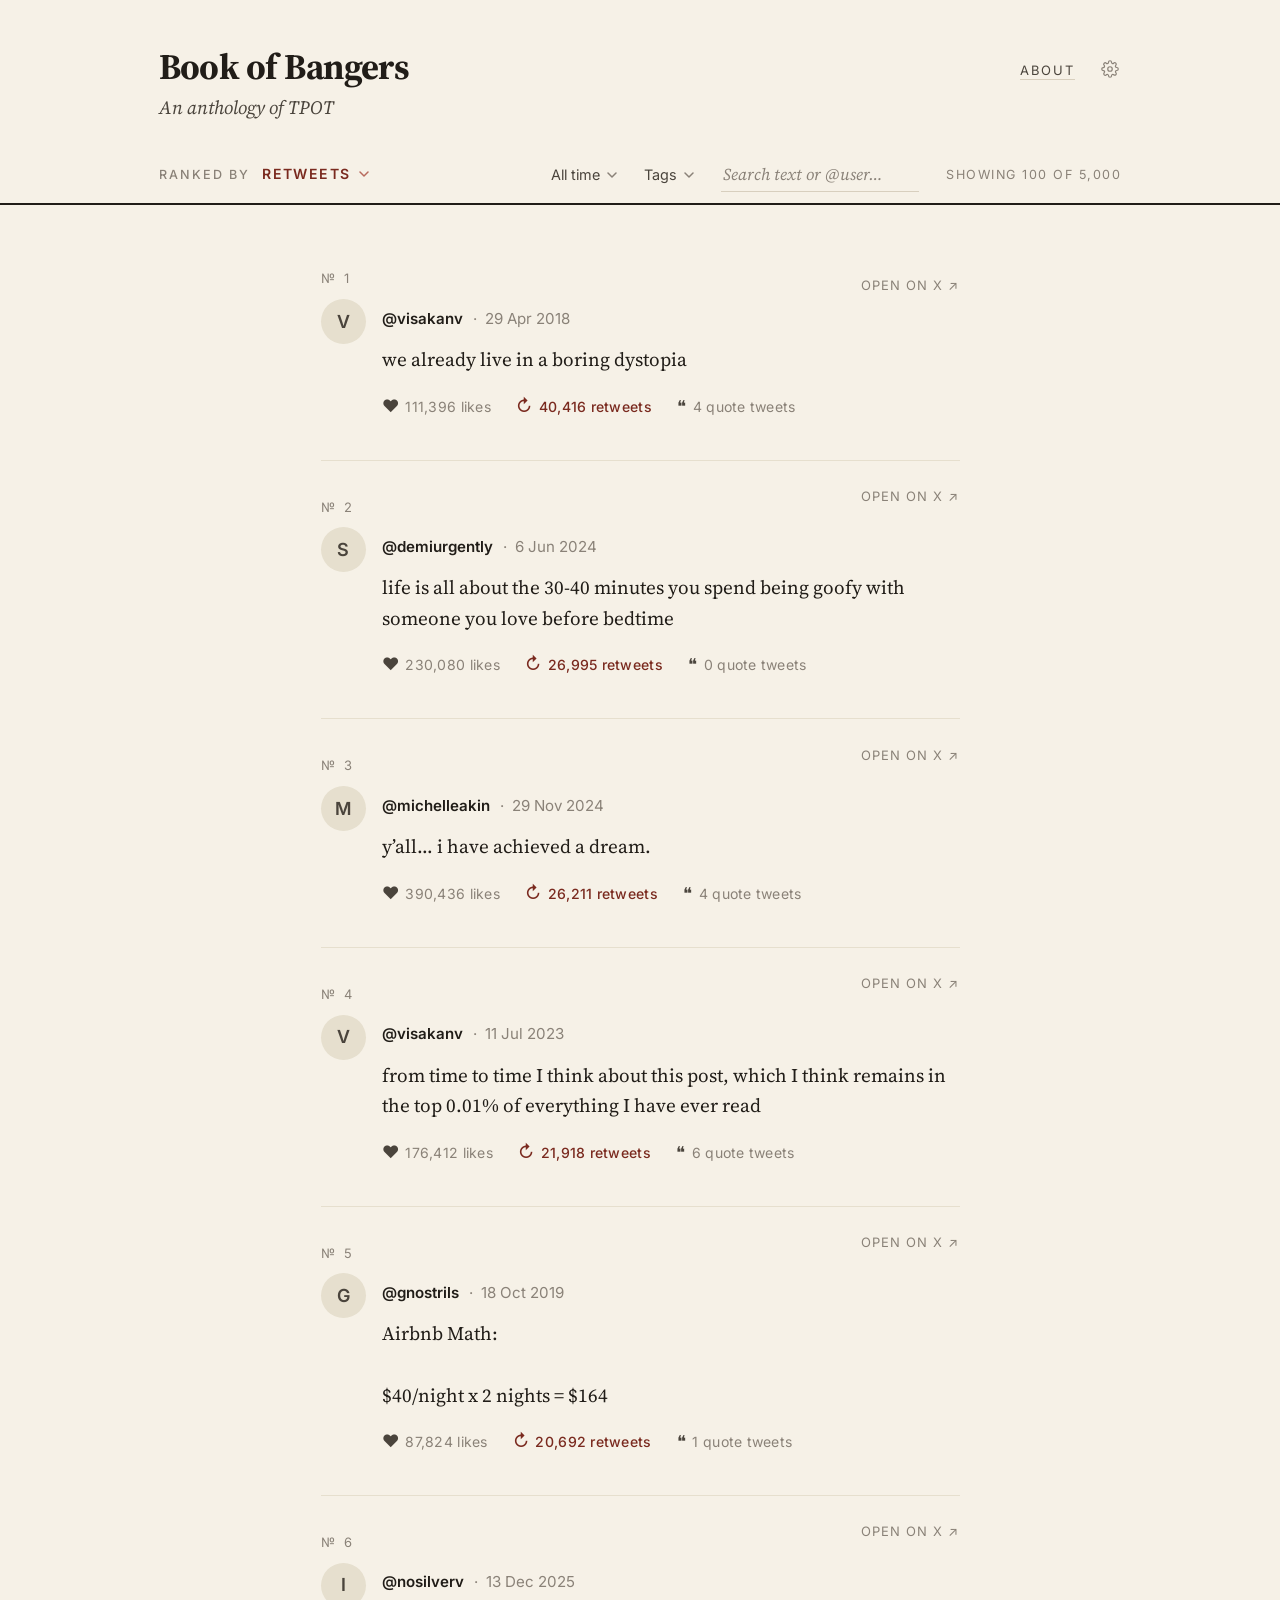
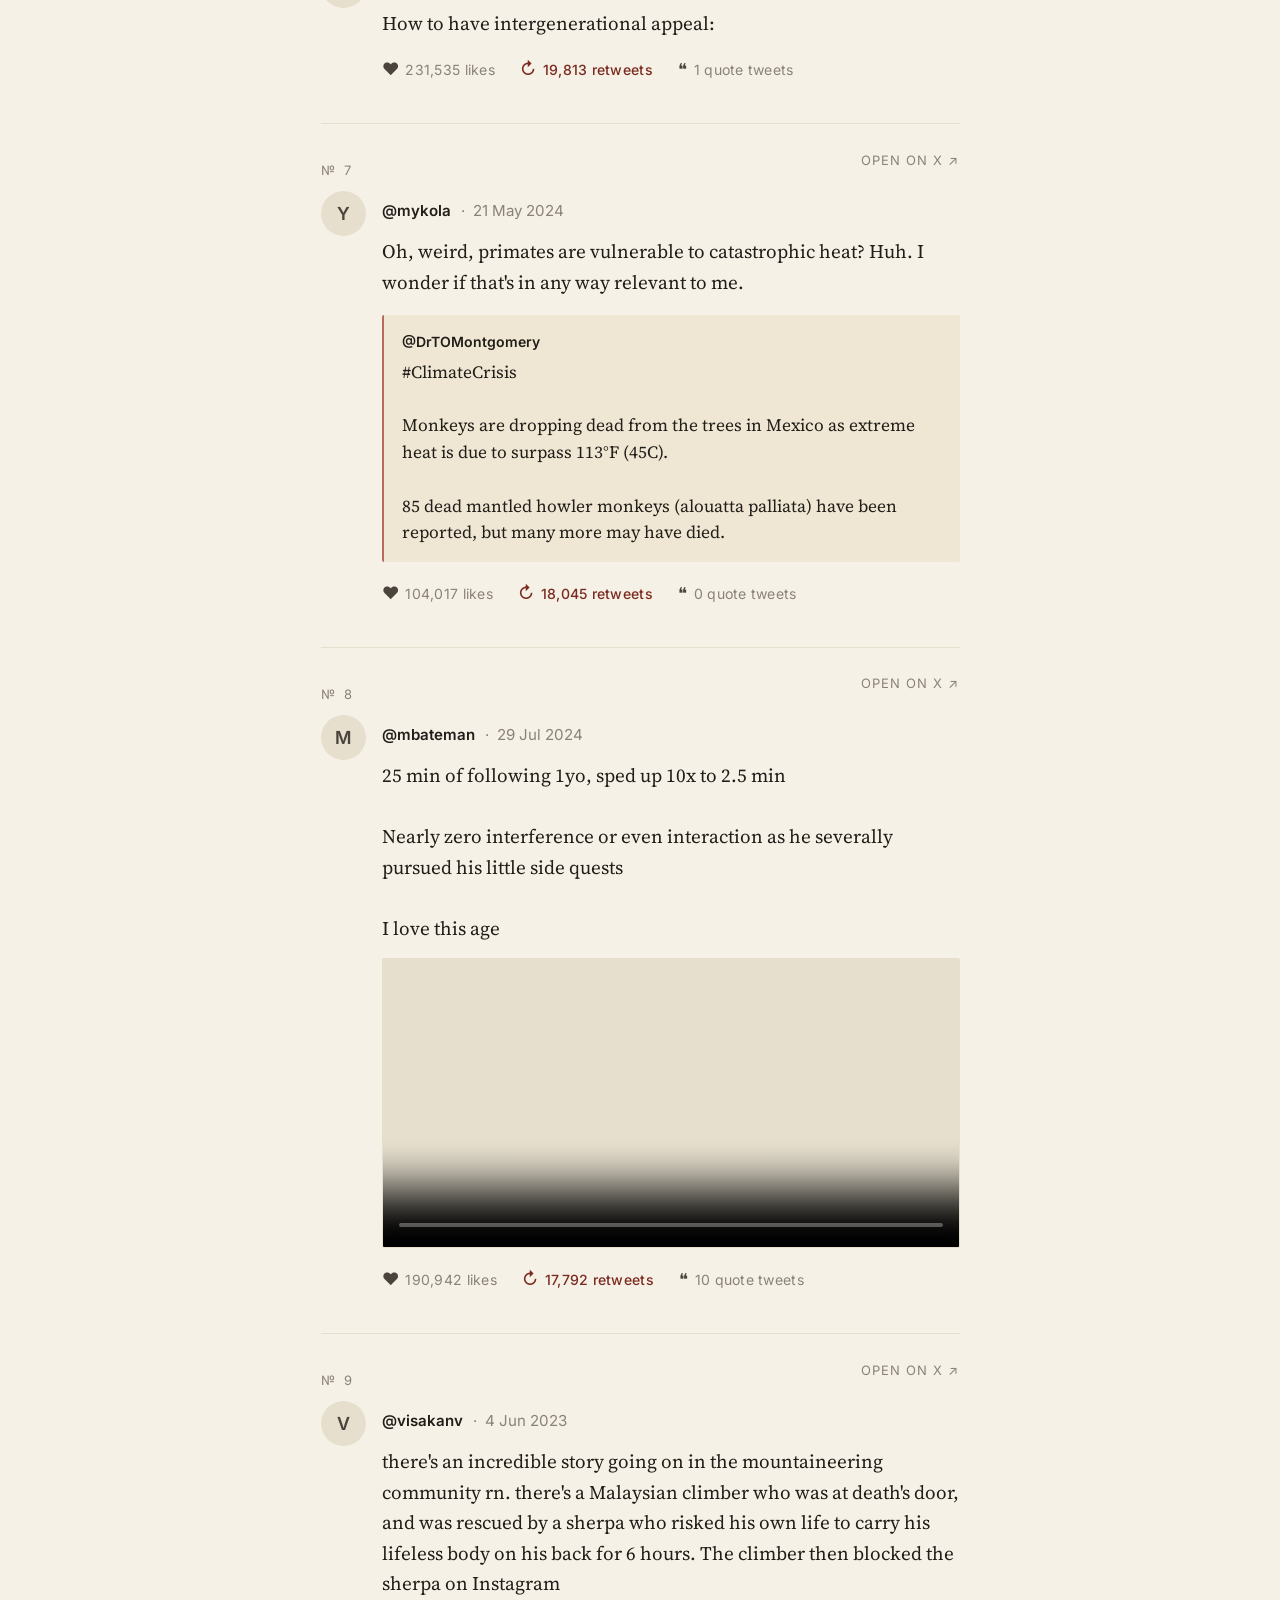
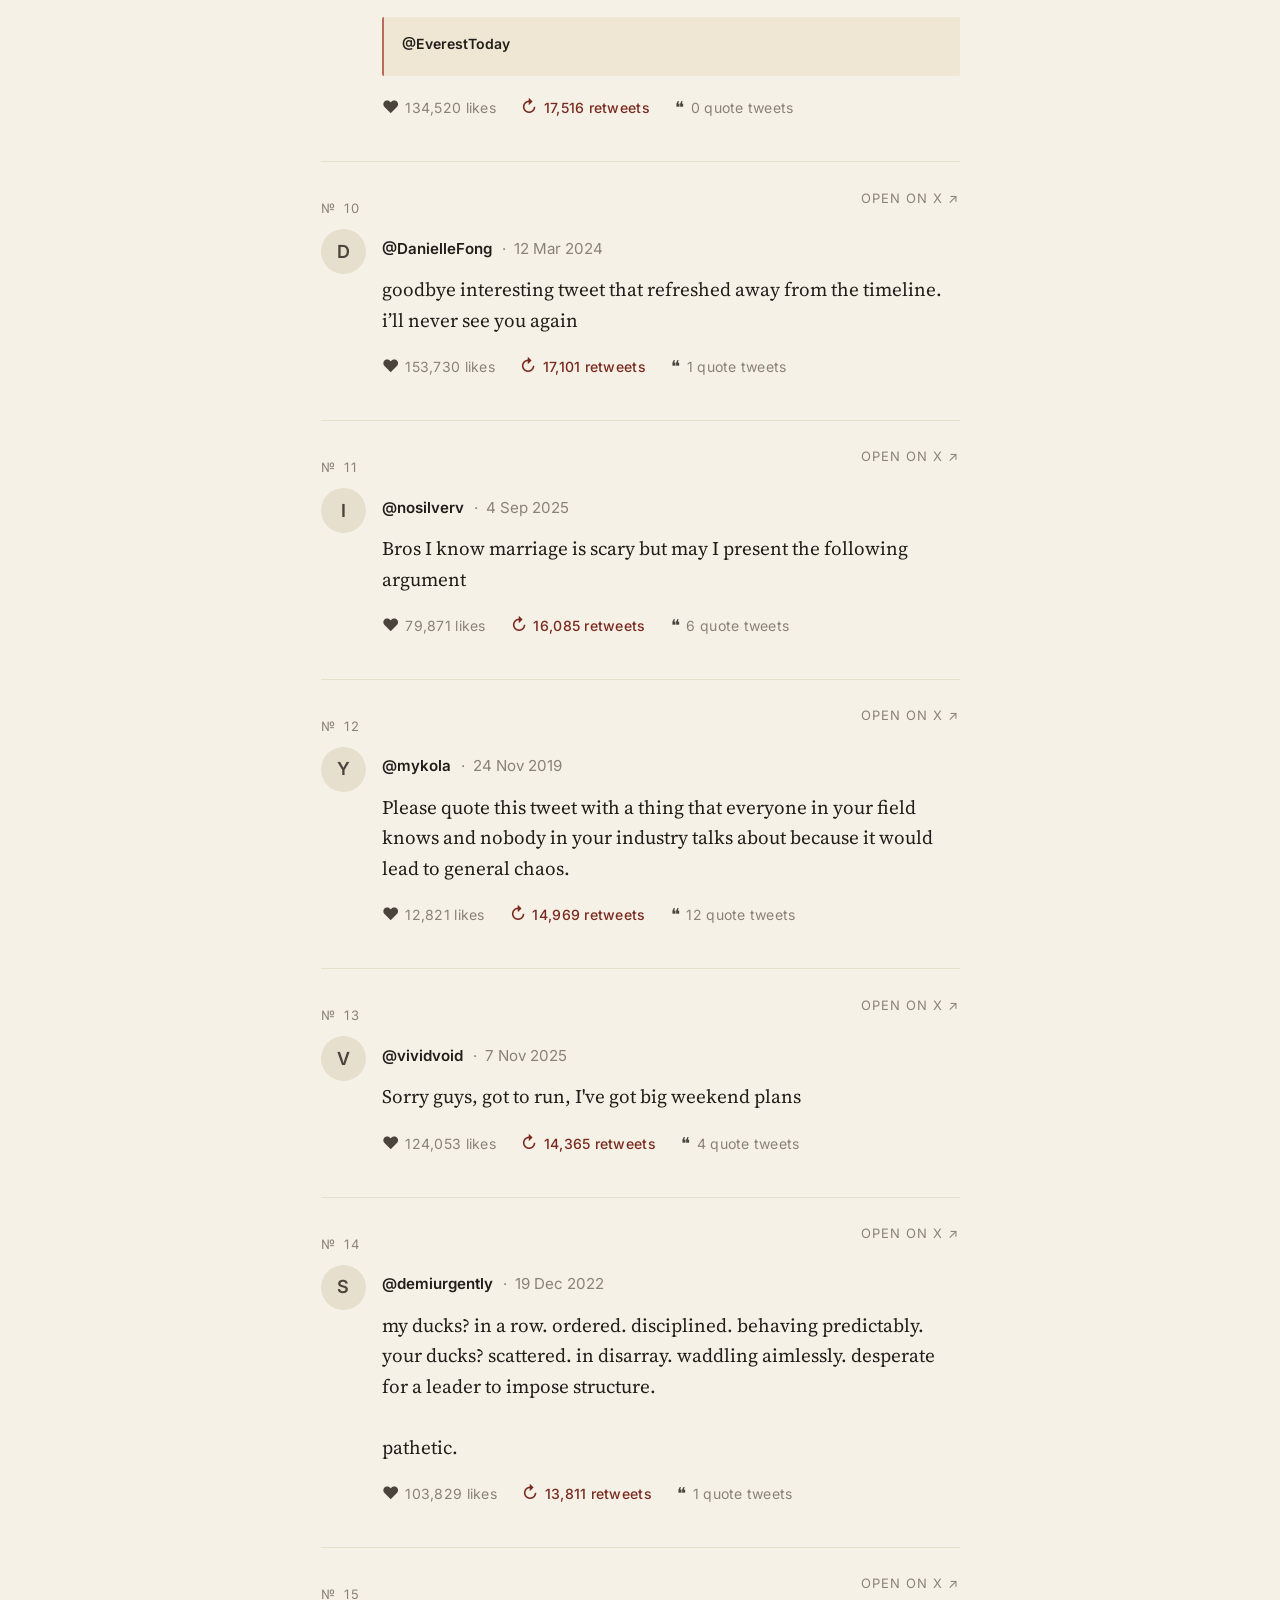
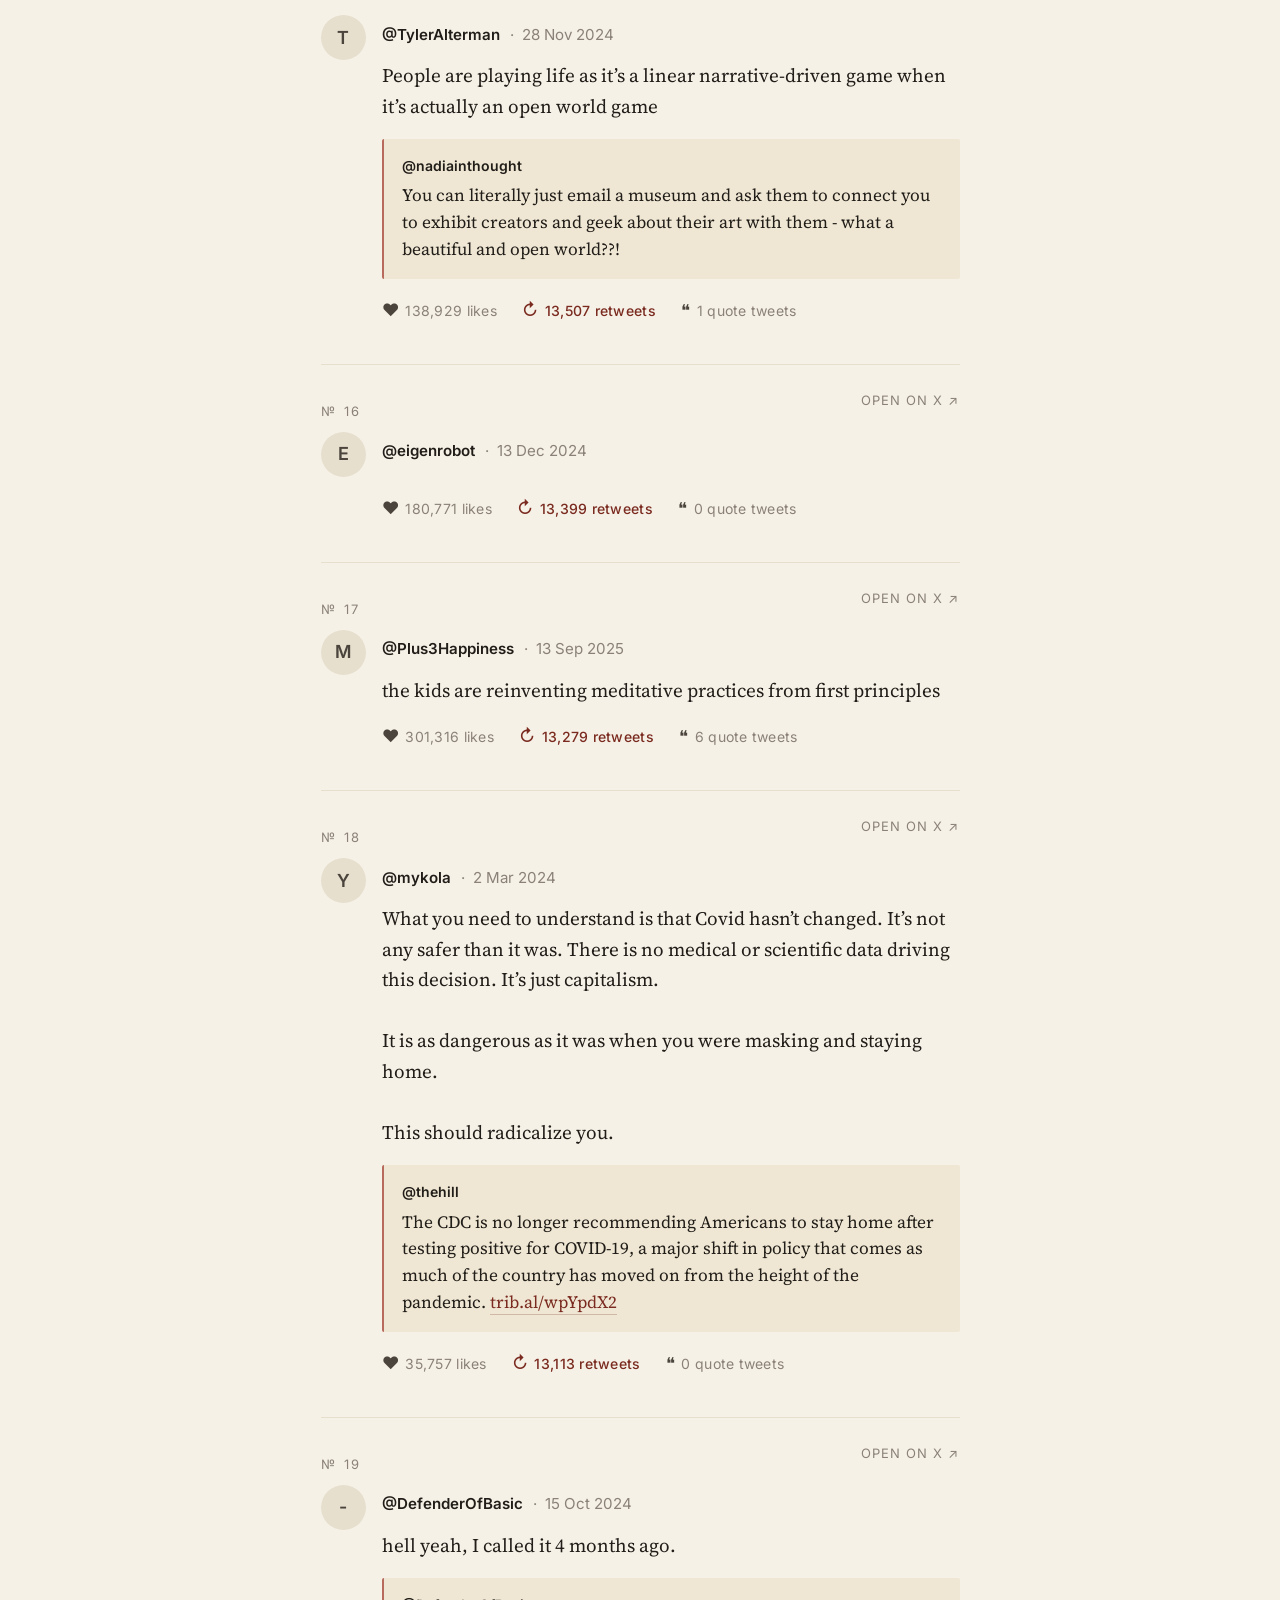
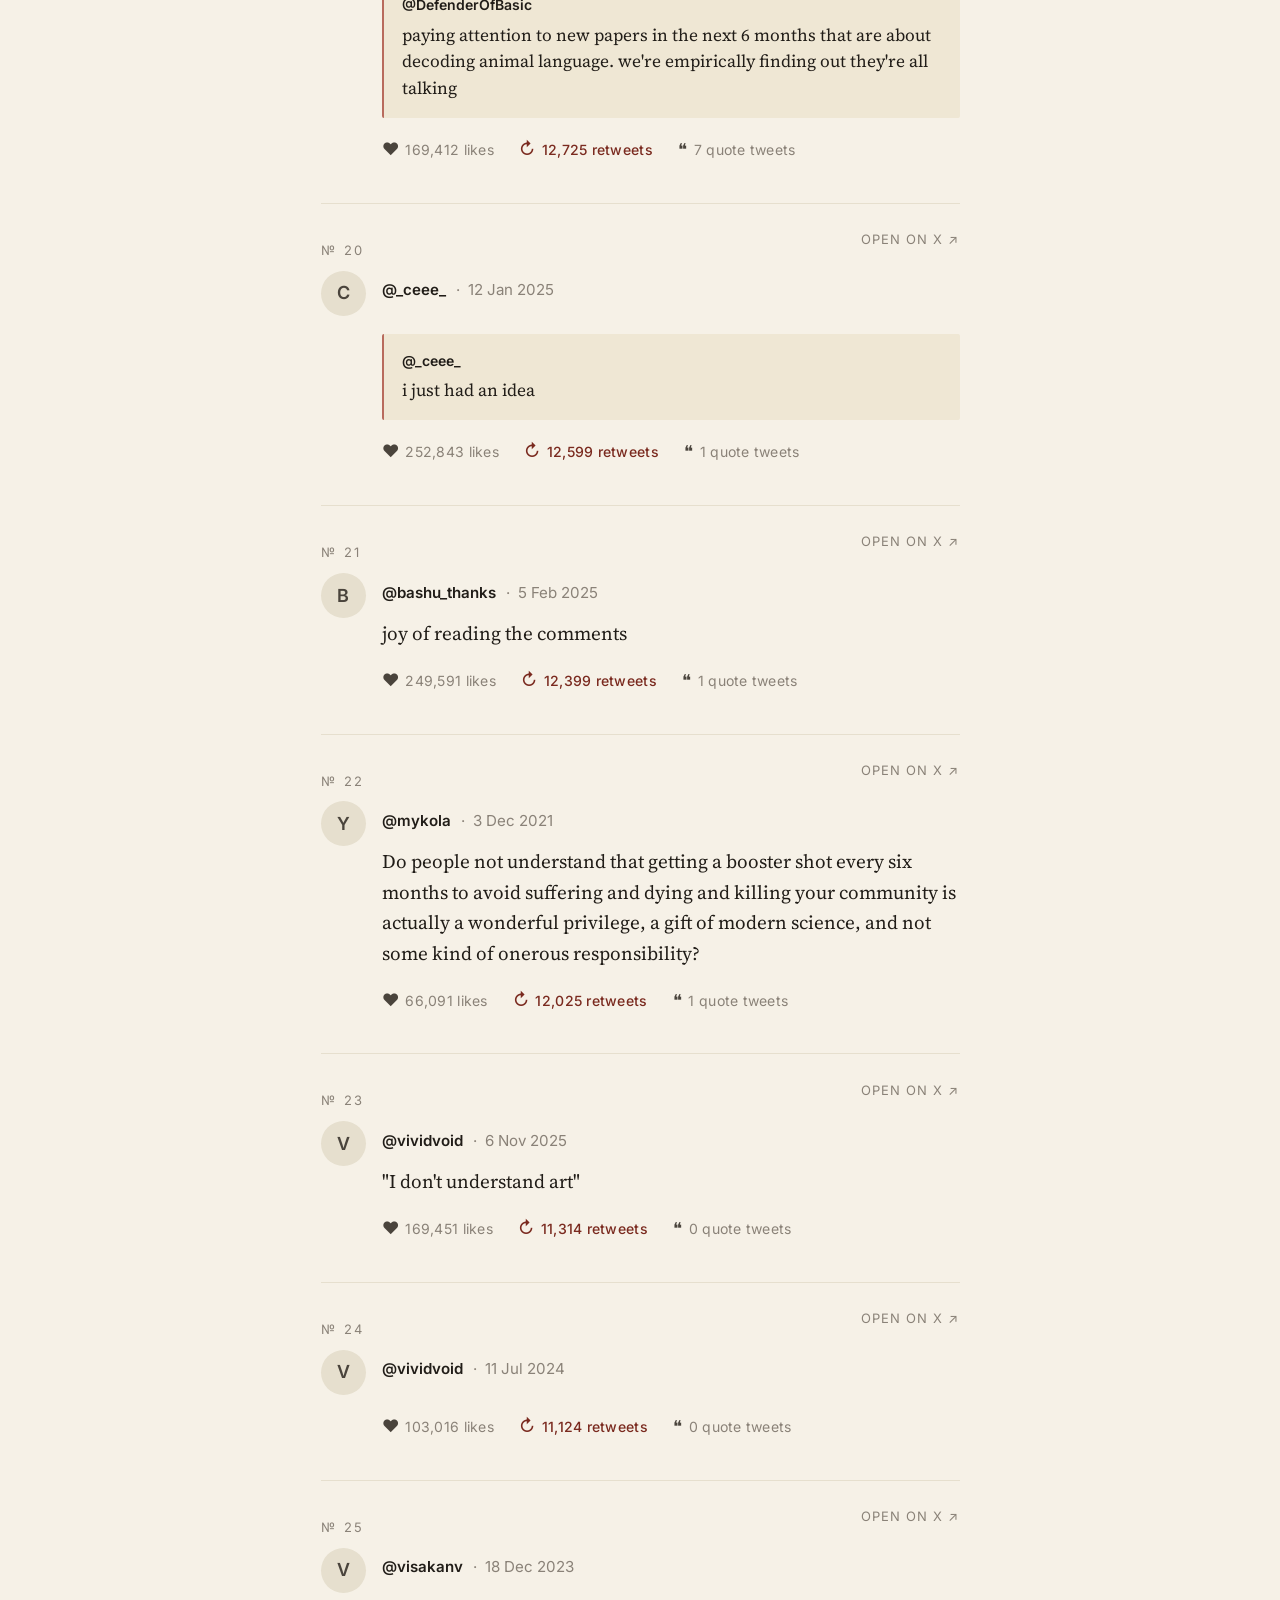
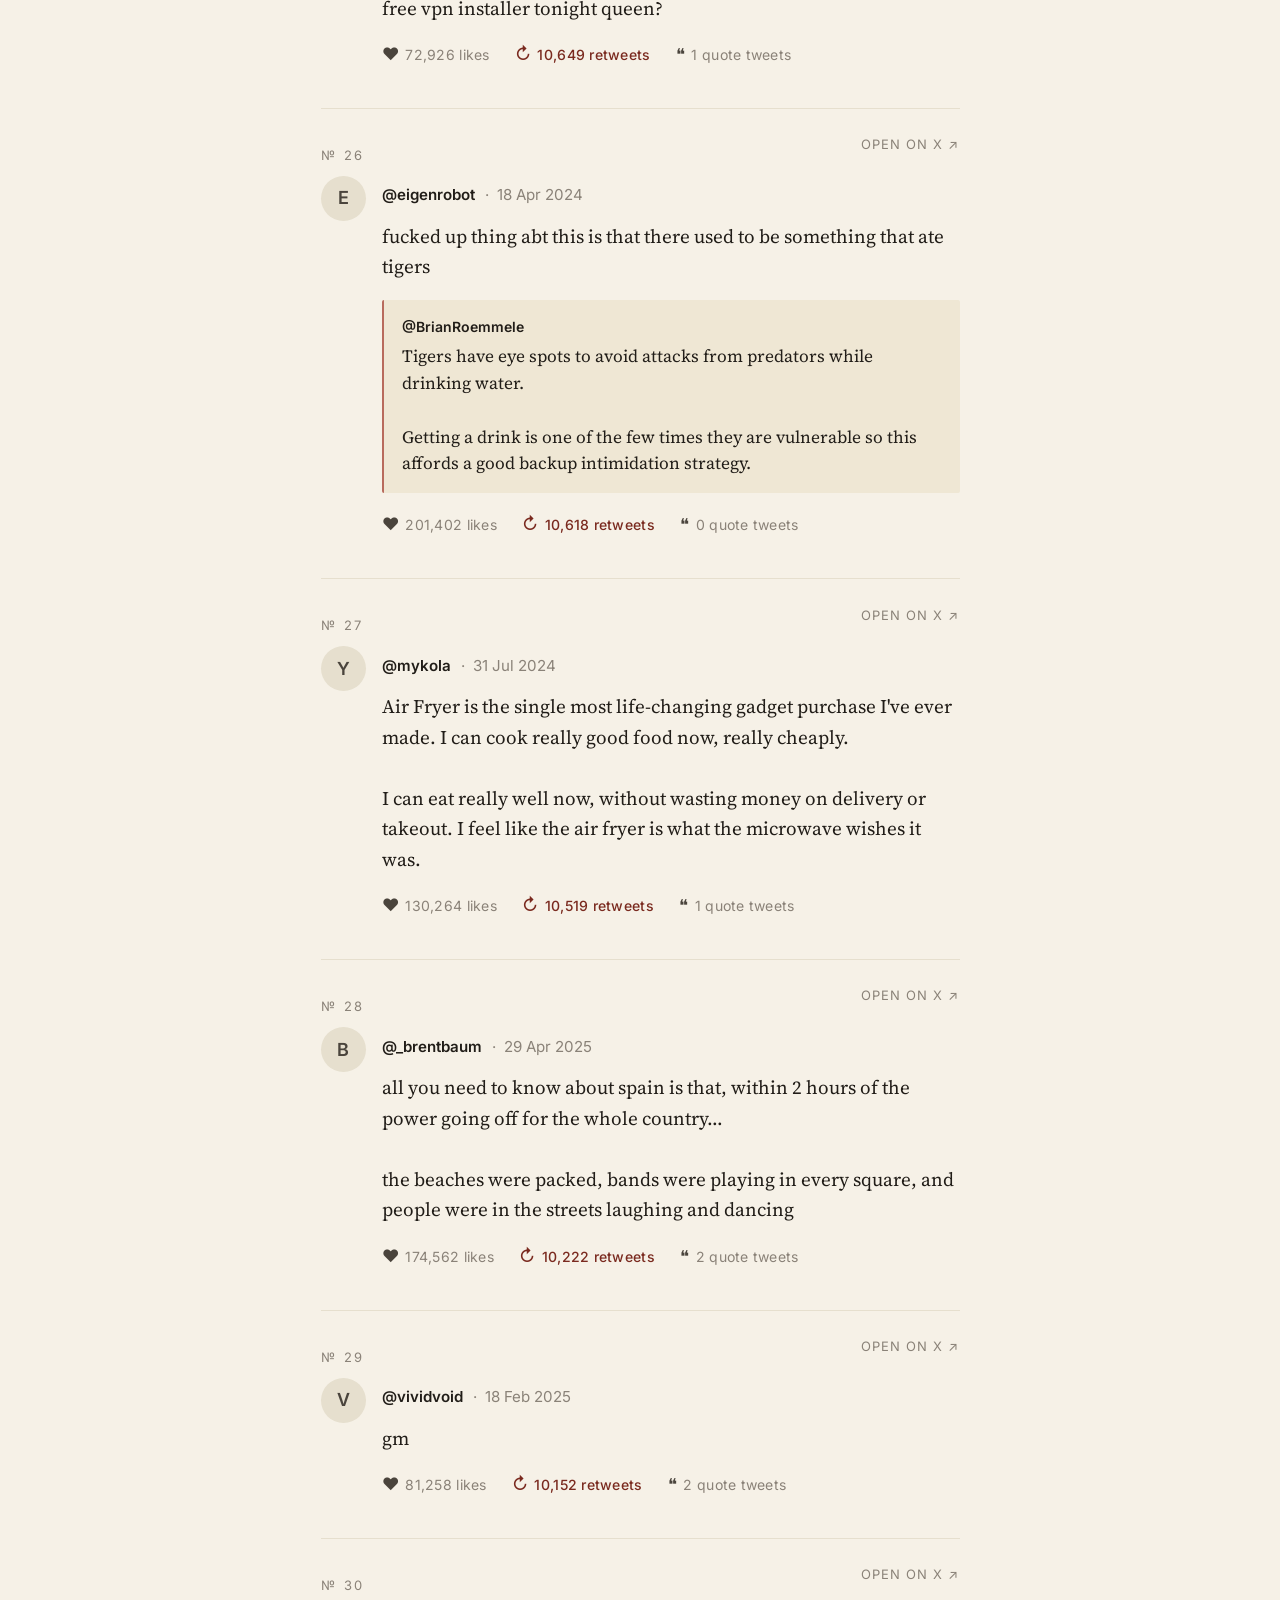
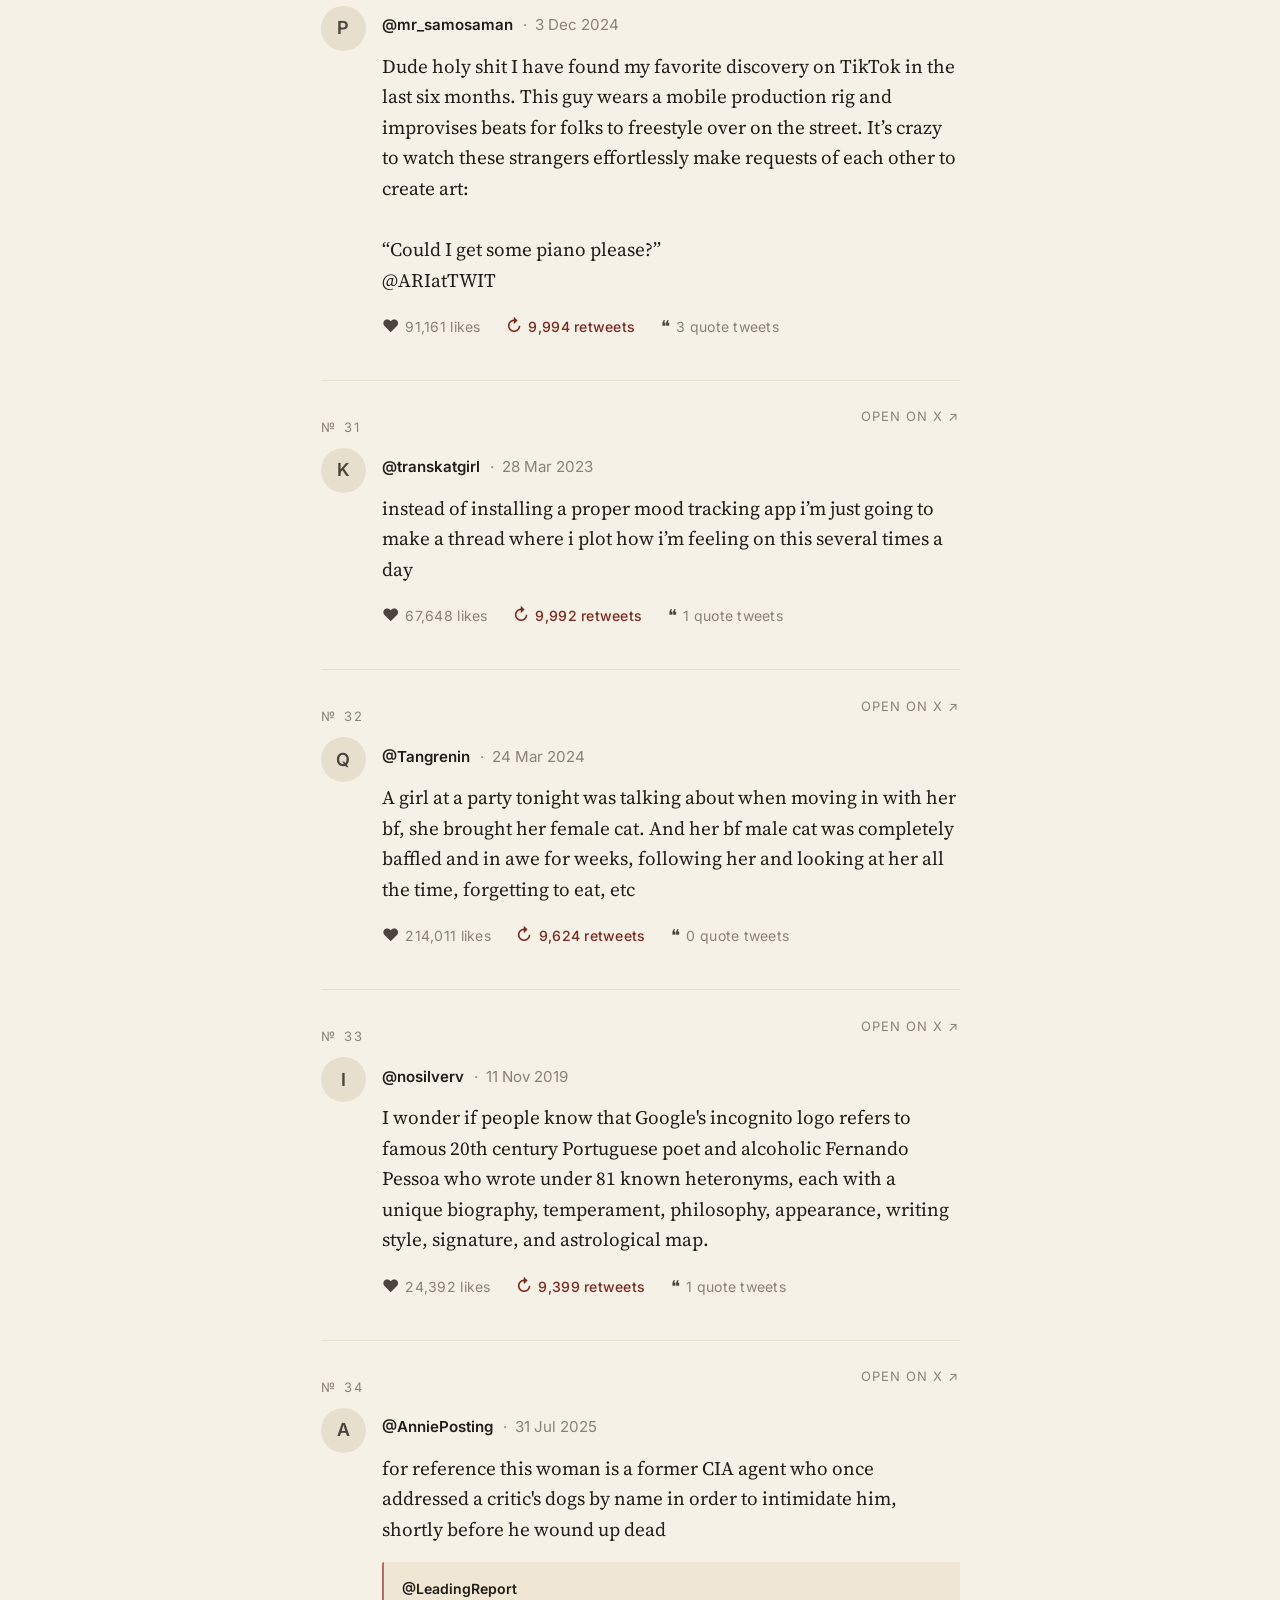
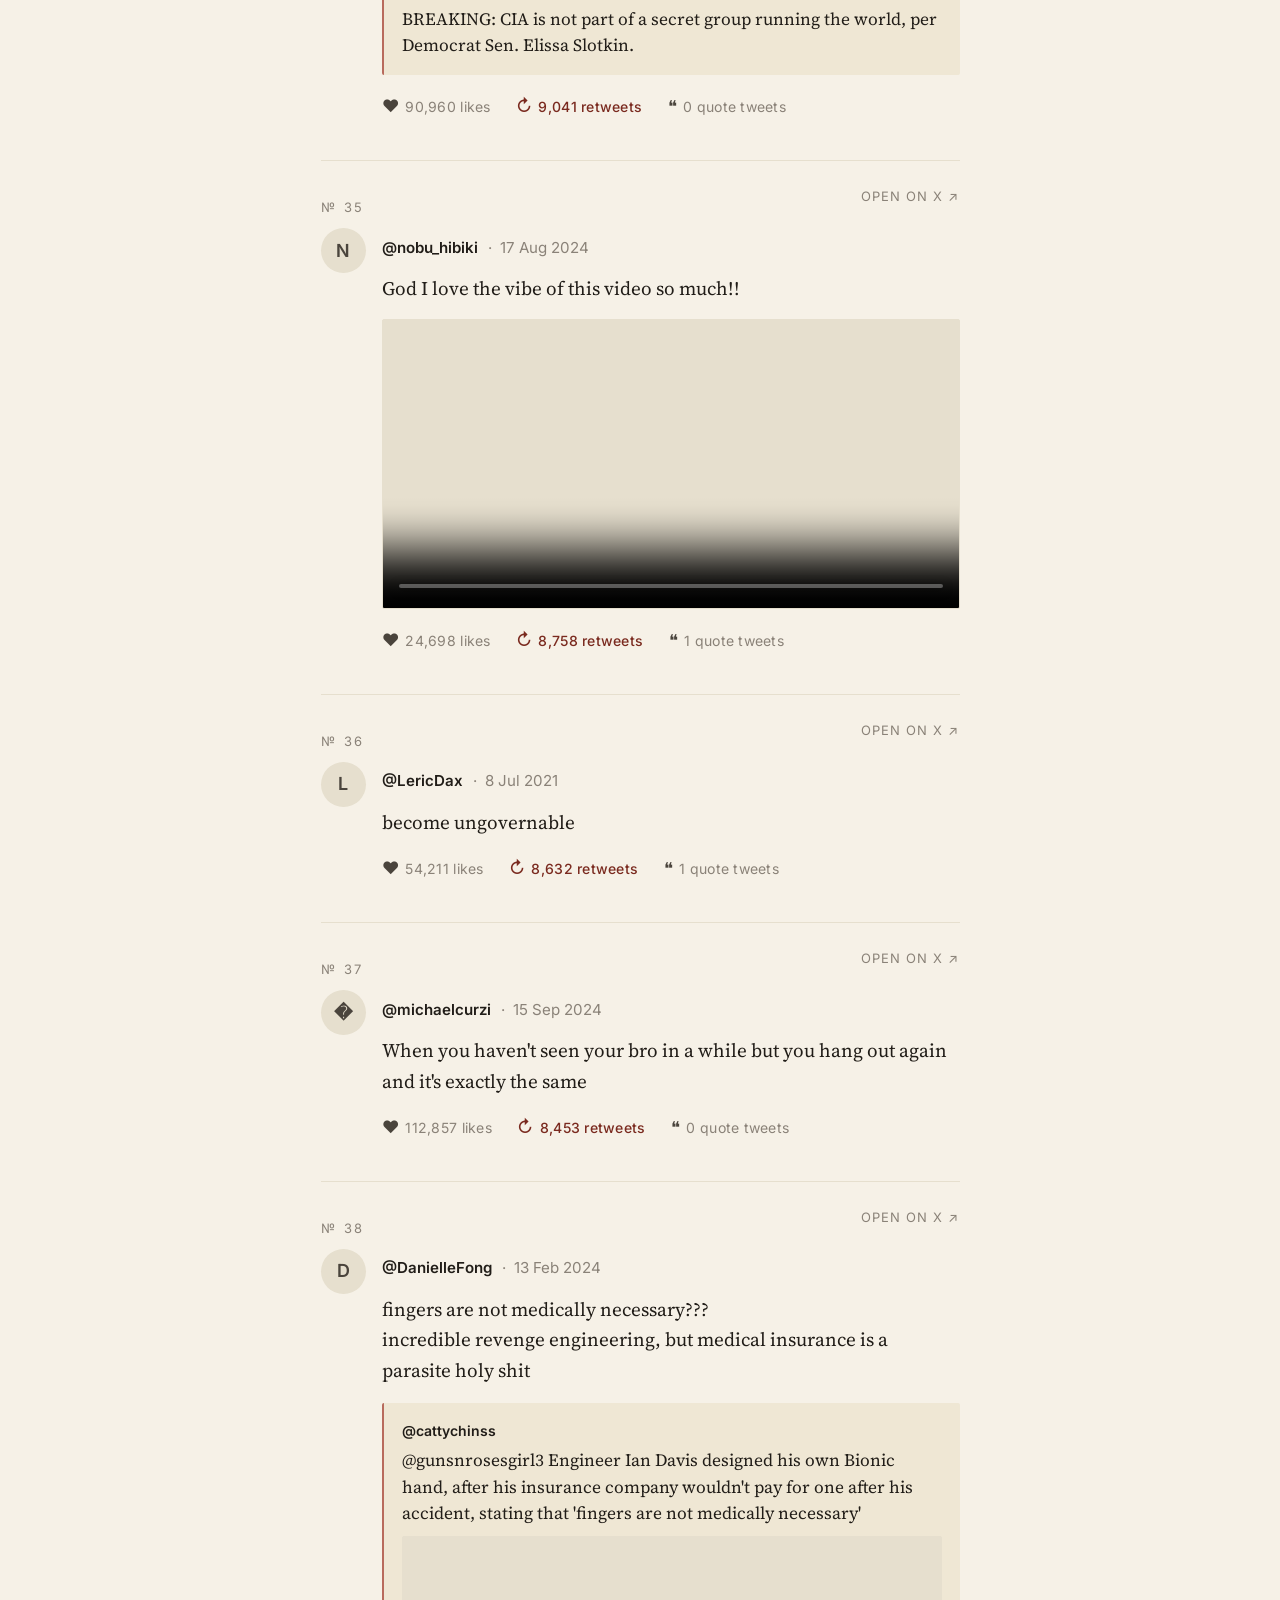
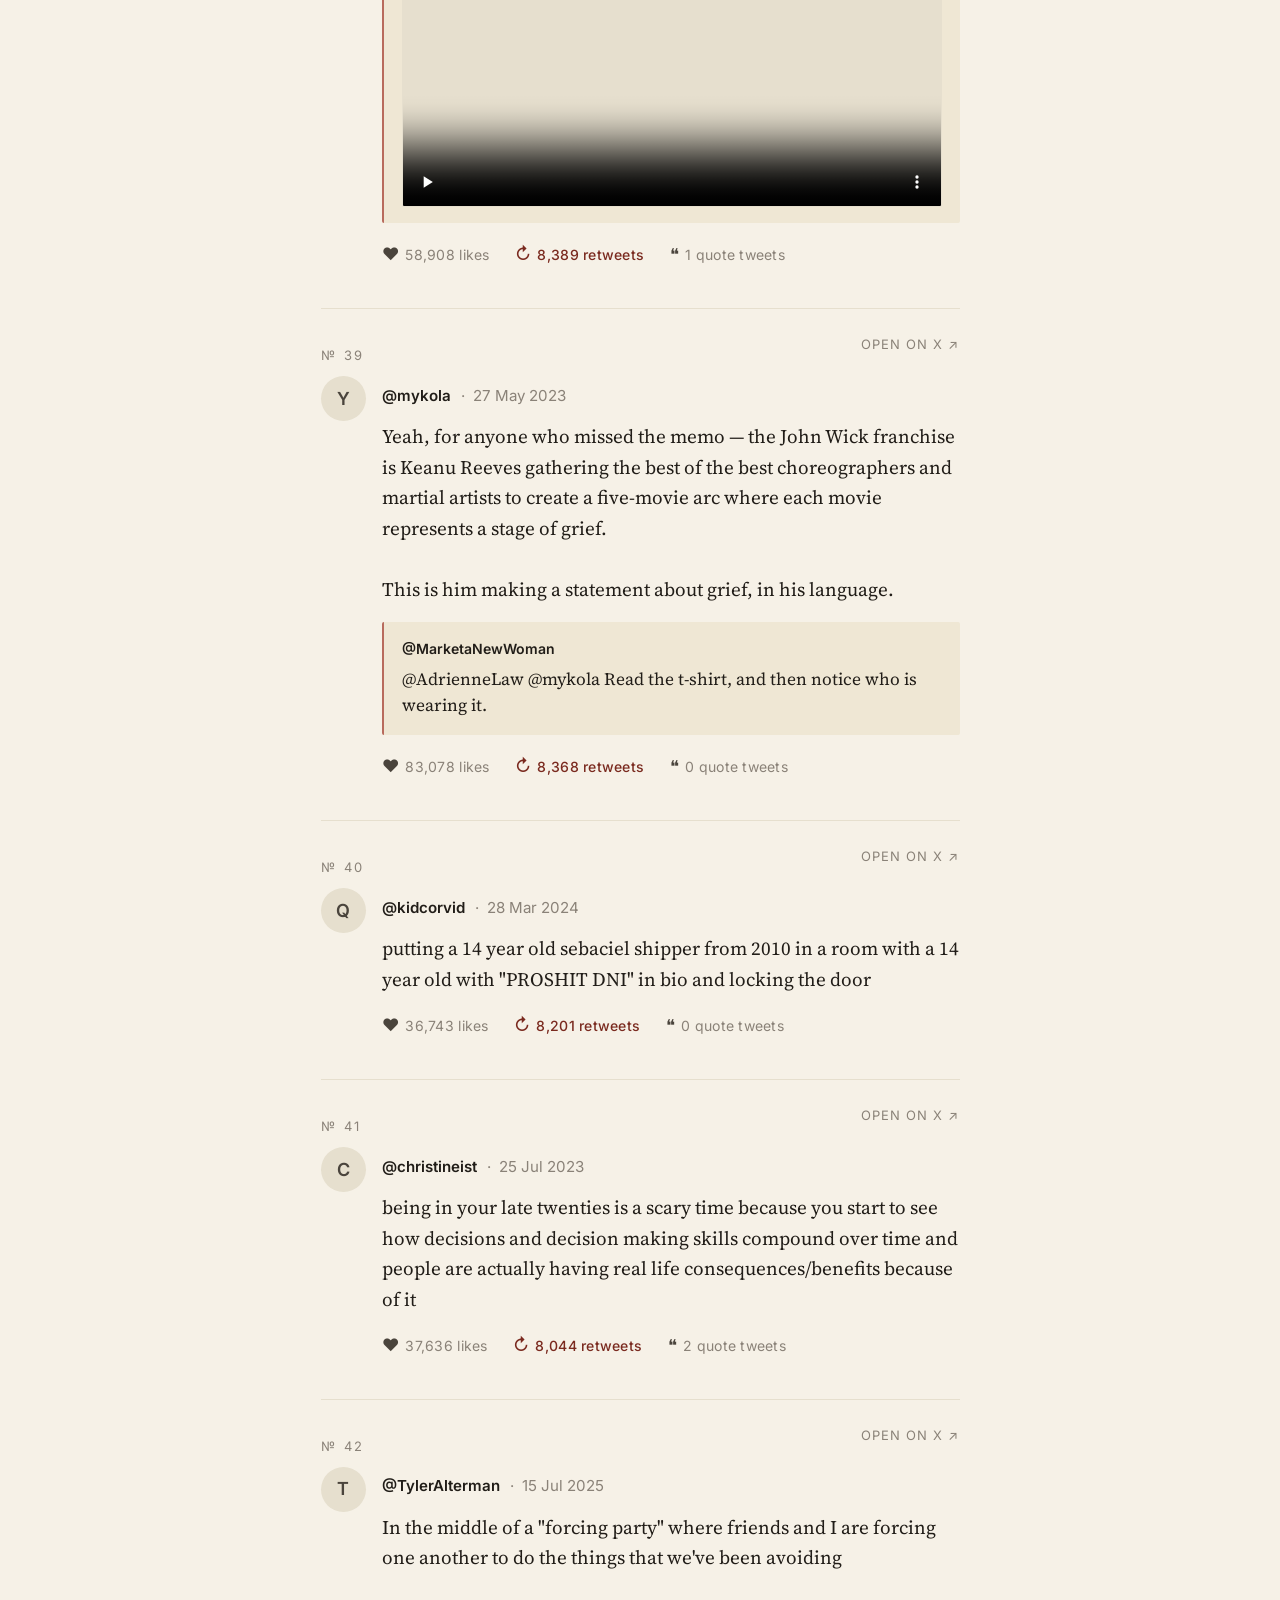
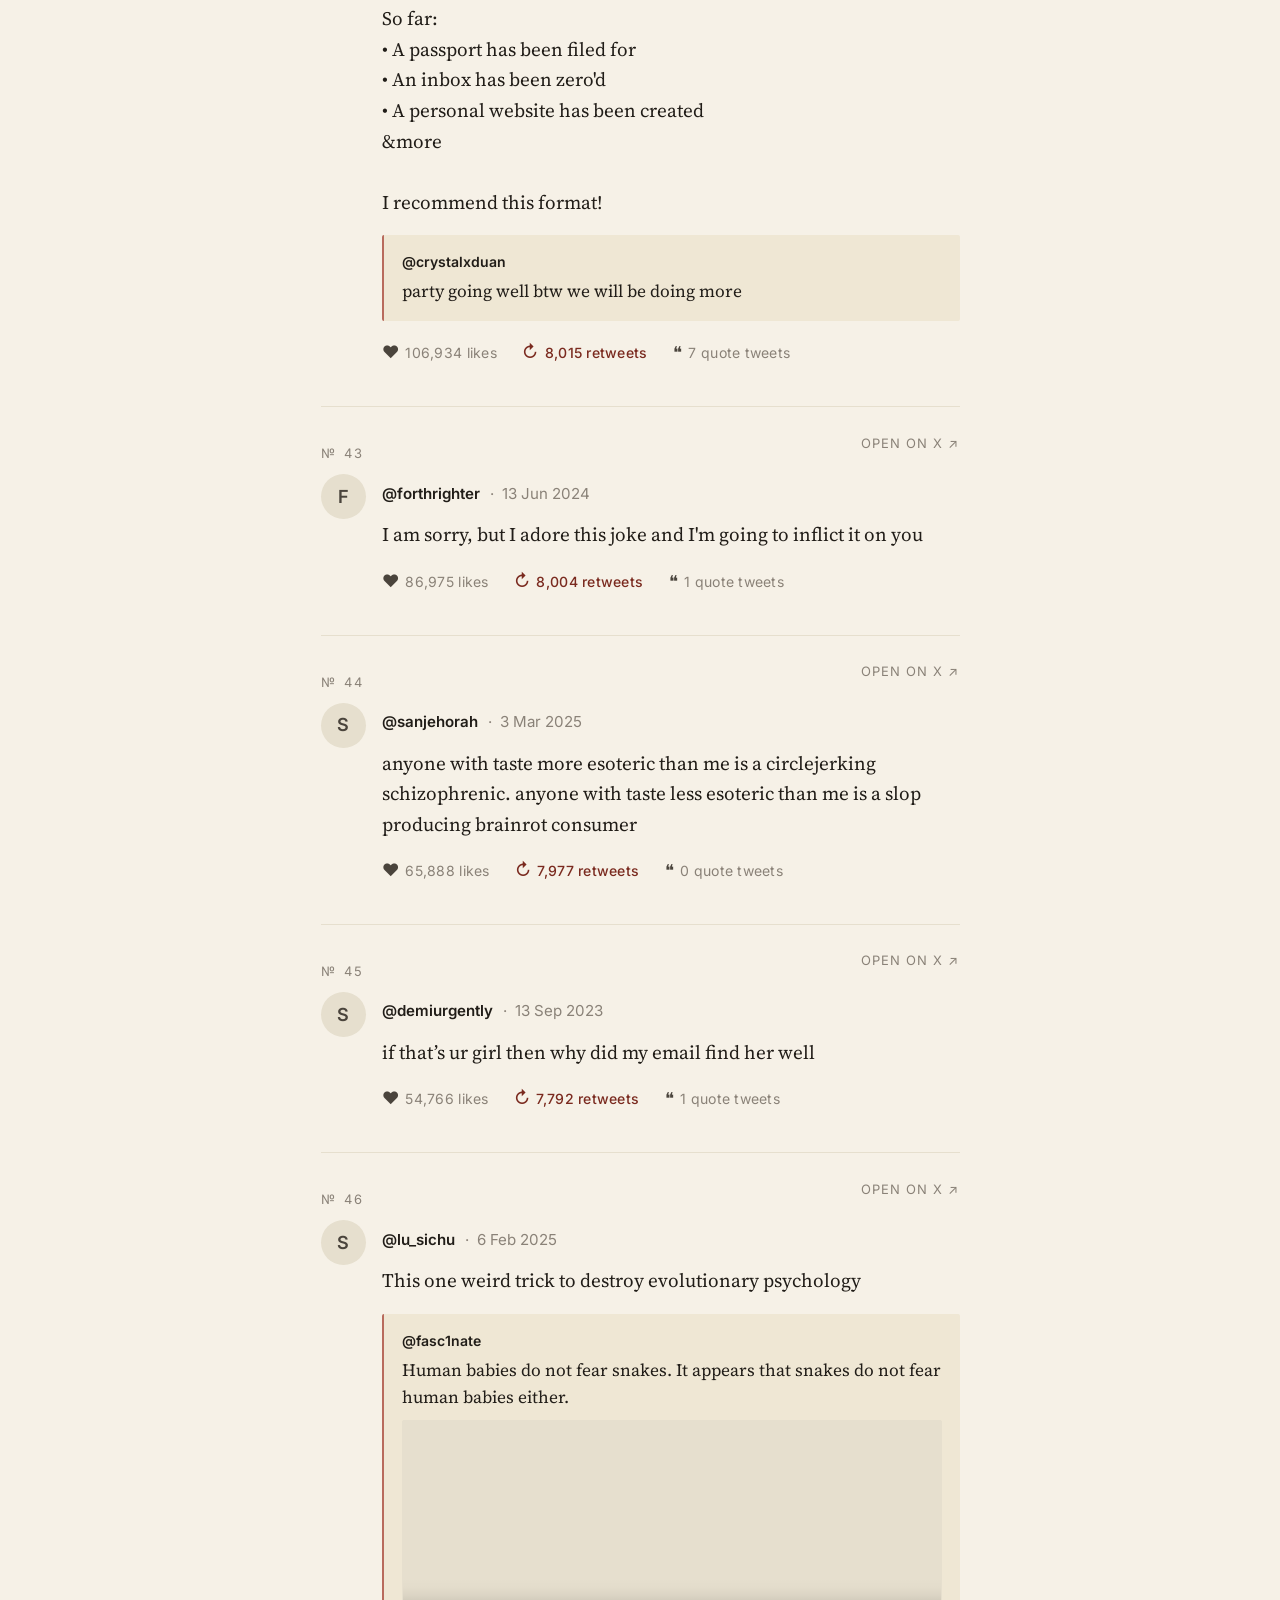
==== site/index.html @ b3e9be4b "style: enlarge masthead title and subtitle Co-Authored-By: Claude Fable 5 <noreply@anthropic.com>" ====
<!doctype html>
<html lang="en">
<head>
<meta charset="utf-8">
<meta name="viewport" content="width=device-width,initial-scale=1">
<!-- video.twimg.com (and some other twimg endpoints) return 403 if a Referer
     header points anywhere other than twitter.com / x.com. We don't need
     Referer to be sent for any request from this site, so strip it
     globally — this is what makes embedded videos play. -->
<meta name="referrer" content="no-referrer">
<title>Book of Bangers — an anthology of TPOT</title>
<meta name="description" content="A browsable anthology of top tweets from the TPOT community, ranked by likes, retweets, and quote tweets.">
<link rel="preconnect" href="https://fonts.googleapis.com">
<link rel="preconnect" href="https://fonts.gstatic.com" crossorigin>
<link href="https://fonts.googleapis.com/css2?family=Source+Serif+4:ital,opsz,wght@0,8..60,300;0,8..60,400;0,8..60,600;0,8..60,700;1,8..60,400;1,8..60,600&family=Inter:wght@400;500;600&display=swap" rel="stylesheet">
<link rel="stylesheet" href="css/style.css?v=23">
</head>
<body>

<header class="masthead">
  <div class="masthead-inner">
    <div class="mh-id">
      <h1 class="title"><a href="#">Book of Bangers</a></h1>
      <p class="tagline">An anthology of TPOT</p>
    </div>
    <div class="mh-links">
    <nav><a href="#" id="about-link">About</a></nav>

    <div class="settings-wrap">
      <button class="settings-btn" id="settings-btn"
              aria-haspopup="true" aria-expanded="false"
              aria-controls="settings-panel"
              data-tip="Display options">
        <svg viewBox="0 0 24 24" width="18" height="18" fill="none"
             stroke="currentColor" stroke-width="1.6"
             stroke-linecap="round" stroke-linejoin="round" aria-hidden="true">
          <circle cx="12" cy="12" r="3"/>
          <path d="M19.4 15a1.65 1.65 0 0 0 .33 1.82l.06.06a2 2 0 1 1-2.83 2.83l-.06-.06a1.65 1.65 0 0 0-1.82-.33 1.65 1.65 0 0 0-1 1.51V21a2 2 0 0 1-4 0v-.09A1.65 1.65 0 0 0 9 19.4a1.65 1.65 0 0 0-1.82.33l-.06.06a2 2 0 1 1-2.83-2.83l.06-.06a1.65 1.65 0 0 0 .33-1.82 1.65 1.65 0 0 0-1.51-1H3a2 2 0 0 1 0-4h.09A1.65 1.65 0 0 0 4.6 9a1.65 1.65 0 0 0-.33-1.82l-.06-.06a2 2 0 1 1 2.83-2.83l.06.06a1.65 1.65 0 0 0 1.82.33H9a1.65 1.65 0 0 0 1-1.51V3a2 2 0 0 1 4 0v.09a1.65 1.65 0 0 0 1 1.51 1.65 1.65 0 0 0 1.82-.33l.06-.06a2 2 0 1 1 2.83 2.83l-.06.06a1.65 1.65 0 0 0-.33 1.82V9a1.65 1.65 0 0 0 1.51 1H21a2 2 0 0 1 0 4h-.09a1.65 1.65 0 0 0-1.51 1z"/>
        </svg>
        <span class="visually-hidden">Display options</span>
      </button>

      <div class="settings-panel" id="settings-panel" role="menu" hidden>
        <label class="settings-row" for="set-content-only">
          <span class="settings-text">
            <span class="settings-label">Content only</span>
            <span class="settings-hint">Hide avatars, handles, dates and metrics</span>
          </span>
          <span class="switch">
            <input type="checkbox" id="set-content-only">
            <span class="switch-track"><span class="switch-knob"></span></span>
          </span>
        </label>

        <label class="settings-row" for="set-hide-links">
          <span class="settings-text">
            <span class="settings-label">Hide links</span>
            <span class="settings-hint">In-text URLs become plain text; "Open on X" is hidden</span>
          </span>
          <span class="switch">
            <input type="checkbox" id="set-hide-links">
            <span class="switch-track"><span class="switch-knob"></span></span>
          </span>
        </label>

        <label class="settings-row" for="set-dark-mode">
          <span class="settings-text">
            <span class="settings-label">Dark mode</span>
          </span>
          <span class="switch">
            <input type="checkbox" id="set-dark-mode">
            <span class="switch-track"><span class="switch-knob"></span></span>
          </span>
        </label>

        <label class="settings-row" for="set-tiebreak">
          <span class="settings-text">
            <span class="settings-label">Tiebreak by</span>
            <span class="settings-hint">Secondary sort when scores are equal</span>
          </span>
          <select id="set-tiebreak" class="settings-select">
            <option value="rt">Retweets</option>
            <option value="likes">Likes</option>
            <option value="qt">Quote tweets</option>
          </select>
        </label>
      </div>
    </div>
    </div>
  </div>
</header>

<div class="controls" id="controls">
  <div class="controls-inner">

    <div class="rank-by">
      <span class="rank-label" id="rank-label">Ranked by</span>
      <button id="rank-btn" class="rank-btn" aria-haspopup="listbox" aria-expanded="false" aria-controls="rank-panel">
        <span id="rank-current">Retweets</span>
        <svg class="tags-caret" viewBox="0 0 10 6" width="10" height="6" aria-hidden="true"><path d="M1 1l4 4 4-4" fill="none" stroke="currentColor" stroke-width="1.5" stroke-linecap="round" stroke-linejoin="round"/></svg>
      </button>
      <div class="rank-panel" id="rank-panel" role="listbox" aria-labelledby="rank-label" hidden>
        <button class="rank-opt" role="option" data-metric="rt" aria-selected="true">
          <span class="nm">Retweets</span>
          <span class="ds">Tweets worth signal-boosting</span>
        </button>
        <button class="rank-opt" role="option" data-metric="likes" aria-selected="false">
          <span class="nm">Likes</span>
          <span class="ds">Tweets users wanted to see more of</span>
        </button>
        <button class="rank-opt" role="option" data-metric="qt" aria-selected="false">
          <span class="nm">Quote tweets</span>
          <span class="ds">Tweets users wanted to respond to or build on</span>
        </button>
      </div>
    </div>

    <div class="ctl-tools">
      <div class="year-wrap">
        <button id="year-btn" class="year-btn" aria-haspopup="true" aria-expanded="false" aria-controls="year-panel">
          <span id="year-label">All time</span>
          <svg class="tags-caret" viewBox="0 0 10 6" width="10" height="6" aria-hidden="true"><path d="M1 1l4 4 4-4" fill="none" stroke="currentColor" stroke-width="1.5" stroke-linecap="round" stroke-linejoin="round"/></svg>
        </button>
        <div class="year-panel" id="year-panel" role="group" aria-label="Filter by years" hidden></div>
      </div>

      <button id="tags-btn" class="tags-btn" aria-expanded="false" aria-controls="tag-row">
        Tags<span class="tags-active" id="tags-active" hidden></span>
        <svg class="tags-caret" viewBox="0 0 10 6" width="10" height="6" aria-hidden="true"><path d="M1 1l4 4 4-4" fill="none" stroke="currentColor" stroke-width="1.5" stroke-linecap="round" stroke-linejoin="round"/></svg>
      </button>

      <label class="visually-hidden" for="search">Search</label>
      <input type="search" id="search" placeholder="Search text or @user…" autocomplete="off">

      <div class="count" id="count" aria-live="polite">Loading…</div>
    </div>

  </div>

  <div class="tag-row" id="tag-row" hidden></div>
</div>

<main class="feed" id="feed" aria-busy="true">
  <p class="placeholder" id="placeholder">Loading the anthology…</p>
</main>

<div class="load-more-wrap">
  <button id="load-more" class="load-more" hidden></button>
</div>

<footer class="colophon">
  <p>An anthology drawn from the <a href="https://www.community-archive.org/" target="_blank" rel="noopener">Community Archive</a>. <a href="#" id="about-link-2">About this site</a>.</p>
</footer>

<dialog id="about-dialog" class="about">
  <article>
    <button class="close" data-close-about aria-label="Close">×</button>
    <h2>About <em>Book of Bangers</em></h2>

    <p><em>Book of Bangers</em> is a quiet reading room for some of the best writing from <strong>TPOT</strong> — <em>This Part of Twitter</em> — a loose network of accounts that have been thinking out loud together for over a decade. It is an anthology, not a feed. Browse it the way you would a printed collection: leaf through until something catches you, sit with it.</p>

    <h3>Where the data comes from</h3>
    <p>Every tweet here is drawn from the <a href="https://www.community-archive.org/" target="_blank" rel="noopener">Community Archive</a> — an open, public-domain archive of TPOT and adjacent accounts initiated by <a href="https://x.com/exgenesis" target="_blank" rel="noopener">@exgenesis</a>. The snapshot used for this site was taken in May 2026 and covers tweets from the 340 accounts who had uploaded to the archive. From those, the site carries the top 5,000 tweets by each of the three metrics below.</p>

    <h3>The three metrics</h3>
    <p>Likes, retweets and quote tweets each surface a different kind of tweet — roughly: enjoyment, endorsement, and conversation. They are not interchangeable: the likes and retweets lists overlap substantially, but the quote tweet list shares very little with either. <a href="metrics.html">More on the three metrics →</a></p>

    <h3>Tags</h3>
    <p>Every tweet carries up to four tags, drawn from a fixed set of 53 themes. The taxonomy was distilled from a hand-labelled seed set of 150 tweets; Claude then tagged the full anthology — reading each tweet with its reply and quote context, and the attached images where text alone wasn't enough — and the most visible tweets under each tag were audited afterwards. Treat tags as a browsing aid, not a verdict.</p>

    <h3>Caveats</h3>
    <ul>
      <li>Counts are a snapshot, not live.</li>
      <li>Quote tweet counts are <em>corpus-internal</em> lower bounds: they only count quote tweets by other archive users.</li>
      <li>Self-quotes are excluded from quote tweet counts.</li>
      <li>Only tweets the 340 accounts wrote themselves are ranked; their retweets and likes of other people's tweets are excluded.</li>
    </ul>

    <h3>Acknowledgements</h3>
    <p>Built by Sam. Data from the Community Archive — thanks to xiq for the export and conversation.</p>
  </article>
</dialog>

<script src="js/app.js?v=19" defer></script>
</body>
</html>
---- site/css/style.css ----
/* =========================================================================
   Book of Bangers — stylesheet
   Warm, monochromatic, typographic. The Public Domain Review by way of Are.na.
   ========================================================================= */

:root {
  --bg:        #f6f1e7;          /* warm off-white, like aged paper */
  --bg-card:   #fbf7ef;          /* slightly lifted card */
  --bg-sticky: rgba(246, 241, 231, 0.94);
  --ink:       #211d18;          /* deep charcoal-brown */
  --ink-soft:  #4a443c;
  --ink-mute:  #8a8278;
  --rule:      #d8cfbe;
  --rule-soft: #e6dfce;
  --accent:    #7a2a1f;          /* deep cinnabar — single accent */
  --accent-soft: #b86b5d;
  --quote-bg:  #efe7d4;

  --serif: "Source Serif 4", "Source Serif Pro", Cambria, "Iowan Old Style", Georgia, serif;
  --sans:  "Inter", -apple-system, BlinkMacSystemFont, "Helvetica Neue", Arial, sans-serif;

  --measure: 38rem;        /* ~62-68 chars at our type size */
  --gap:     1.25rem;
  --radius:  2px;
}

* { box-sizing: border-box; }

html, body {
  margin: 0;
  padding: 0;
  background: var(--bg);
  color: var(--ink);
  font-family: var(--serif);
  font-size: 18px;
  line-height: 1.55;
  -webkit-font-smoothing: antialiased;
  text-rendering: optimizeLegibility;
}

a {
  color: var(--accent);
  text-decoration: none;
  border-bottom: 1px solid rgba(122, 42, 31, 0.25);
  transition: border-color 0.15s ease, color 0.15s ease;
}
a:hover { border-bottom-color: var(--accent); }

h1, h2, h3 { font-family: var(--serif); font-weight: 600; letter-spacing: -0.005em; }

.visually-hidden {
  position: absolute !important;
  width: 1px; height: 1px;
  padding: 0; margin: -1px;
  overflow: hidden; clip: rect(0,0,0,0);
  white-space: nowrap; border: 0;
}

/* ----------------------------- masthead ------------------------------- */

.masthead-inner {
  max-width: 56rem;
  margin: 0 auto;
  padding: 2.6rem 1.25rem 1.35rem;
  display: flex;
  align-items: flex-start;
  gap: 1rem;
}
.title {
  font-size: 2rem;
  font-weight: 700;
  letter-spacing: -0.015em;
  line-height: 1.1;
  margin: 0;
}
.title a { color: var(--ink); border: none; }
.tagline {
  font-style: italic;
  color: var(--ink-soft);
  margin: 0.35rem 0 0;
  font-size: 1.05rem;
}
.mh-links {
  margin-left: auto;
  display: flex;
  align-items: center;
  gap: 1.3rem;
  padding-top: 0.45rem;
}
.masthead nav a {
  font-family: var(--sans);
  font-size: 0.72rem;
  text-transform: uppercase;
  letter-spacing: 0.15em;
  color: var(--ink-soft);
  border-bottom: 1px solid var(--rule);
  padding-bottom: 1px;
}
.masthead nav a:hover { color: var(--accent); border-color: var(--accent); }
/* The masthead sits flush with the top of the page, so its tooltips
   (the cog's "Display options") must open downward, not upward. */
.masthead [data-tip]:hover::after,
.masthead [data-tip]:focus-visible::after {
  bottom: auto;
  top: calc(100% + 6px);
}

/* ----------------------------- controls (sticky) ----------------------- */

.controls {
  position: sticky;
  top: 0;
  z-index: 20;
  background: var(--bg-sticky);
  backdrop-filter: blur(8px);
  -webkit-backdrop-filter: blur(8px);
  border-bottom: 2px solid var(--ink);
}
.controls-inner {
  max-width: 56rem;
  margin: 0 auto;
  padding: 0 1.25rem;
  display: flex;
  flex-wrap: wrap;
  align-items: center;
  gap: 0 2.2rem;
  font-family: var(--sans);
  font-size: 0.85rem;
}

/* The ranked-by control: a quiet label plus the active metric in accent,
   opening a listbox that gives each ranking its one-line meaning. */
.rank-by { position: relative; display: flex; align-items: center; gap: 0.7rem; }
.rank-label {
  font-size: 0.7rem;
  font-weight: 500;
  letter-spacing: 0.16em;
  text-transform: uppercase;
  color: var(--ink-mute);
  white-space: nowrap;
}
.rank-btn {
  appearance: none;
  border: 0;
  background: none;
  cursor: pointer;
  display: inline-flex;
  align-items: center;
  gap: 0.45rem;
  font: inherit;
  font-size: 0.78rem;
  font-weight: 600;
  letter-spacing: 0.1em;
  text-transform: uppercase;
  color: var(--accent);
  padding: 0.95rem 0 1rem;
}
.rank-btn:hover { color: var(--ink); }
.rank-btn .tags-caret { color: var(--accent-soft); }
.rank-btn:hover .tags-caret { color: var(--ink-mute); }
.rank-btn[aria-expanded="true"] .tags-caret { transform: rotate(180deg); }

.rank-panel {
  position: absolute;
  top: calc(100% + 0.15rem);
  left: 0;
  min-width: 17.5rem;
  background: var(--bg-card);
  border: 1px solid var(--rule);
  border-radius: var(--radius);
  padding: 0.4rem;
  z-index: 30;
  box-shadow: 0 8px 28px rgba(33, 29, 24, 0.12);
}
.rank-panel[hidden] { display: none; }
.rank-opt {
  appearance: none;
  border: 0;
  background: none;
  display: block;
  width: 100%;
  text-align: left;
  padding: 0.55rem 0.65rem;
  border-radius: 1px;
  cursor: pointer;
  font: inherit;
}
.rank-opt:hover { background: var(--rule-soft); }
.rank-opt .nm {
  font-size: 0.84rem;
  font-weight: 500;
  color: var(--ink);
  display: flex;
  align-items: center;
  gap: 0.5rem;
}
/* Marker slot on every row keeps names aligned; only the active one fills. */
.rank-opt .nm::before {
  content: "";
  width: 5px;
  height: 5px;
  flex-shrink: 0;
  transform: rotate(45deg);
  background: transparent;
}
.rank-opt .ds {
  display: block;
  font-size: 0.72rem;
  color: var(--ink-mute);
  margin-top: 0.15rem;
  line-height: 1.45;
  padding-left: 1.05rem;
}
.rank-opt[aria-selected="true"] .nm { color: var(--accent); font-weight: 600; }
.rank-opt[aria-selected="true"] .nm::before { background: var(--accent); }

.ctl-tools {
  margin-left: auto;
  display: flex;
  align-items: center;
  gap: 0.1rem 1.5rem;
  flex-wrap: wrap;
}

/* ----------------------- year filter (multi-select) ------------------- */

.year-wrap { position: relative; }
.year-panel {
  position: absolute;
  top: calc(100% + 0.5rem);
  left: 0;
  min-width: 8.5rem;
  max-height: 17rem;
  overflow-y: auto;
  overscroll-behavior: contain;
  background: var(--bg-card);
  border: 1px solid var(--rule);
  border-radius: var(--radius);
  padding: 0.35rem;
  z-index: 30;
  box-shadow: 0 8px 28px rgba(33, 29, 24, 0.12);
  font-family: var(--sans);
}
.year-panel[hidden] { display: none; }
.year-row {
  display: flex;
  align-items: center;
  gap: 0.5rem;
  width: 100%;
  padding: 0.32rem 0.5rem;
  border-radius: calc(var(--radius) - 2px);
  cursor: pointer;
  color: var(--ink);
  font-size: 0.84rem;
}
.year-row:hover { background: var(--rule-soft); }
.year-row input {
  margin: 0;
  accent-color: var(--accent);
  cursor: pointer;
}
.year-row-all {
  appearance: none;
  border: 0;
  background: transparent;
  font: inherit;
  text-align: left;
  color: var(--ink-soft);
  border-bottom: 1px solid var(--rule-soft);
  border-radius: 0;
  margin-bottom: 0.25rem;
  padding-bottom: 0.45rem;
}
.year-row-all[aria-pressed="true"] { color: var(--ink); font-weight: 600; }

/* ----------------------------- tag filter ----------------------------- */

.year-btn,
.tags-btn {
  appearance: none;
  display: inline-flex;
  align-items: center;
  gap: 0.4rem;
  border: 0;
  background: none;
  color: var(--ink-soft);
  font: inherit;
  font-size: 0.8rem;
  padding: 0.5rem 0;
  cursor: pointer;
}
.year-btn:hover,
.tags-btn:hover { color: var(--ink); }
.year-btn[aria-expanded="true"] .tags-caret,
.tags-btn[aria-expanded="true"] .tags-caret { transform: rotate(180deg); }
.tags-caret { transition: transform 0.12s ease; color: var(--ink-mute); }
.tags-active {
  min-width: 1.1rem;
  height: 1.1rem;
  padding: 0 0.25rem;
  display: inline-flex;
  align-items: center;
  justify-content: center;
  border-radius: 999px;
  background: var(--accent);
  color: var(--bg);
  font-size: 0.68rem;
  font-weight: 600;
}

.tag-row {
  max-width: 56rem;
  margin: 0 auto;
  padding: 0 1.25rem 0.75rem;
  display: flex;
  flex-wrap: wrap;
  gap: 0.35rem;
  font-family: var(--sans);
  font-size: 0.78rem;
}
/* display:flex/inline-flex above beats the UA's [hidden] rule — restore it. */
.tag-row[hidden],
.tags-active[hidden] { display: none; }
.tag-chip {
  appearance: none;
  display: inline-flex;
  align-items: center;
  gap: 0.35rem;
  border: 1px solid var(--rule);
  background: var(--bg-card);
  color: var(--ink-soft);
  font: inherit;
  padding: 0.22rem 0.55rem;
  border-radius: 999px;
  cursor: pointer;
  transition: border-color 0.12s ease, background 0.12s ease, color 0.12s ease;
}
.tag-chip:hover { color: var(--ink); border-color: var(--ink-mute); }
.tag-chip[aria-pressed="true"] {
  background: var(--accent);
  border-color: var(--accent);
  color: var(--bg);
}
.tag-chip-count { font-size: 0.68rem; color: var(--ink-mute); }
.tag-chip[aria-pressed="true"] .tag-chip-count { color: inherit; opacity: 0.75; }

#search {
  width: 11rem;
  border: 0;
  border-bottom: 1px solid var(--rule);
  background: transparent;
  color: var(--ink);
  font-family: var(--serif);
  font-style: italic;
  font-size: 0.92rem;
  padding: 0.3rem 0.1rem;
  border-radius: 0;
  transition: width 0.18s ease, border-color 0.15s ease;
}
#search:focus {
  outline: none;
  border-bottom-color: var(--accent-soft);
  width: 14.5rem;
}
#search::placeholder { color: var(--ink-mute); }

/* ----------------------------- settings (cog) ------------------------- */

.settings-wrap { position: relative; display: flex; align-items: center; }

.settings-btn {
  appearance: none;
  border: 0;
  background: none;
  color: var(--ink-mute);
  padding: 0.15rem;
  display: inline-flex;
  align-items: center;
  justify-content: center;
  cursor: pointer;
  transition: color 0.12s ease;
}
.settings-btn:hover { color: var(--ink); }
.settings-btn:hover svg { transform: rotate(45deg); }
.settings-btn svg { transition: transform 0.4s ease; }
.settings-btn[aria-expanded="true"] { color: var(--ink); }
.settings-btn[aria-expanded="true"] svg { transform: rotate(45deg); }

.settings-panel {
  position: absolute;
  top: calc(100% + 0.5rem);
  right: 0;
  min-width: 19rem;
  max-width: calc(100vw - 1.5rem);
  background: var(--bg-card);
  border: 1px solid var(--rule);
  border-radius: var(--radius);
  padding: 0.4rem 0.75rem;
  z-index: 30;
  box-shadow: 0 8px 28px rgba(33, 29, 24, 0.12);
  font-family: var(--sans);
}
.settings-panel[hidden] { display: none; }

.settings-row {
  display: flex;
  align-items: center;
  justify-content: space-between;
  gap: 1.25rem;
  padding: 0.7rem 0;
  cursor: pointer;
}
.settings-row + .settings-row { border-top: 1px solid var(--rule-soft); }
.settings-row--disabled { cursor: not-allowed; }
.settings-row--disabled .settings-label { color: var(--ink-mute); }
.settings-row--disabled .settings-hint  { font-style: italic; }

.settings-text { display: flex; flex-direction: column; gap: 0.15rem; line-height: 1.3; }
.settings-label { font-size: 0.88rem; color: var(--ink); font-weight: 500; }
.settings-hint  { font-size: 0.74rem; color: var(--ink-mute); }

/* The switch — quiet, monochromatic, accent only when on. */
.switch {
  position: relative;
  display: inline-block;
  flex-shrink: 0;
  width: 2.4rem;
  height: 1.3rem;
}
.switch input {
  position: absolute;
  inset: 0;
  width: 100%;
  height: 100%;
  margin: 0;
  opacity: 0;
  cursor: pointer;
}
.switch input:disabled { cursor: not-allowed; }
.switch-track {
  position: absolute;
  inset: 0;
  background: var(--rule);
  border-radius: 999px;
  transition: background 0.18s ease;
}
.switch-knob {
  position: absolute;
  top: 2px;
  left: 2px;
  width: calc(1.3rem - 4px);
  height: calc(1.3rem - 4px);
  background: var(--bg-card);
  border-radius: 50%;
  box-shadow: 0 1px 2px rgba(33, 29, 24, 0.2);
  transition: transform 0.18s ease, background 0.18s ease;
}
.switch input:checked + .switch-track { background: var(--accent); }
.switch input:checked + .switch-track .switch-knob {
  transform: translateX(calc(2.4rem - 1.3rem));
  background: #fff;
}
.switch input:disabled + .switch-track { opacity: 0.45; }

.count {
  color: var(--ink-mute);
  font-size: 0.7rem;
  text-transform: uppercase;
  letter-spacing: 0.12em;
  white-space: nowrap;
}

/* tooltip */
[data-tip] {
  position: relative;
}
[data-tip]:hover::after,
[data-tip]:focus-visible::after {
  content: attr(data-tip);
  position: absolute;
  bottom: calc(100% + 6px);
  left: 50%;
  transform: translateX(-50%);
  background: var(--ink);
  color: var(--bg);
  padding: 0.3rem 0.55rem;
  font-family: var(--sans);
  font-size: 0.72rem;
  letter-spacing: 0.02em;
  white-space: nowrap;
  border-radius: var(--radius);
  pointer-events: none;
  z-index: 30;
  opacity: 0.95;
}

/* ----------------------------- feed ----------------------------------- */

.feed {
  max-width: var(--measure);
  margin: 0 auto;
  padding: 2.5rem 1.25rem 0;
}
.placeholder {
  color: var(--ink-mute);
  font-style: italic;
  text-align: center;
  padding: 4rem 0;
}

/* ----------------------------- tweet card ----------------------------- */

.card {
  border-bottom: 1px solid var(--rule-soft);
  padding: 2rem 0 2.25rem;
  position: relative;
  display: grid;
  grid-template-columns: 2.5rem 1fr;
  gap: 0 0.9rem;
}
.card:first-child { padding-top: 1rem; }
.card .rank {
  grid-column: 1 / -1;
  font-family: var(--sans);
  font-size: 0.72rem;
  letter-spacing: 0.2em;
  text-transform: uppercase;
  color: var(--ink-mute);
  margin-bottom: 0.6rem;
}

.card .avatar {
  width: 2.5rem;
  height: 2.5rem;
  border-radius: 50%;
  overflow: hidden;
  background: var(--rule-soft);
  display: flex;
  align-items: center;
  justify-content: center;
  font-family: var(--sans);
  font-weight: 600;
  color: var(--ink-soft);
  font-size: 1rem;
  flex-shrink: 0;
}
.card .avatar img { width: 100%; height: 100%; object-fit: cover; display: block; }

.card .meta {
  display: flex;
  flex-wrap: wrap;
  align-items: baseline;
  gap: 0.3rem 0.55rem;
  font-family: var(--sans);
  font-size: 0.84rem;
  /* The meta cell shares row 2 with the 2.5rem-tall avatar. Without this,
     a single-line @handle+date pins to the top and a chunk of empty space
     opens up between it and the body. Center it against the avatar so the
     body starts immediately under the avatar. */
  align-self: center;
  margin-bottom: 0.35rem;
  line-height: 1.3;
}
.card .handle { font-weight: 600; color: var(--ink); }
.card .date   { color: var(--ink-mute); }
.card .date::before { content: "·"; margin-right: 0.45rem; color: var(--ink-mute); }

.card .body {
  grid-column: 2;
  font-family: var(--serif);
  font-size: 1.06rem;
  line-height: 1.6;
  color: var(--ink);
  white-space: pre-wrap;
  overflow-wrap: break-word;
  word-break: break-word;
}
.card .body a { color: var(--accent); }

.card .body--collapsed {
  max-height: 9.6rem;
  overflow: hidden;
  position: relative;
}
.card .body--collapsed::after {
  content: "";
  position: absolute;
  bottom: 0;
  left: 0;
  right: 0;
  height: 3rem;
  background: linear-gradient(to bottom, transparent, var(--bg));
  pointer-events: none;
}

.card .expand-btn {
  grid-column: 2;
  align-self: start;
  background: none;
  border: none;
  padding: 0;
  margin-top: 0.4rem;
  font-family: var(--serif);
  font-size: 0.9rem;
  font-style: italic;
  color: var(--ink-mute);
  cursor: pointer;
  text-align: left;
}
.card .expand-btn:hover { color: var(--accent); }

.card .media {
  grid-column: 2;
  margin-top: 0.85rem;
  display: grid;
  gap: 0.4rem;
  grid-template-columns: 1fr;
}
.card .media img,
.card .media video {
  width: 100%;
  height: auto;
  display: block;
  border-radius: var(--radius);
  background: var(--rule-soft);
  border: 1px solid var(--rule-soft);
}
.card .media.media-2 { grid-template-columns: 1fr 1fr; }
.card .media.media-3 { grid-template-columns: 1fr 1fr 1fr; }
.card .media.media-4 { grid-template-columns: 1fr 1fr; }
/* A video tweet whose only retrievable asset was a poster image. Fade slightly
   so it reads as "preview only", not as if the video plays. */
.card .media .video-poster-only { opacity: 0.85; }
.card .media .video-poster-only:hover { opacity: 1; }

.card .metrics {
  grid-column: 2;
  display: flex;
  flex-wrap: wrap;
  gap: 1.4rem;
  margin-top: 1rem;
  font-family: var(--sans);
  font-size: 0.78rem;
  color: var(--ink-mute);
  letter-spacing: 0.02em;
}
.card .metrics .metric {
  display: inline-flex;
  align-items: baseline;
  gap: 0.35rem;
}
.card .metrics .metric .glyph {
  font-size: 0.95rem;
  color: var(--ink-soft);
}
.card .metrics .metric.is-rank-metric { color: var(--accent); font-weight: 500; }
.card .metrics .metric.is-rank-metric .glyph { color: var(--accent); }

.card .open-x {
  position: absolute;
  top: 1.4rem;
  right: 0;
  font-family: var(--sans);
  font-size: 0.72rem;
  letter-spacing: 0.08em;
  color: var(--ink-mute);
  border: none;
  text-transform: uppercase;
}
.card .open-x:hover { color: var(--accent); }

/* reply ancestors / quoted blocks --- visually subordinate */

.context-stack {
  grid-column: 2;
  margin-bottom: 0;
  border-left: 3px solid var(--rule);
  padding-left: 0.9rem;
  display: flex;
  flex-direction: column;
  gap: 0;
}
.context-tweet {
  font-size: 0.92rem;
  color: var(--ink-soft);
  line-height: 1.55;
  opacity: 0.85;
}
.context-tweet:not(:last-child) {
  border-bottom: 1px solid var(--rule);
  padding-bottom: 0.65rem;
  margin-bottom: 0.65rem;
}
.context-tweet .ctx-meta {
  font-family: var(--sans);
  font-size: 0.78rem;
  color: var(--ink-mute);
  margin-bottom: 0.2rem;
}
.context-tweet .ctx-meta .handle { color: var(--ink-soft); font-weight: 500; }
.context-tweet .ctx-body {
  white-space: pre-wrap;
  overflow-wrap: break-word;
  word-break: break-word;
}

.context-stack + .body {
  padding-top: 0.8rem;
  border-top: 2px solid var(--rule);
  margin-top: 0;
}

.thread-label {
  font-family: var(--sans);
  font-size: 0.72rem;
  font-weight: 600;
  letter-spacing: 0.04em;
  text-transform: uppercase;
  color: var(--ink-mute);
  margin-bottom: 0.6rem;
  display: block;
}
.thread-link, .reply-label {
  font-family: var(--sans);
  font-size: 0.72rem;
  font-weight: 600;
  letter-spacing: 0.04em;
  text-transform: uppercase;
  color: var(--ink-mute);
  margin-bottom: 0.6rem;
  font-style: normal;
}
.reply-label { display: block; grid-column: 2; }
body.content-only .reply-label { grid-column: 1; }

.quoted-block {
  grid-column: 2;
  margin-top: 1rem;
  padding: 0.9rem 1rem;
  background: var(--quote-bg);
  border-radius: var(--radius);
  border-left: 2px solid var(--accent-soft);
}
.quoted-block .ctx-meta {
  font-family: var(--sans);
  font-size: 0.78rem;
  color: var(--ink-soft);
  margin-bottom: 0.3rem;
}
.quoted-block .ctx-body {
  white-space: pre-wrap;
  overflow-wrap: break-word;
  font-size: 0.96rem;
  color: var(--ink);
}
.quoted-block .ctx-media {
  margin-top: 0.5rem;
  display: grid;
  gap: 0.3rem;
}
.quoted-block .ctx-media img, .quoted-block .ctx-media video {
  width: 100%; height: auto; display: block; border-radius: var(--radius);
}
.quoted-fallback {
  font-style: italic;
  color: var(--ink-mute);
  font-size: 0.85rem;
  font-family: var(--sans);
  margin-top: 0.4rem;
}

/* ----------------------------- reading mode --------------------------- */
/* Reading mode hides the social layer ONLY: avatars, names, dates.
   It must NOT hide the "open on x" link — that lives on the links toggle. */

body.content-only .card .avatar,
body.content-only .card .meta,
body.content-only .card .metrics,
body.content-only .context-tweet .ctx-meta,
body.content-only .quoted-block .ctx-meta {
  display: none;
}
body.content-only .card { grid-template-columns: 1fr; }
body.content-only .card .body,
body.content-only .card .media,
body.content-only .card .metrics,
body.content-only .card .expand-btn,
body.content-only .context-stack,
body.content-only .quoted-block { grid-column: 1; }

/* ----------------------------- links off mode ------------------------- */
/* When links are off: hide every outbound x.com link, including the
   "open on x" affordance, the "earlier in thread →" link, and any in-text
   anchors. The plain-text fallback span (.x-link-text) takes their place
   via the dynamic style block in app.js. */

body.no-links .card .open-x,
body.no-links .thread-link-x,
body.no-links a.x-link { display: none; }
body.no-links .body a,
body.no-links .ctx-body a {
  color: inherit;
  border: none;
  cursor: text;
  pointer-events: none;
}

/* ----------------------------- load more ------------------------------ */

.load-more-wrap {
  max-width: var(--measure);
  margin: 0 auto;
  padding: 2rem 1.25rem 4rem;
  text-align: center;
}
.load-more {
  appearance: none;
  background: transparent;
  border: 1px solid var(--ink);
  color: var(--ink);
  font-family: var(--sans);
  font-size: 0.82rem;
  letter-spacing: 0.08em;
  text-transform: uppercase;
  padding: 0.85rem 1.6rem;
  cursor: pointer;
  border-radius: var(--radius);
  transition: background 0.15s ease, color 0.15s ease;
}
.load-more:hover { background: var(--ink); color: var(--bg); }
.load-more:disabled { opacity: 0.45; cursor: default; }
.load-more-empty {
  font-family: var(--serif);
  font-style: italic;
  color: var(--ink-mute);
  margin: 1rem 0 0;
}

/* ----------------------------- colophon ------------------------------- */

.colophon {
  max-width: var(--measure);
  margin: 0 auto;
  padding: 2rem 1.25rem 5rem;
  font-family: var(--sans);
  font-size: 0.82rem;
  color: var(--ink-mute);
  text-align: center;
  border-top: 1px solid var(--rule-soft);
}
.colophon a { color: var(--ink-soft); border-bottom-color: var(--rule); }

/* ----------------------------- about dialog --------------------------- */

dialog.about {
  border: none;
  background: var(--bg);
  color: var(--ink);
  max-width: 40rem;
  width: calc(100% - 2rem);
  padding: 0;
  border-radius: var(--radius);
  box-shadow: 0 12px 40px rgba(33, 29, 24, 0.18);
  overscroll-behavior: contain;
}
/* Set while the dialog is open: the page behind a modal must not scroll. */
body.modal-open { overflow: hidden; }
dialog.about::backdrop { background: rgba(33, 29, 24, 0.4); backdrop-filter: blur(2px); }
dialog.about article { padding: 2.5rem 2.5rem 3rem; }
dialog.about h2 {
  font-size: 1.7rem;
  font-style: italic;
  margin: 0 0 1rem;
}
dialog.about h3,
.page-main h3 {
  font-family: var(--sans);
  font-size: 0.78rem;
  letter-spacing: 0.16em;
  text-transform: uppercase;
  color: var(--ink-soft);
  margin: 1.8rem 0 0.4rem;
  font-weight: 600;
}
dialog.about p,
.page-main p { line-height: 1.6; margin: 0.5rem 0 0.8rem; }

/* Static subpages (metrics.html): dialog typography on a plain column. */
.page-main {
  max-width: 40rem;
  margin: 0 auto;
  padding: 0.5rem 1.25rem 3rem;
}
.page-main a { color: var(--accent); }
dialog.about ul { padding-left: 1.2rem; margin: 0.5rem 0 0.8rem; }
dialog.about li { margin: 0.3rem 0; }
dialog.about .close {
  position: absolute;
  top: 0.85rem; right: 1rem;
  background: transparent; border: none;
  font-size: 1.6rem; line-height: 1;
  color: var(--ink-mute); cursor: pointer;
  padding: 0.25rem 0.5rem;
}
dialog.about .close:hover { color: var(--ink); }

/* ----------------------------- dark mode --------------------------------- */

body.dark-mode {
  --bg:        #1c1814;
  --bg-card:   #242018;
  --bg-sticky: rgba(28, 24, 20, 0.94);
  --ink:       #e6ddd0;
  --ink-soft:  #b0a898;
  --ink-mute:  #706860;
  --rule:      #38332e;
  --rule-soft: #2c2822;
  --accent:    #c05a47;
  --accent-soft: #9a4035;
  --quote-bg:  #201d14;
}

.settings-select {
  appearance: none;
  -webkit-appearance: none;
  border: 1px solid var(--rule);
  background: var(--bg-card);
  color: var(--ink);
  font: inherit;
  font-size: 0.82rem;
  padding: 0.3rem 1.6rem 0.3rem 0.6rem;
  border-radius: var(--radius);
  cursor: pointer;
  flex-shrink: 0;
  background-image: url("data:image/svg+xml;utf8,<svg xmlns='http://www.w3.org/2000/svg' width='10' height='6' viewBox='0 0 10 6'><path fill='none' stroke='%234a443c' stroke-width='1.4' d='M1 1l4 4 4-4'/></svg>");
  background-repeat: no-repeat;
  background-position: right 0.45rem center;
}

body.dark-mode .settings-select {
  background-image: url("data:image/svg+xml;utf8,<svg xmlns='http://www.w3.org/2000/svg' width='10' height='6' viewBox='0 0 10 6'><path fill='none' stroke='%23b0a898' stroke-width='1.4' d='M1 1l4 4 4-4'/></svg>");
}

body.dark-mode dialog.about {
  box-shadow: 0 12px 40px rgba(0, 0, 0, 0.5);
}

/* ----------------------------- mobile --------------------------------- */

@media (max-width: 640px) {
  body { font-size: 17px; }
  .masthead-inner { padding: 1.9rem 1rem 1rem; }
  .title { font-size: 1.7rem; }
  .controls-inner { padding: 0 0.85rem; gap: 0 1.2rem; font-size: 0.82rem; }
  .ctl-tools { margin-left: 0; flex-basis: 100%; gap: 0.1rem 1.1rem; padding-bottom: 0.55rem; }
  #search { flex: 1 1 7rem; width: auto; }
  #search:focus { width: auto; }
  .count { margin-left: auto; }
  .settings-panel { right: 0; left: auto; }
  .feed { padding: 1.5rem 1rem 0; }
  .card { grid-template-columns: 2.2rem 1fr; gap: 0 0.7rem; padding: 1.5rem 0 1.75rem; }
  .card .open-x { top: 0.5rem; }
  dialog.about article { padding: 2rem 1.25rem 2.5rem; }
  /* avoid tooltips that overflow viewport on mobile */
  [data-tip]:hover::after, [data-tip]:focus-visible::after { display: none; }
}
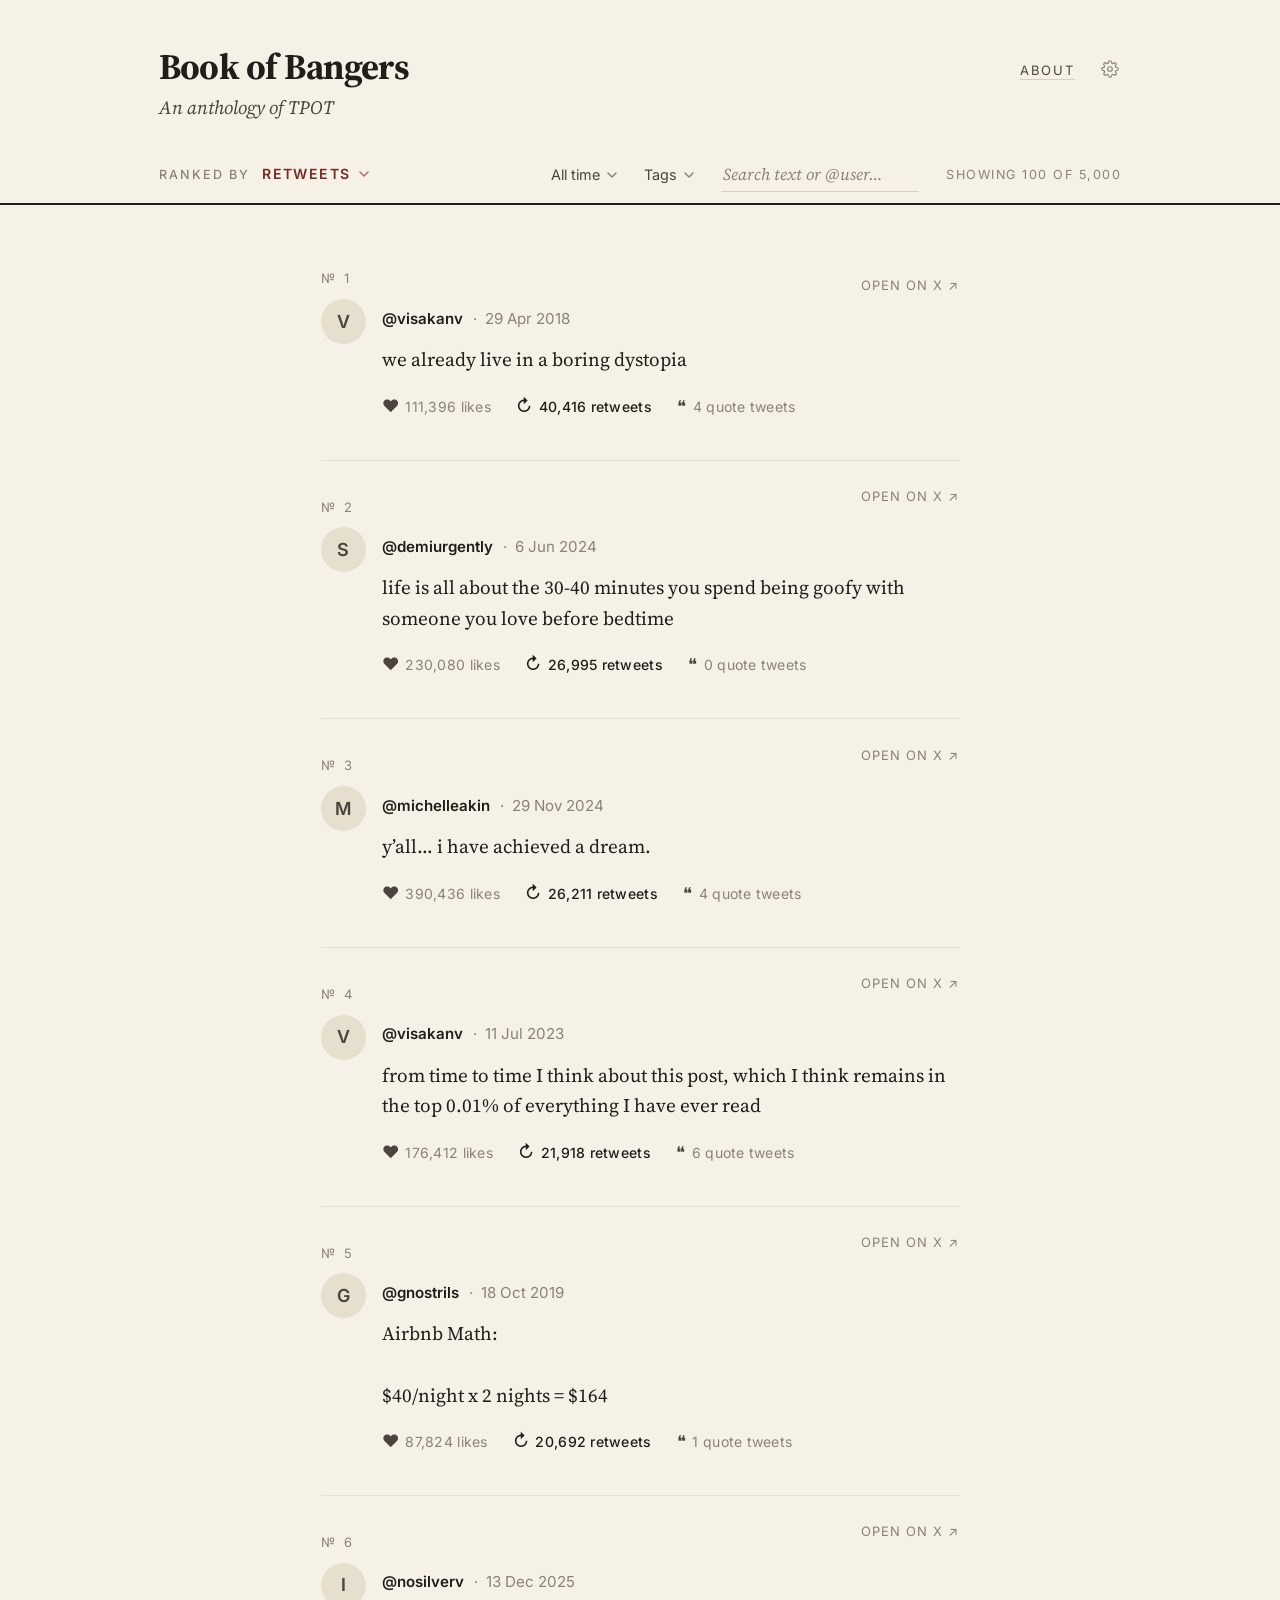
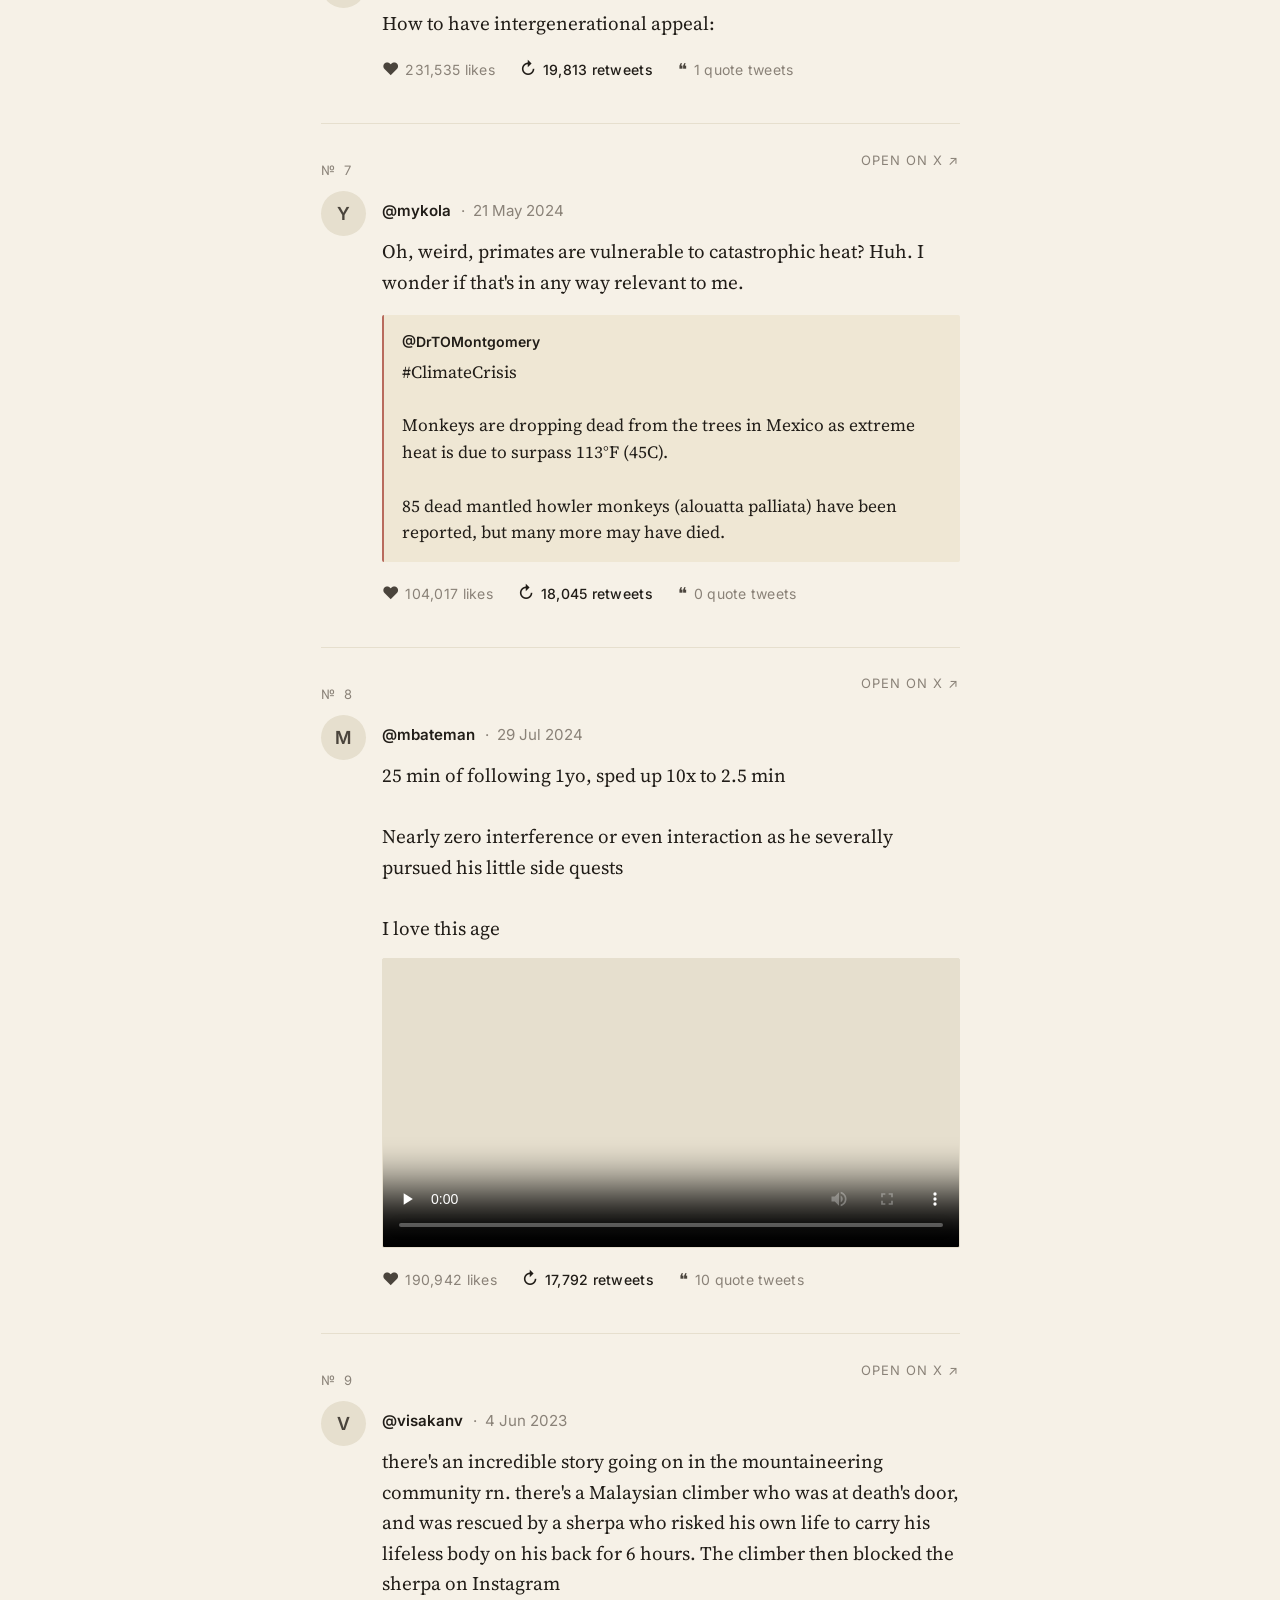
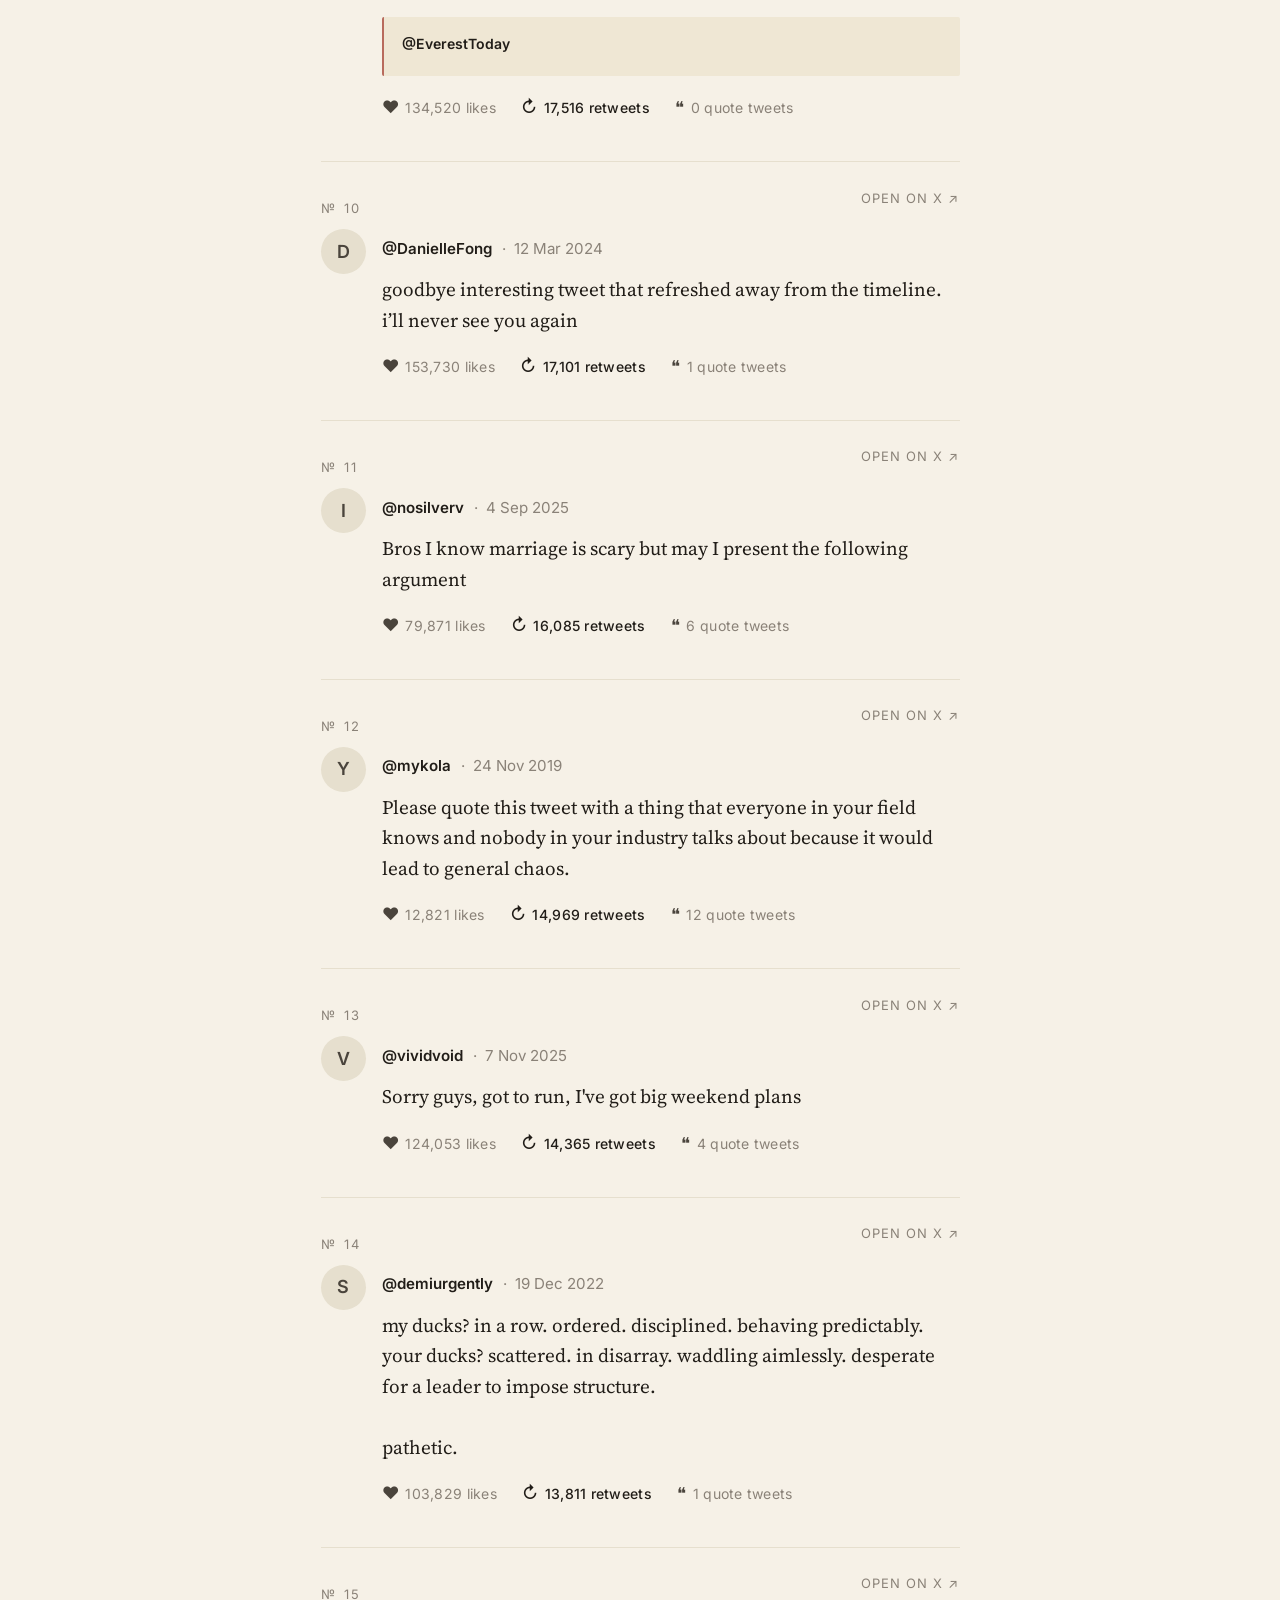
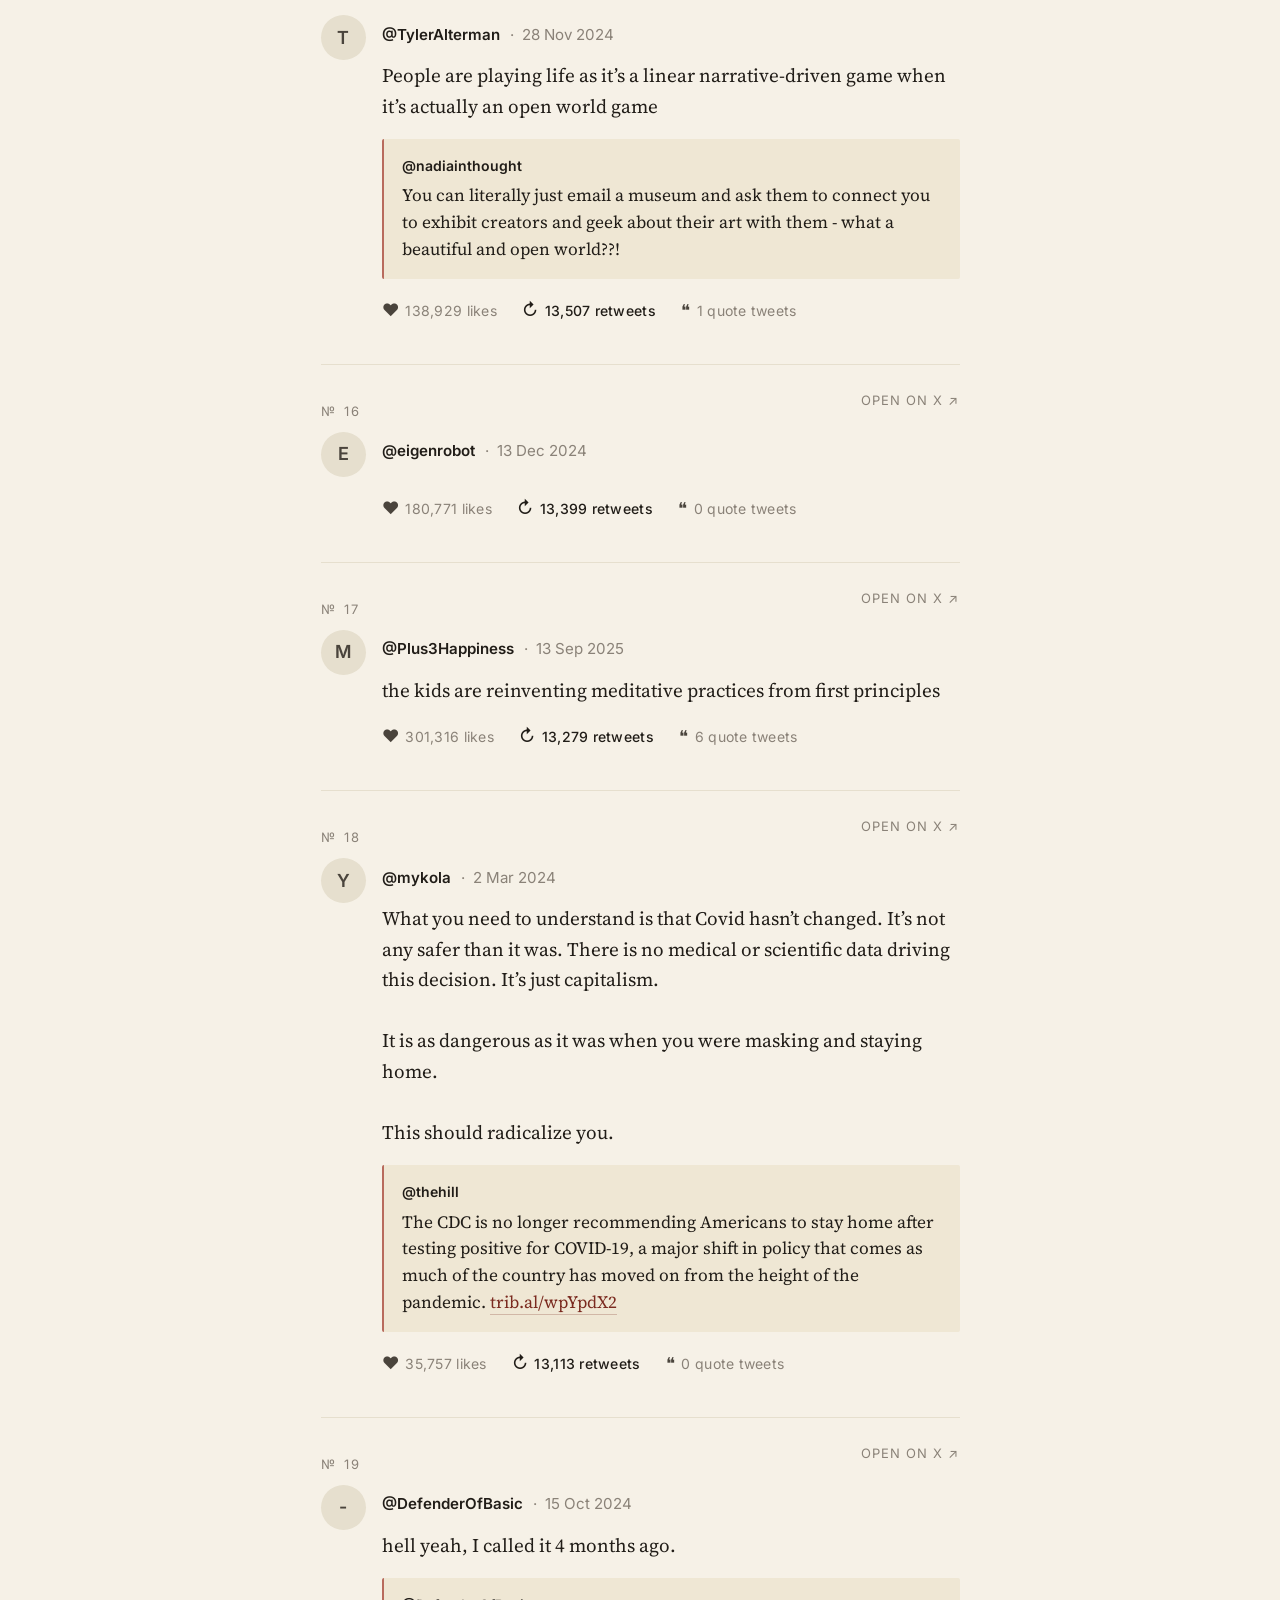
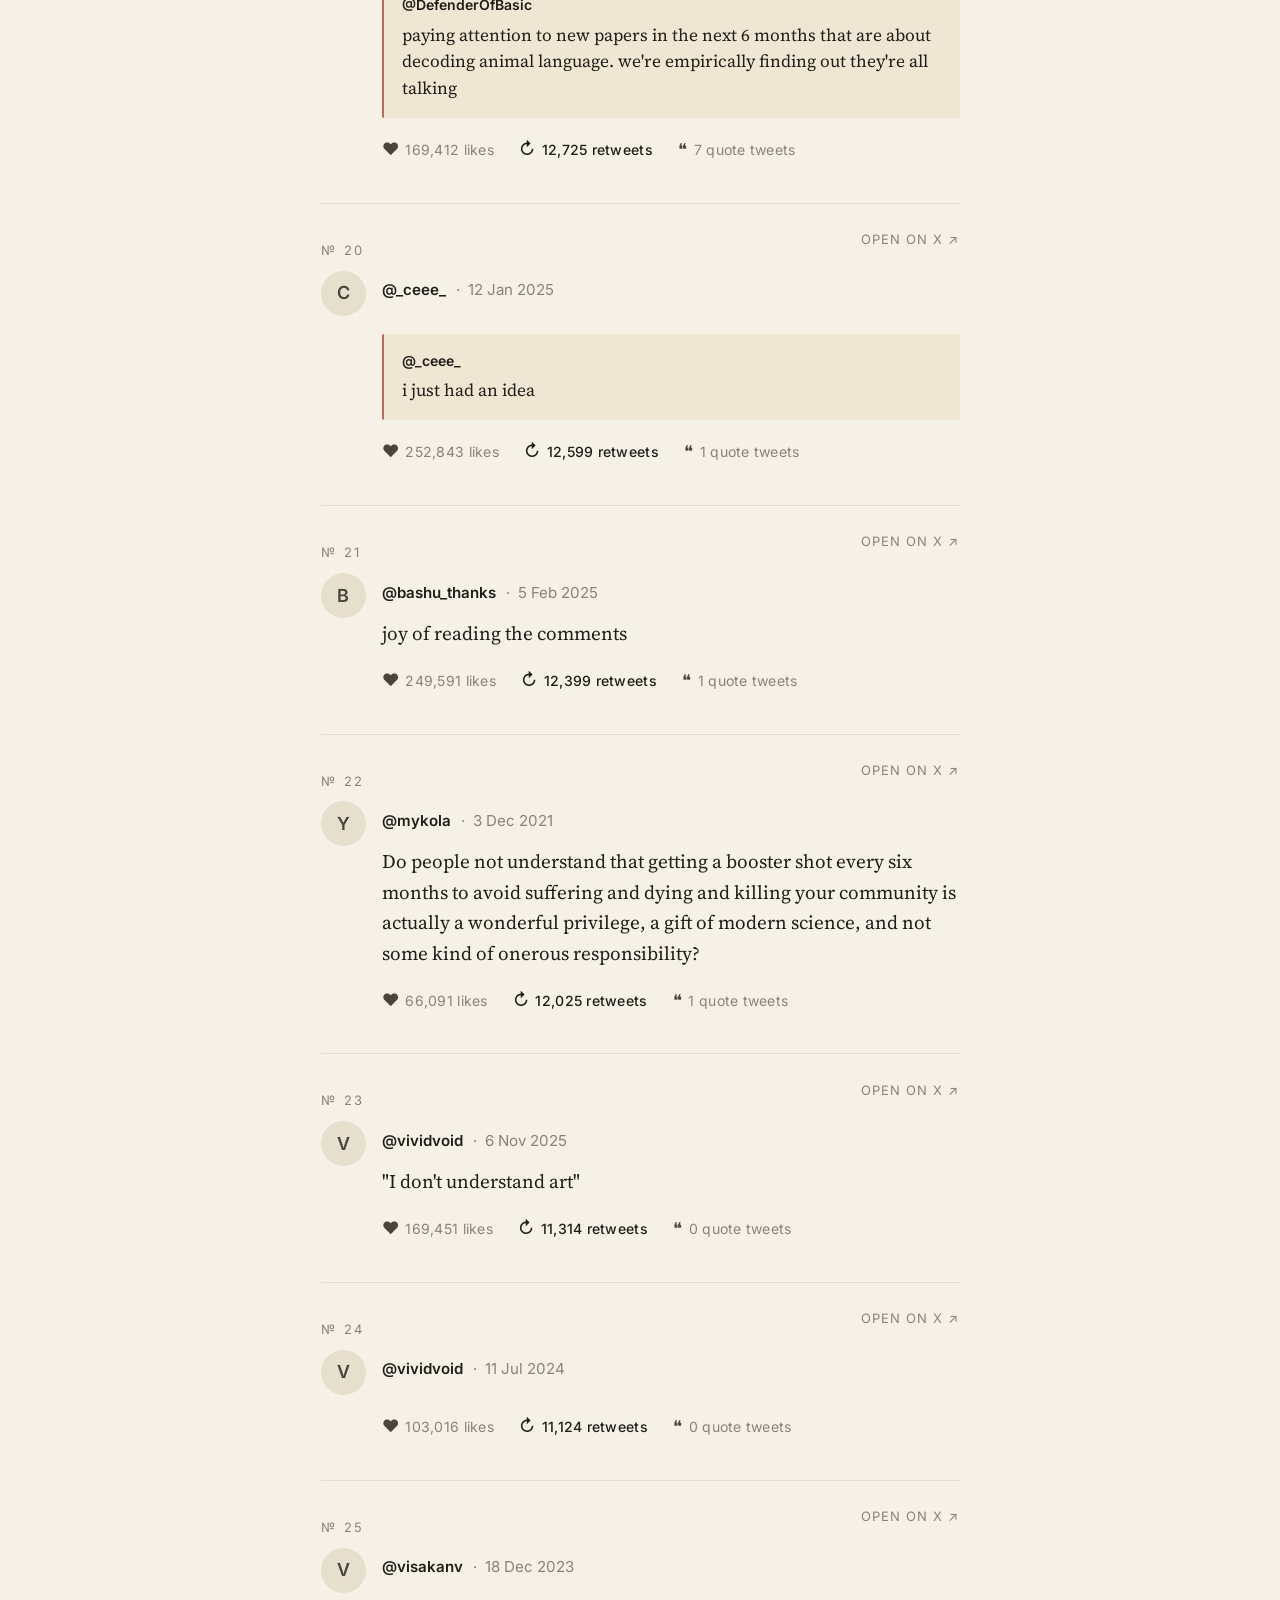
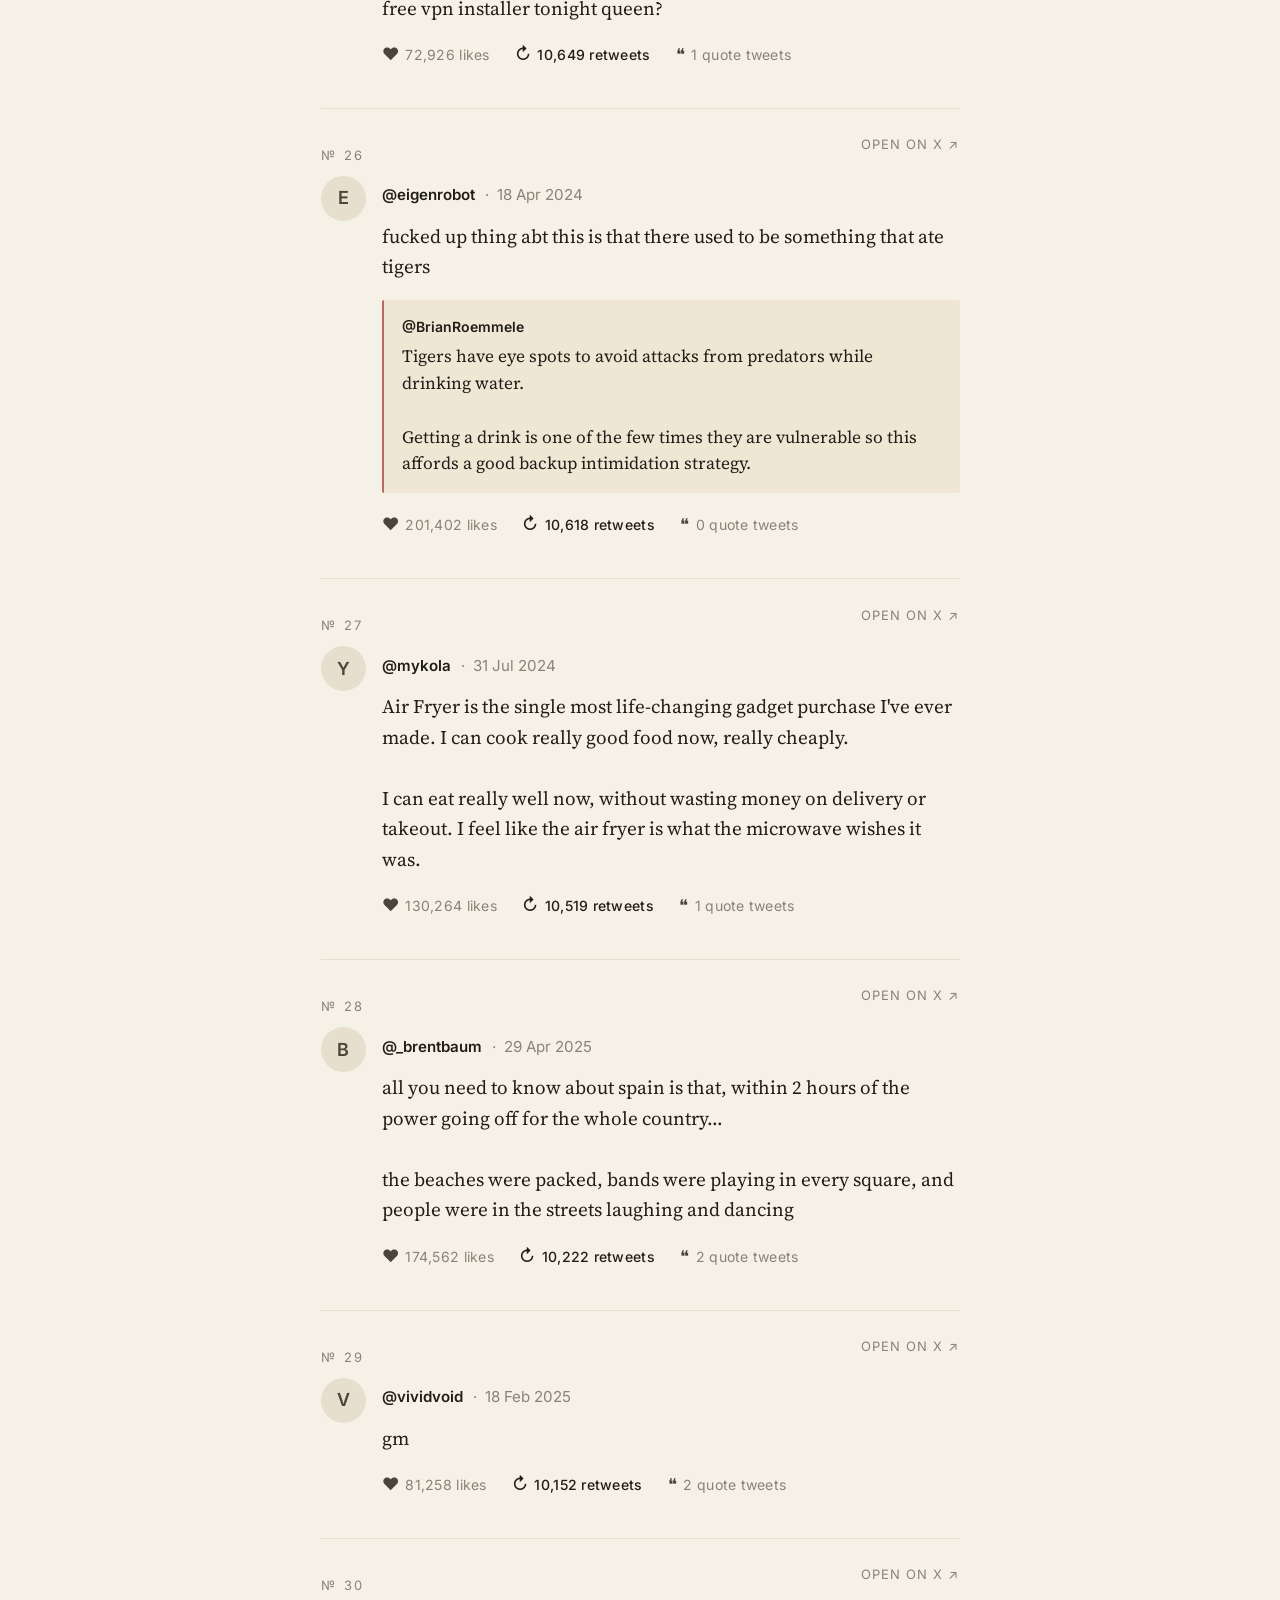
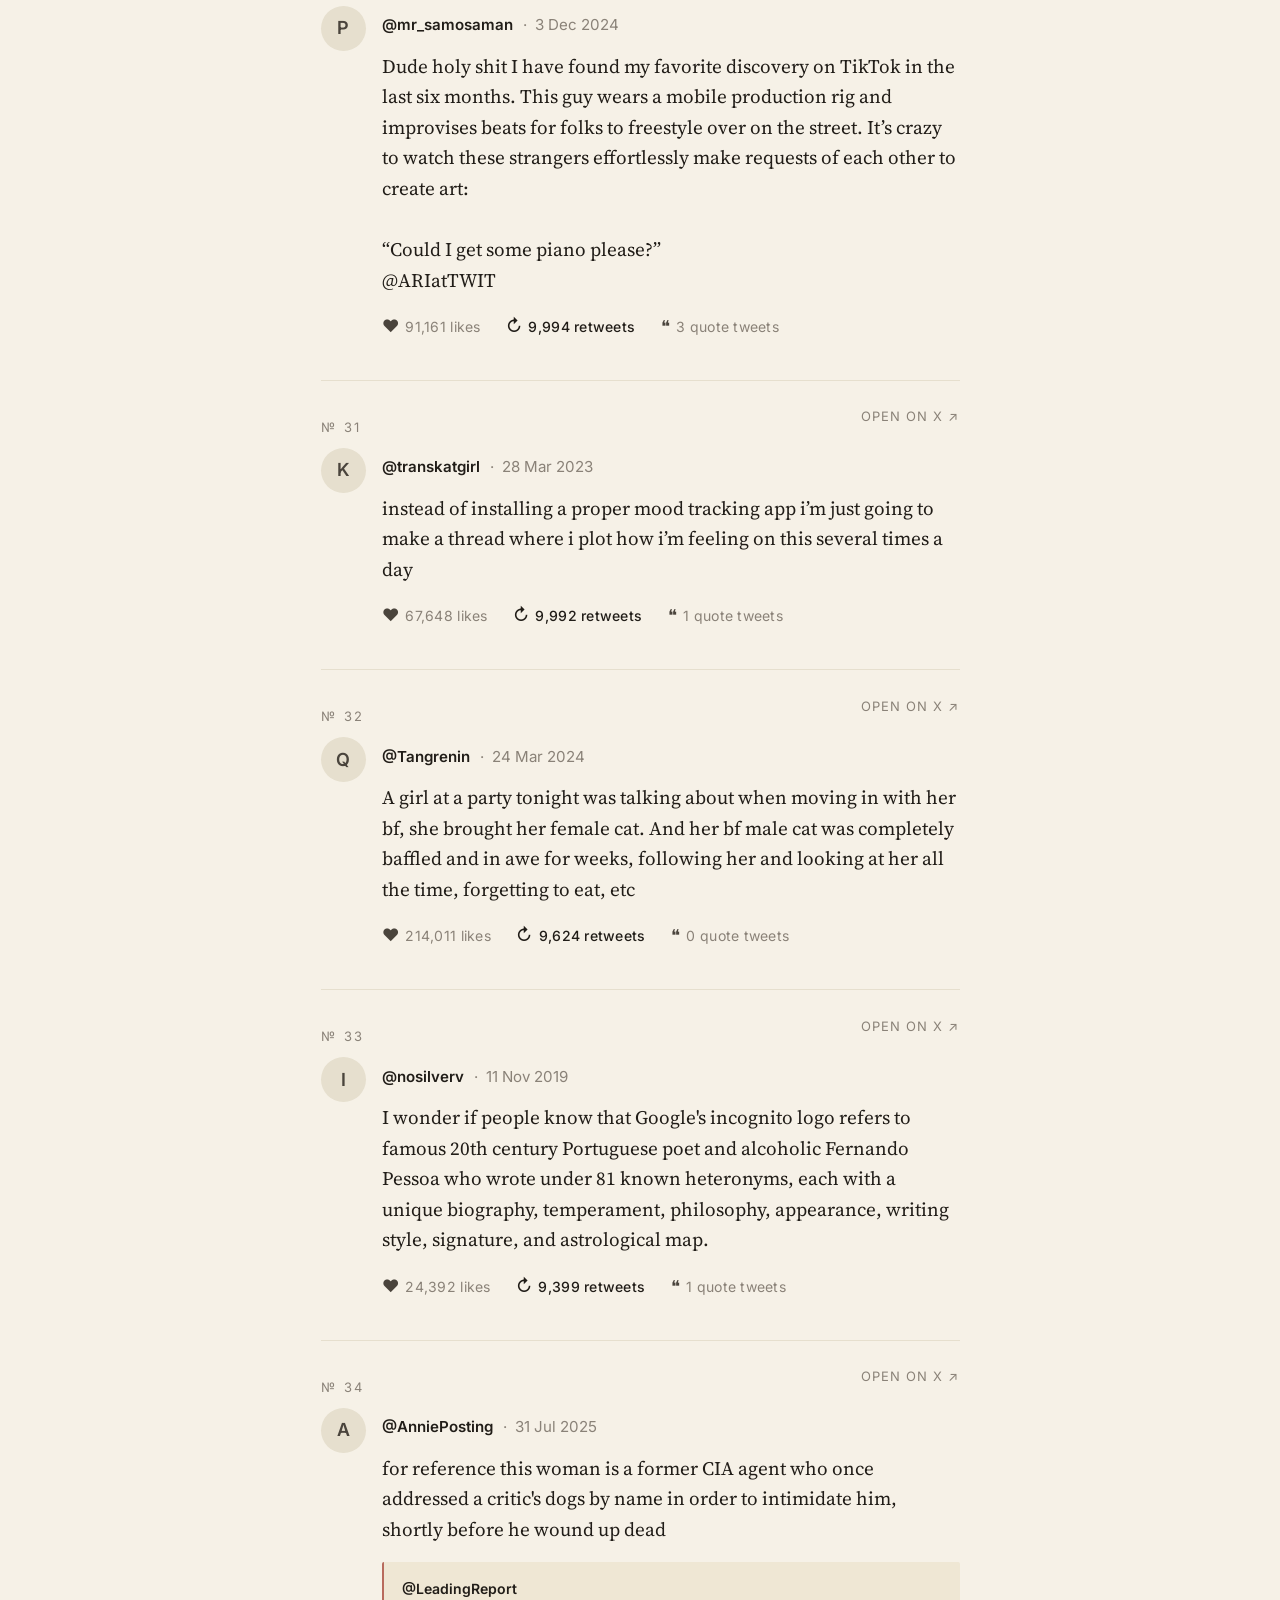
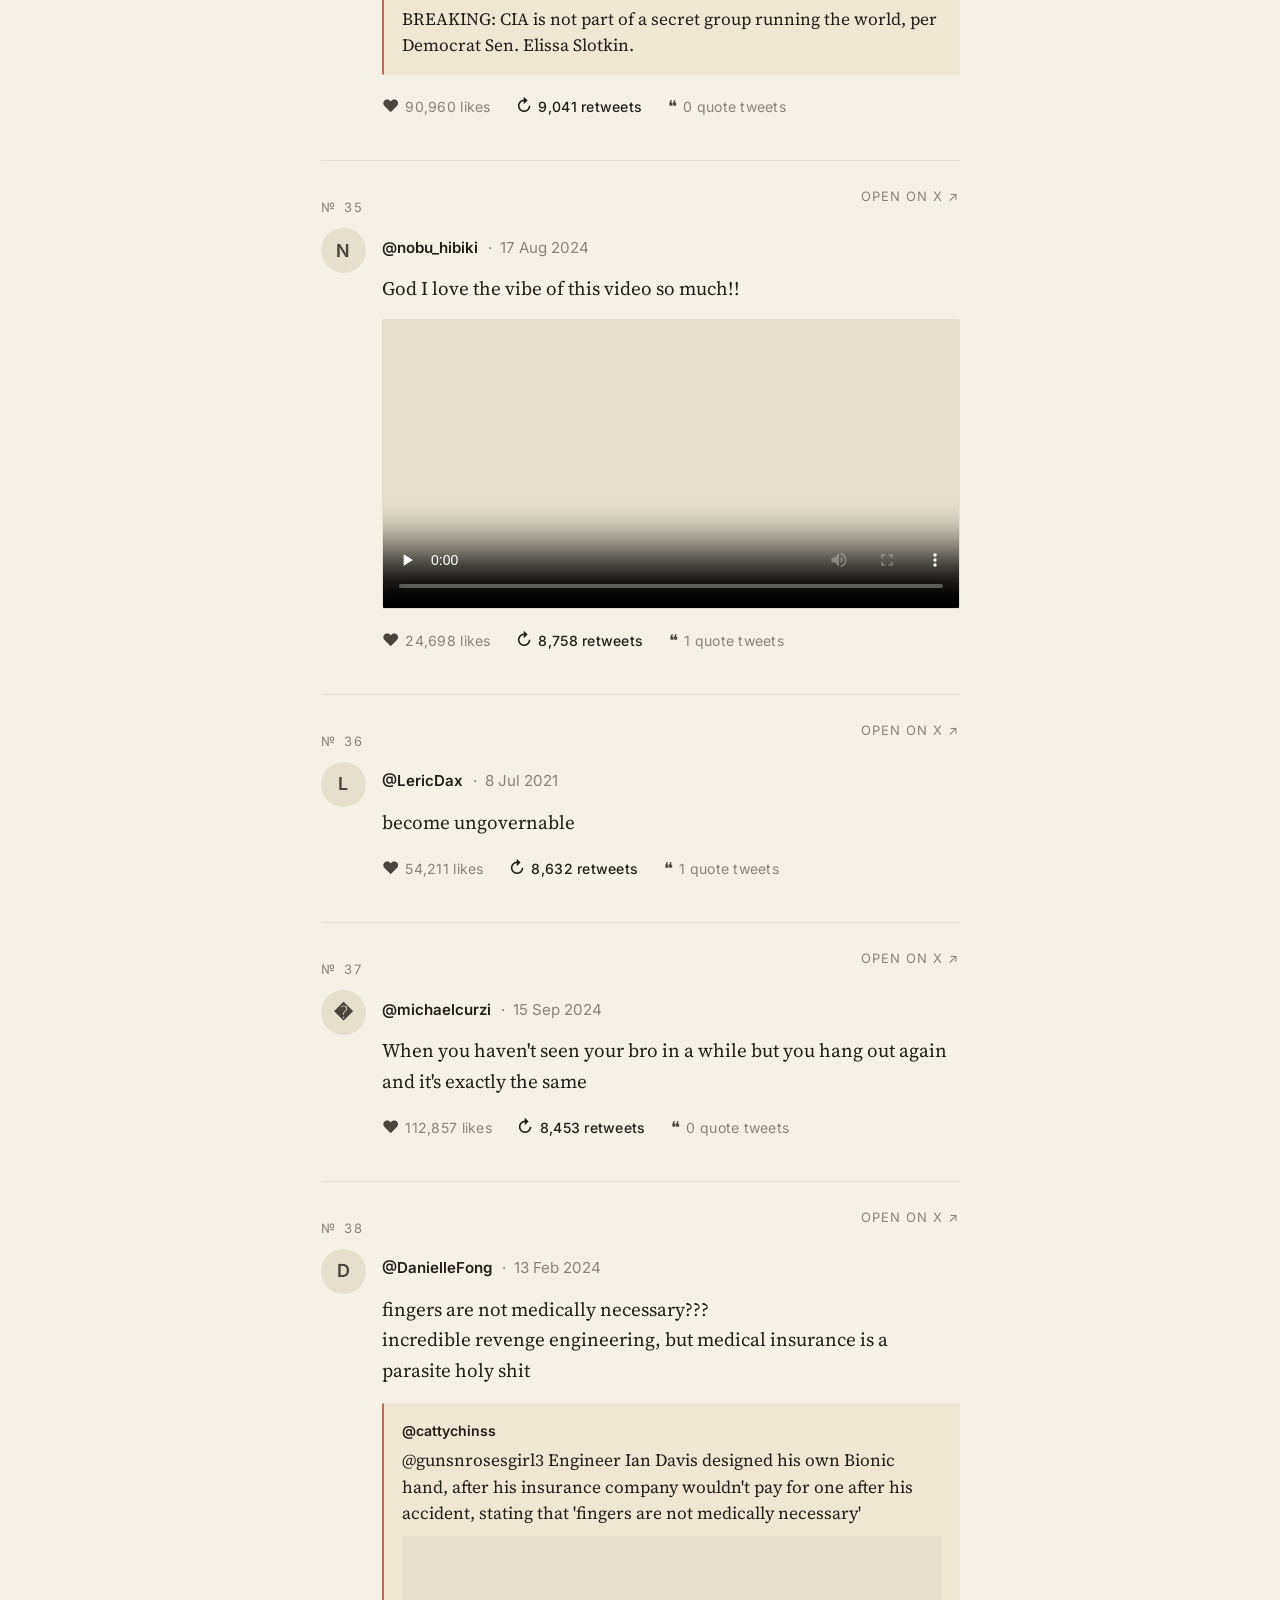
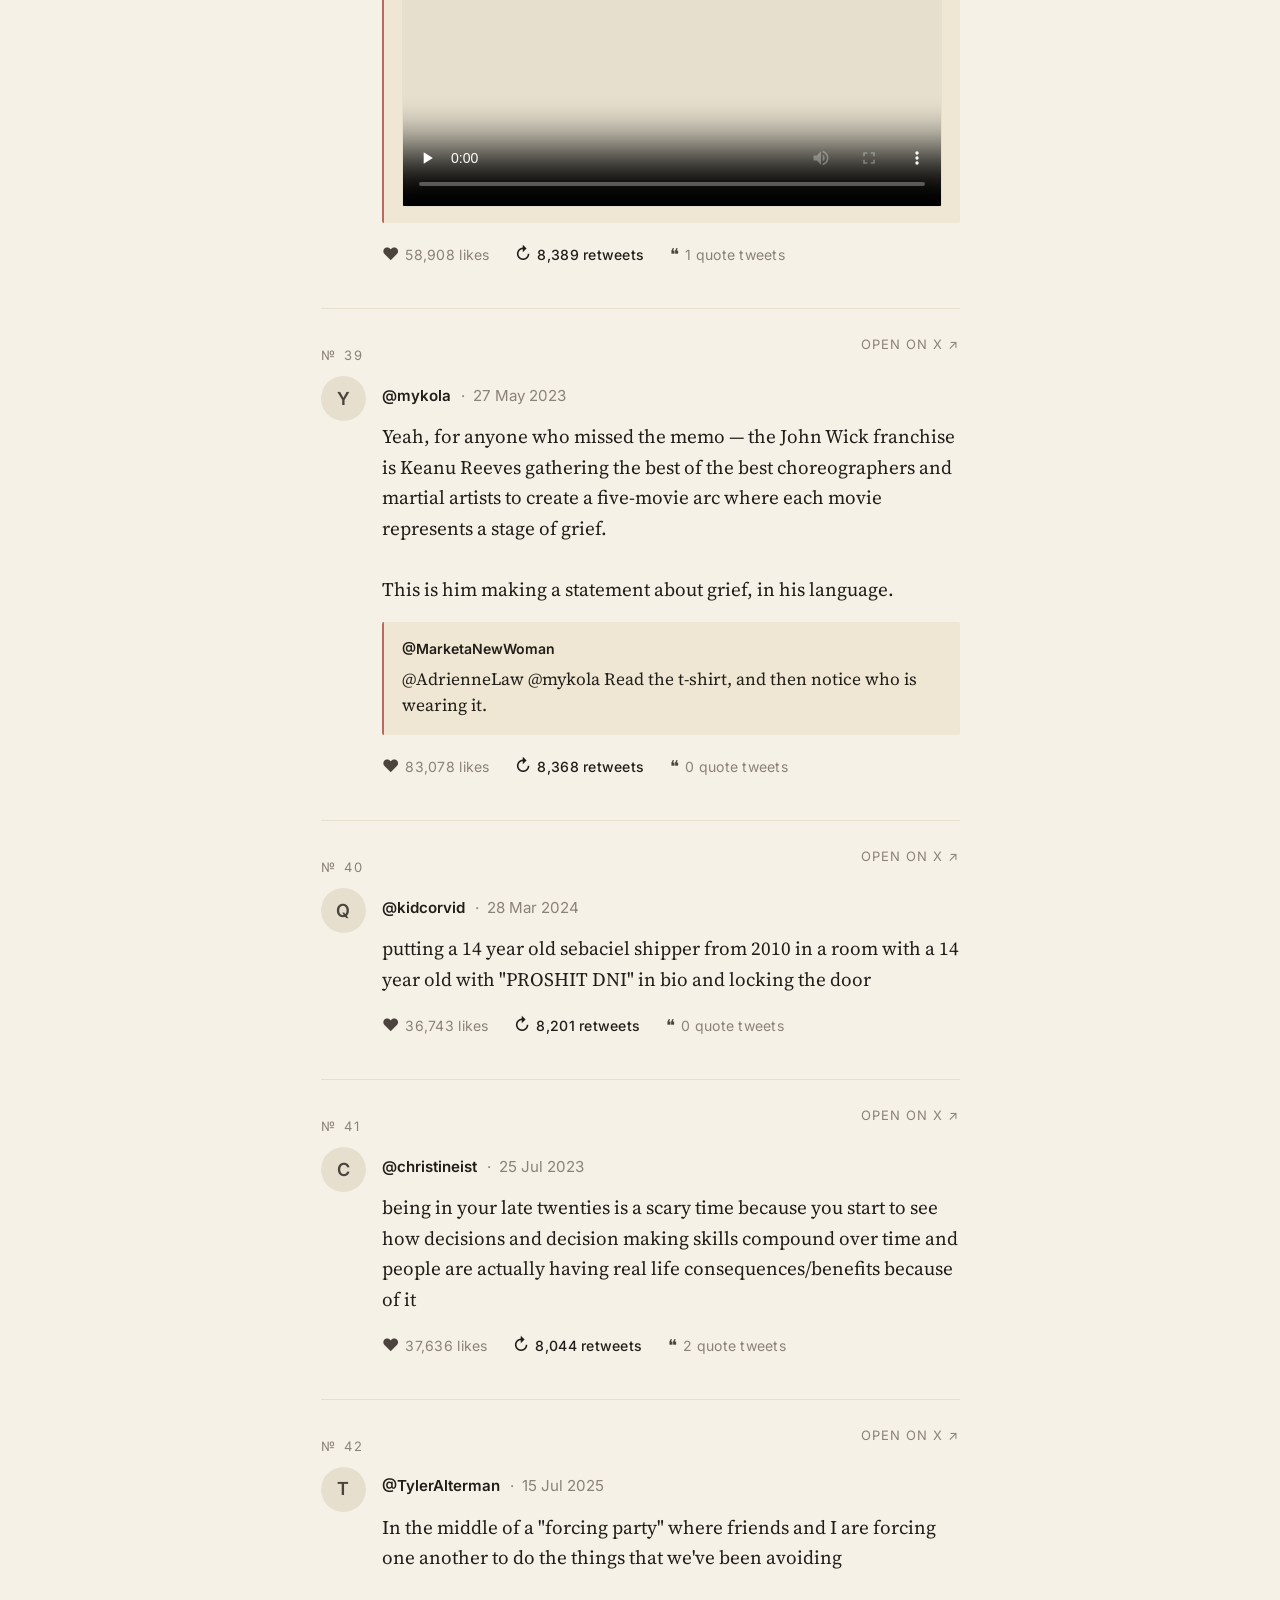
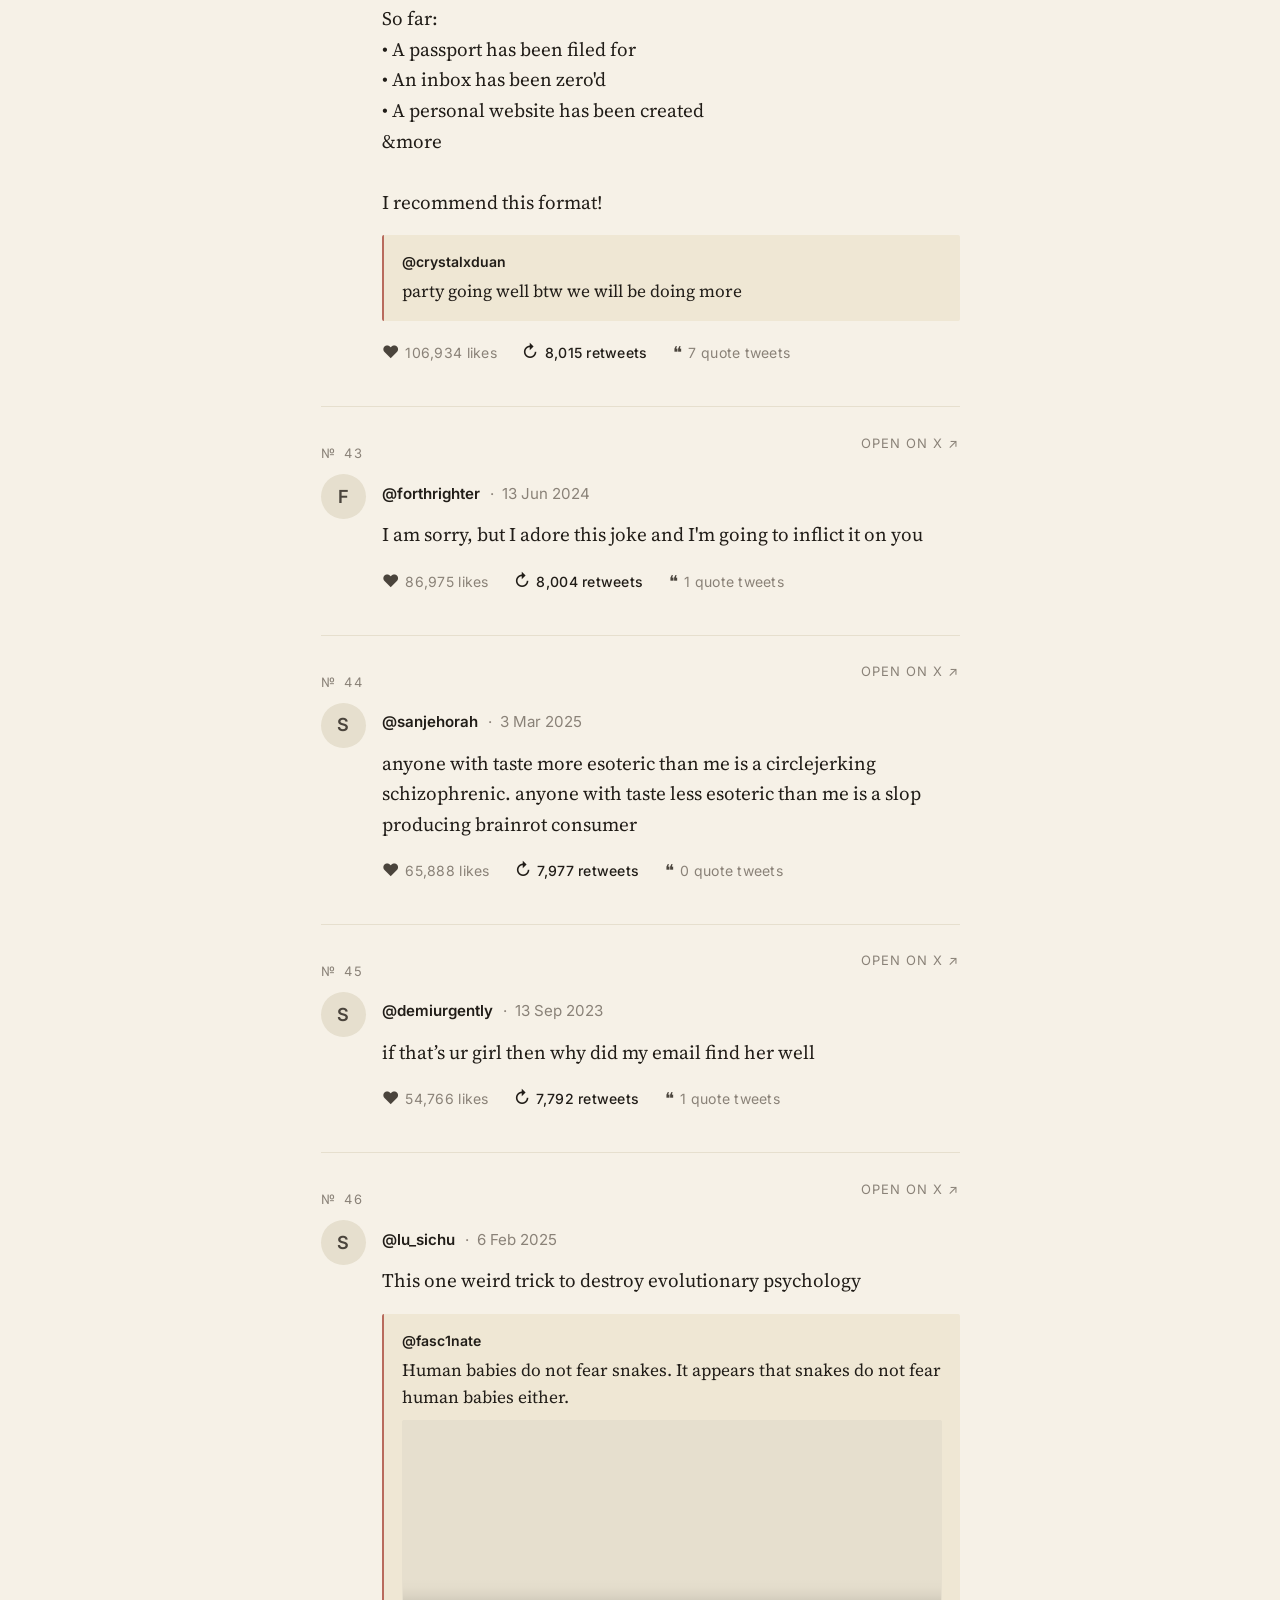
==== commit df69e2e4: "fix: emphasize ranked metric with ink, not the accent color A beta user read the cinnabar count as a" ====
--- a/site/index.html
+++ b/site/index.html
@@ -13,7 +13,7 @@
 <link rel="preconnect" href="https://fonts.googleapis.com">
 <link rel="preconnect" href="https://fonts.gstatic.com" crossorigin>
 <link href="https://fonts.googleapis.com/css2?family=Source+Serif+4:ital,opsz,wght@0,8..60,300;0,8..60,400;0,8..60,600;0,8..60,700;1,8..60,400;1,8..60,600&family=Inter:wght@400;500;600&display=swap" rel="stylesheet">
-<link rel="stylesheet" href="css/style.css?v=23">
+<link rel="stylesheet" href="css/style.css?v=25">
 </head>
 <body>
 
@@ -181,6 +181,6 @@
   </article>
 </dialog>
 
-<script src="js/app.js?v=19" defer></script>
+<script src="js/app.js?v=20" defer></script>
 </body>
 </html>
--- a/site/css/style.css
+++ b/site/css/style.css
@@ -653,8 +653,11 @@
   font-size: 0.95rem;
   color: var(--ink-soft);
 }
-.card .metrics .metric.is-rank-metric { color: var(--accent); font-weight: 500; }
-.card .metrics .metric.is-rank-metric .glyph { color: var(--accent); }
+/* Emphasis via ink contrast + weight, deliberately NOT the accent color —
+   cinnabar means "interactive" everywhere else on the page, and a cinnabar
+   count reads as a button (beta feedback). */
+.card .metrics .metric.is-rank-metric { color: var(--ink); font-weight: 500; }
+.card .metrics .metric.is-rank-metric .glyph { color: var(--ink); }
 
 .card .open-x {
   position: absolute;
@@ -960,6 +963,18 @@
   .feed { padding: 1.5rem 1rem 0; }
   .card { grid-template-columns: 2.2rem 1fr; gap: 0 0.7rem; padding: 1.5rem 0 1.75rem; }
   .card .open-x { top: 0.5rem; }
+  /* Glyph + count only: the worded labels can't fit on one line at phone
+     widths, and each wrapped line costs ~50px. Labels stay in the DOM,
+     visually hidden, so screen readers still hear "230,080 likes". */
+  .card .metrics { gap: 0.4rem 1.3rem; }
+  .card .metrics .metric-label {
+    position: absolute;
+    width: 1px;
+    height: 1px;
+    overflow: hidden;
+    clip: rect(0 0 0 0);
+    white-space: nowrap;
+  }
   dialog.about article { padding: 2rem 1.25rem 2.5rem; }
   /* avoid tooltips that overflow viewport on mobile */
   [data-tip]:hover::after, [data-tip]:focus-visible::after { display: none; }
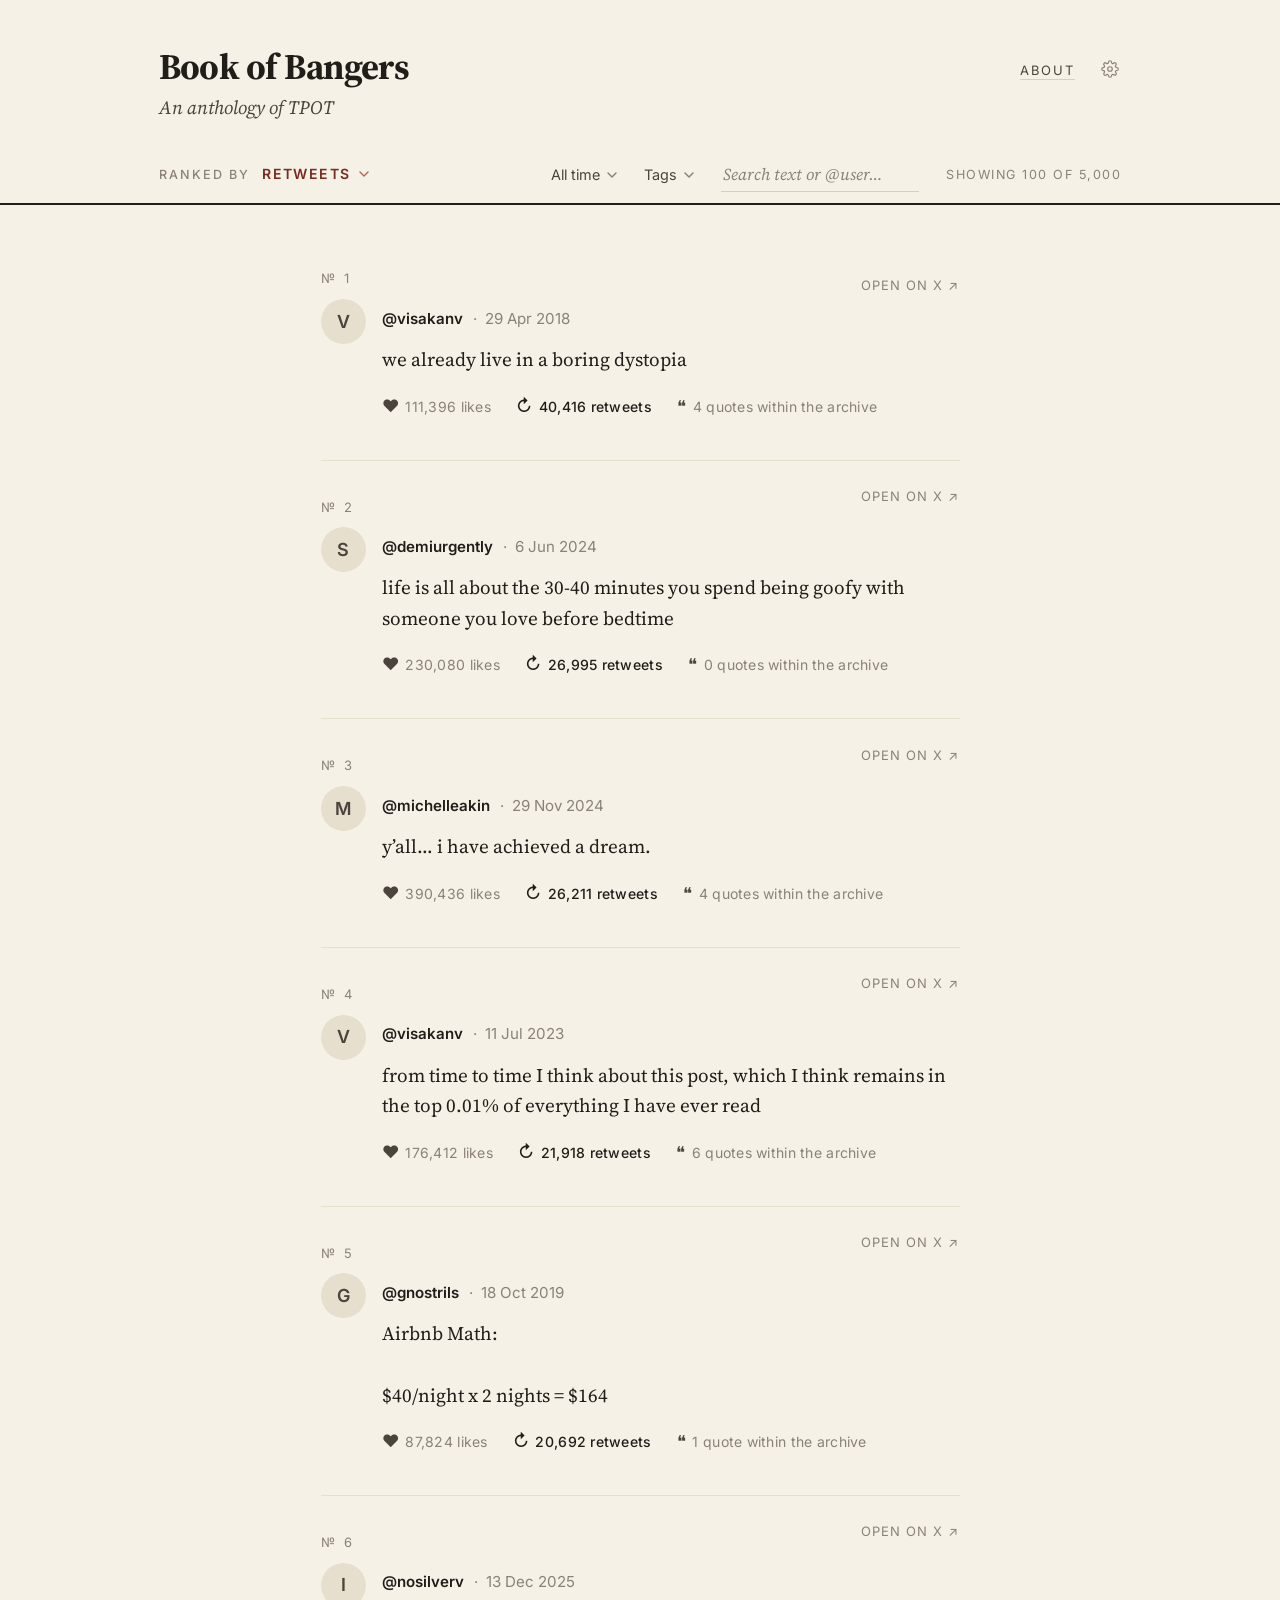
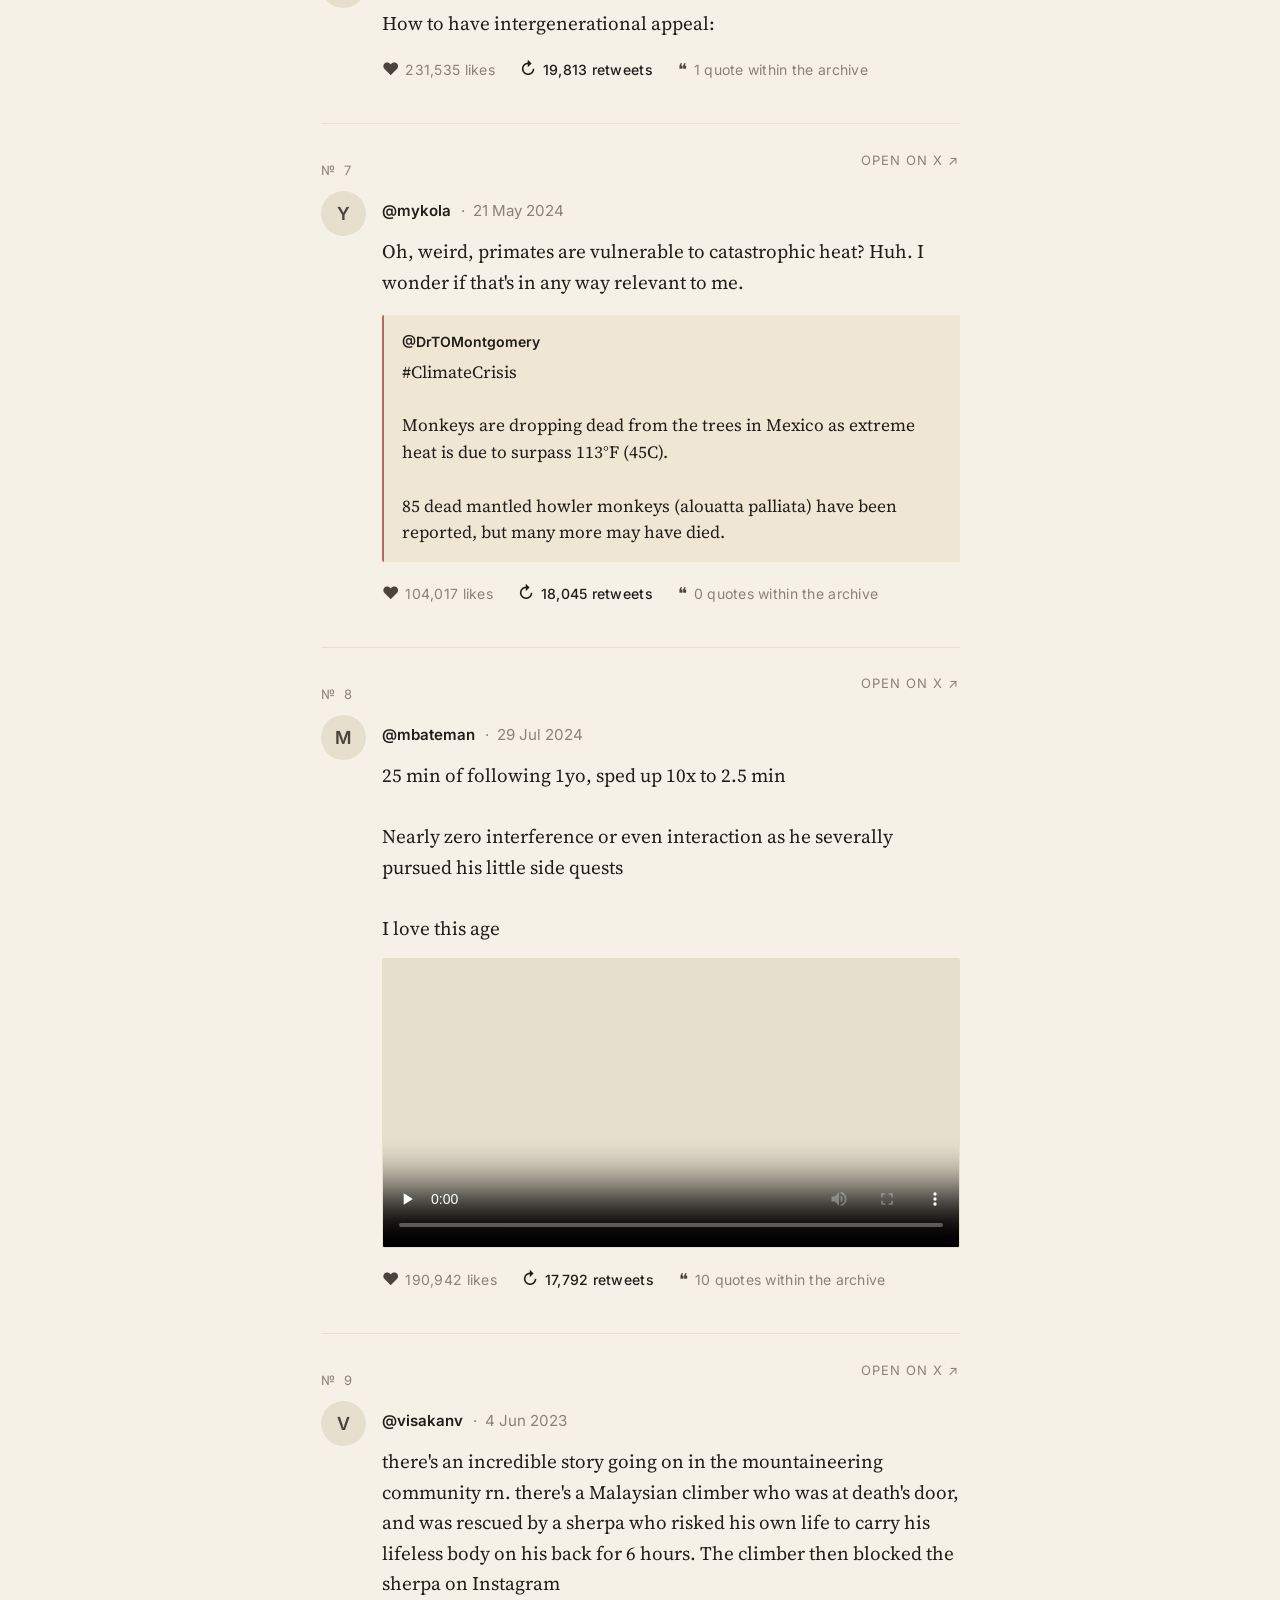
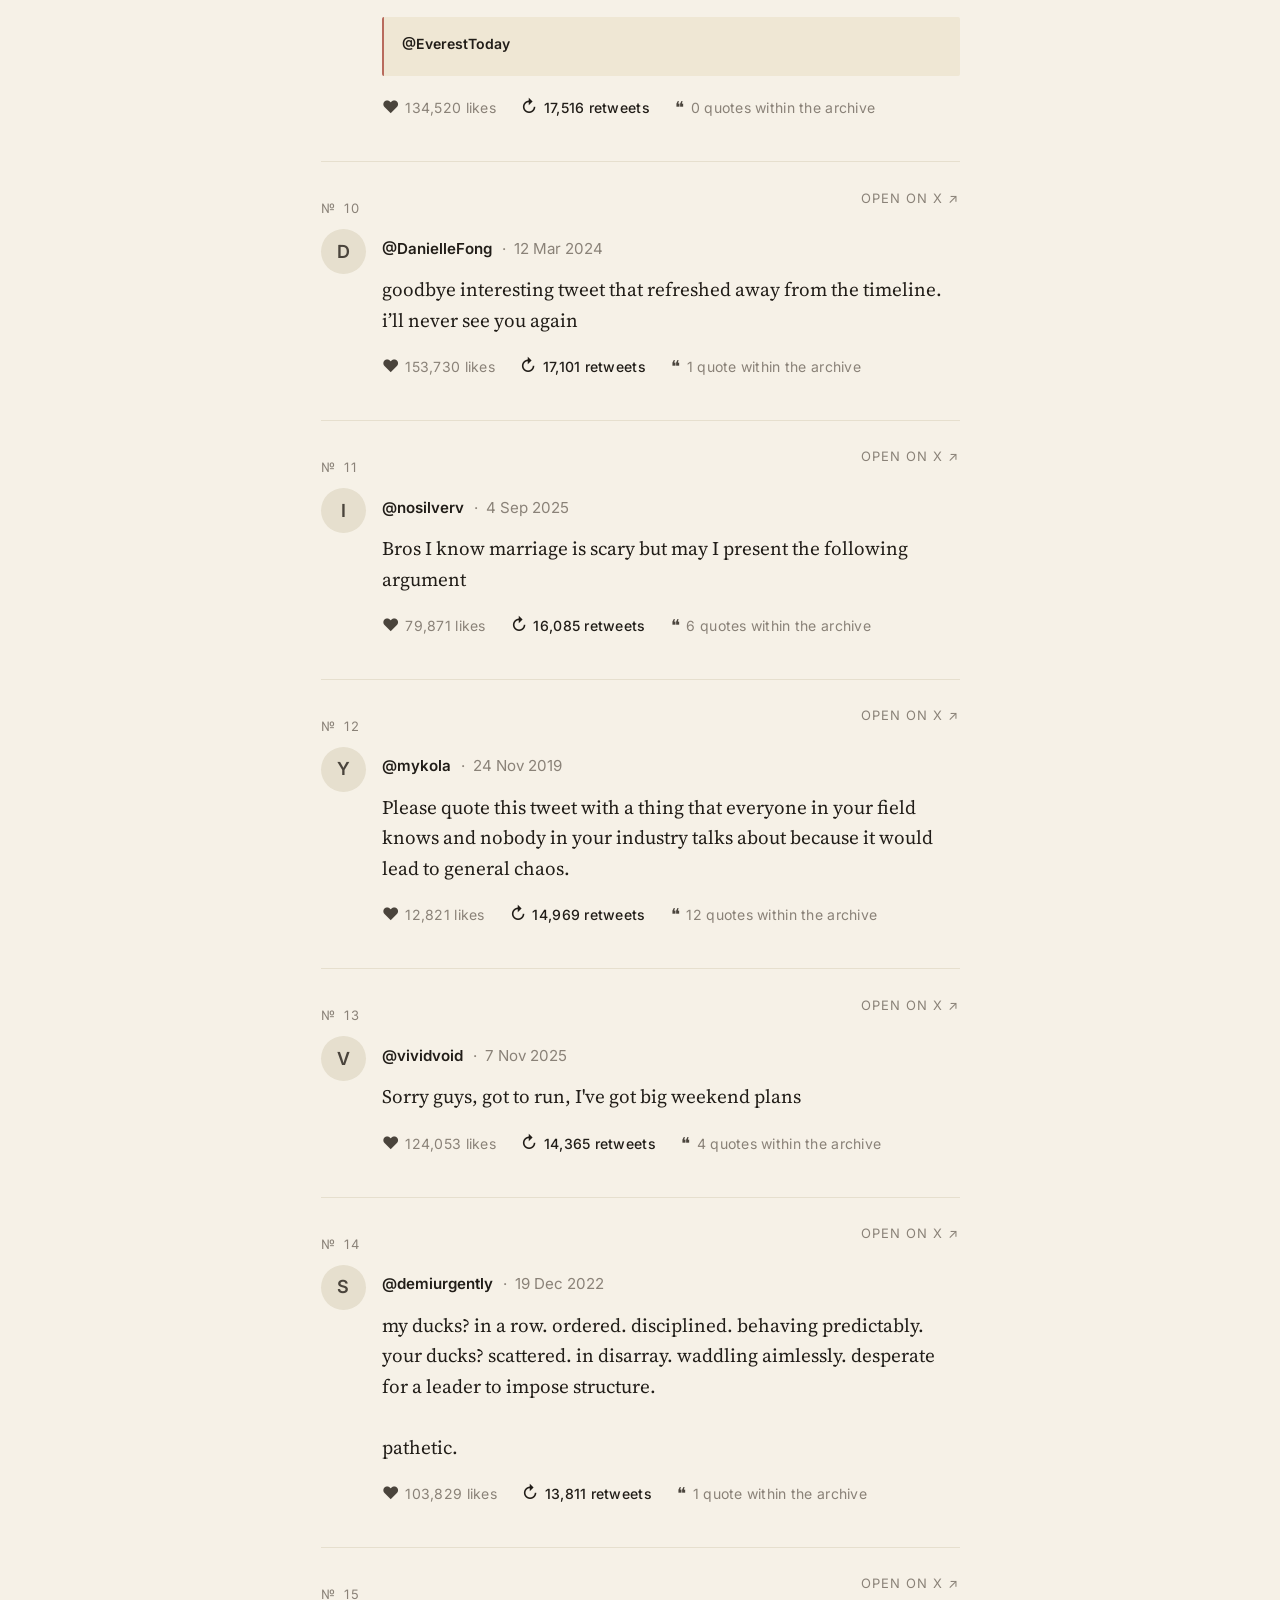
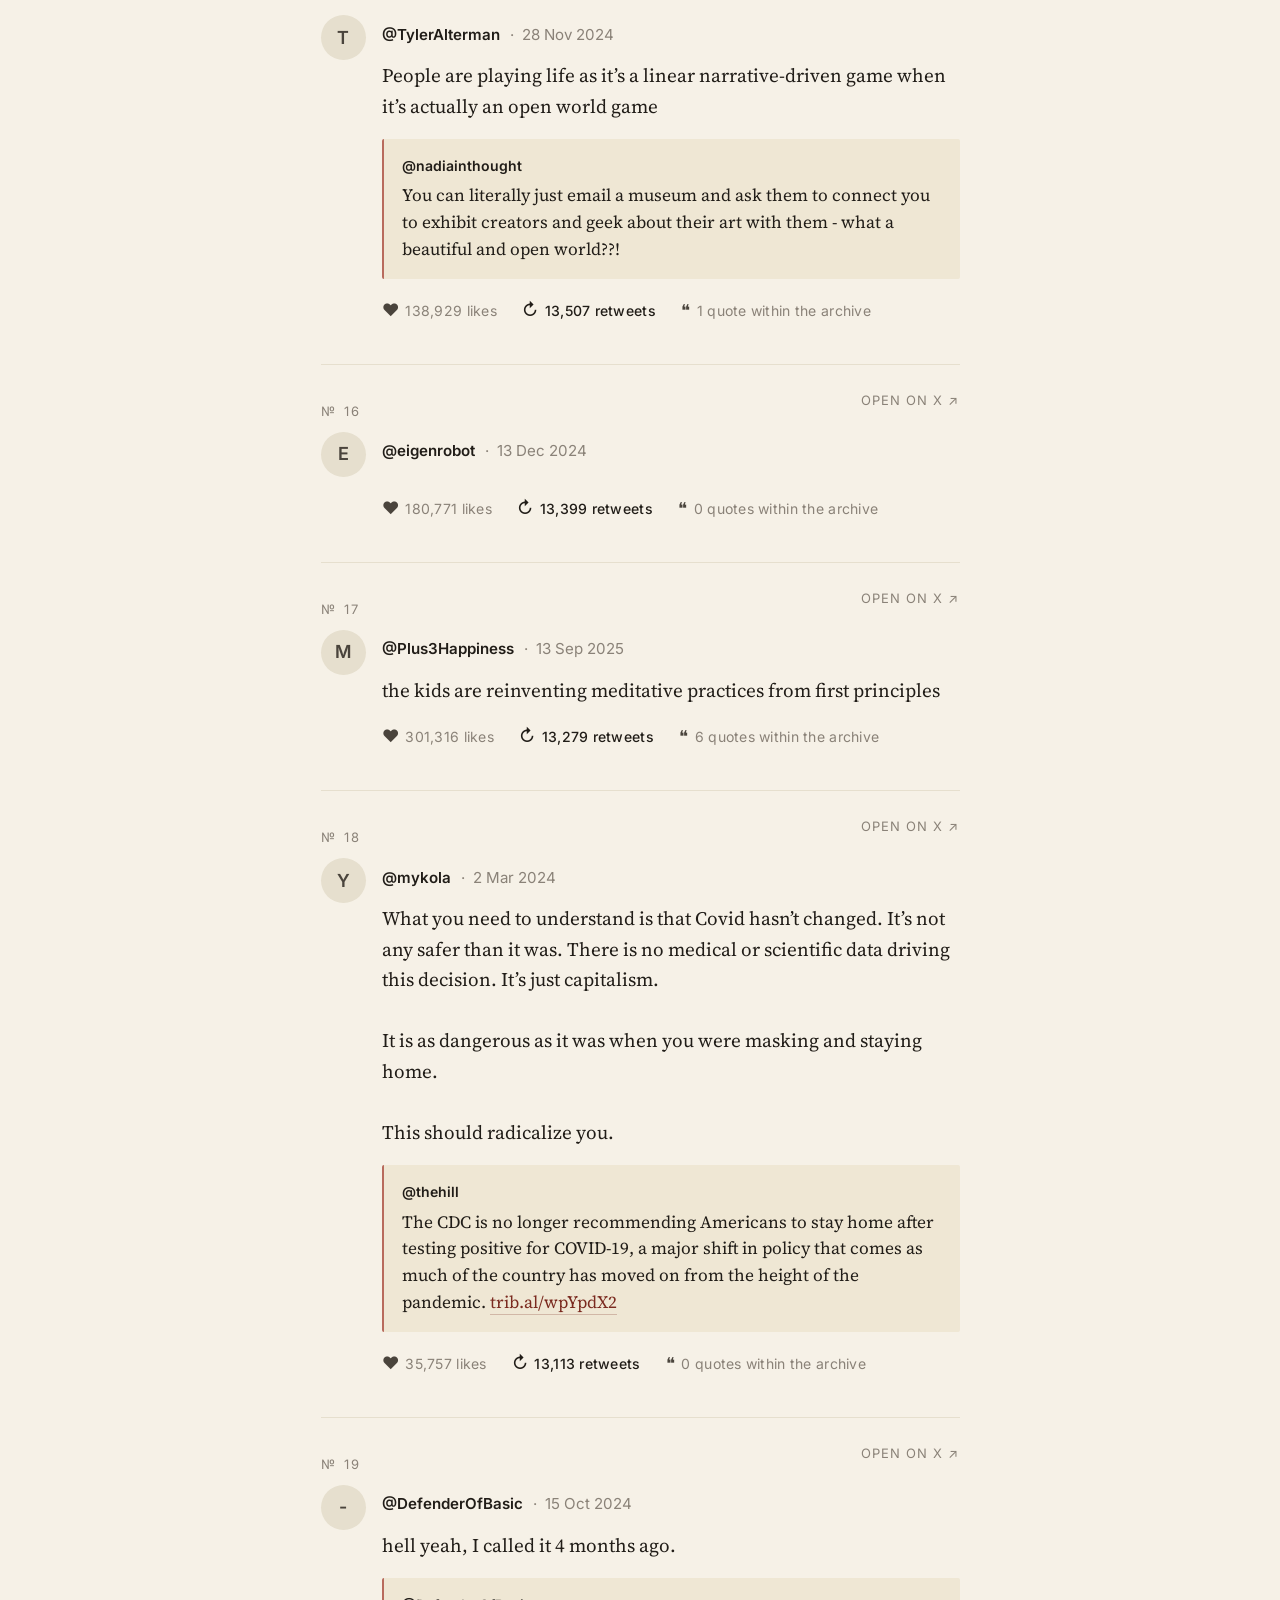
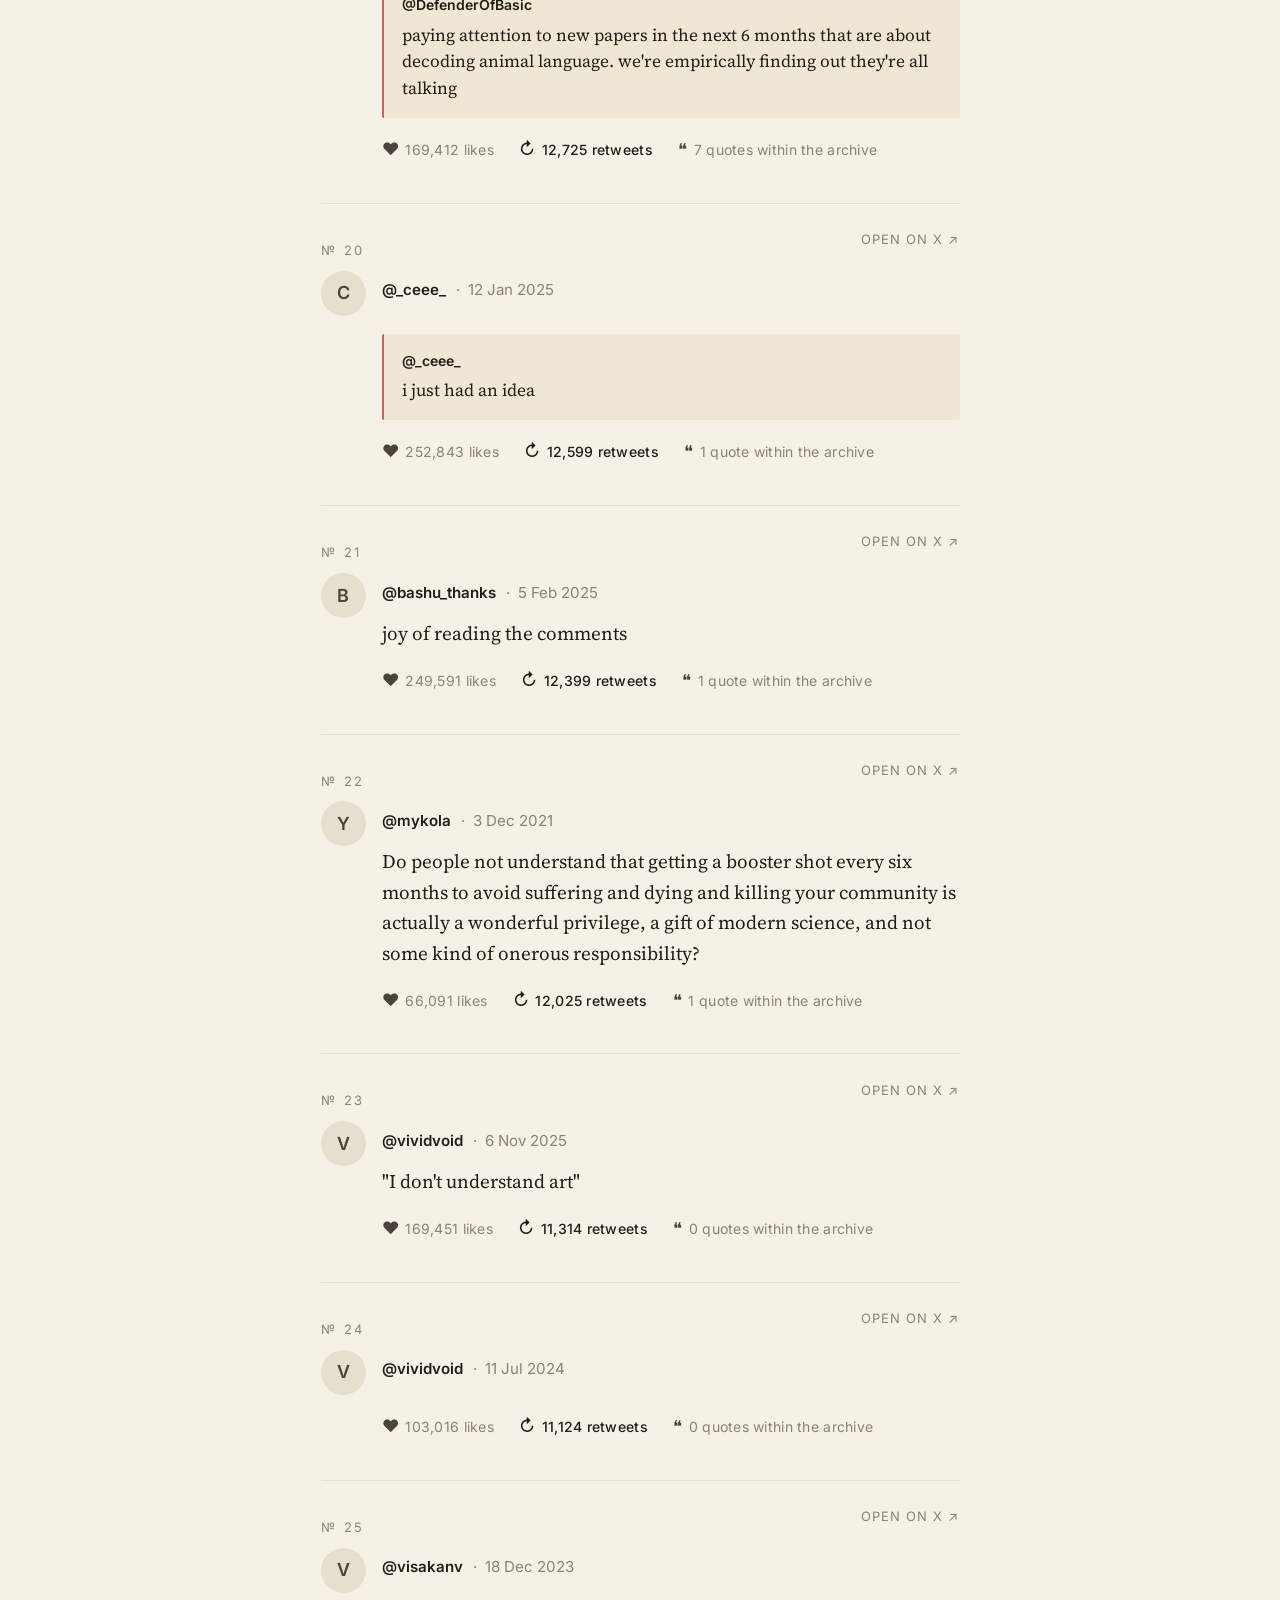
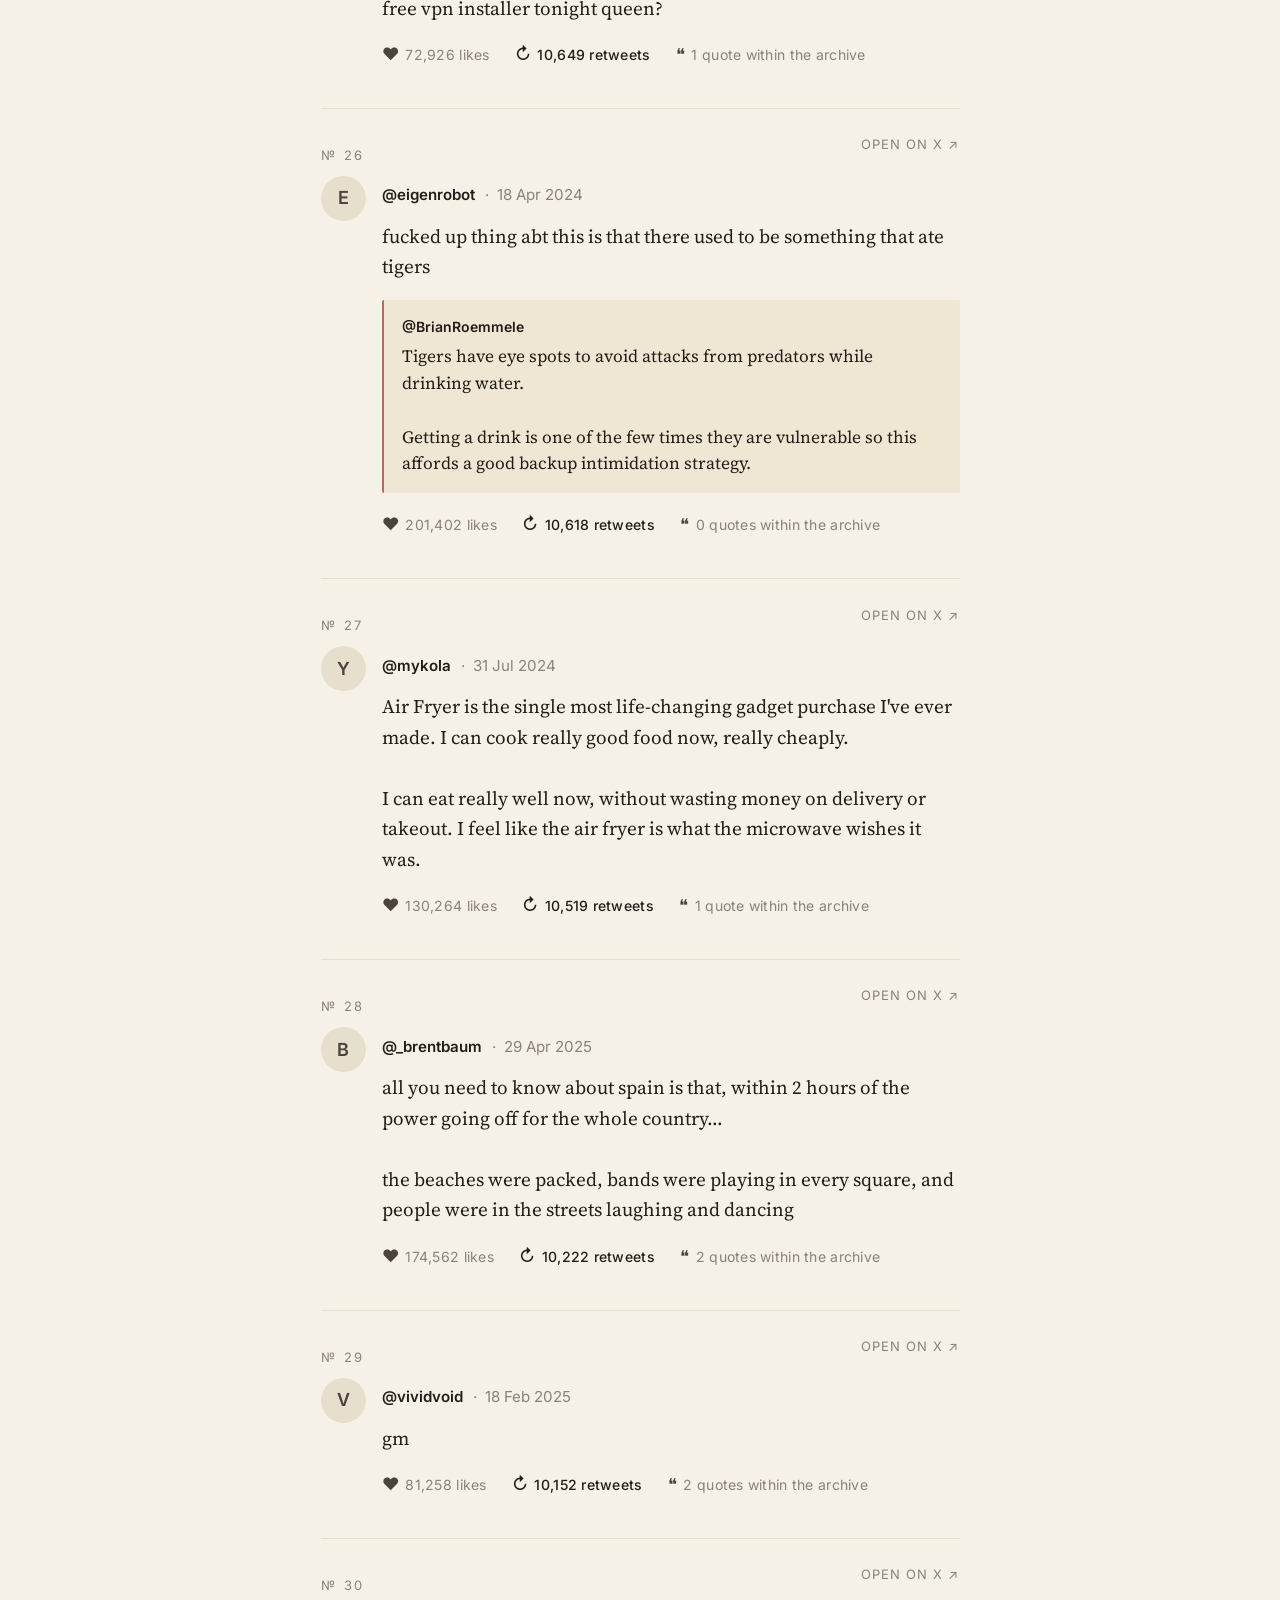
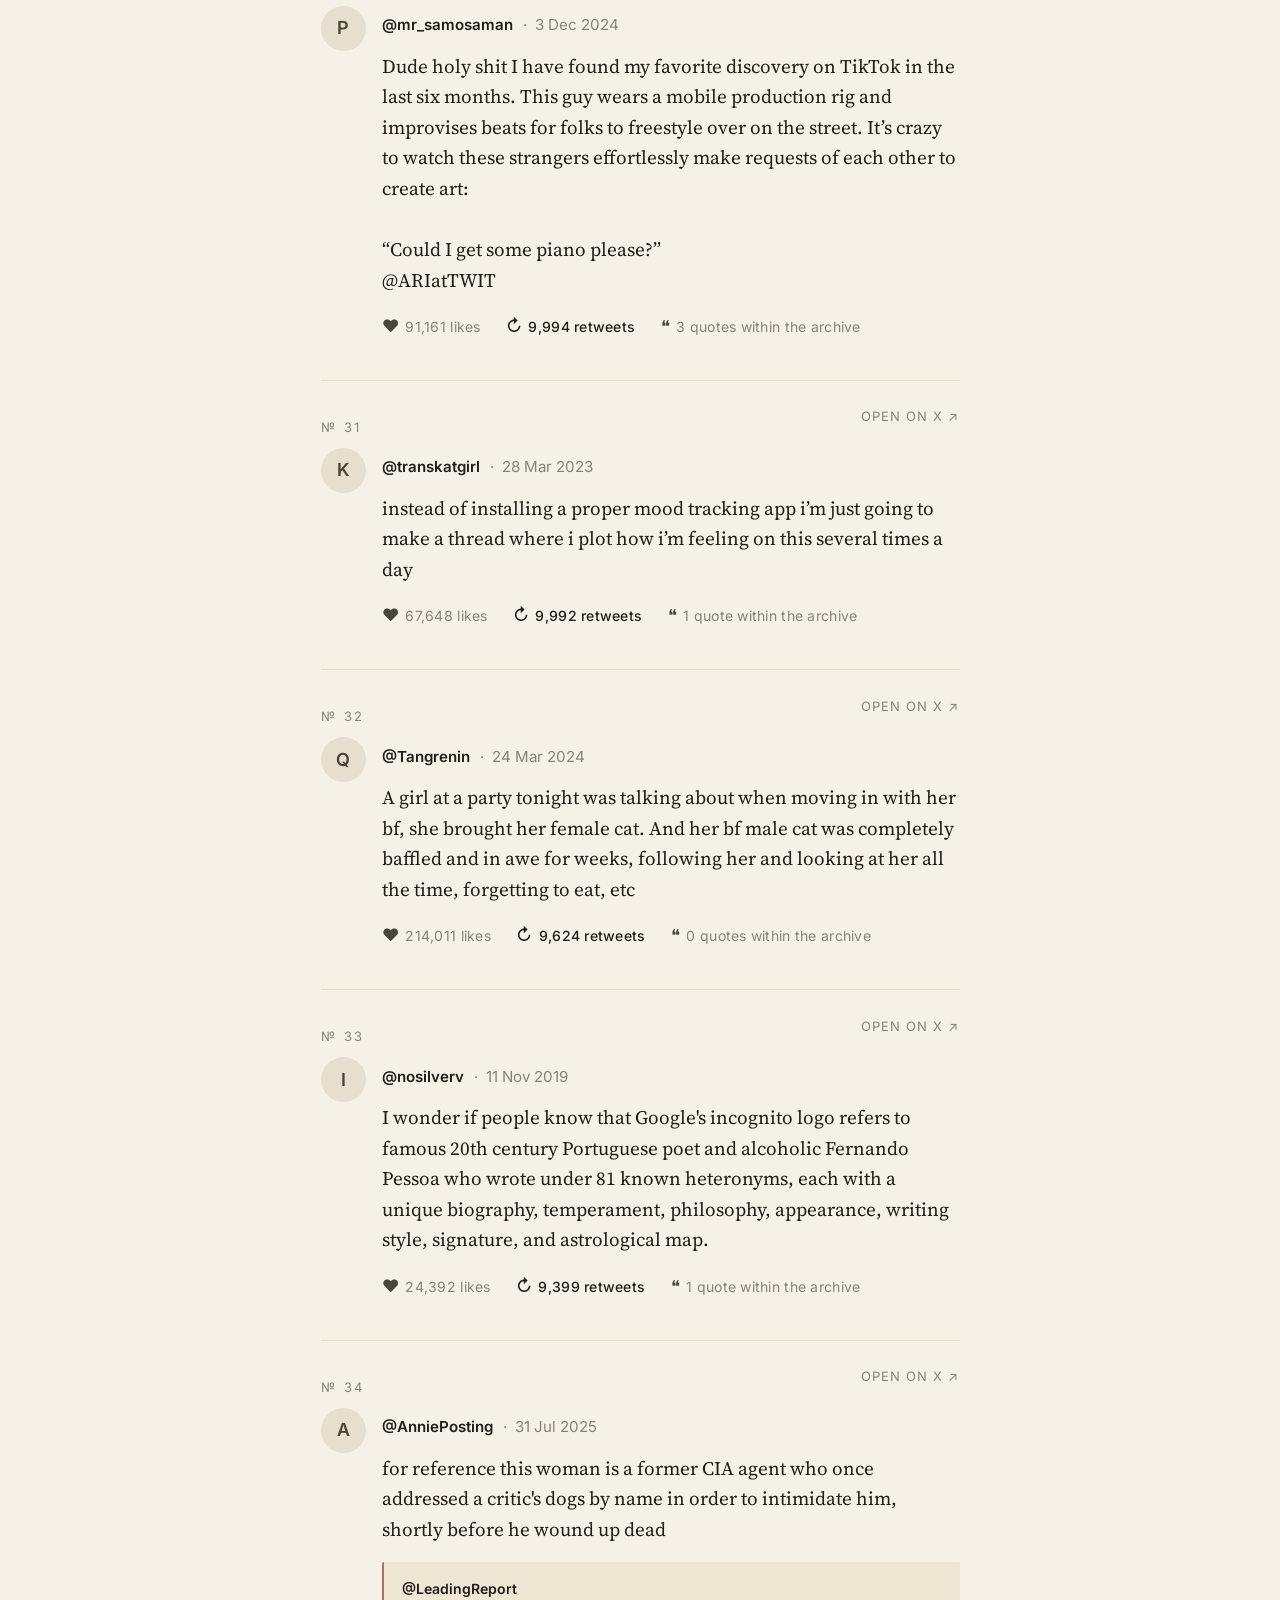
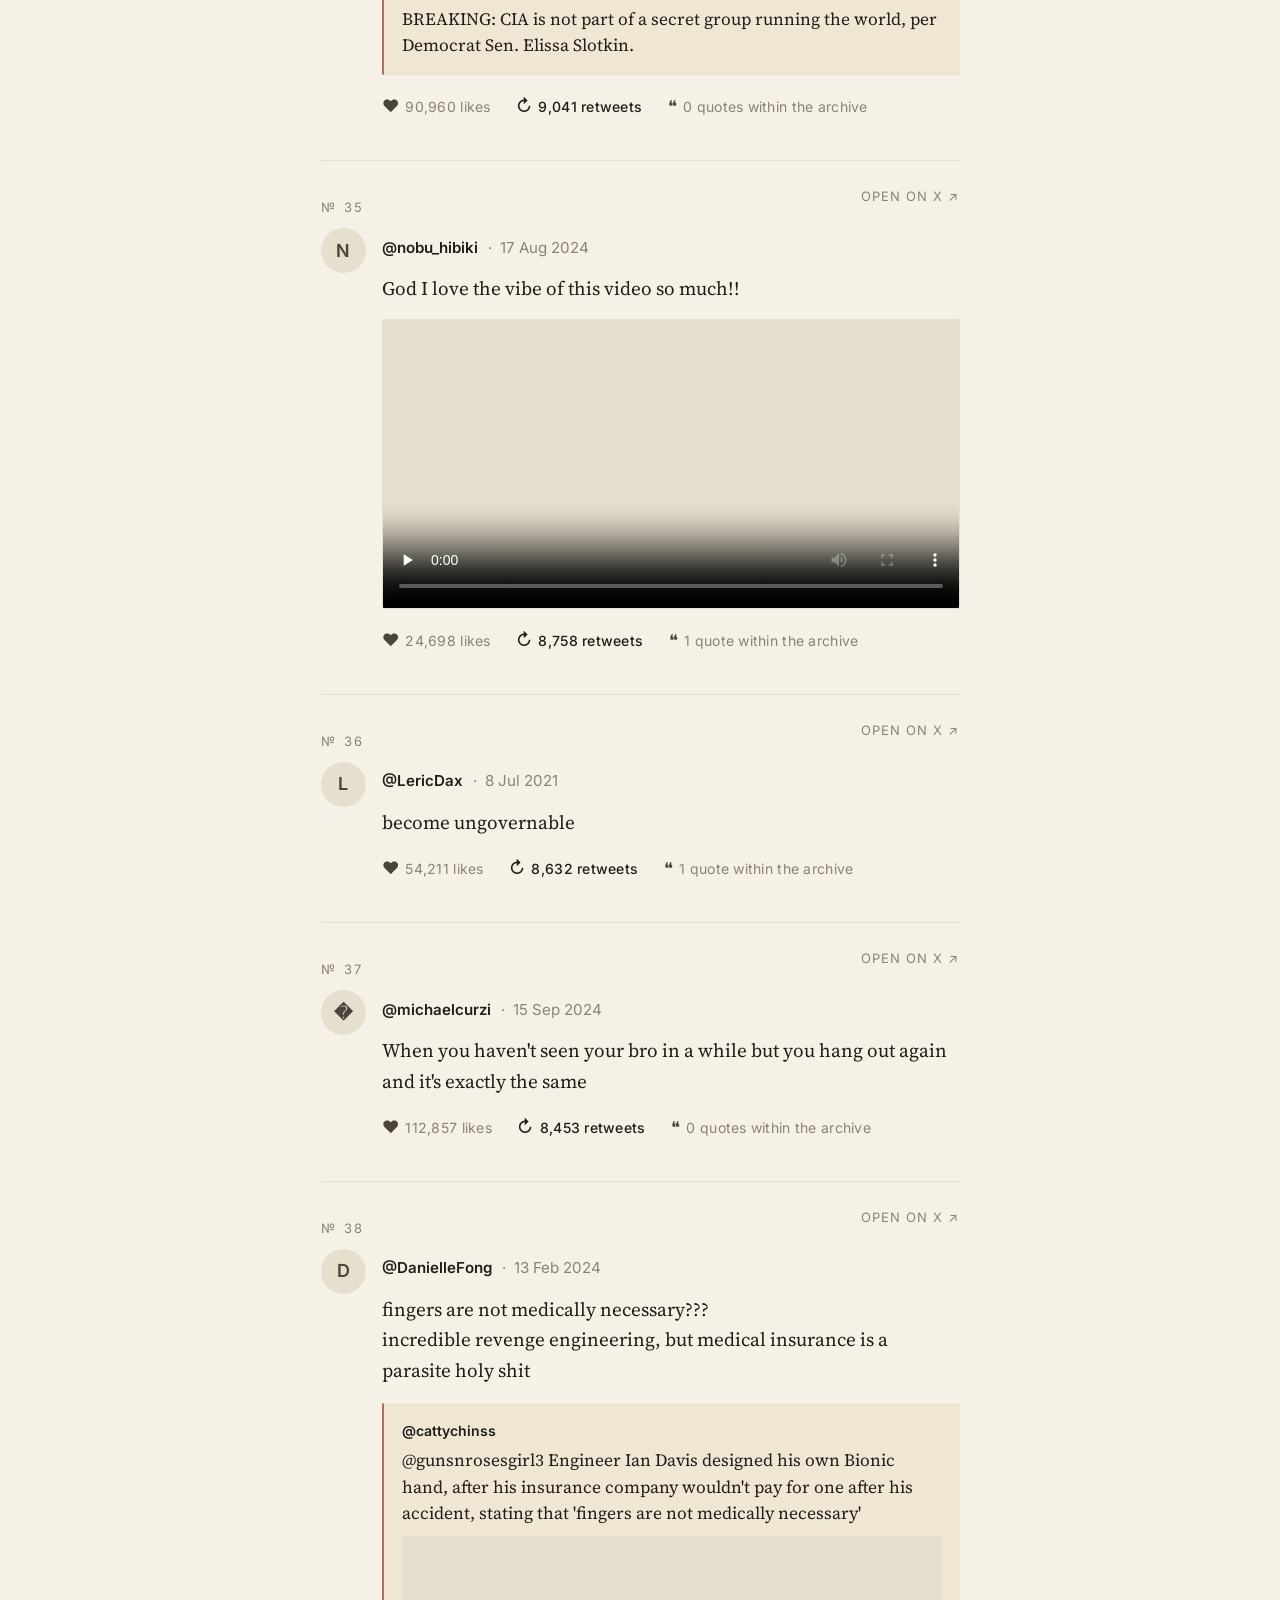
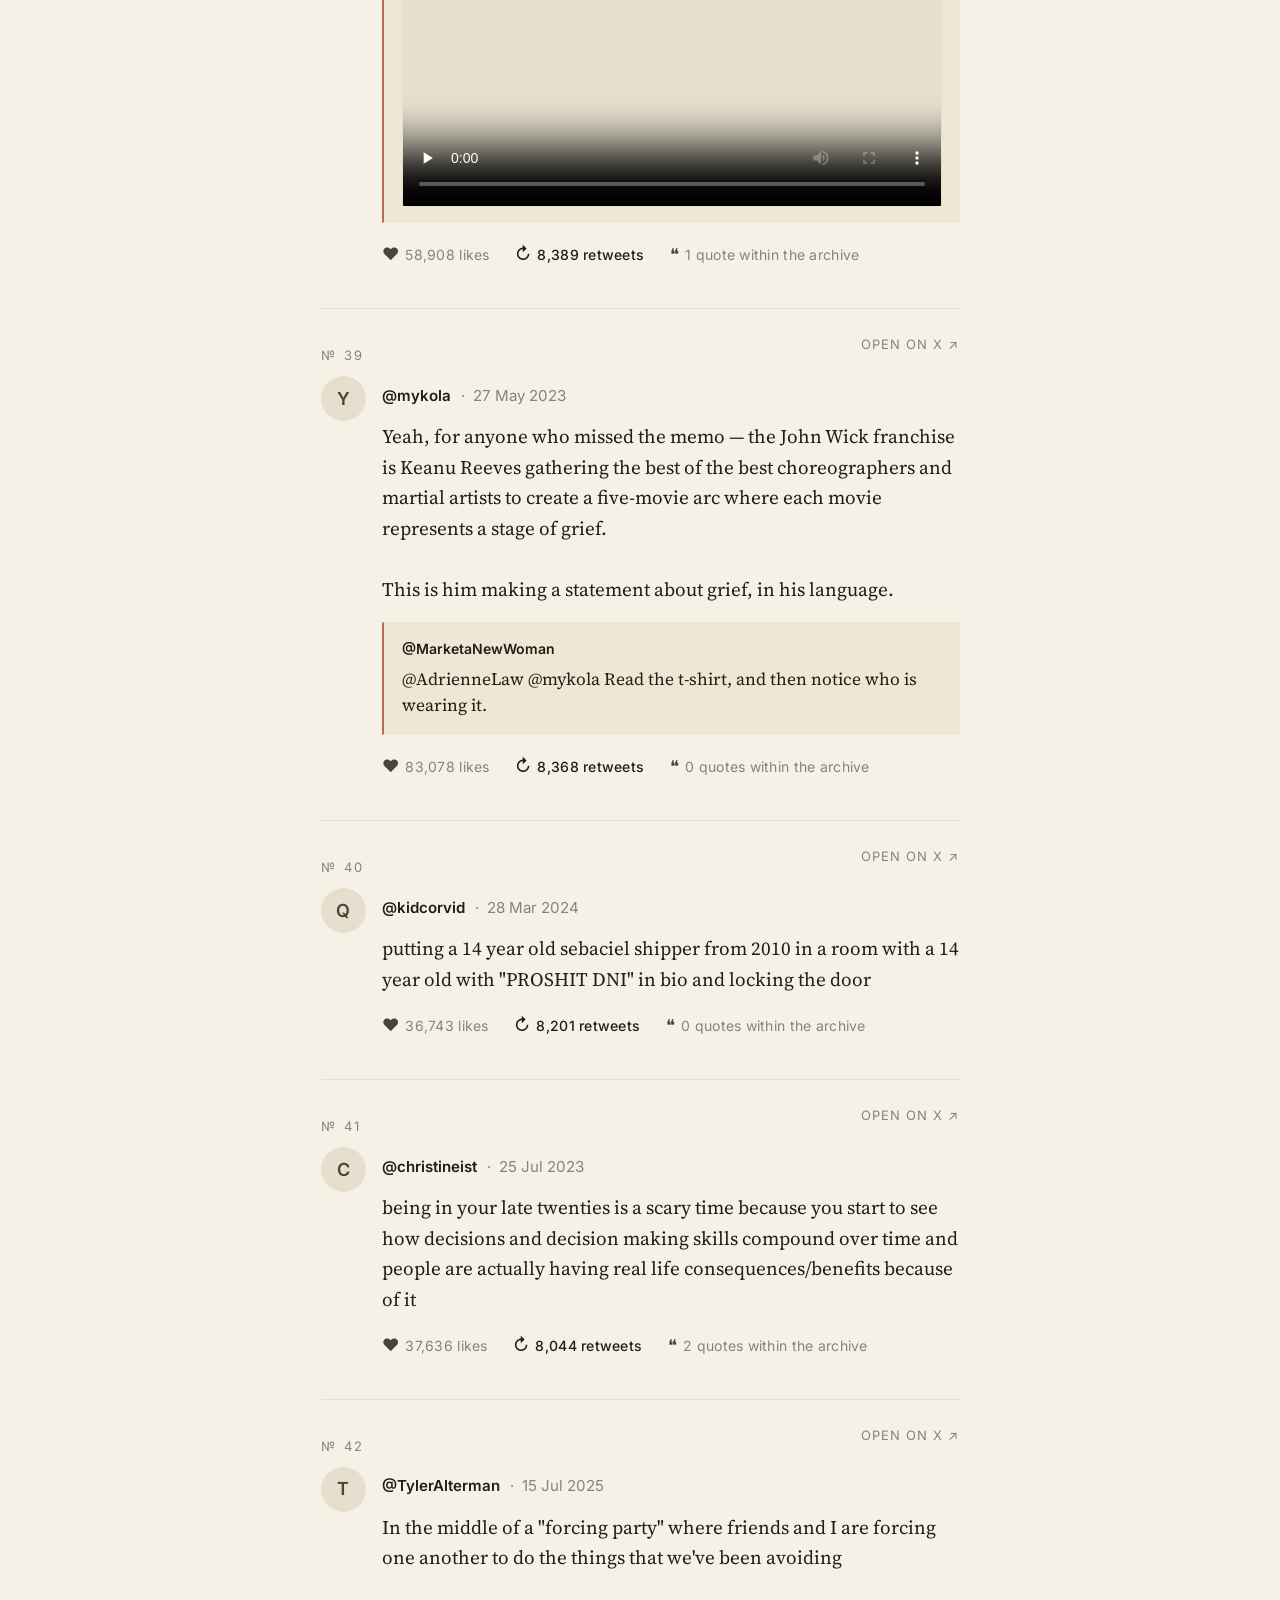
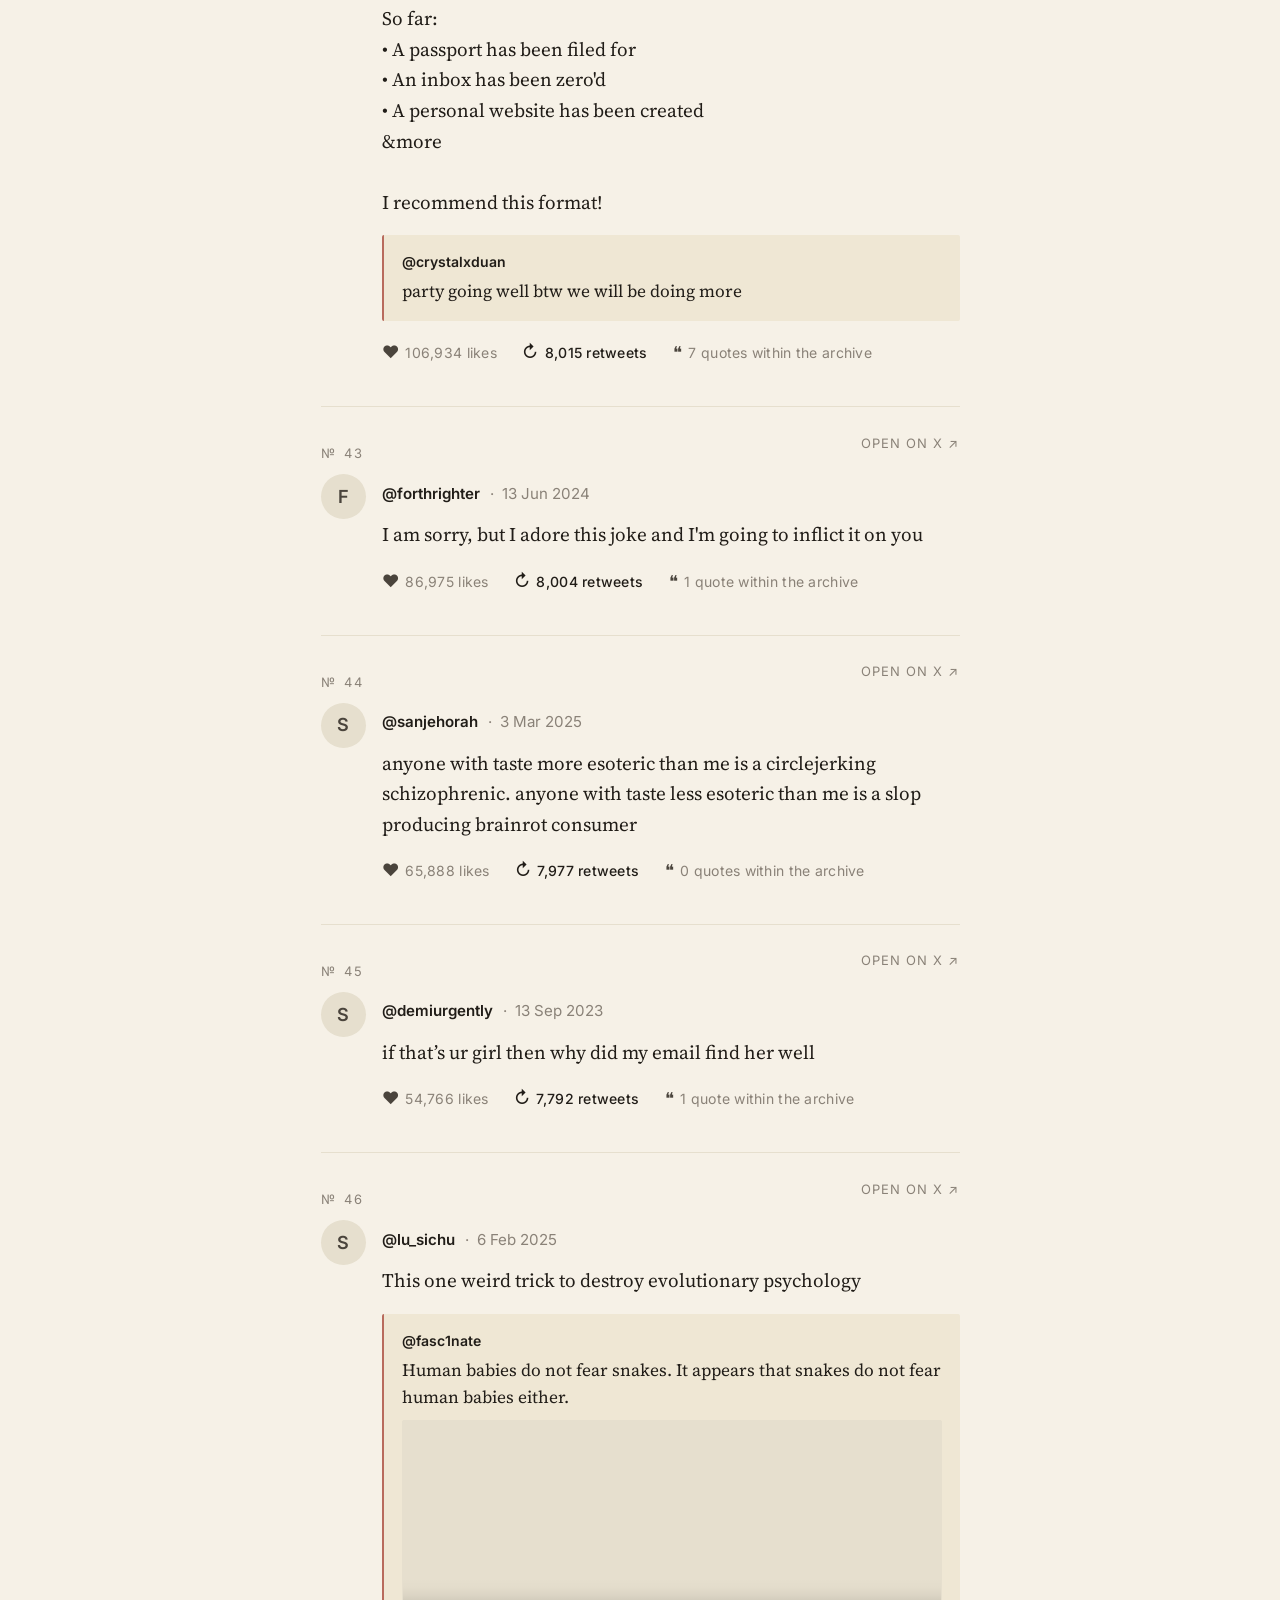
==== commit b1478cd5: "fix: present quote tweet counts as archive-internal Card metric now reads "quotes within the archive" ====
--- a/site/index.html
+++ b/site/index.html
@@ -181,6 +181,6 @@
   </article>
 </dialog>
 
-<script src="js/app.js?v=20" defer></script>
+<script src="js/app.js?v=22" defer></script>
 </body>
 </html>
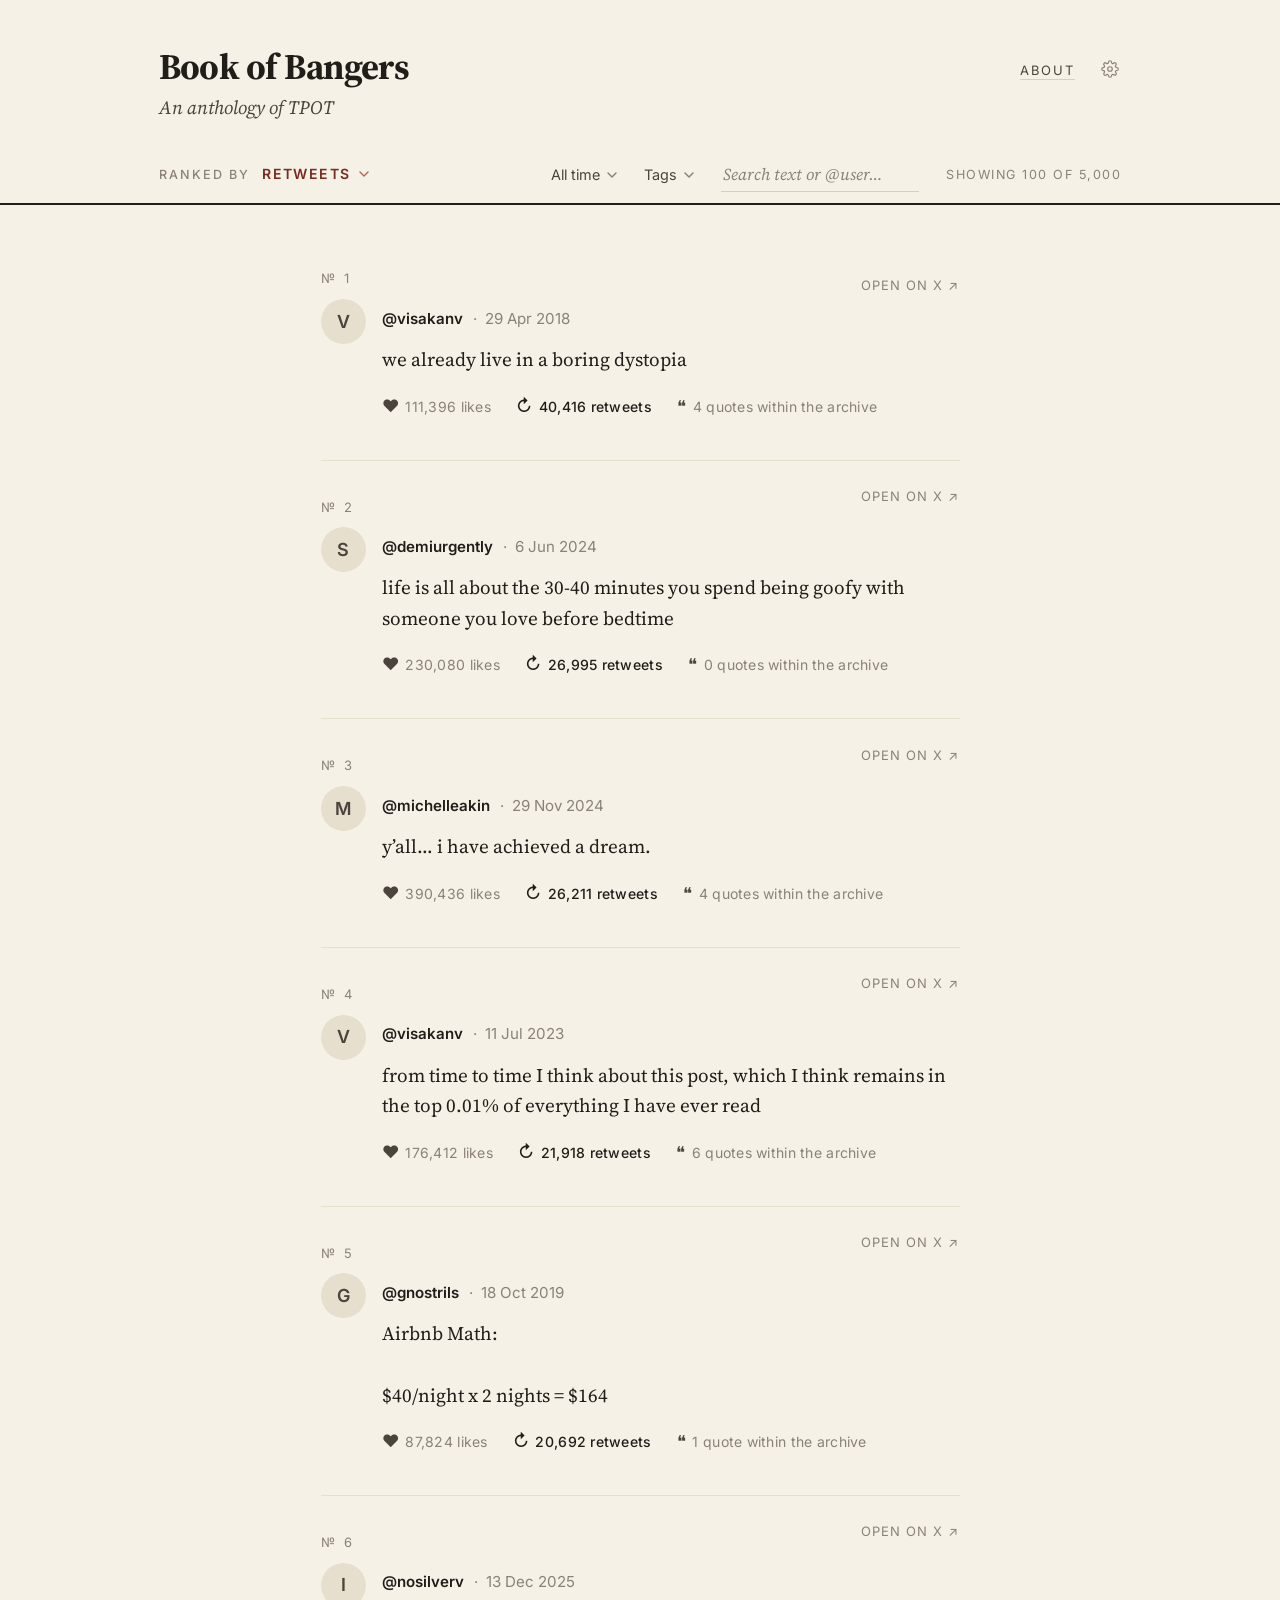
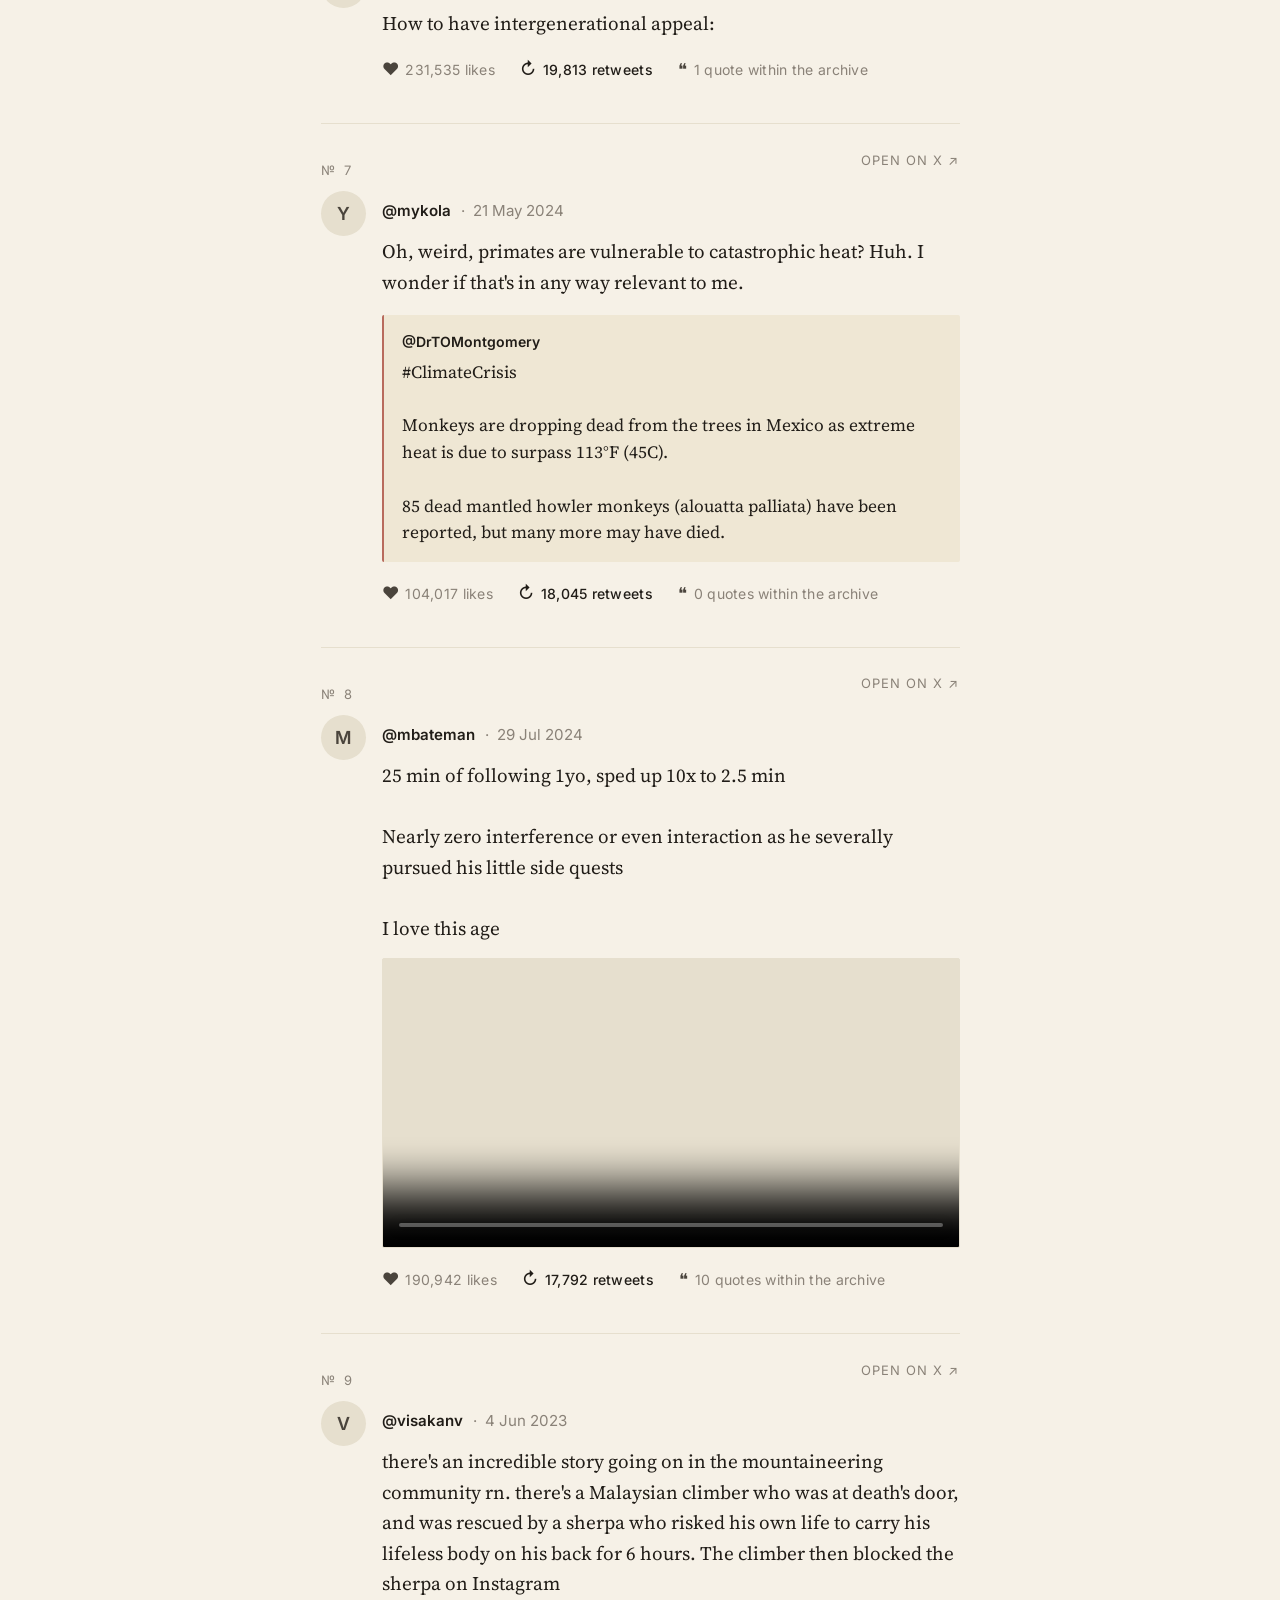
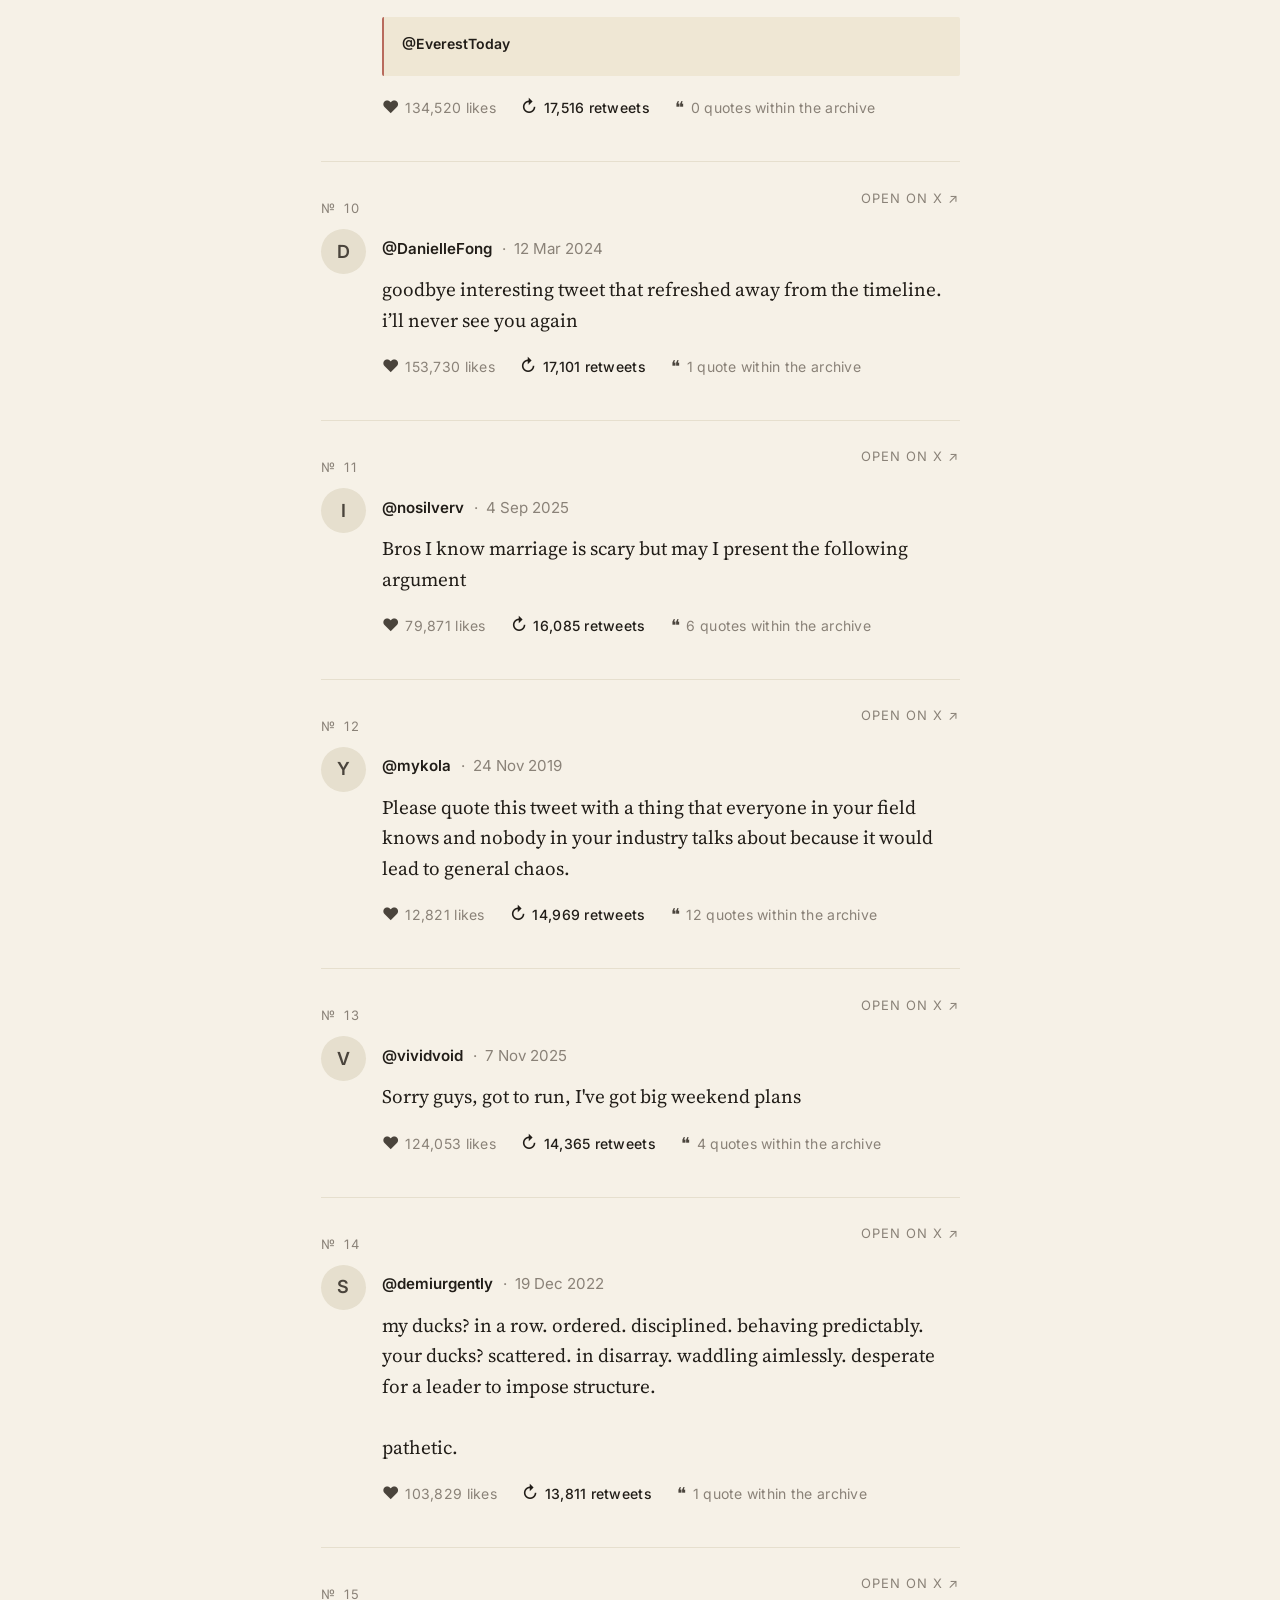
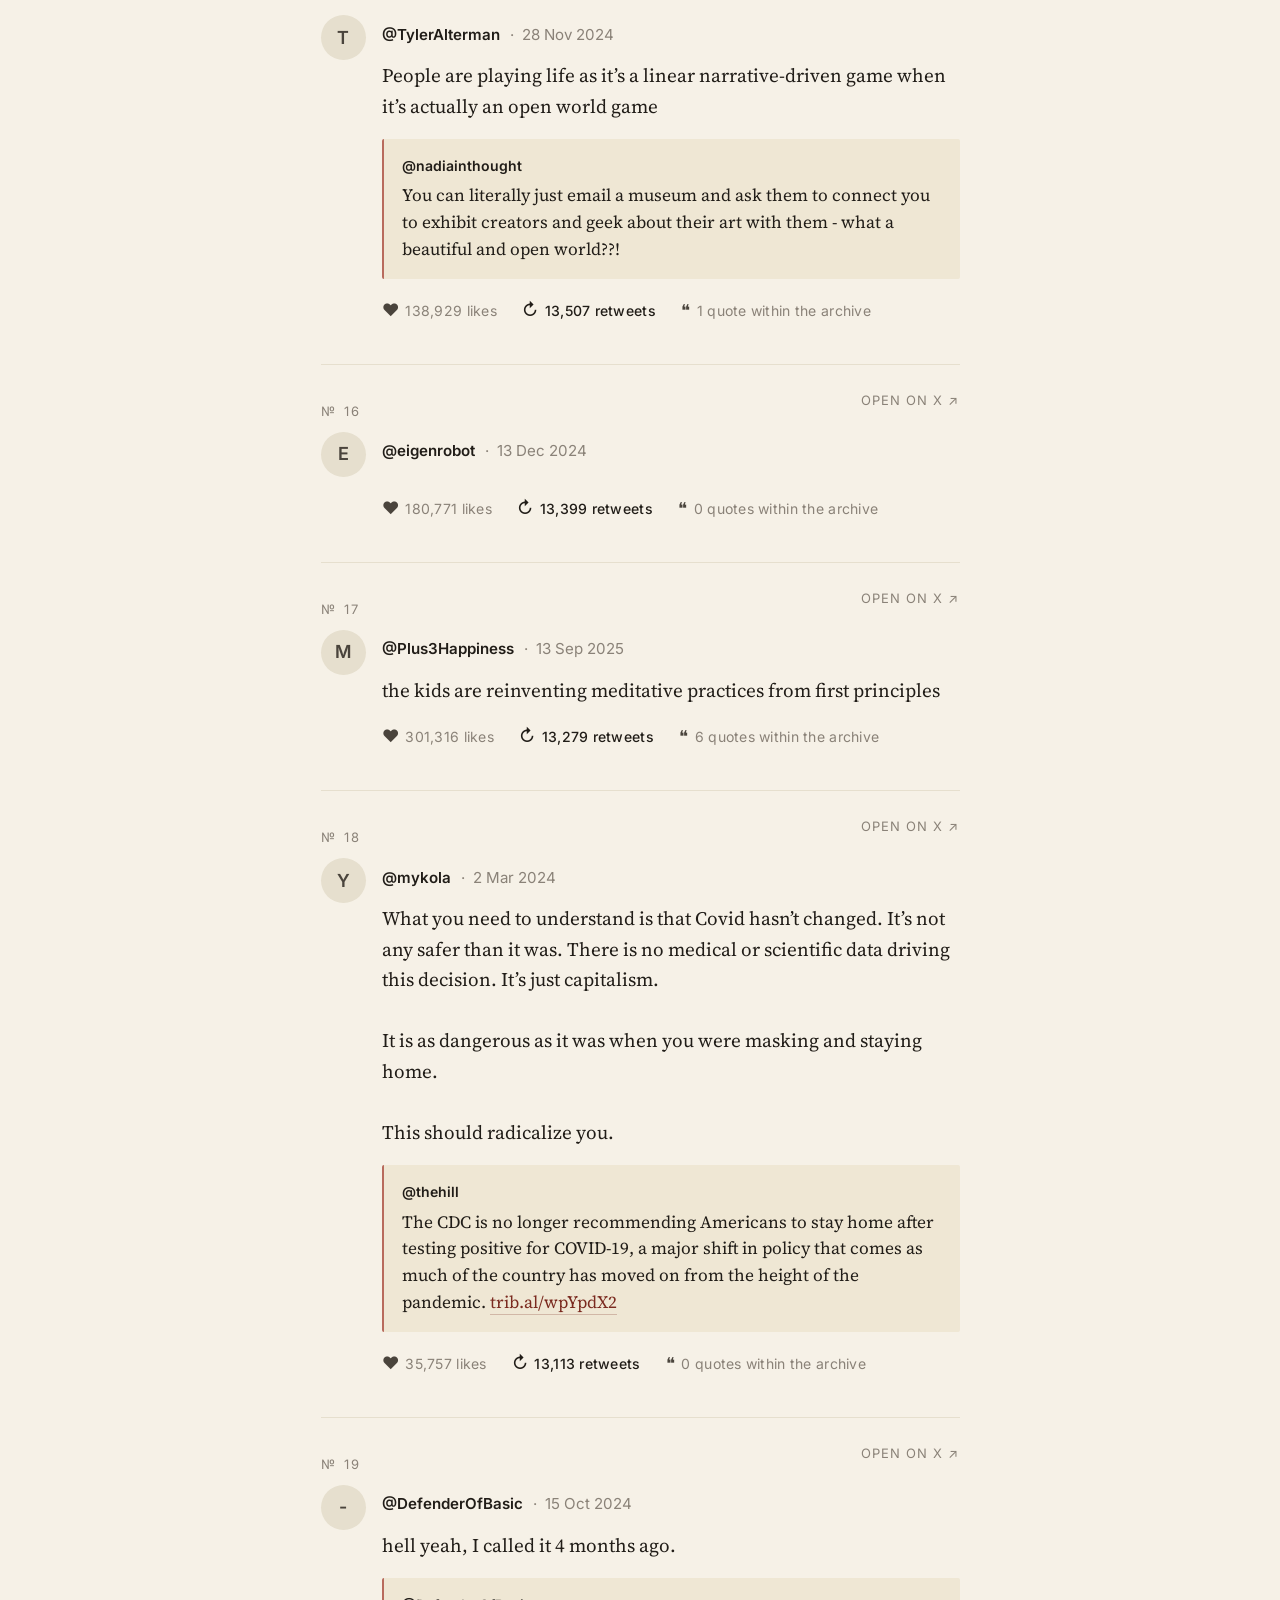
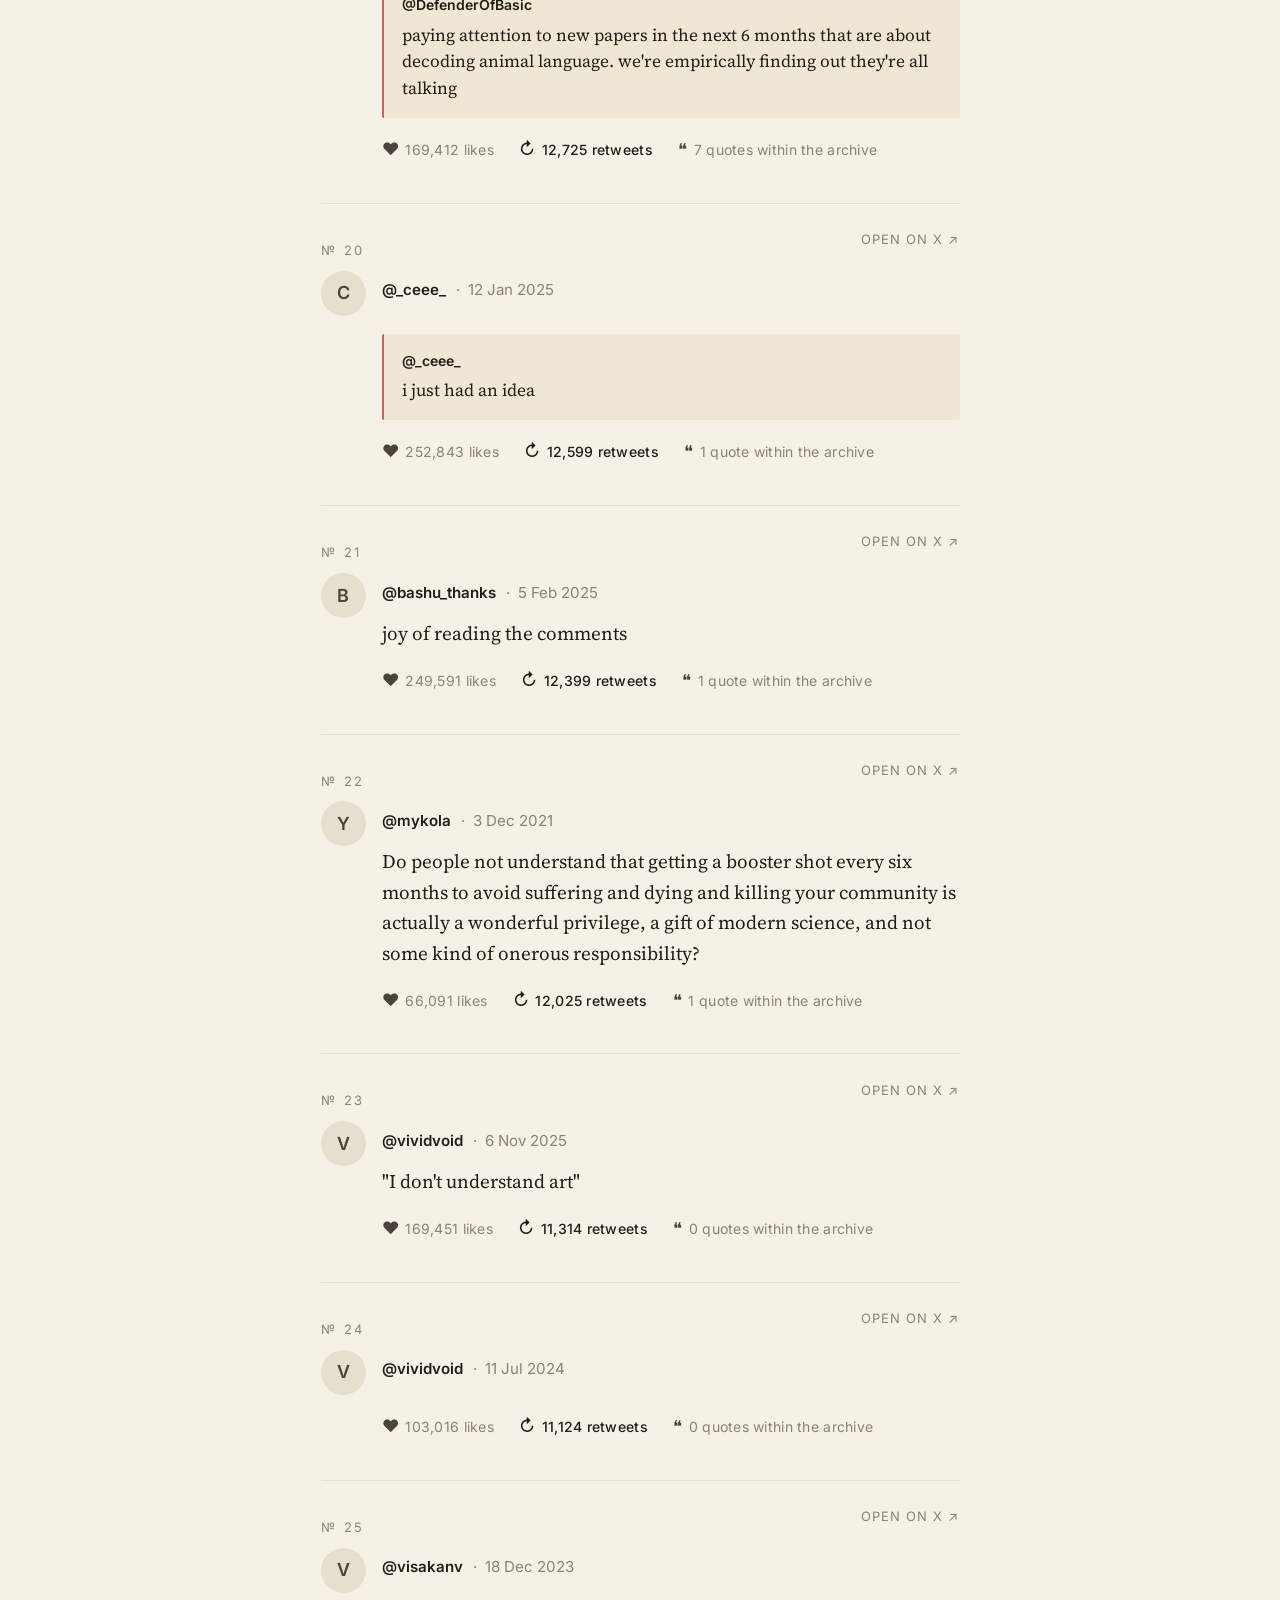
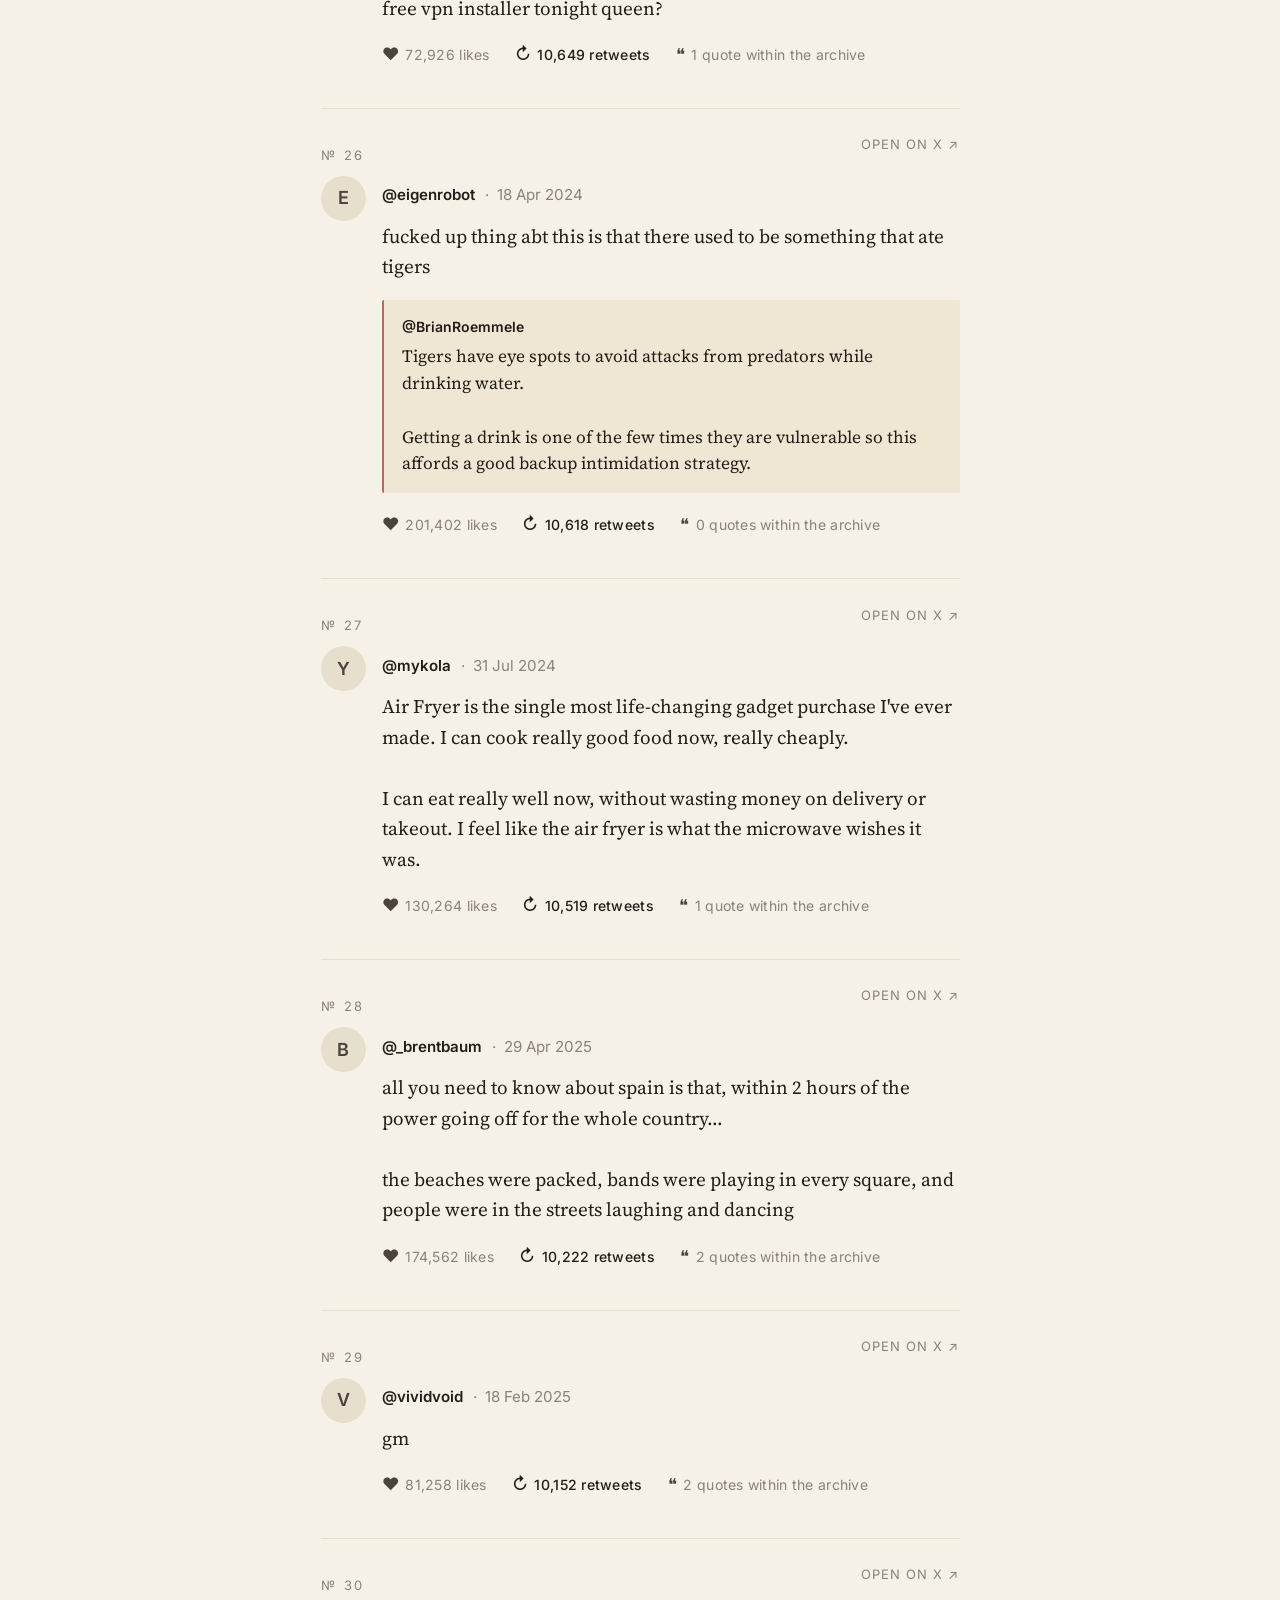
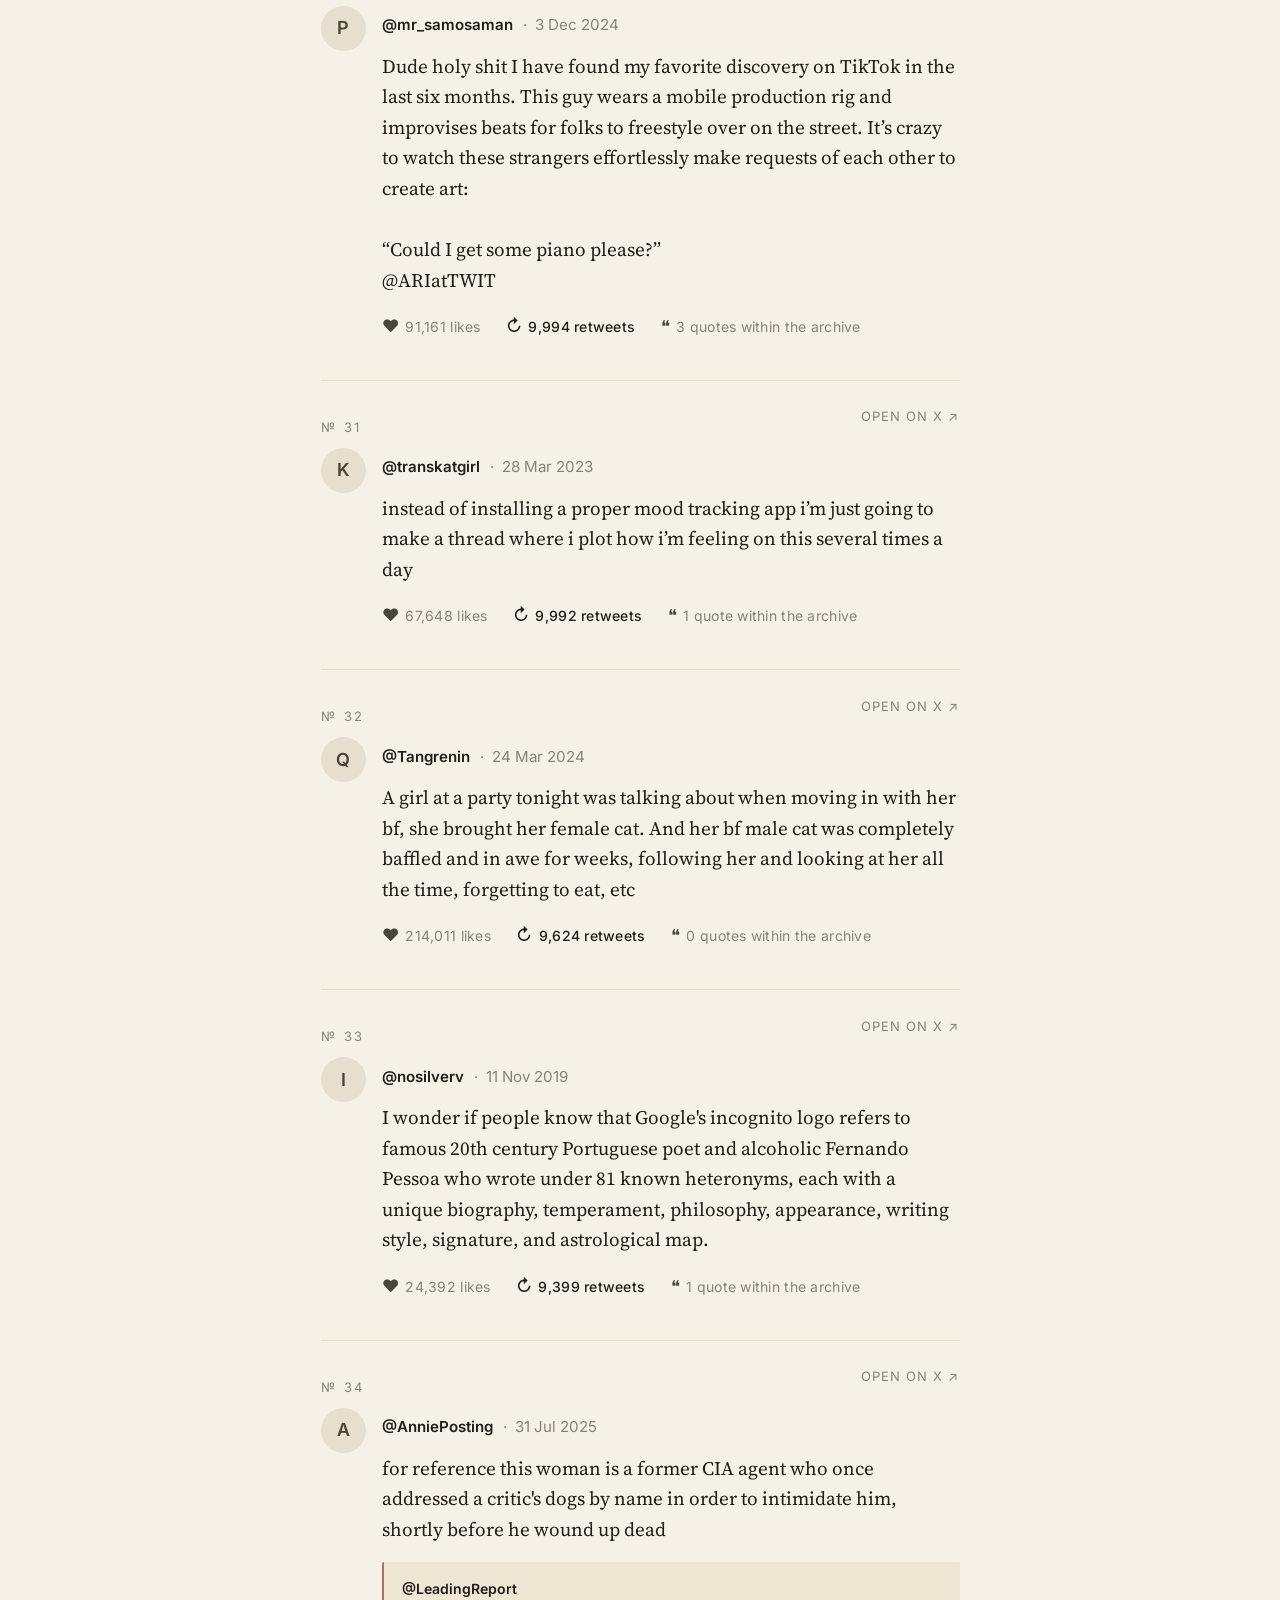
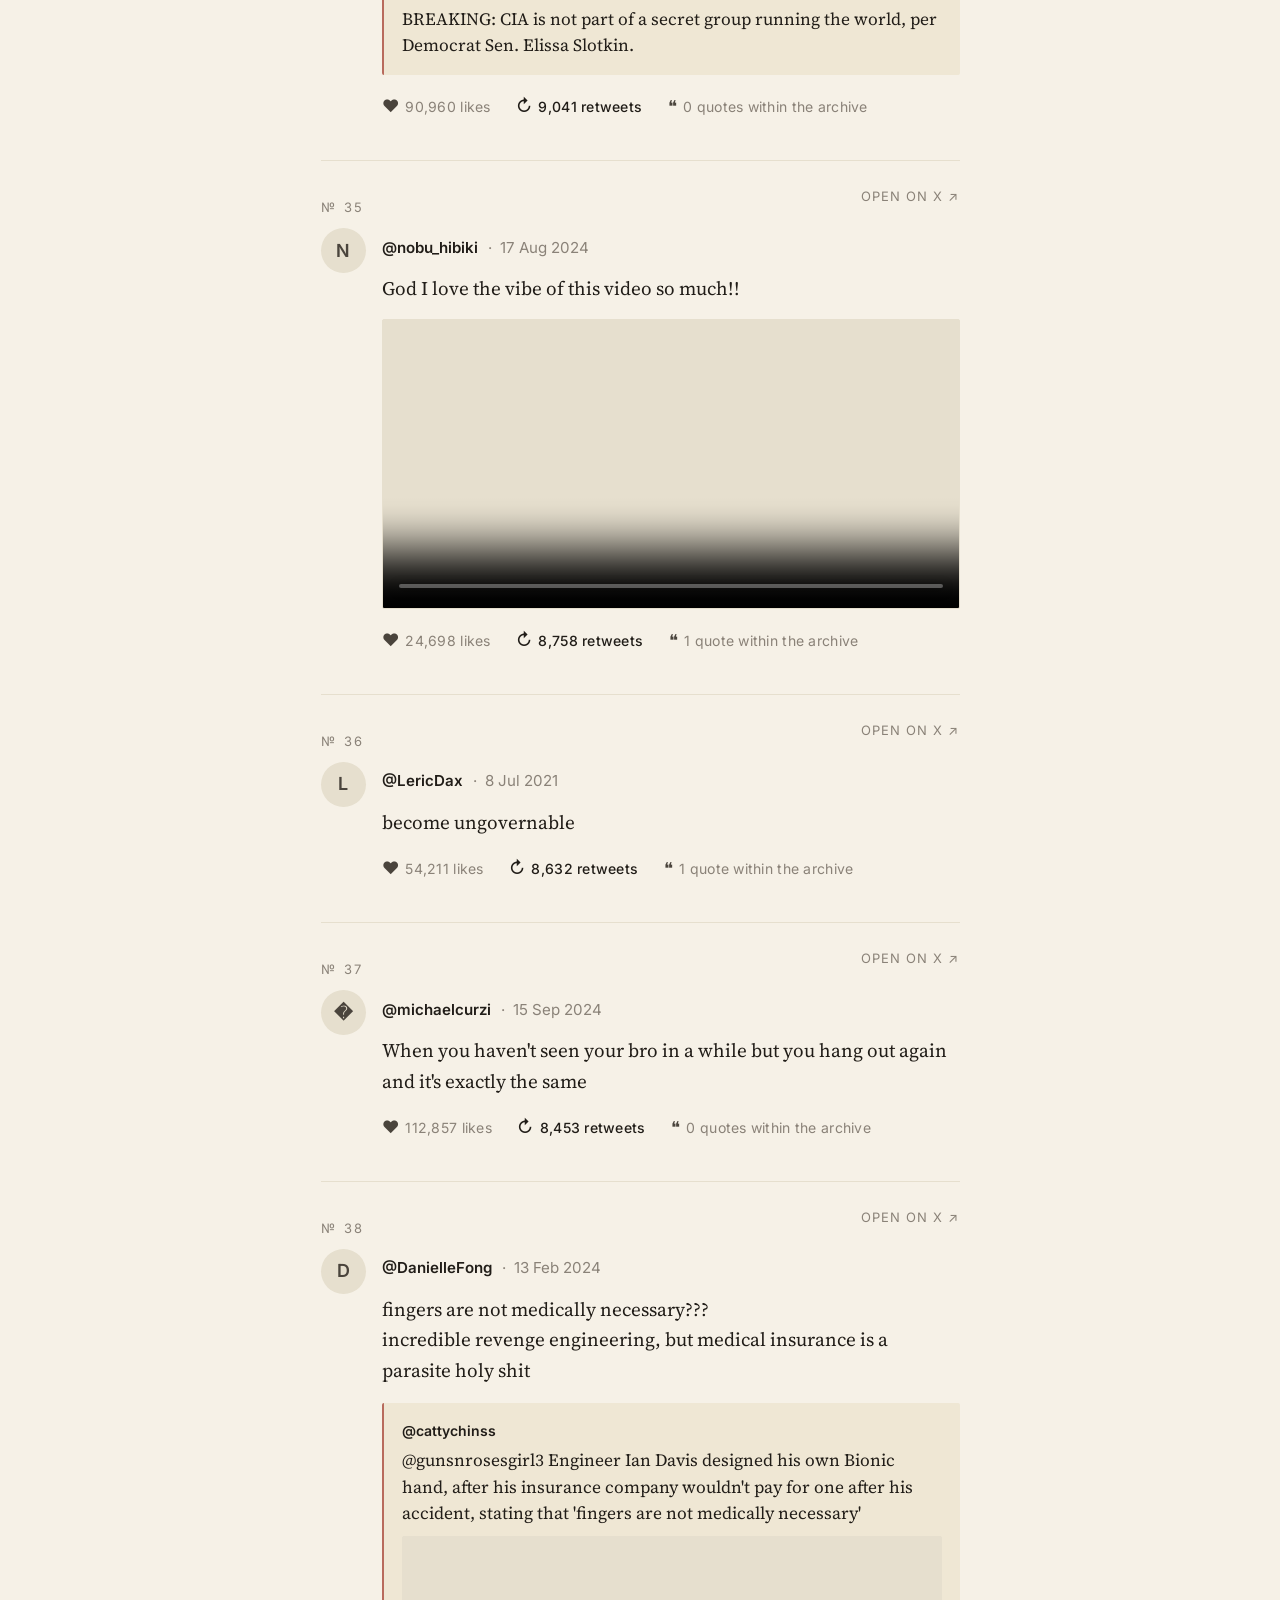
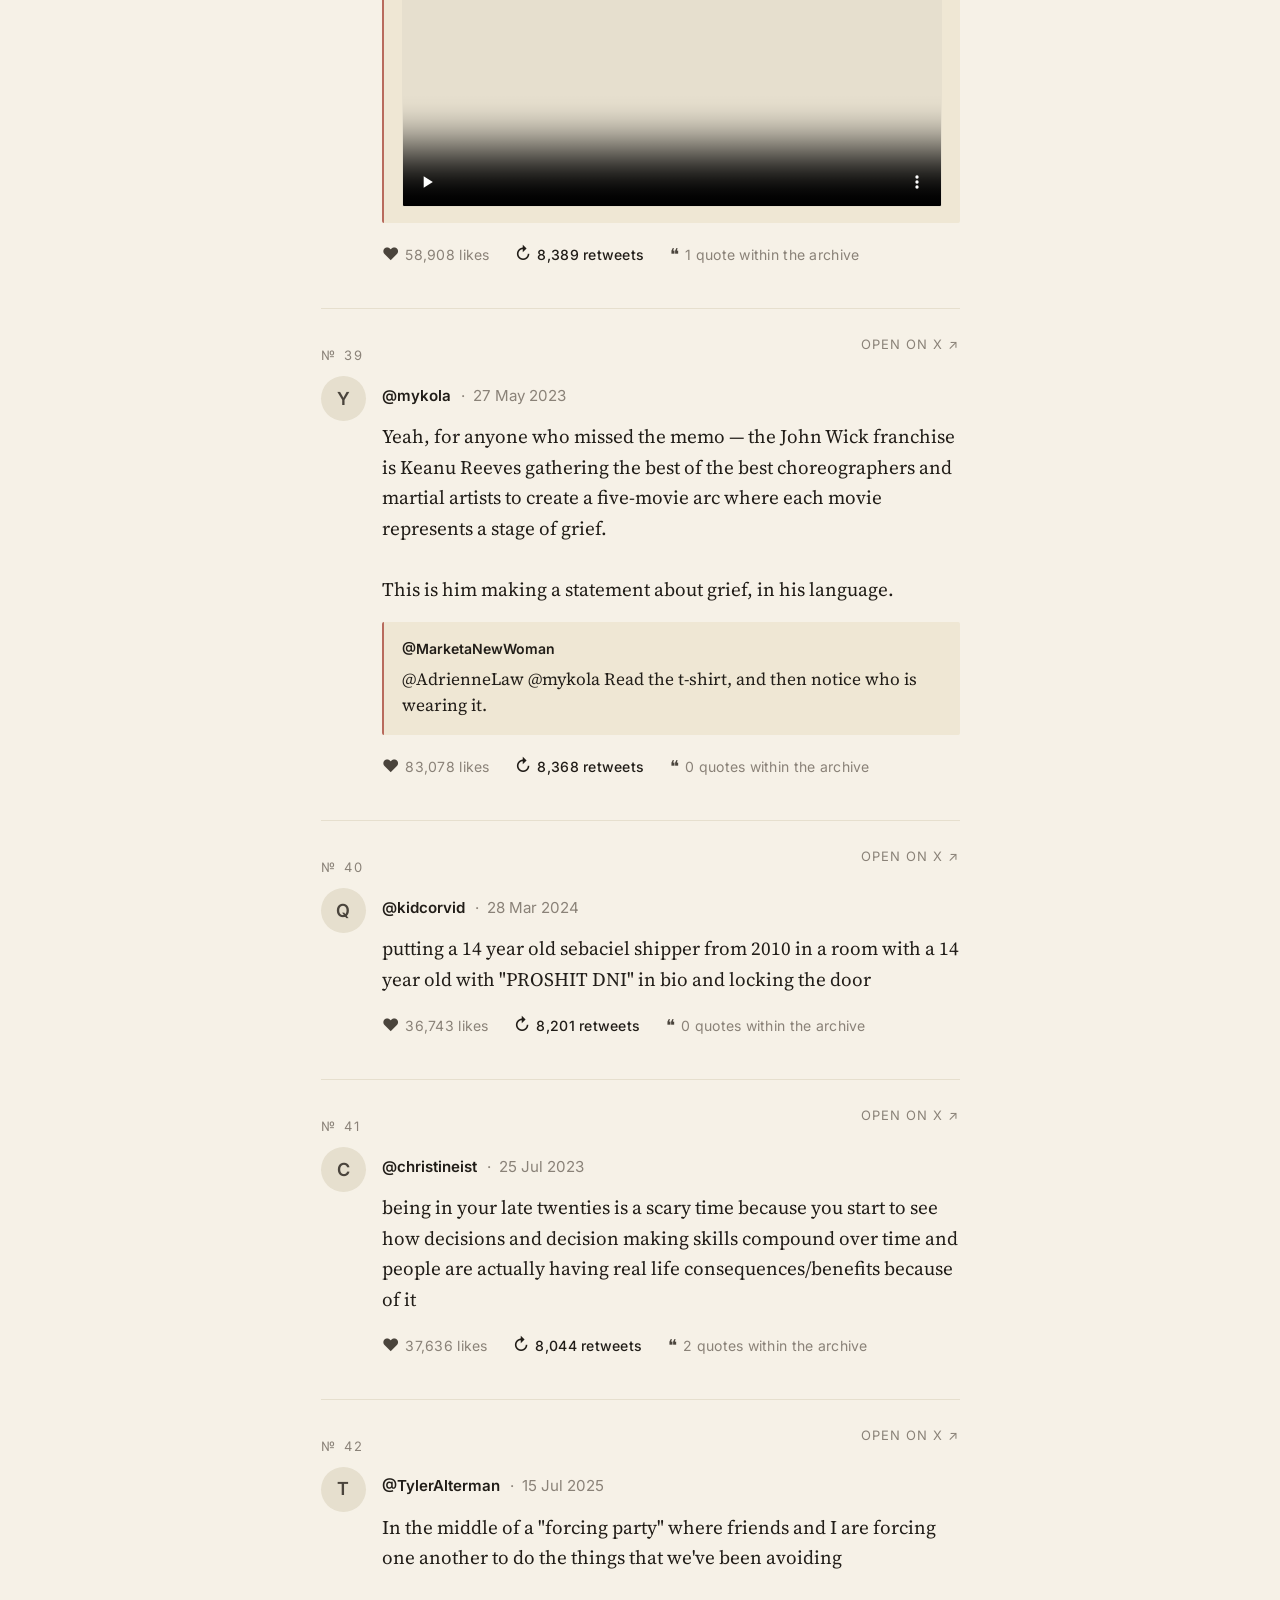
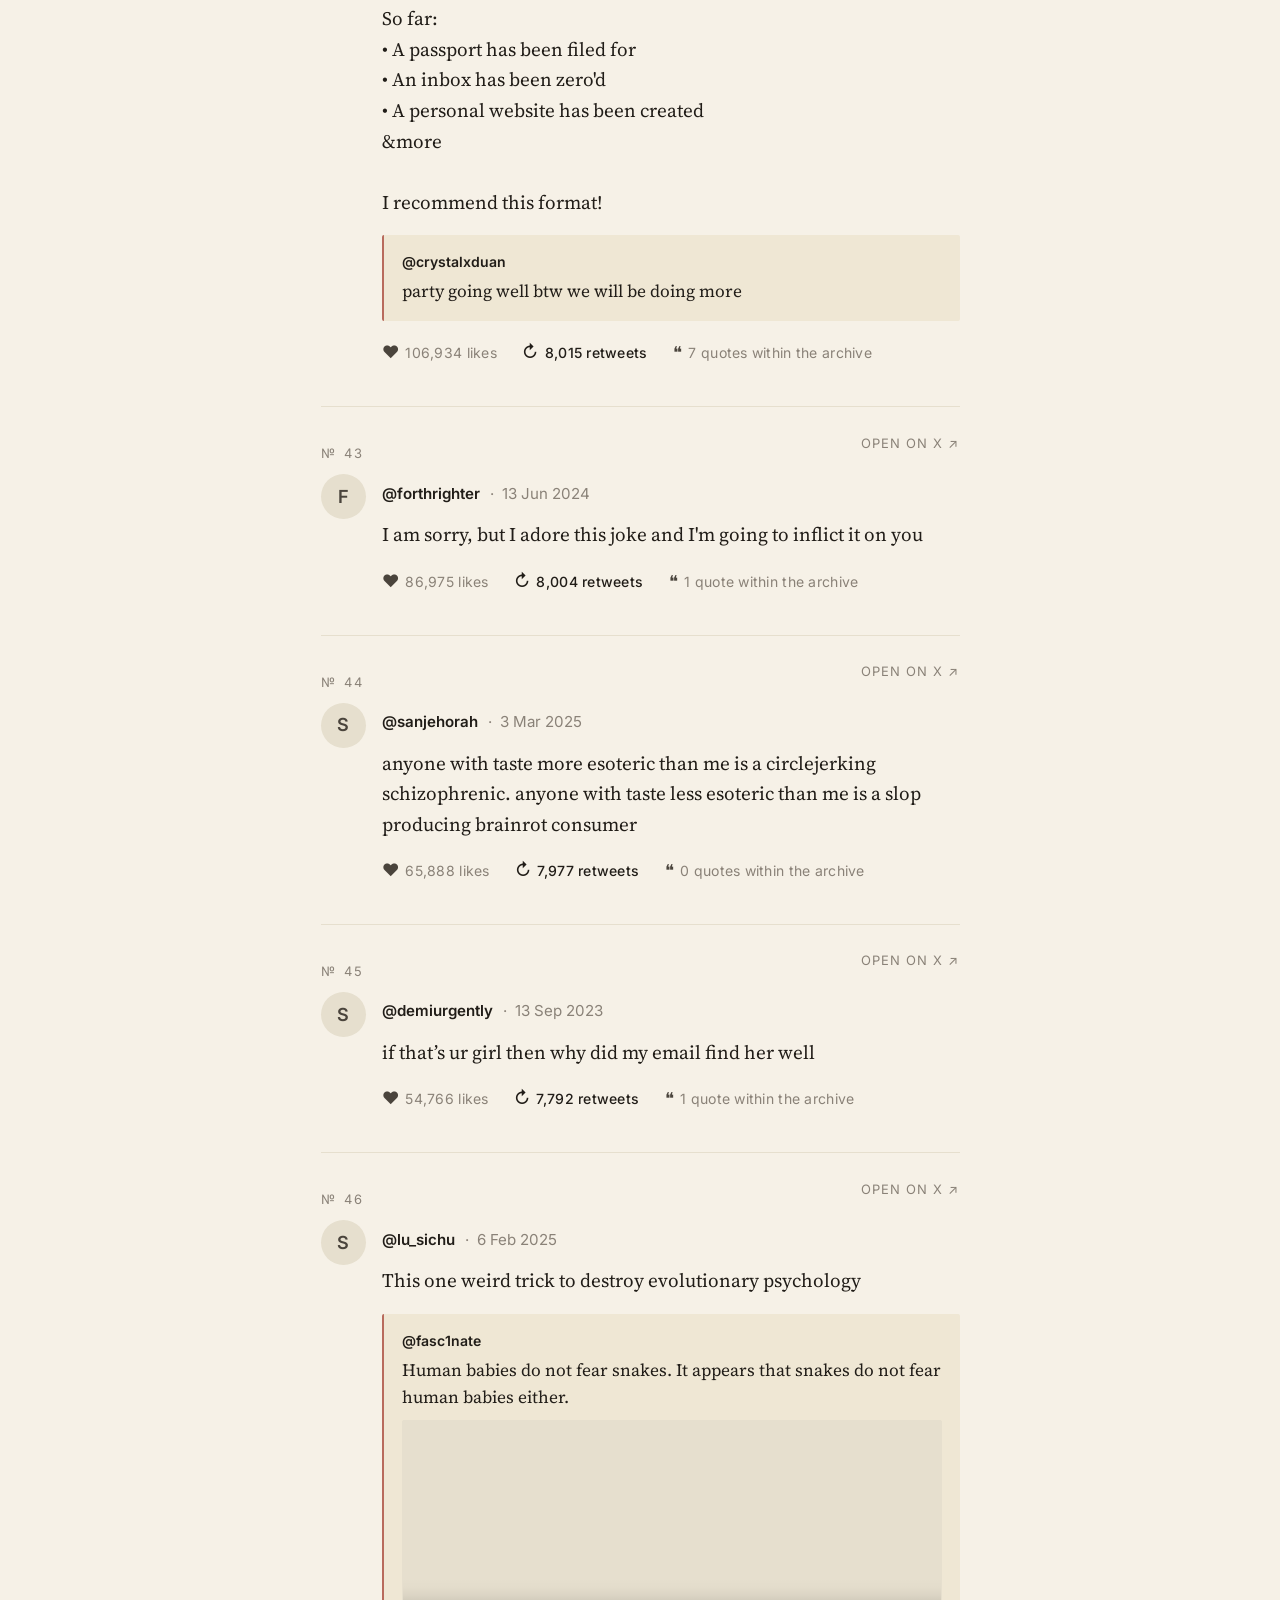
==== commit d81d3138: "fix: keep the quote count qualified at phone widths Phone widths hide the worded metric labels, whic" ====
--- a/site/index.html
+++ b/site/index.html
@@ -13,7 +13,7 @@
 <link rel="preconnect" href="https://fonts.googleapis.com">
 <link rel="preconnect" href="https://fonts.gstatic.com" crossorigin>
 <link href="https://fonts.googleapis.com/css2?family=Source+Serif+4:ital,opsz,wght@0,8..60,300;0,8..60,400;0,8..60,600;0,8..60,700;1,8..60,400;1,8..60,600&family=Inter:wght@400;500;600&display=swap" rel="stylesheet">
-<link rel="stylesheet" href="css/style.css?v=25">
+<link rel="stylesheet" href="css/style.css?v=26">
 </head>
 <body>
 
@@ -181,6 +181,6 @@
   </article>
 </dialog>
 
-<script src="js/app.js?v=22" defer></script>
+<script src="js/app.js?v=23" defer></script>
 </body>
 </html>
--- a/site/css/style.css
+++ b/site/css/style.css
@@ -658,6 +658,9 @@
    count reads as a button (beta feedback). */
 .card .metrics .metric.is-rank-metric { color: var(--ink); font-weight: 500; }
 .card .metrics .metric.is-rank-metric .glyph { color: var(--ink); }
+/* Short qualifier for the quote count; shown only at phone widths, where
+   the full "quotes within the archive" label is hidden (see media query). */
+.card .metrics .metric-scope-sm { display: none; }
 
 .card .open-x {
   position: absolute;
@@ -966,7 +969,10 @@
   /* Glyph + count only: the worded labels can't fit on one line at phone
      widths, and each wrapped line costs ~50px. Labels stay in the DOM,
      visually hidden, so screen readers still hear "230,080 likes". */
-  .card .metrics { gap: 0.4rem 1.3rem; }
+  /* 0.73rem type (vs 0.78 base; 18px root) and the tighter column gap buy
+     ~22px of line width: full numbers plus the "in TPOT" qualifier stay on
+     one line down to 360px-wide phones. */
+  .card .metrics { gap: 0.4rem 1.15rem; font-size: 0.73rem; }
   .card .metrics .metric-label {
     position: absolute;
     width: 1px;
@@ -975,6 +981,11 @@
     clip: rect(0 0 0 0);
     white-space: nowrap;
   }
+  /* The quote count would read as a bare (often zero) number without its
+     qualifier, so swap the full scope for a short one that fits the line:
+     "quotes within the archive" → "in TPOT". */
+  .card .metrics .metric-scope { display: none; }
+  .card .metrics .metric-scope-sm { display: inline; font-size: 0.92em; }
   dialog.about article { padding: 2rem 1.25rem 2.5rem; }
   /* avoid tooltips that overflow viewport on mobile */
   [data-tip]:hover::after, [data-tip]:focus-visible::after { display: none; }
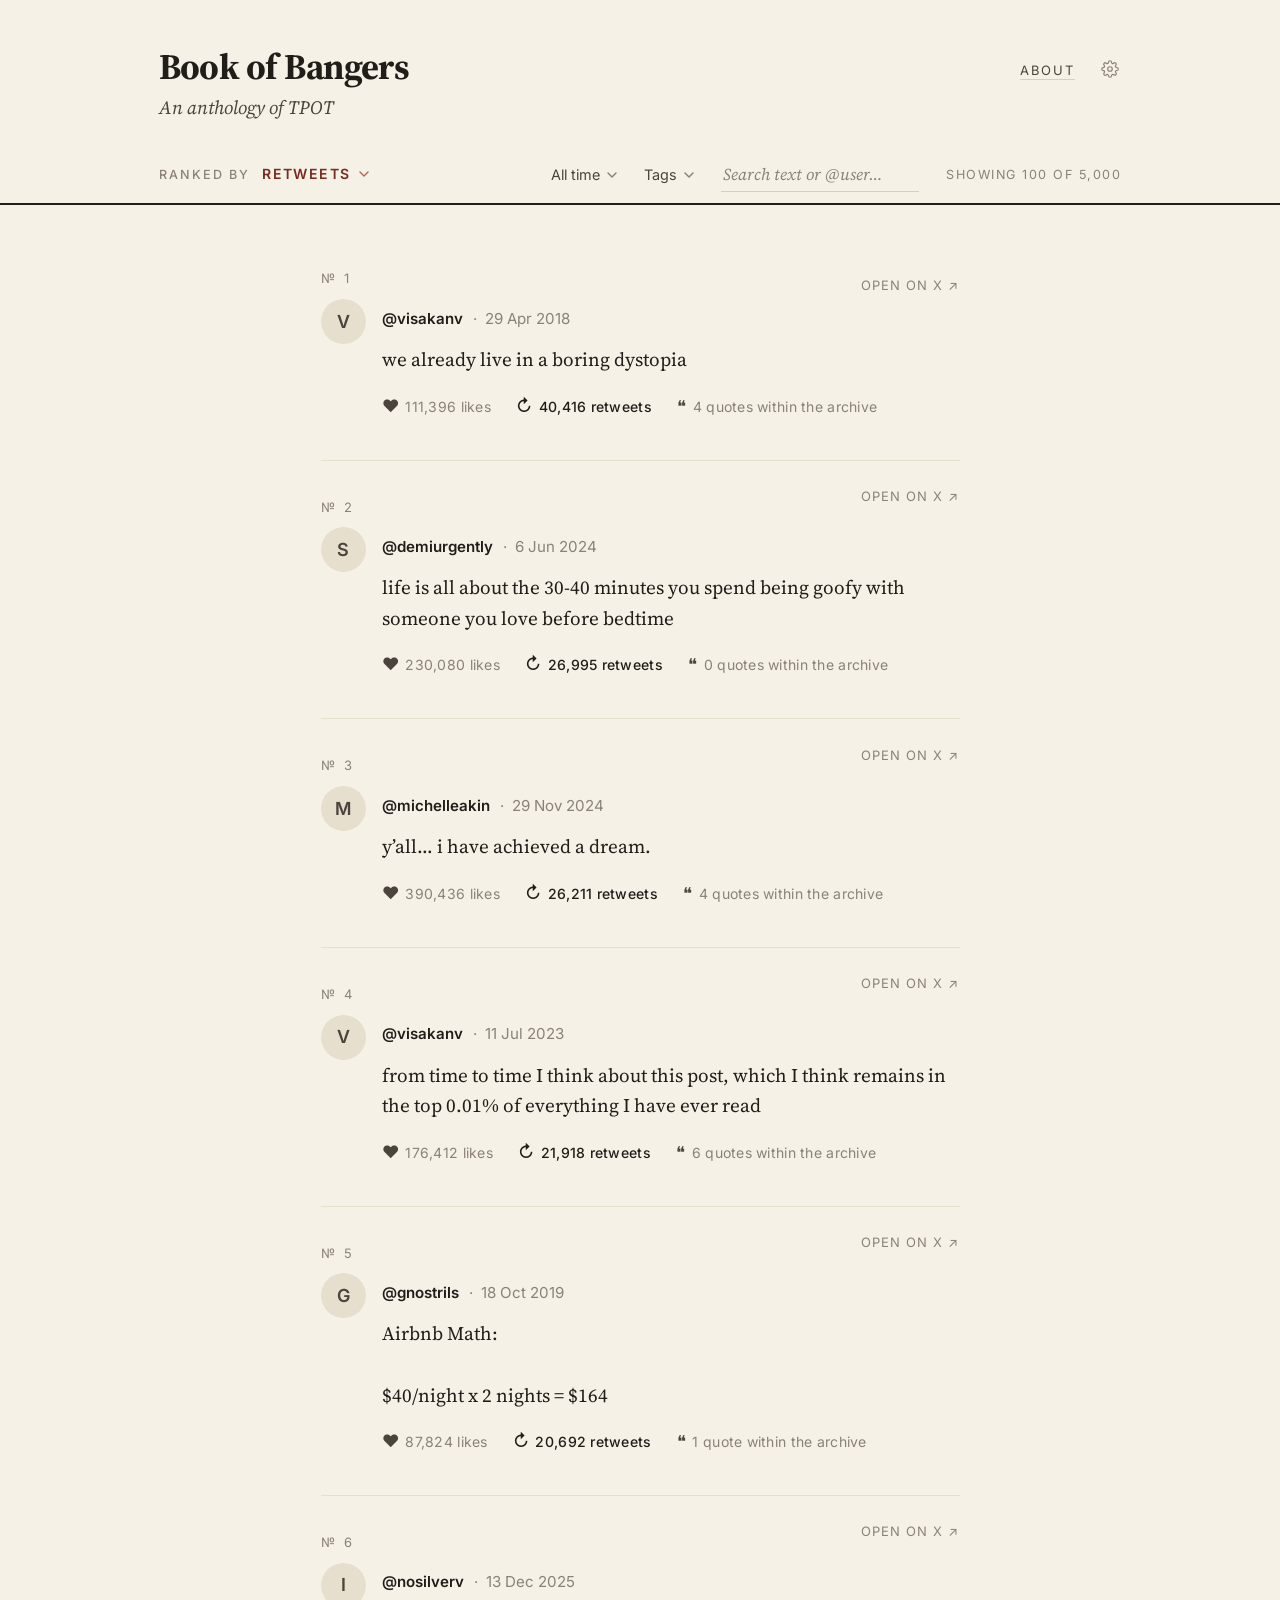
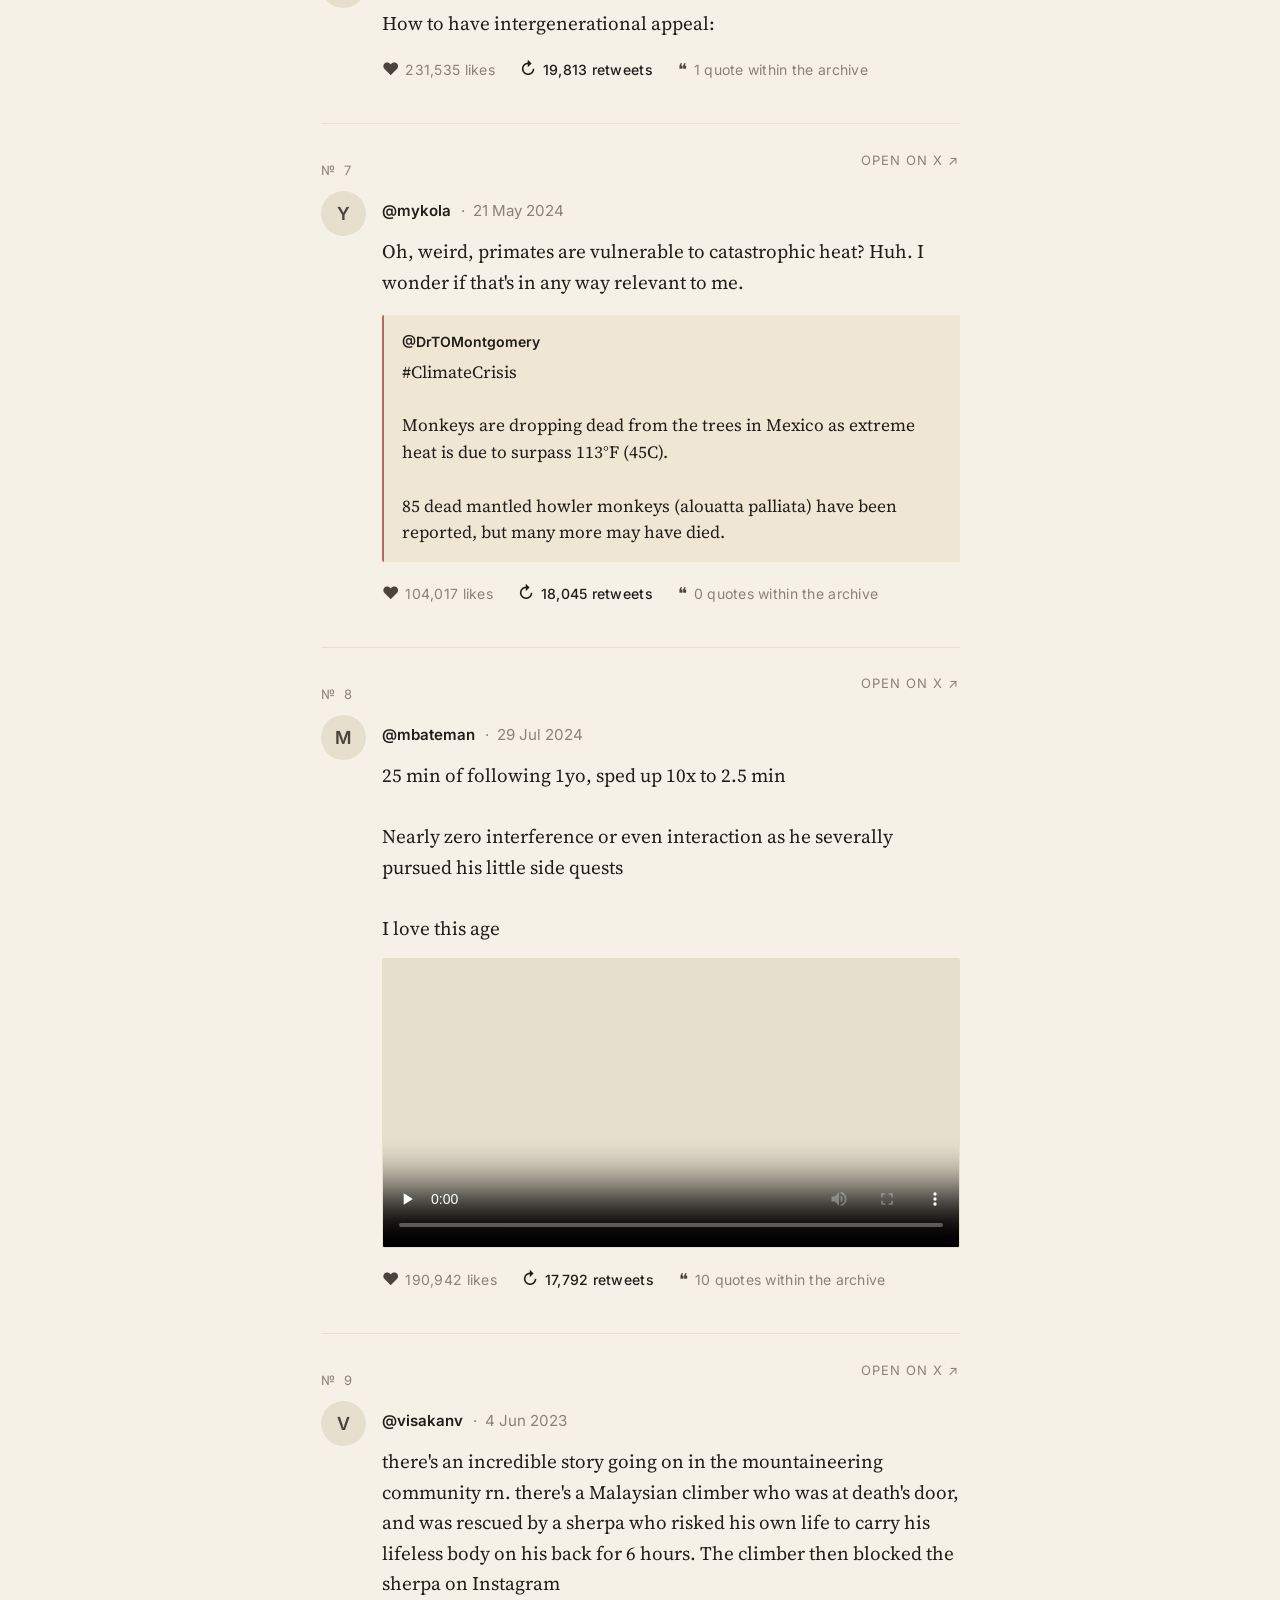
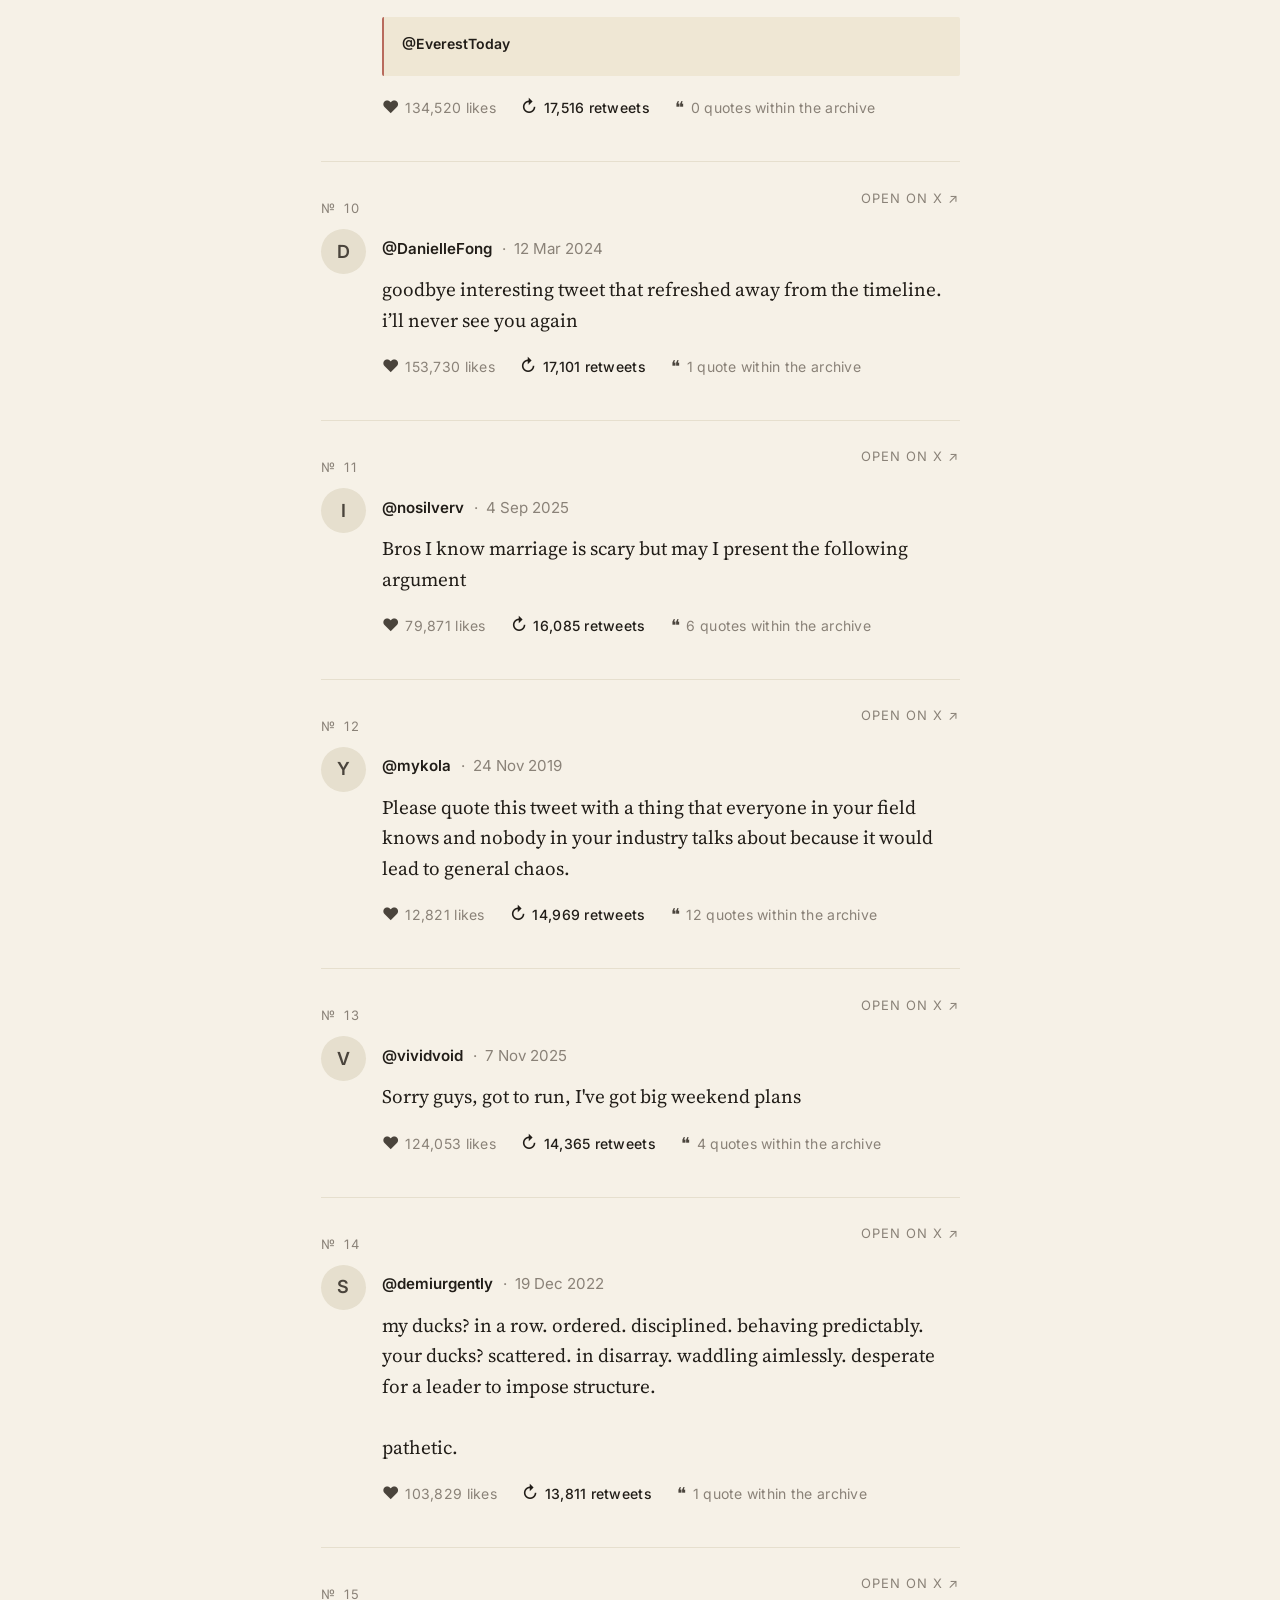
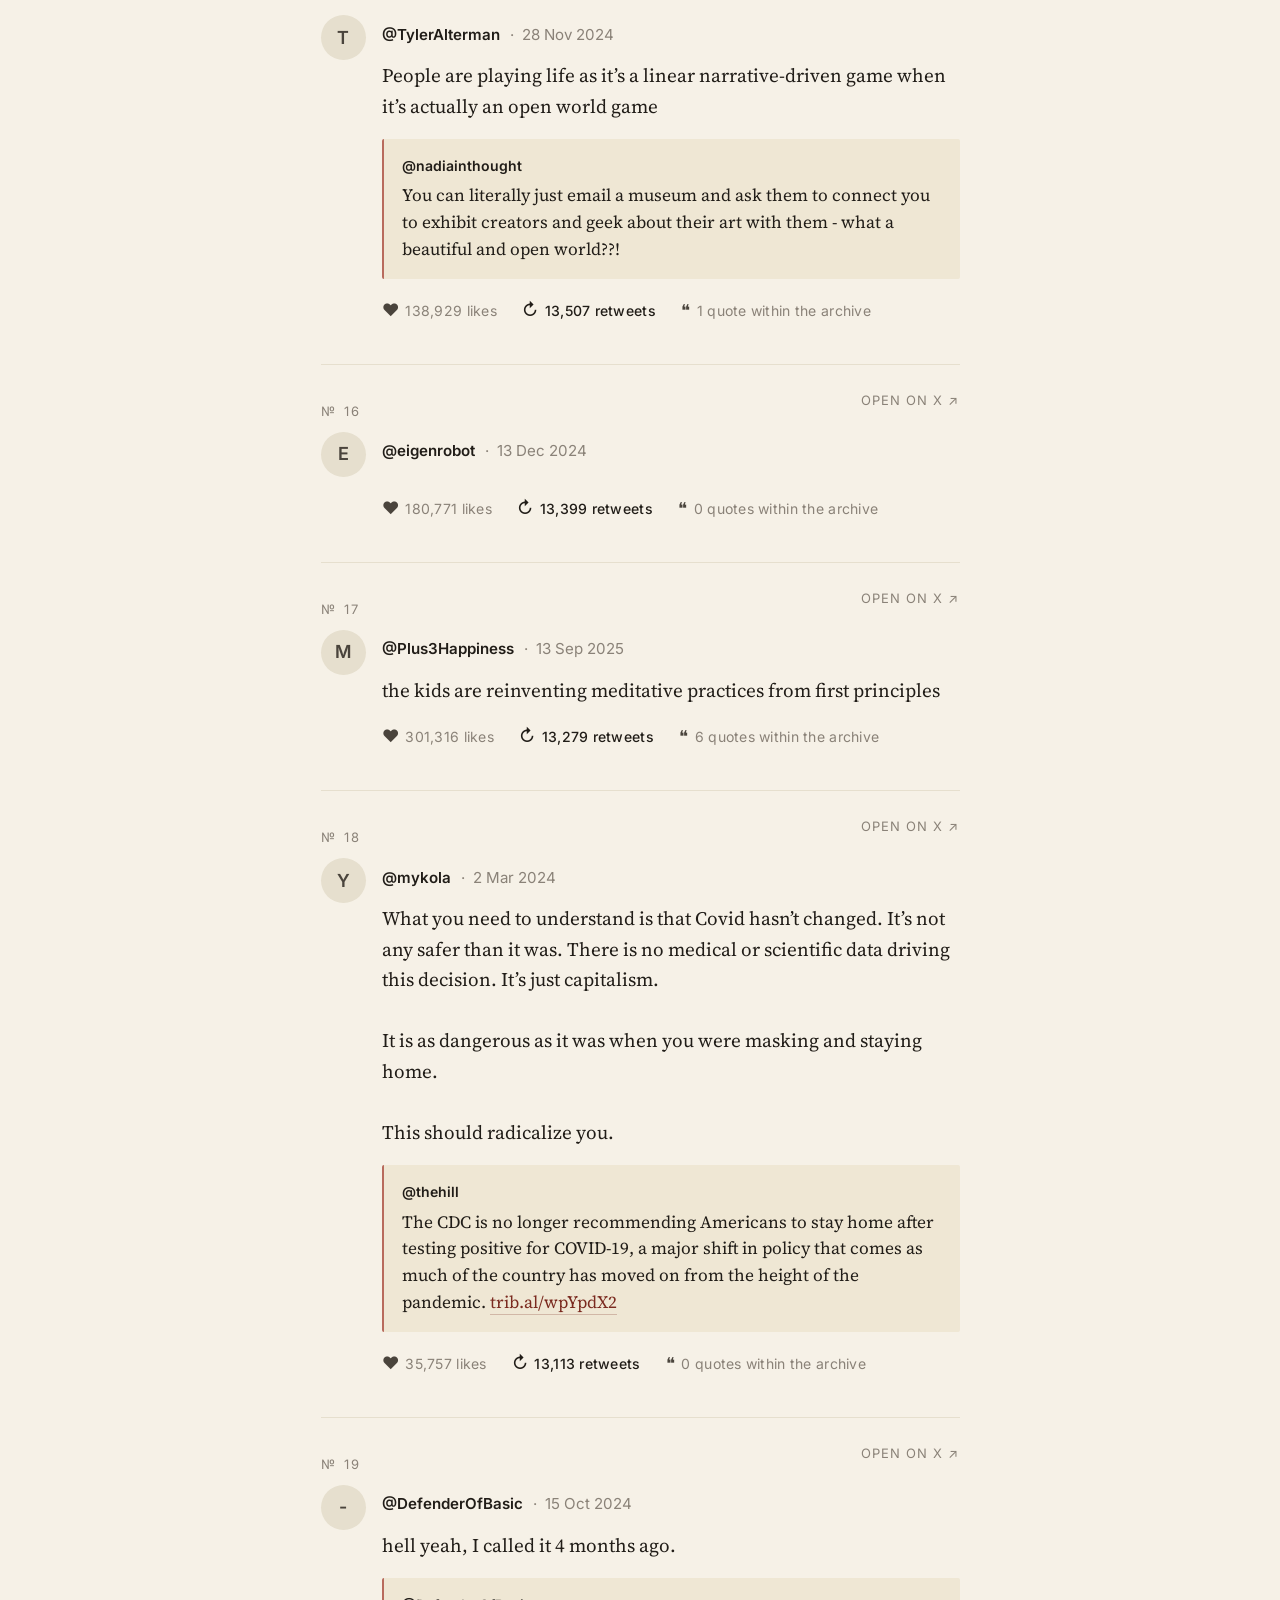
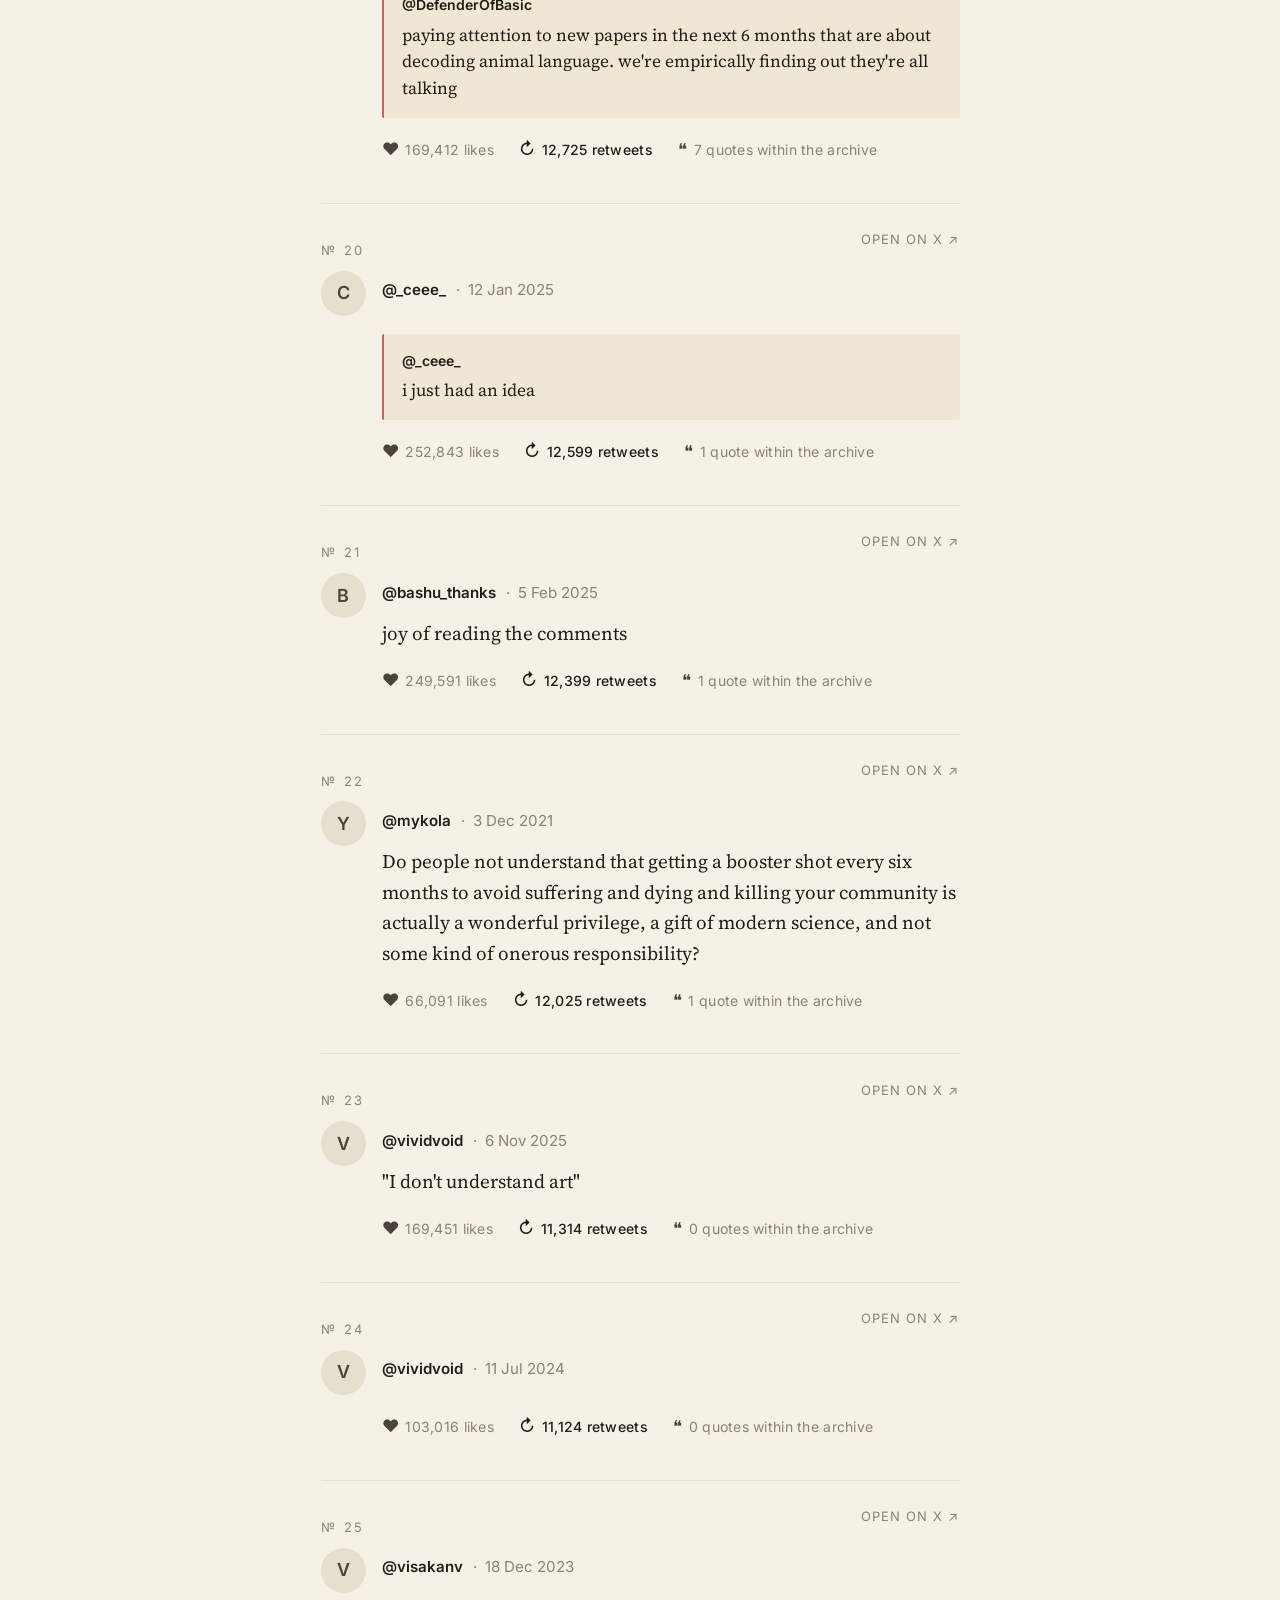
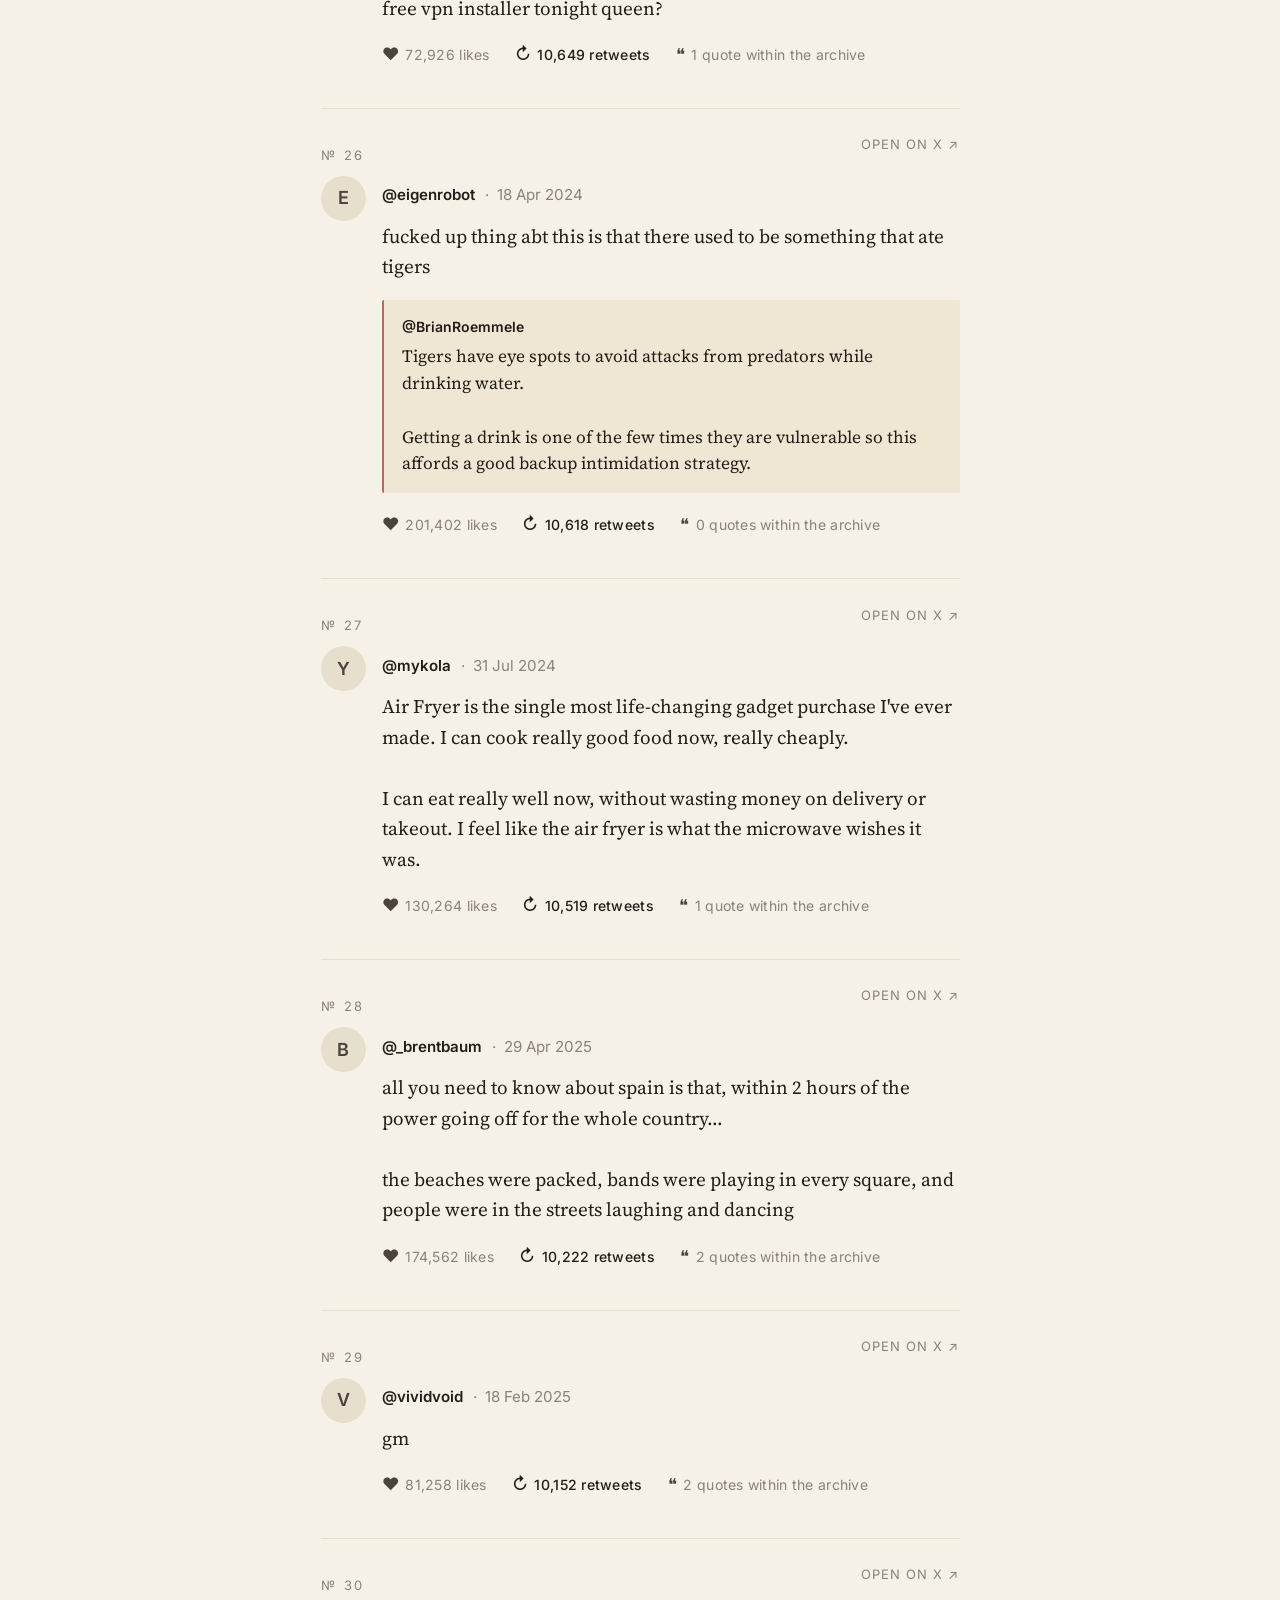
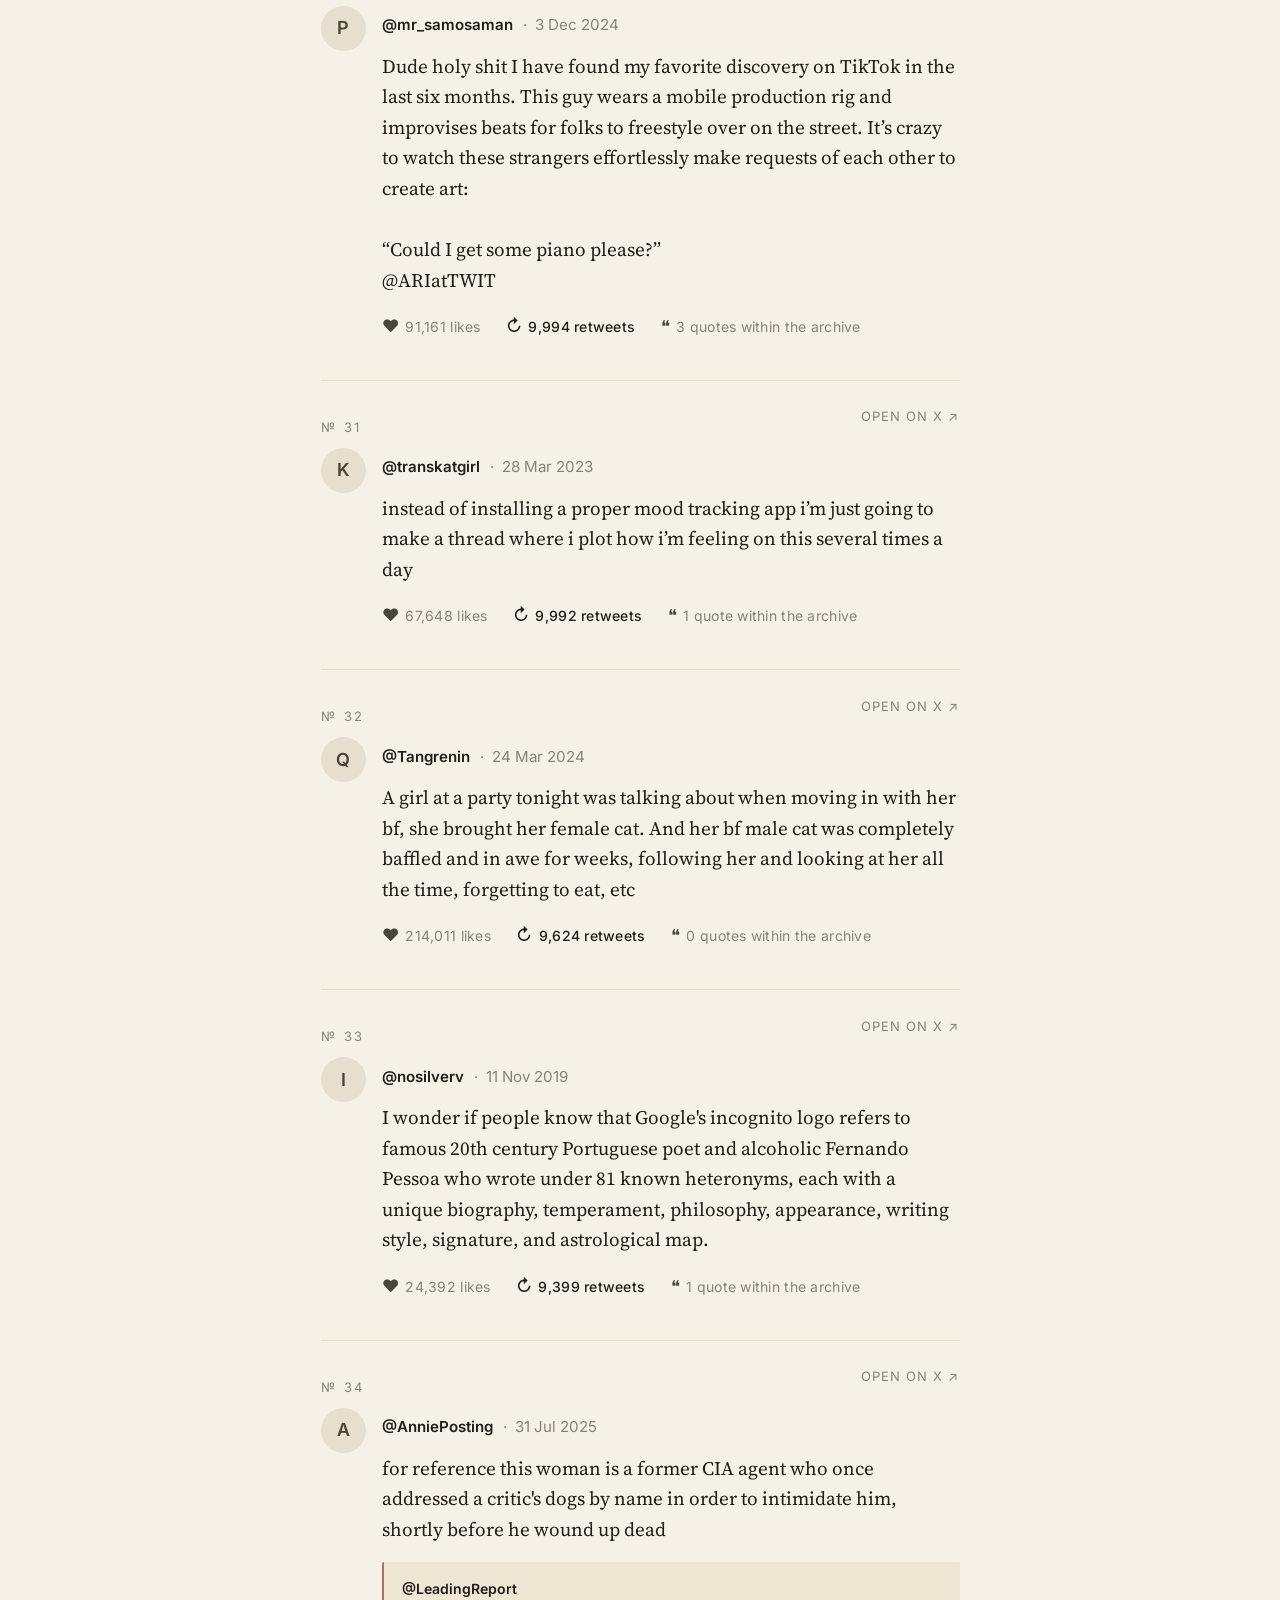
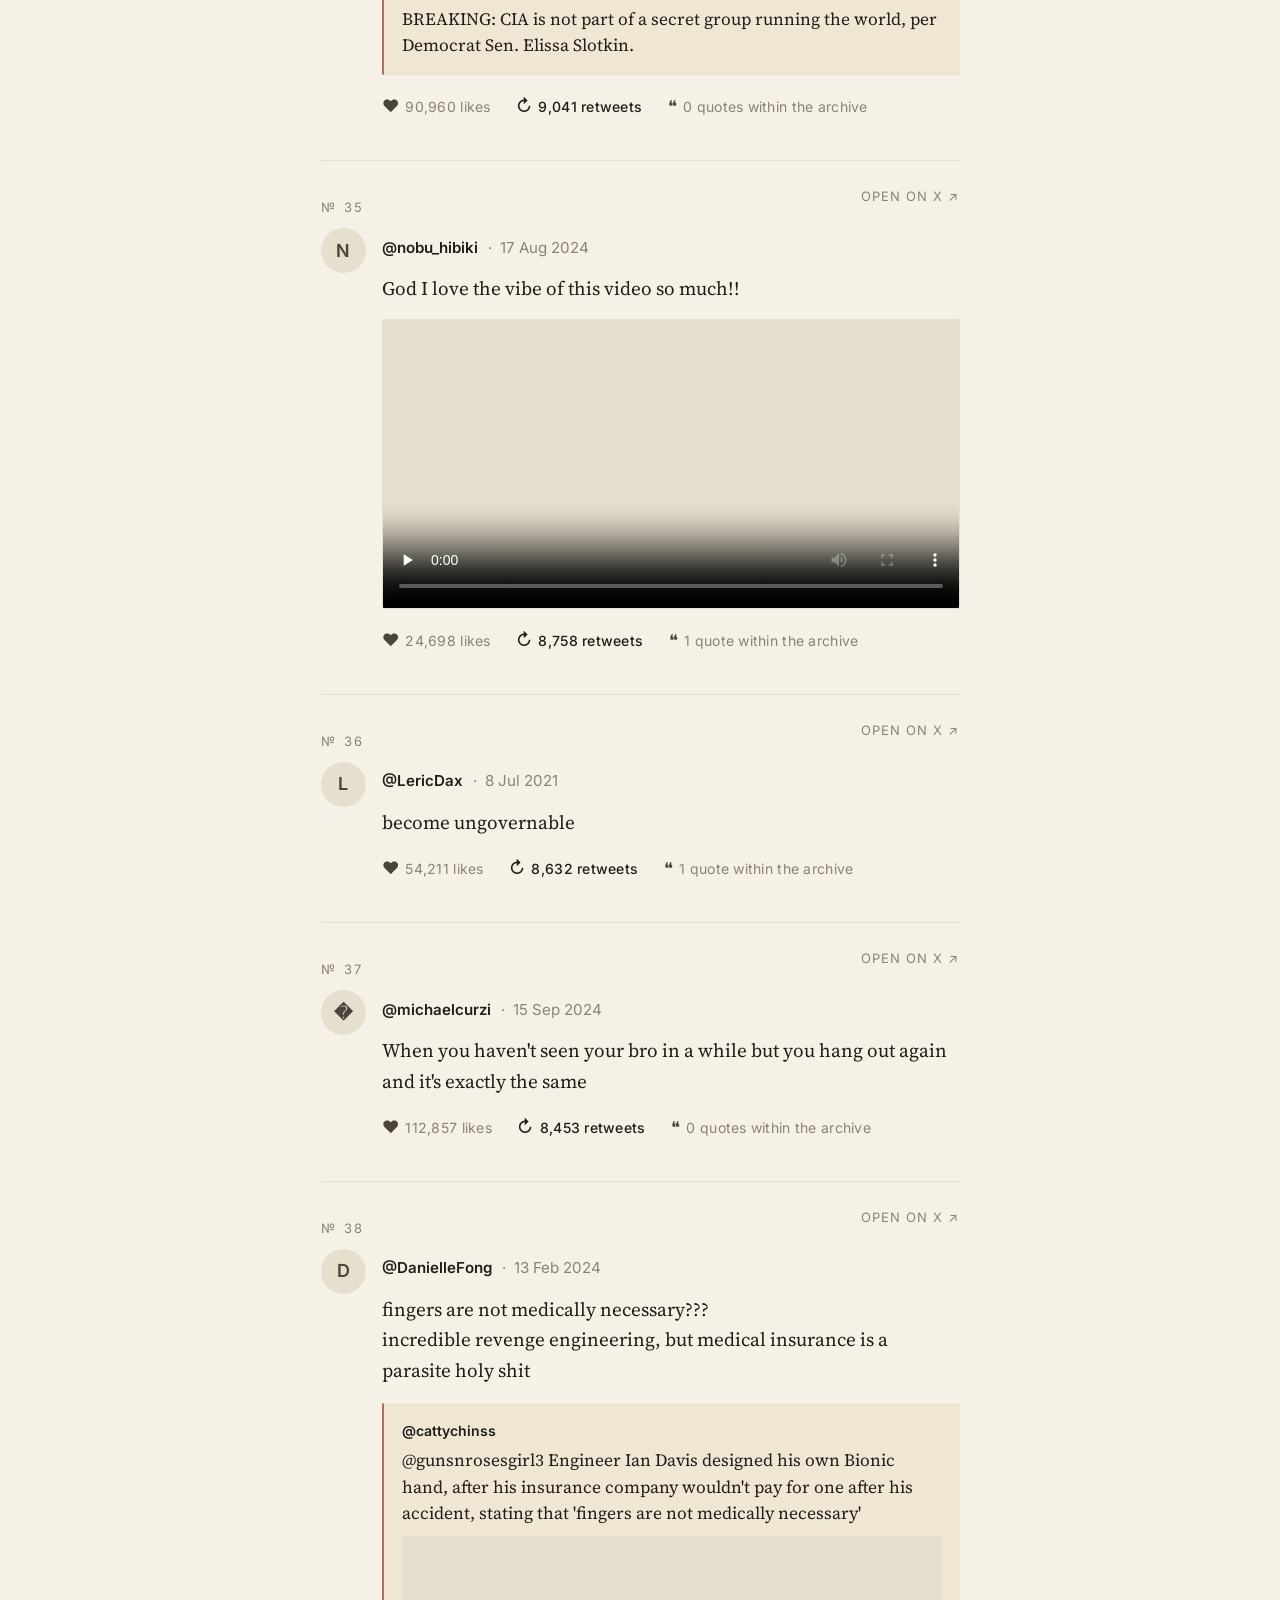
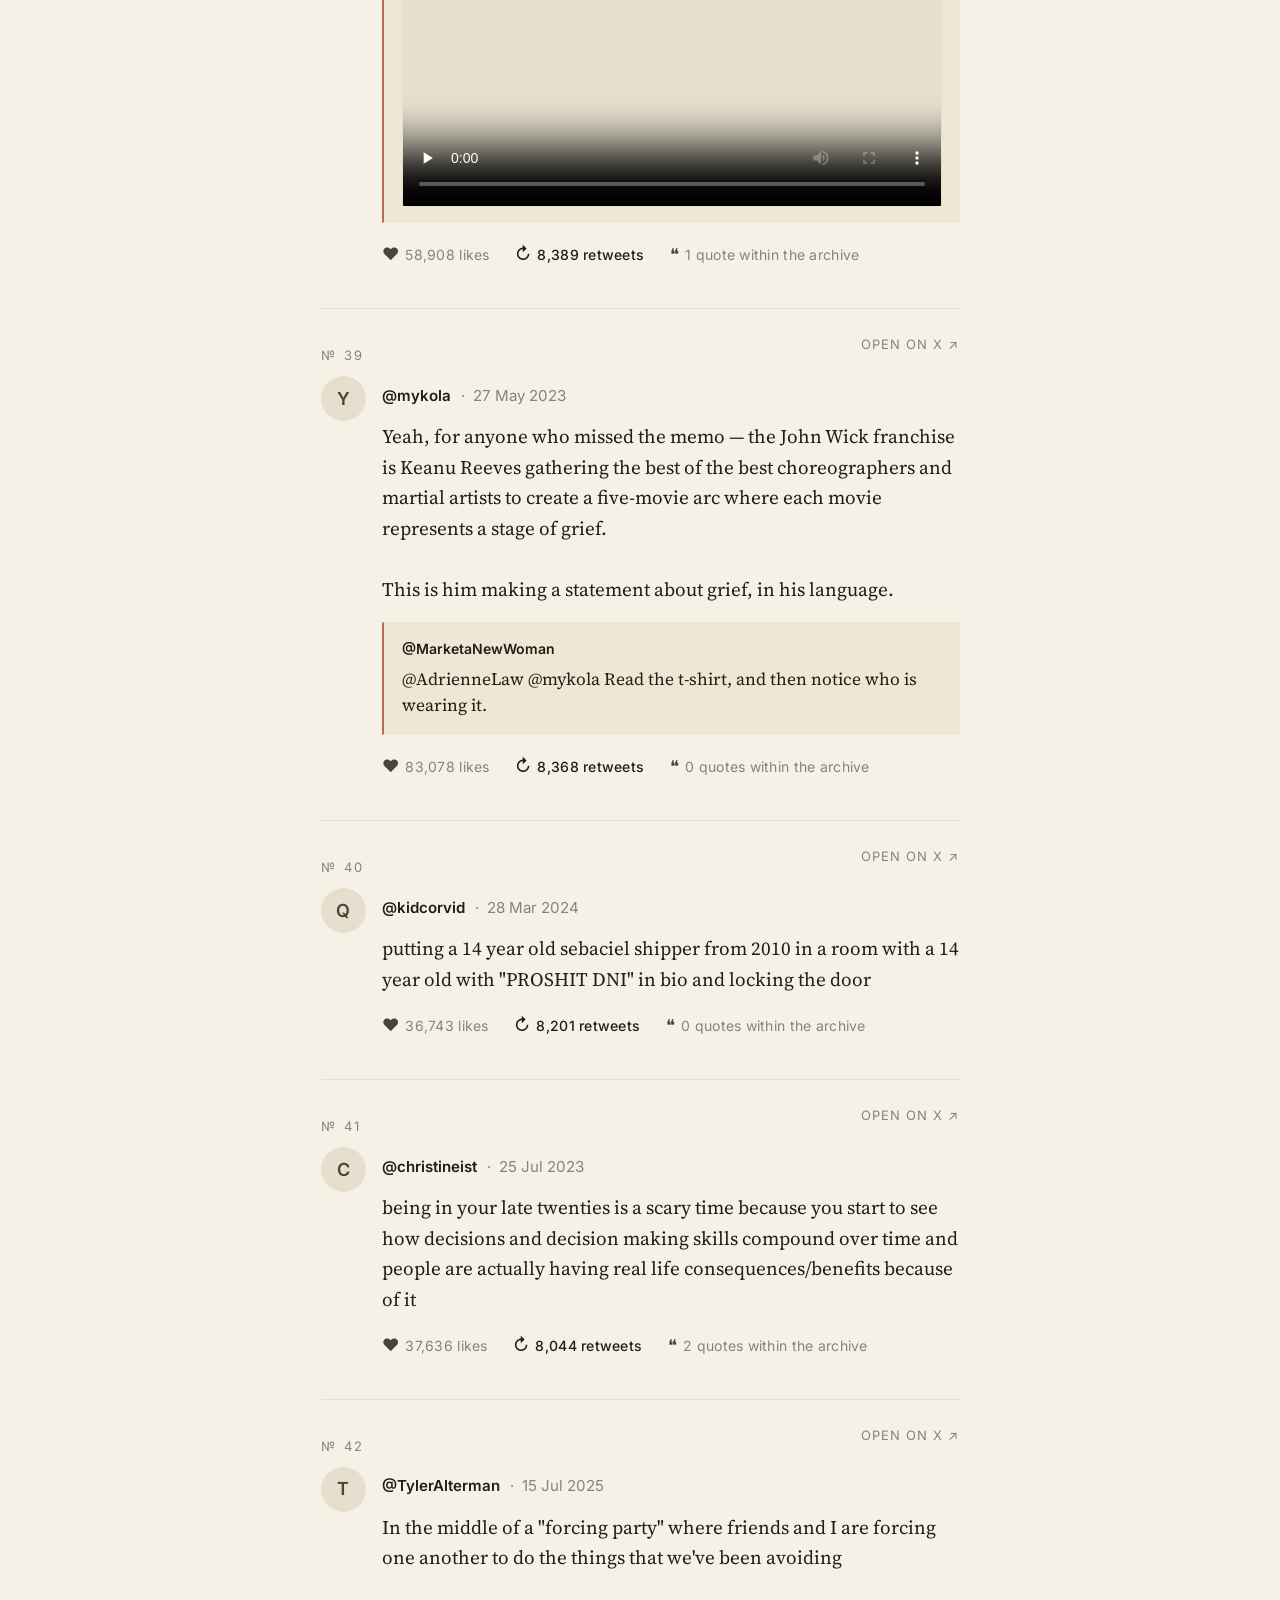
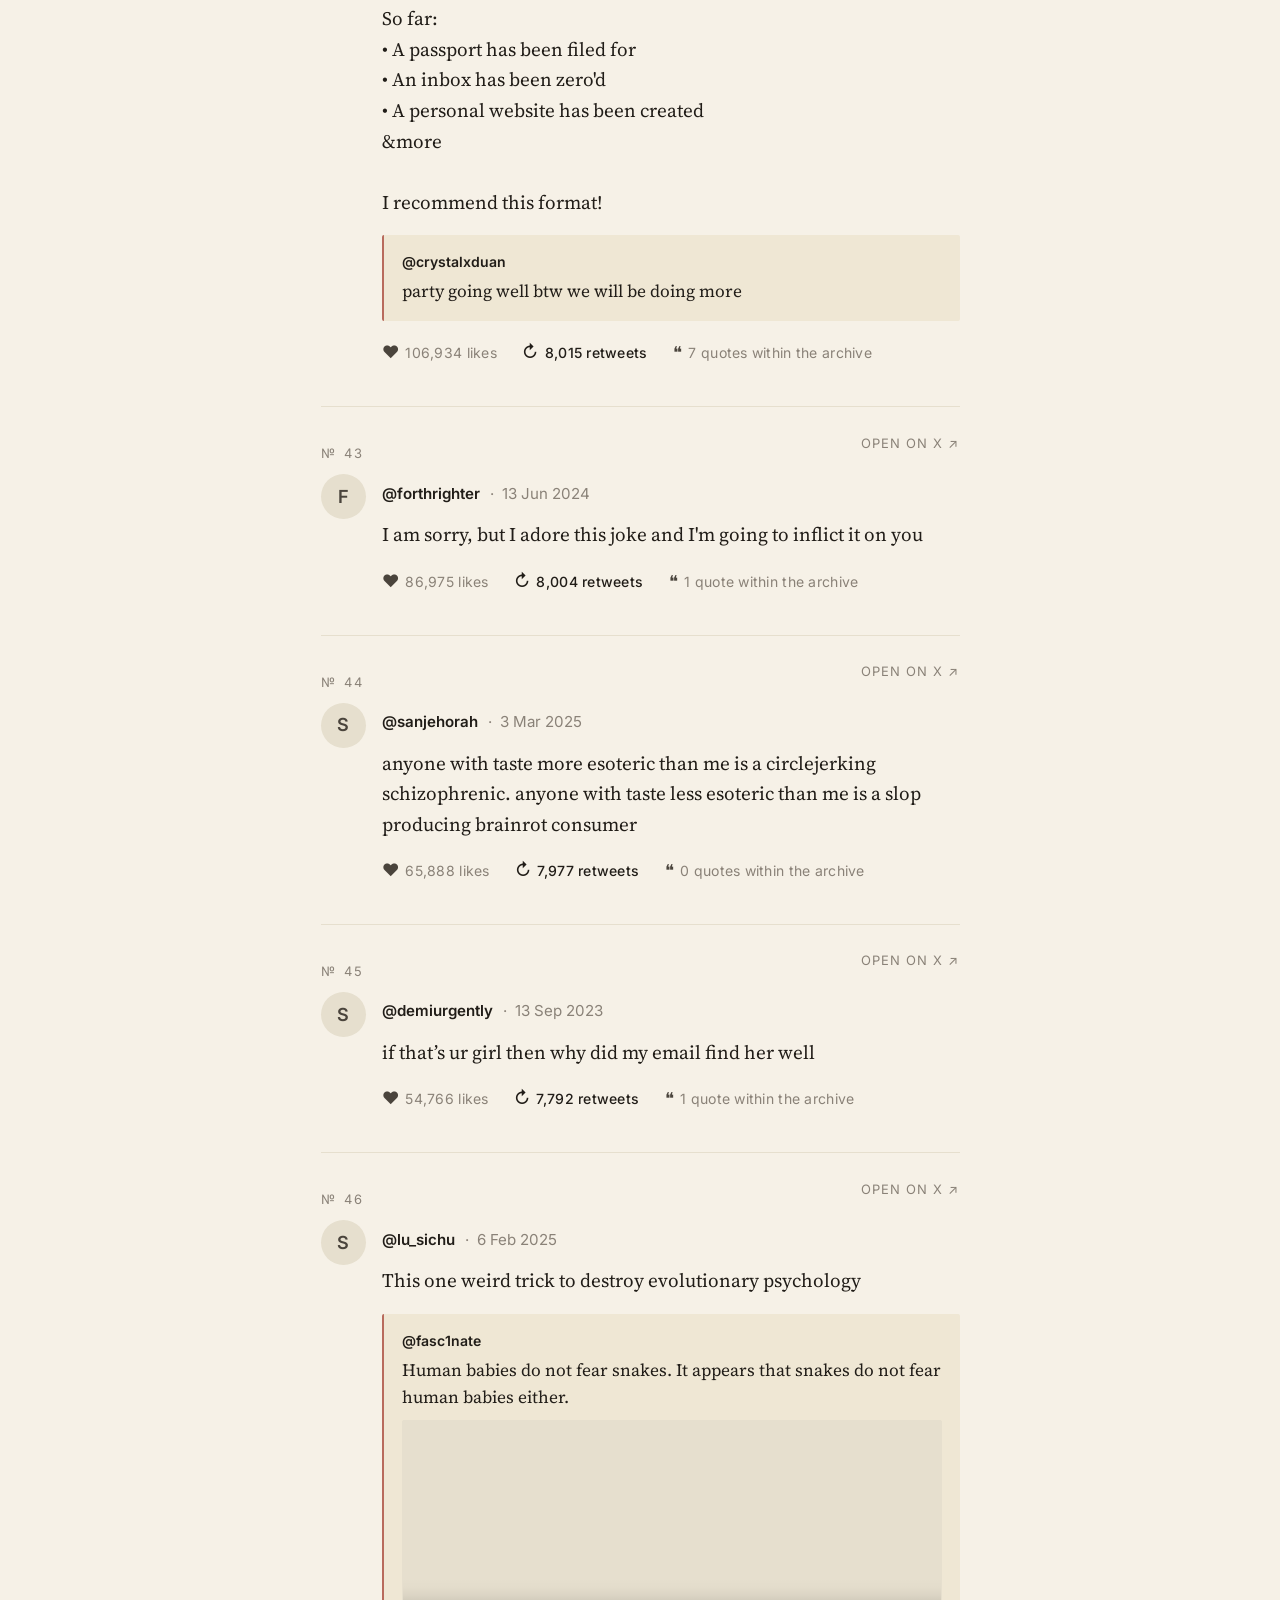
==== commit 7c83990e: "fix: rework About-page caveats and metrics copy The quote-count explanation now says outright it is " ====
--- a/site/index.html
+++ b/site/index.html
@@ -163,21 +163,21 @@
     <p>Every tweet here is drawn from the <a href="https://www.community-archive.org/" target="_blank" rel="noopener">Community Archive</a> — an open, public-domain archive of TPOT and adjacent accounts initiated by <a href="https://x.com/exgenesis" target="_blank" rel="noopener">@exgenesis</a>. The snapshot used for this site was taken in May 2026 and covers tweets from the 340 accounts who had uploaded to the archive. From those, the site carries the top 5,000 tweets by each of the three metrics below.</p>
 
     <h3>The three metrics</h3>
-    <p>Likes, retweets and quote tweets each surface a different kind of tweet — roughly: enjoyment, endorsement, and conversation. They are not interchangeable: the likes and retweets lists overlap substantially, but the quote tweet list shares very little with either. <a href="metrics.html">More on the three metrics →</a></p>
+    <p>Likes, retweets and quote tweets each surface a different kind of tweet — roughly: enjoyment, endorsement, and conversation. Importantly, the quote counts are NOT Twitter's global quote count — it counts only quote tweets written by other archive accounts. So it surfaces different kinds of tweets to the likes and retweets lists. <a href="metrics.html">More on the three metrics →</a></p>
 
     <h3>Tags</h3>
     <p>Every tweet carries up to four tags, drawn from a fixed set of 53 themes. The taxonomy was distilled from a hand-labelled seed set of 150 tweets; Claude then tagged the full anthology — reading each tweet with its reply and quote context, and the attached images where text alone wasn't enough — and the most visible tweets under each tag were audited afterwards. Treat tags as a browsing aid, not a verdict.</p>
 
     <h3>Caveats</h3>
     <ul>
-      <li>Counts are a snapshot, not live.</li>
-      <li>Quote tweet counts are <em>corpus-internal</em> lower bounds: they only count quote tweets by other archive users.</li>
+      <li>Quote tweet counts are not Twitter's global quote count: it counts only quote tweets written by other archive accounts.</li>
       <li>Self-quotes are excluded from quote tweet counts.</li>
-      <li>Only tweets the 340 accounts wrote themselves are ranked; their retweets and likes of other people's tweets are excluded.</li>
+      <li>Only tweets the 340 accounts wrote themselves are included here.</li>
+      <li>Counts are a snapshot from May 2026, not live.</li>
     </ul>
 
     <h3>Acknowledgements</h3>
-    <p>Built by Sam. Data from the Community Archive — thanks to xiq for the export and conversation.</p>
+    <p>Built by Sam. Data from the <a href="https://www.community-archive.org/" target="_blank" rel="noopener">Community Archive</a> — thanks to Xiq for the export and conversation.</p>
   </article>
 </dialog>
 
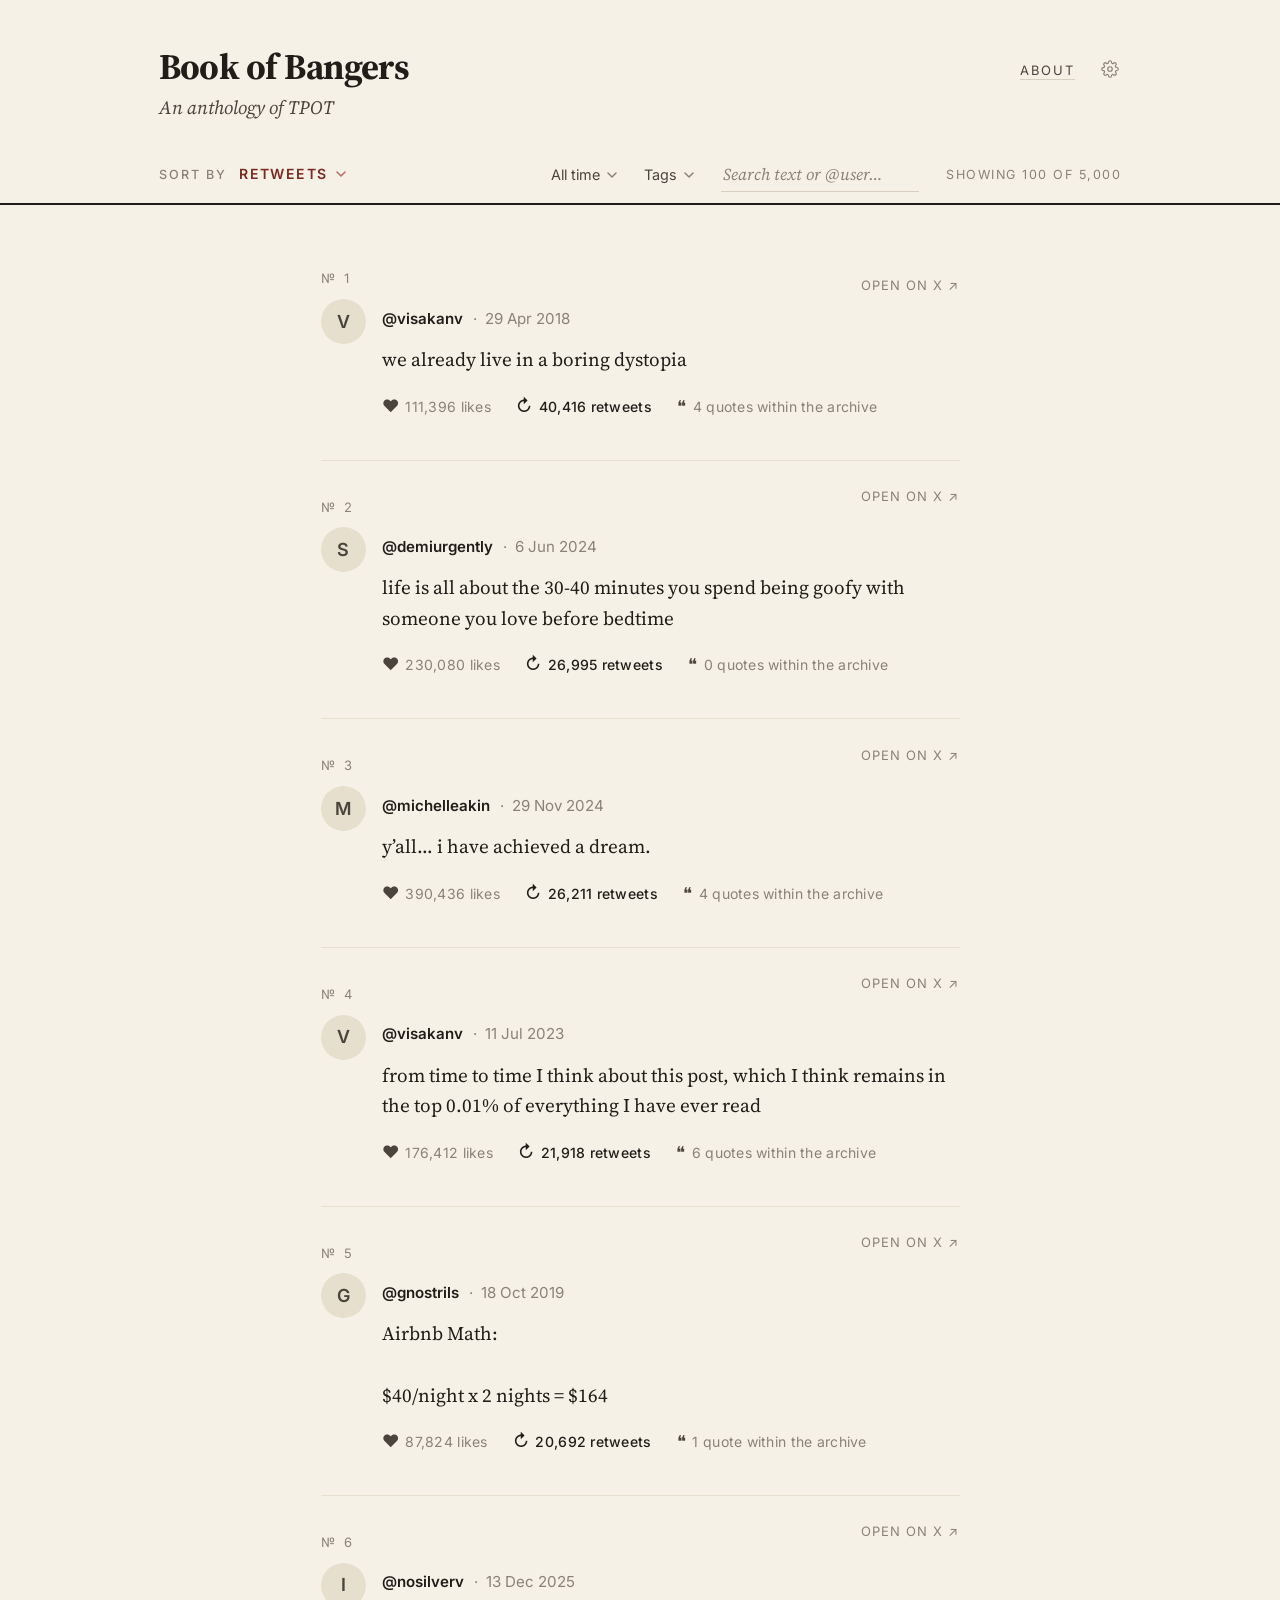
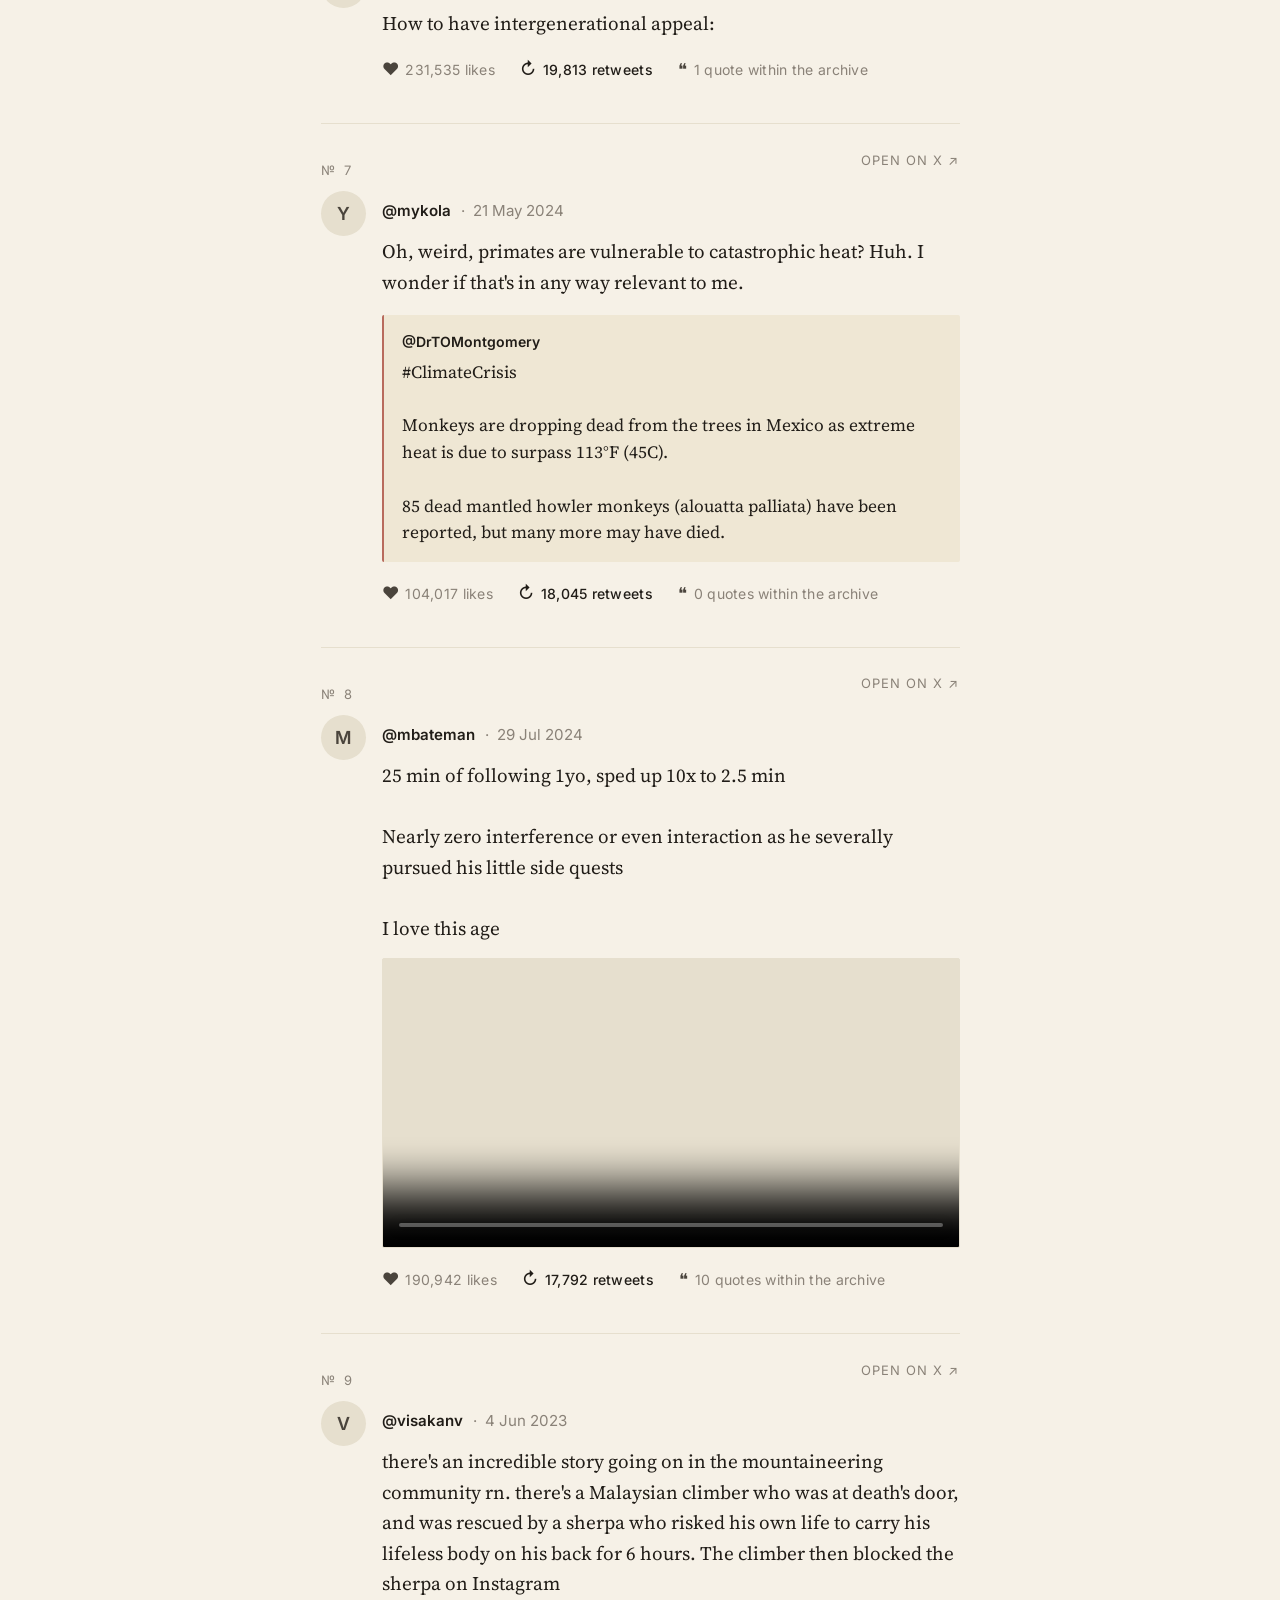
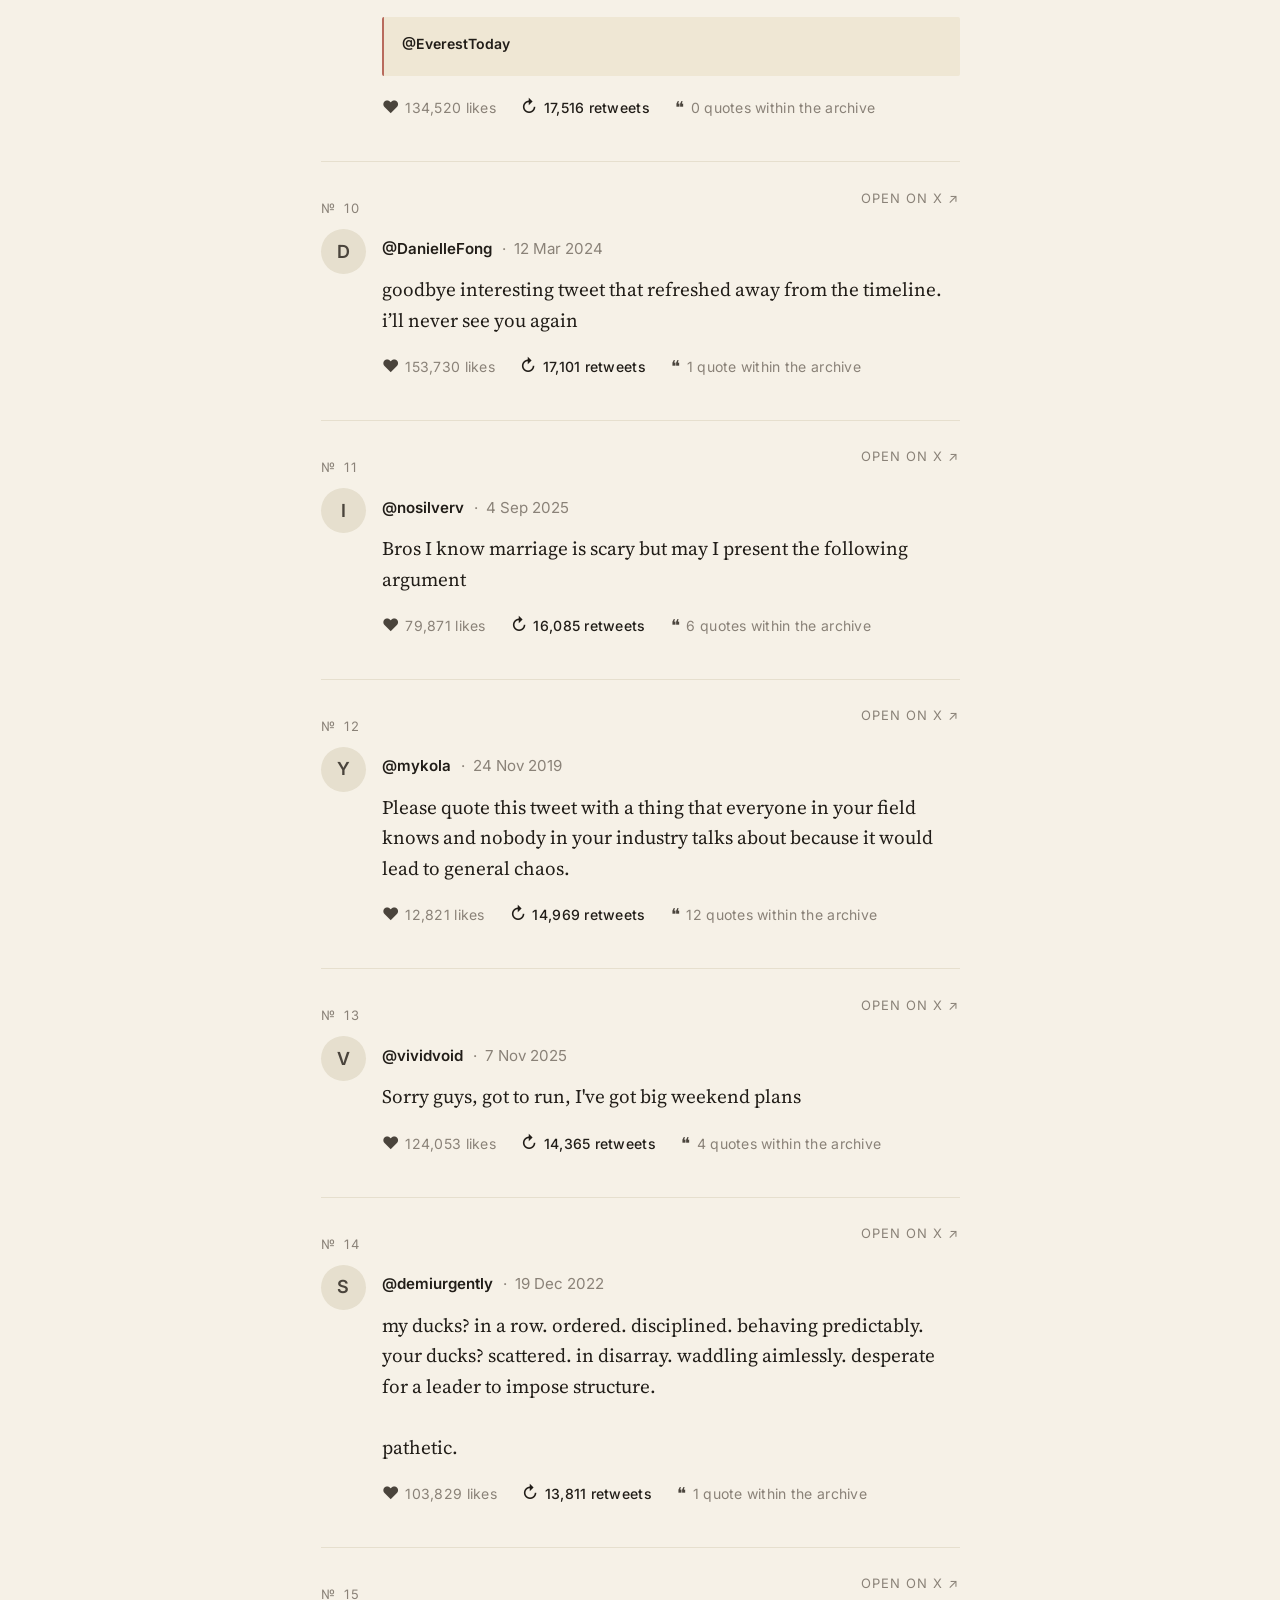
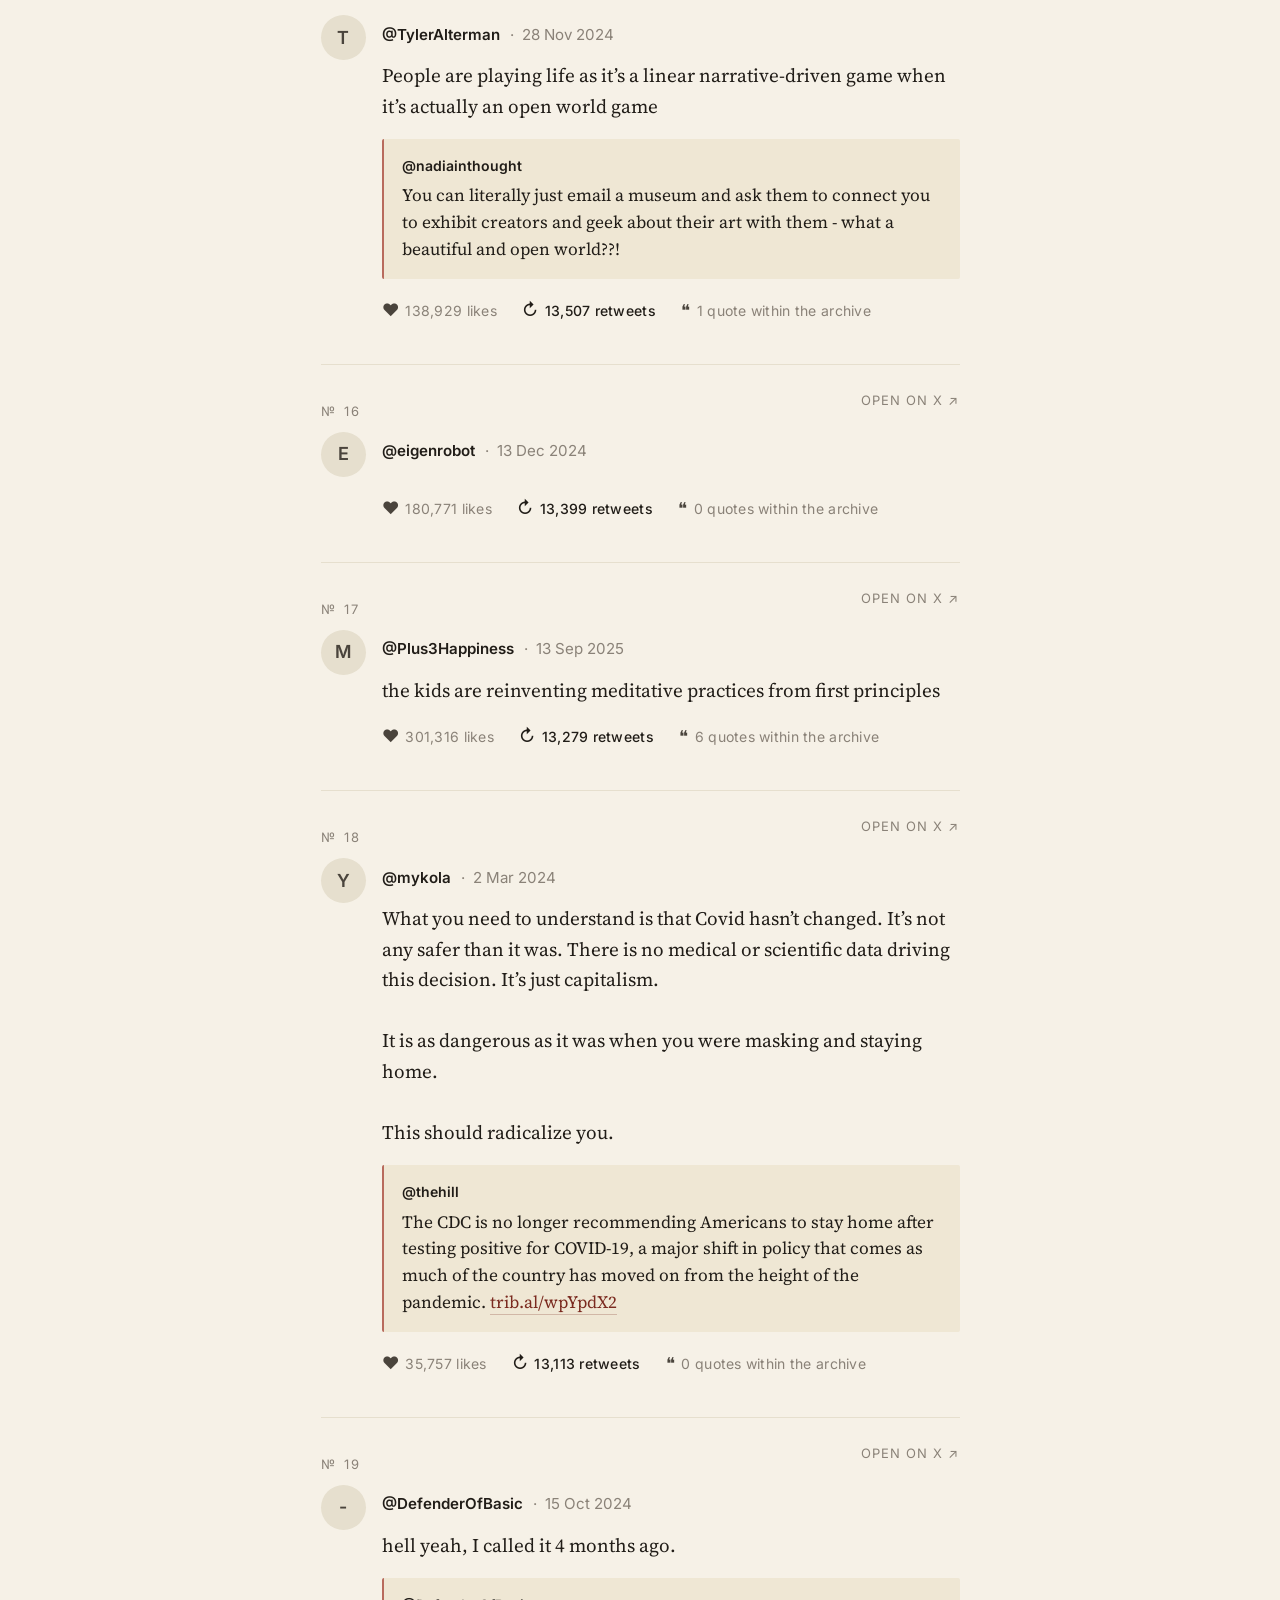
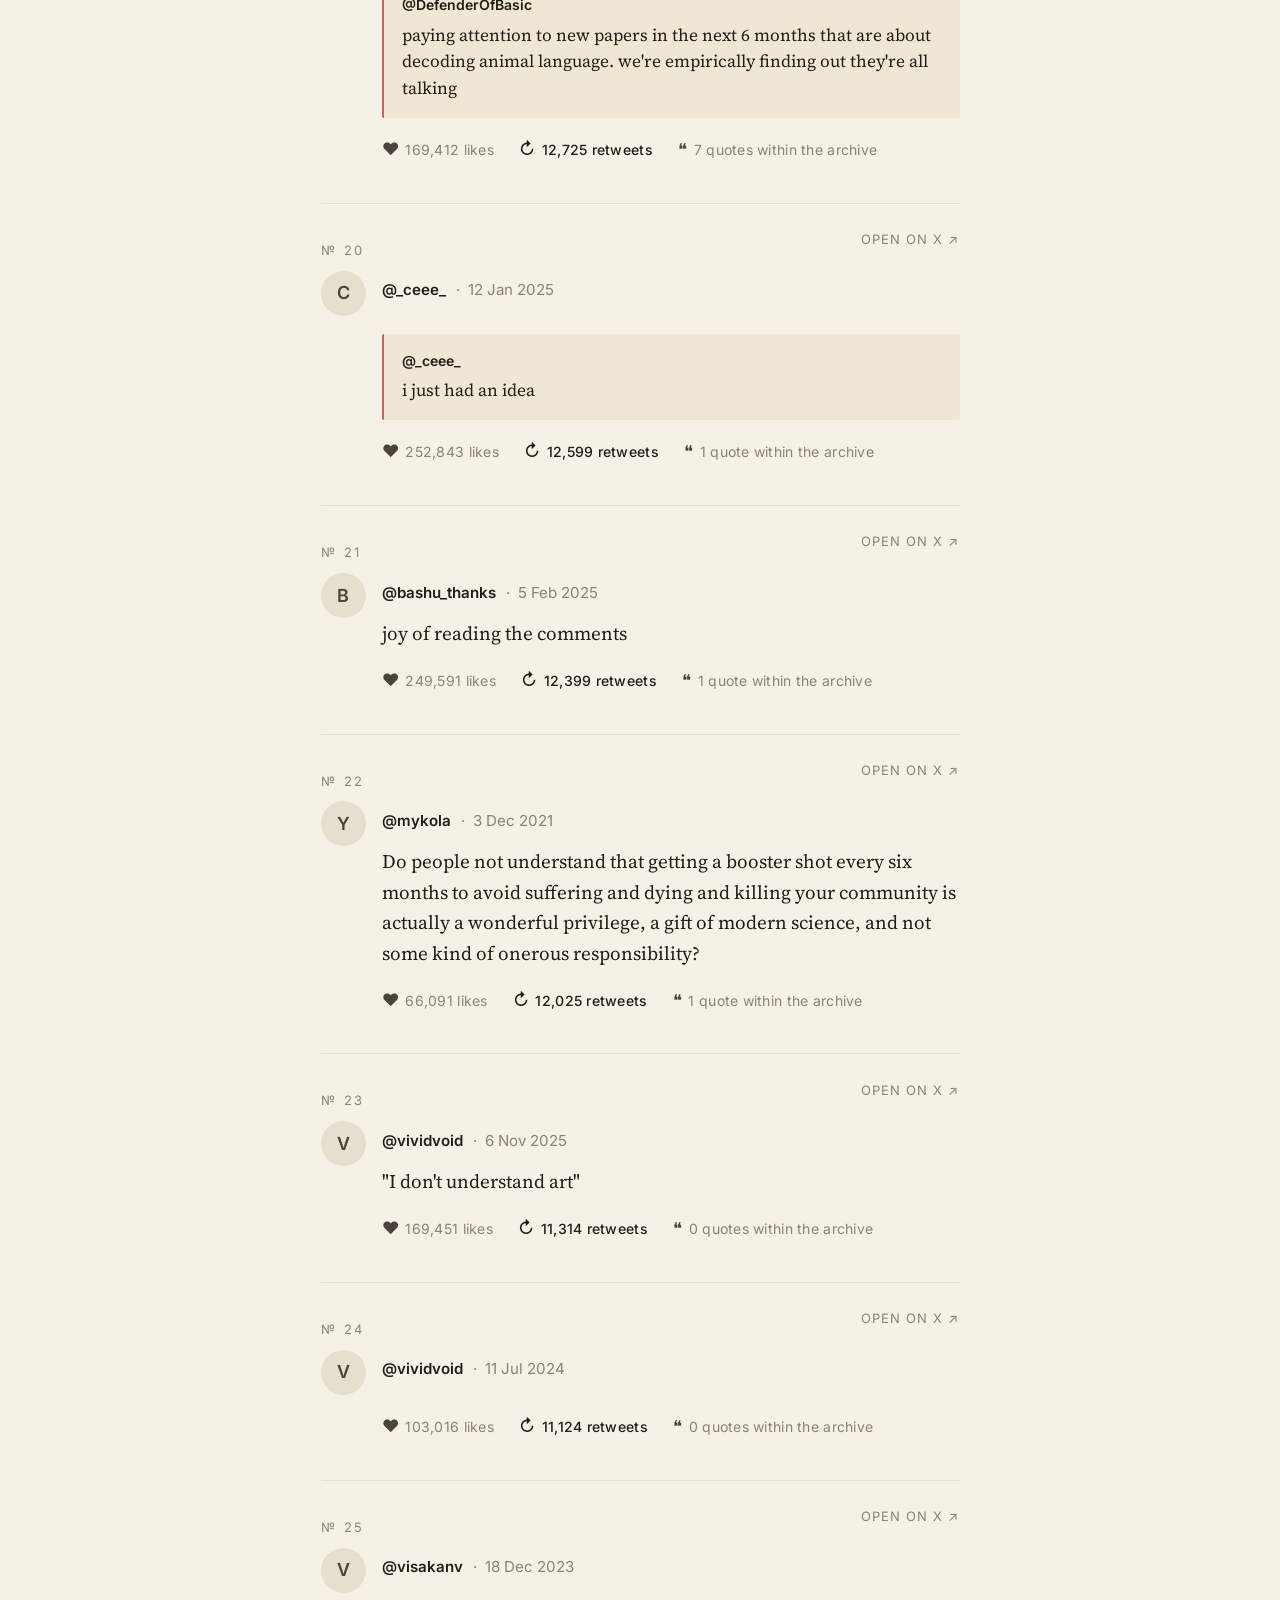
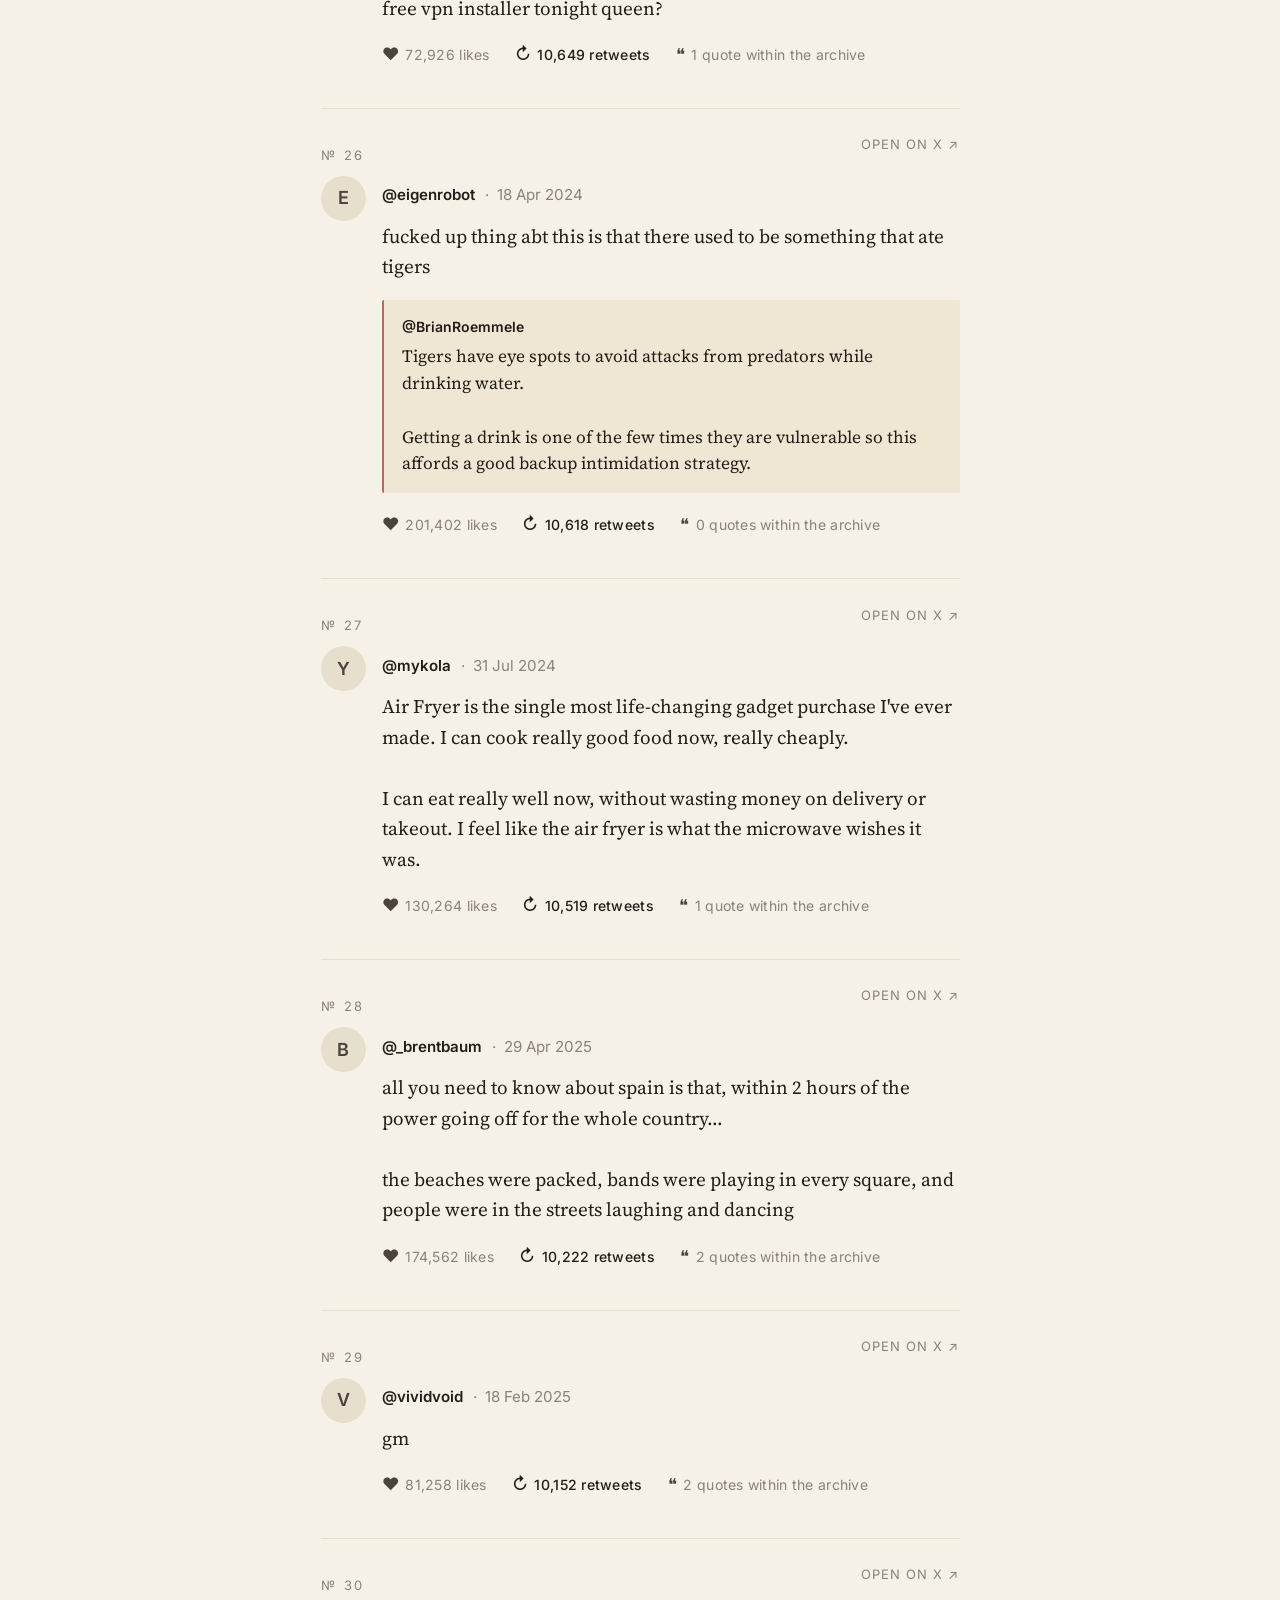
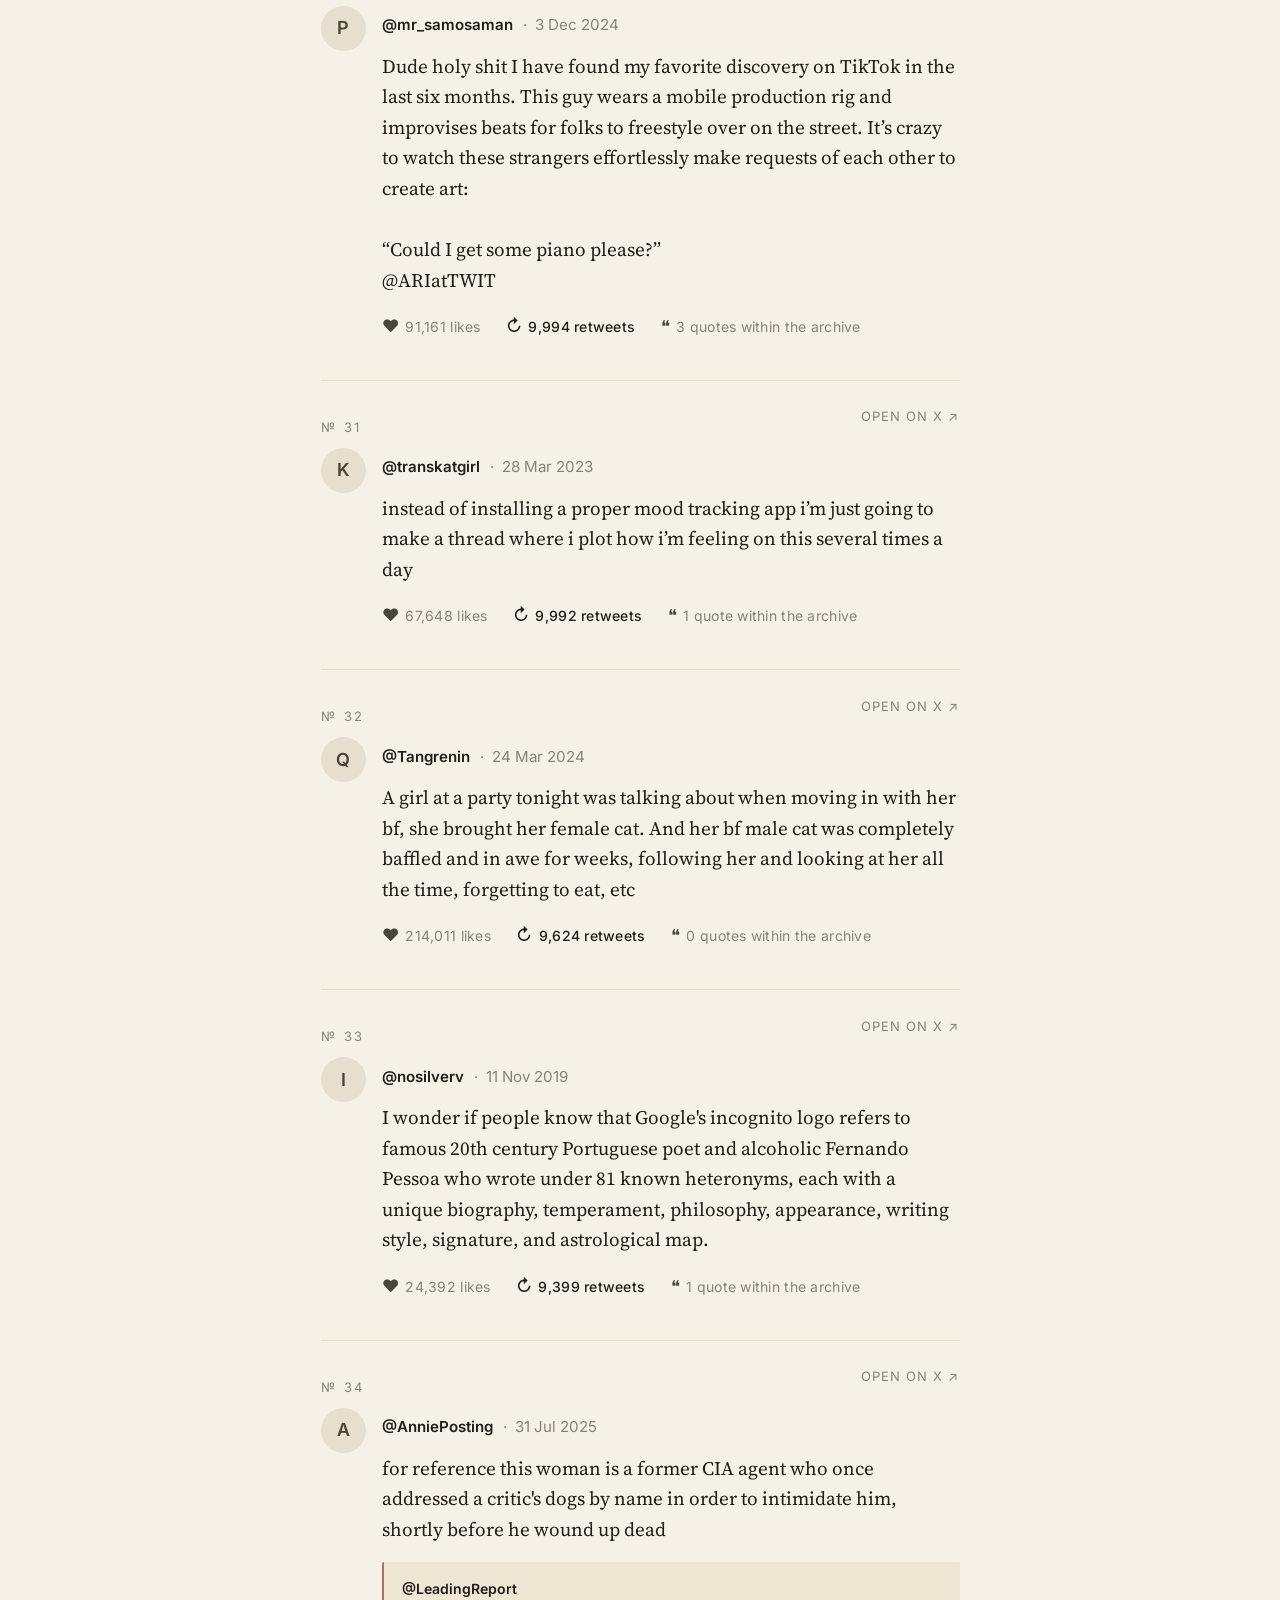
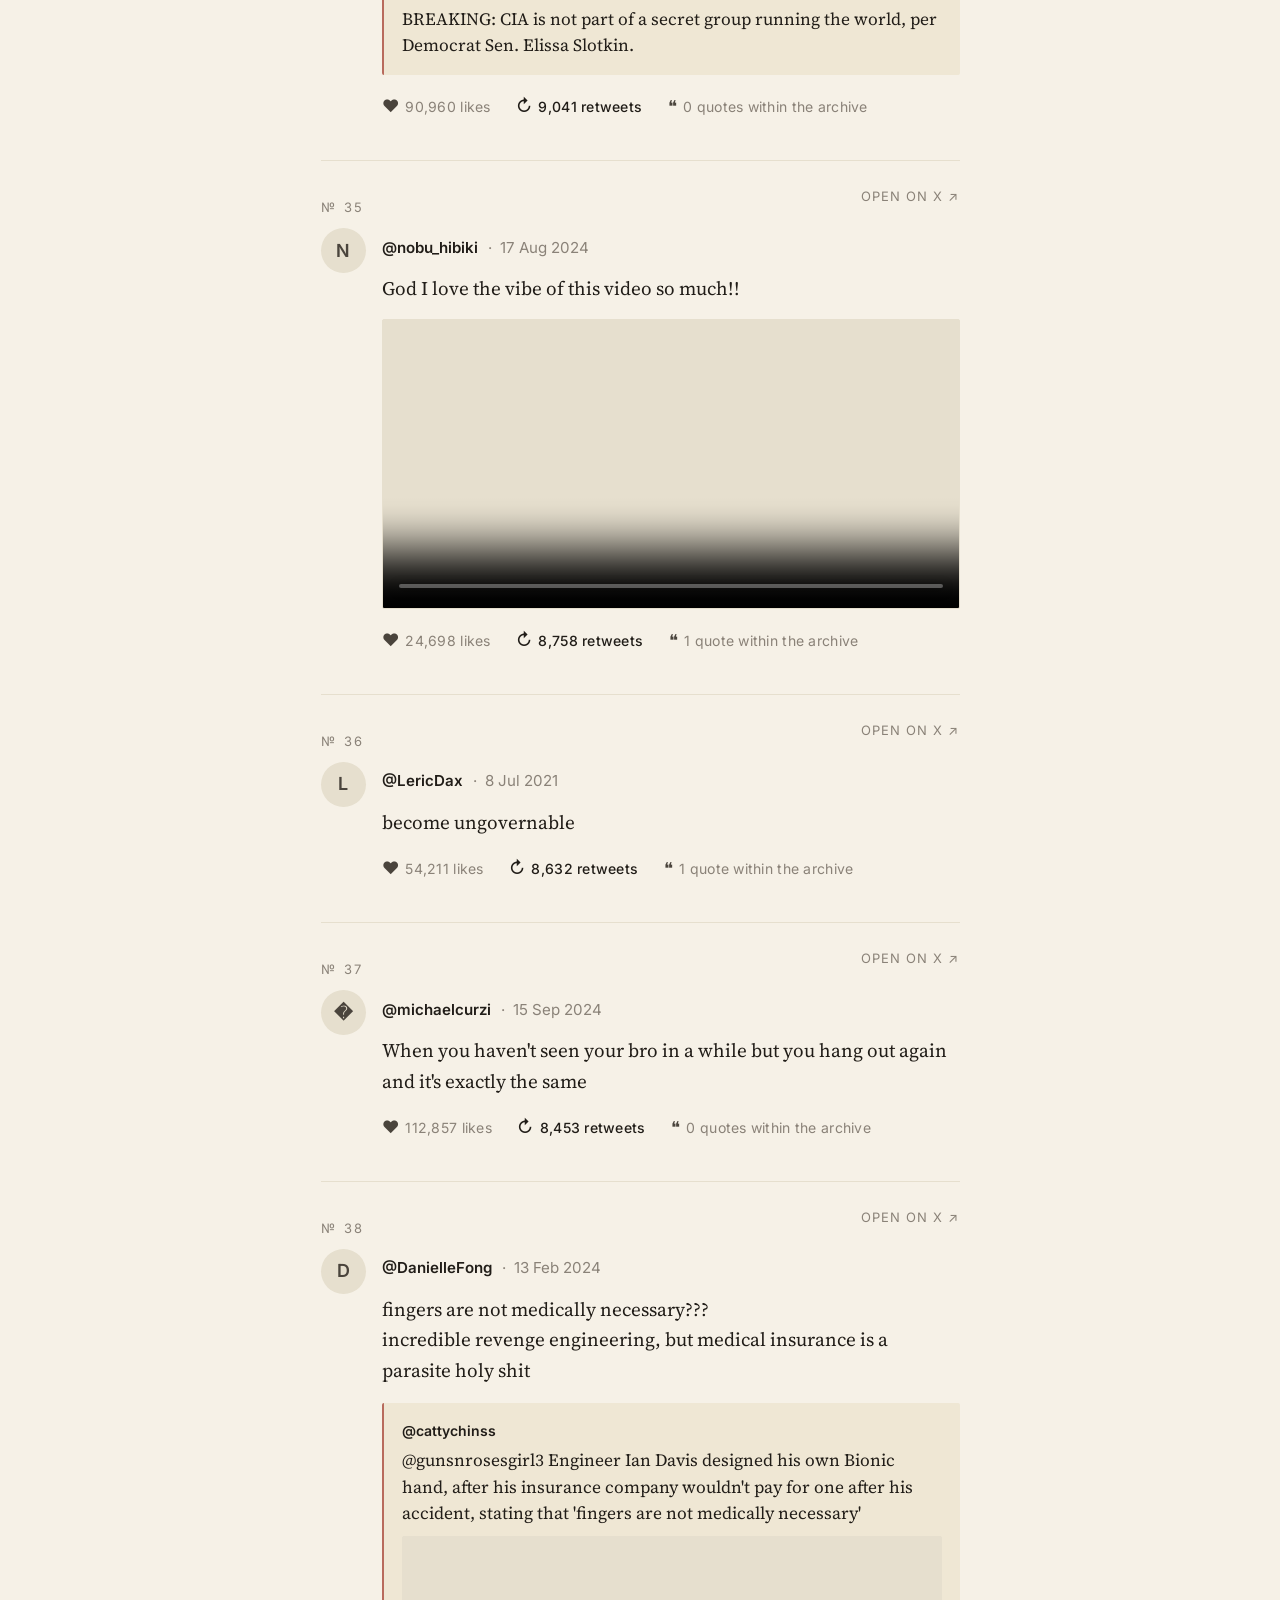
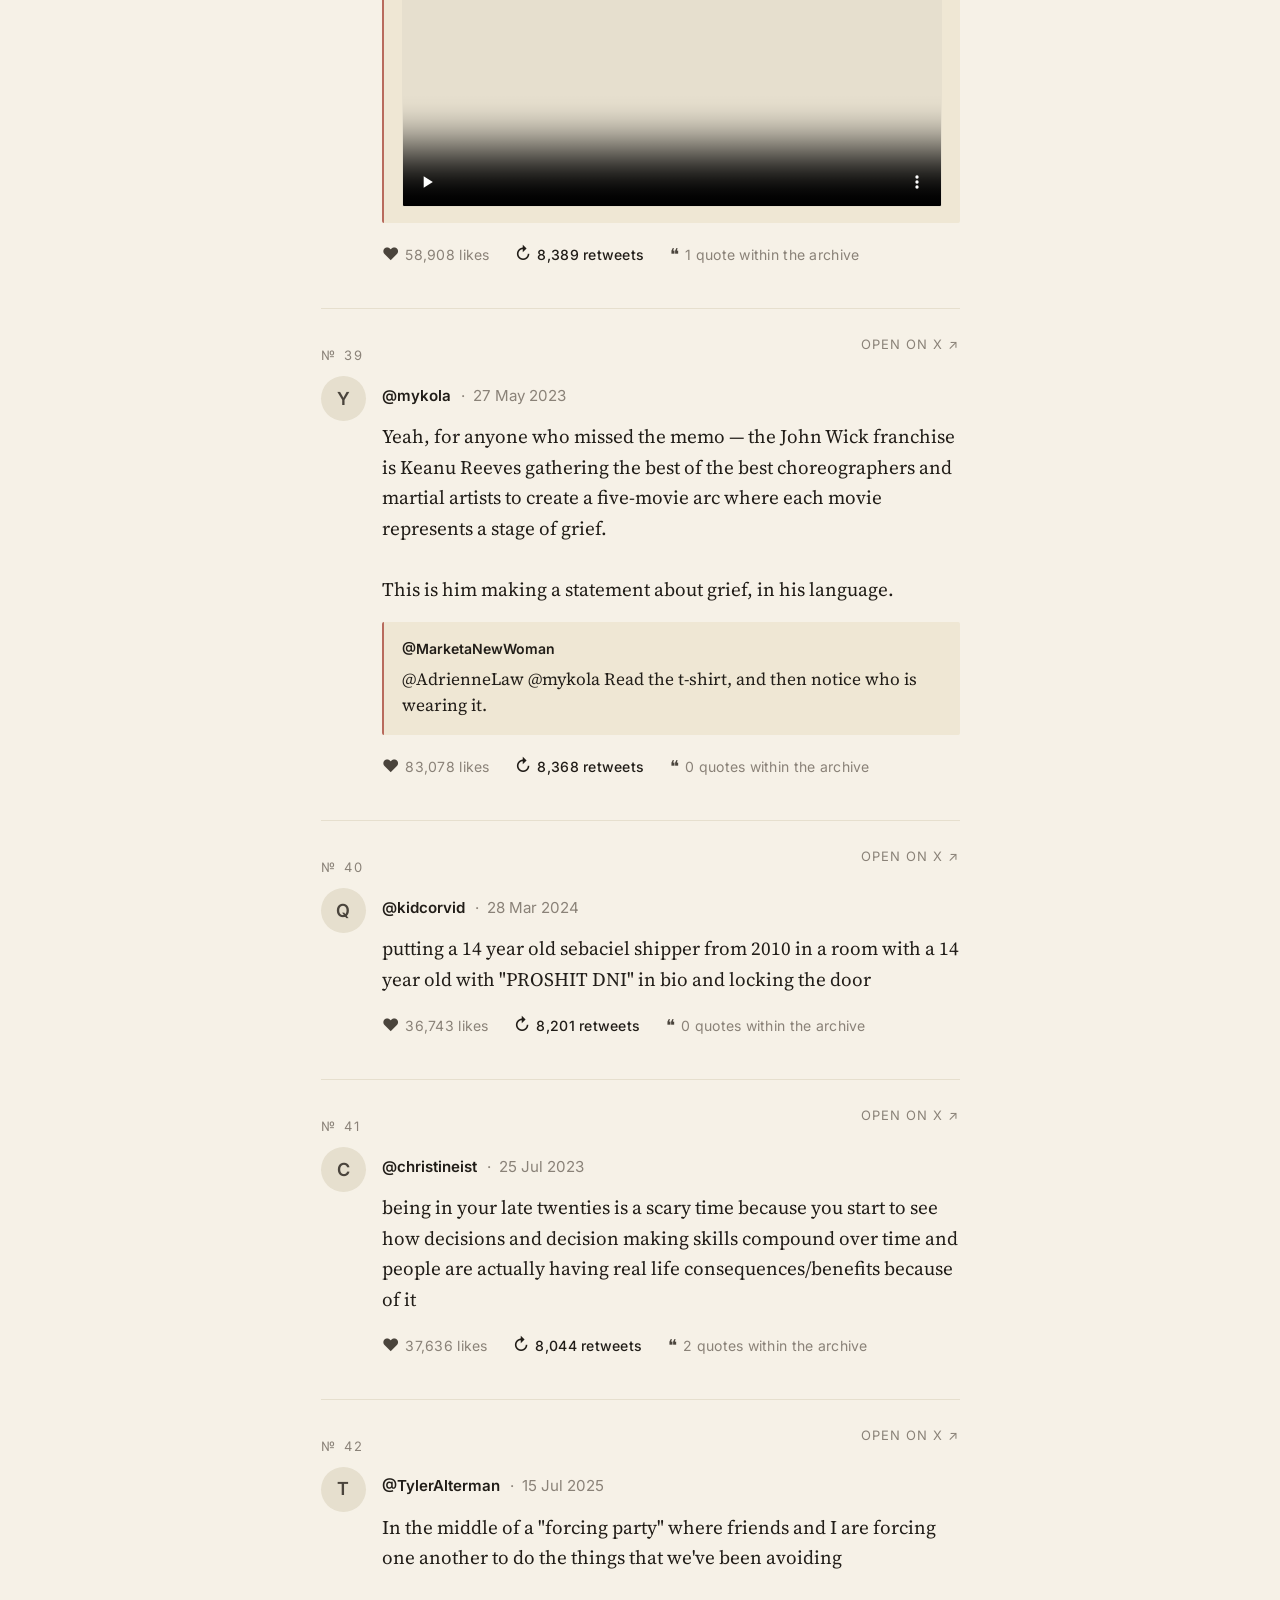
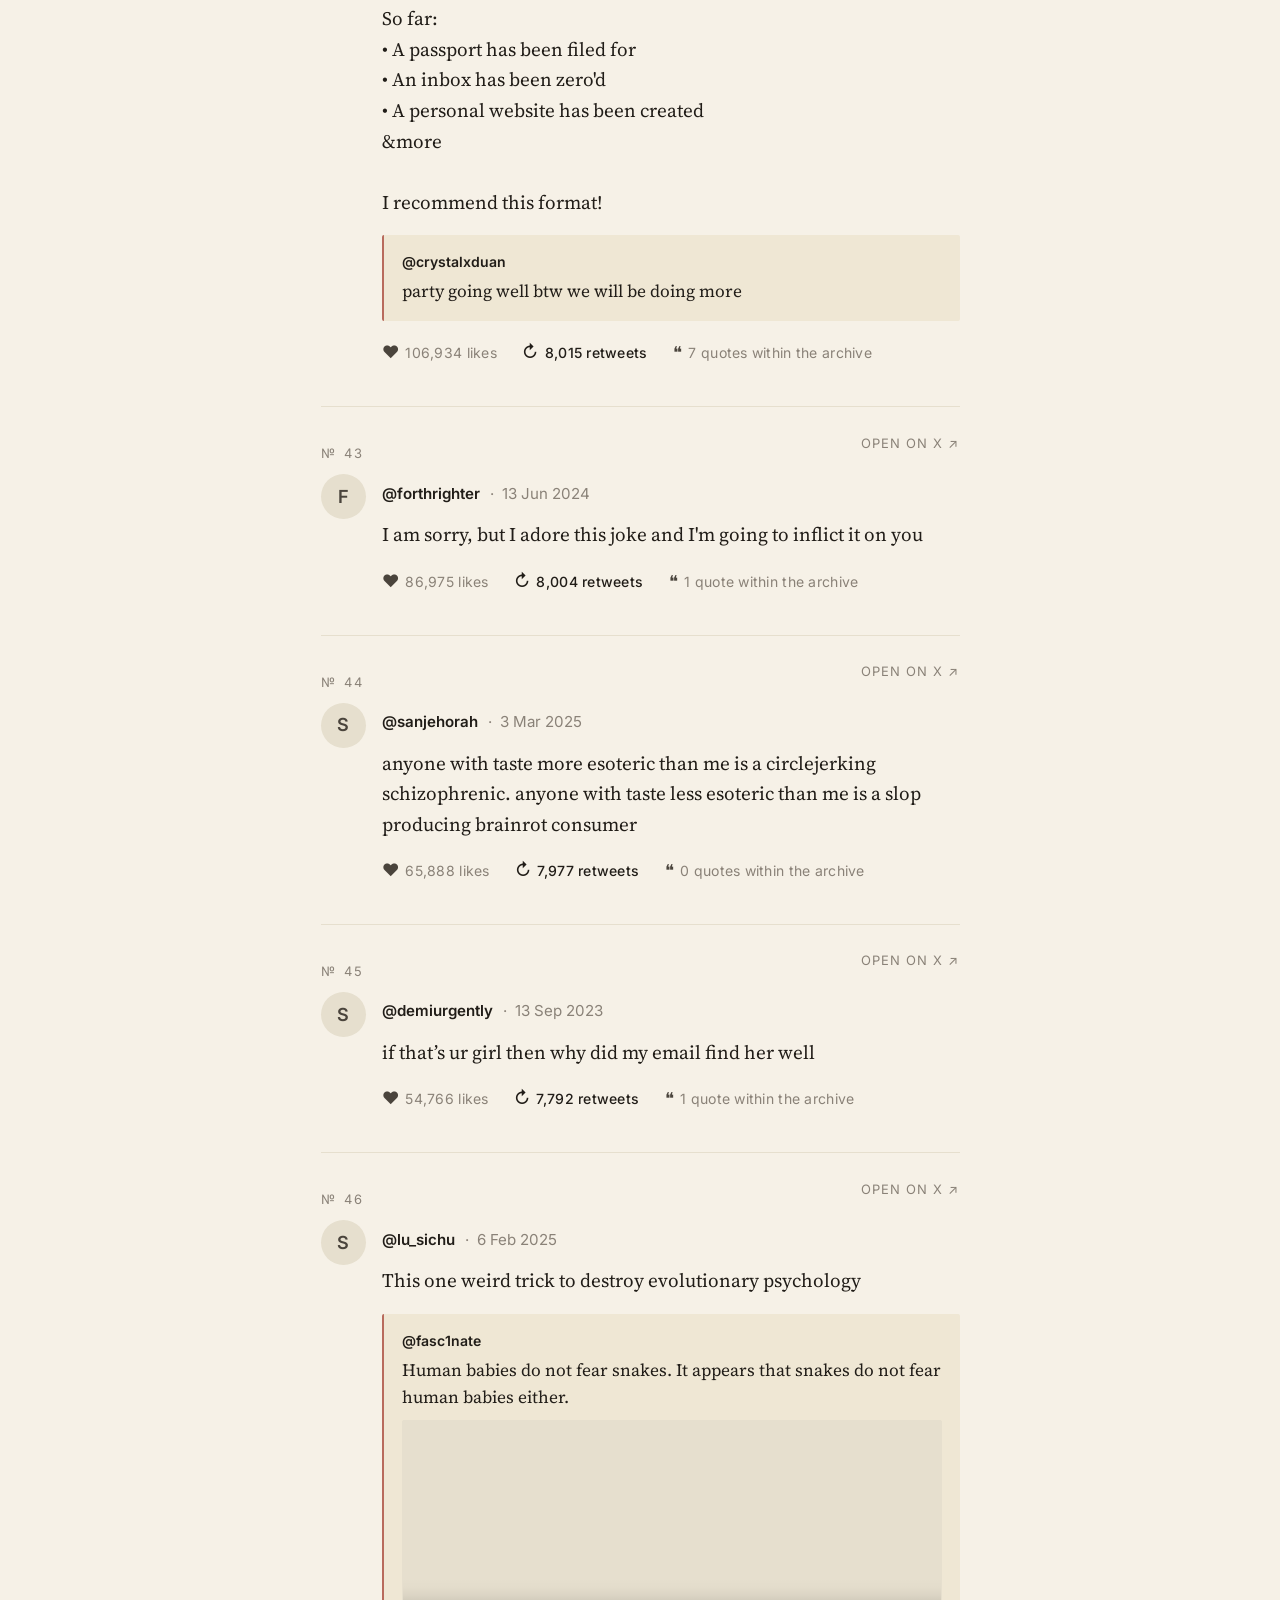
==== commit 0e30be4f: "fix: name the archive in the sort dropdown "Ranked by" → "Sort by"; the quote tweet option is now "Q" ====
--- a/site/index.html
+++ b/site/index.html
@@ -94,7 +94,7 @@
   <div class="controls-inner">
 
     <div class="rank-by">
-      <span class="rank-label" id="rank-label">Ranked by</span>
+      <span class="rank-label" id="rank-label">Sort by</span>
       <button id="rank-btn" class="rank-btn" aria-haspopup="listbox" aria-expanded="false" aria-controls="rank-panel">
         <span id="rank-current">Retweets</span>
         <svg class="tags-caret" viewBox="0 0 10 6" width="10" height="6" aria-hidden="true"><path d="M1 1l4 4 4-4" fill="none" stroke="currentColor" stroke-width="1.5" stroke-linecap="round" stroke-linejoin="round"/></svg>
@@ -109,8 +109,8 @@
           <span class="ds">Tweets users wanted to see more of</span>
         </button>
         <button class="rank-opt" role="option" data-metric="qt" aria-selected="false">
-          <span class="nm">Quote tweets</span>
-          <span class="ds">Tweets users wanted to respond to or build on</span>
+          <span class="nm">Quote tweets within the archive</span>
+          <span class="ds">Tweets archive users wanted to respond to or build on</span>
         </button>
       </div>
     </div>
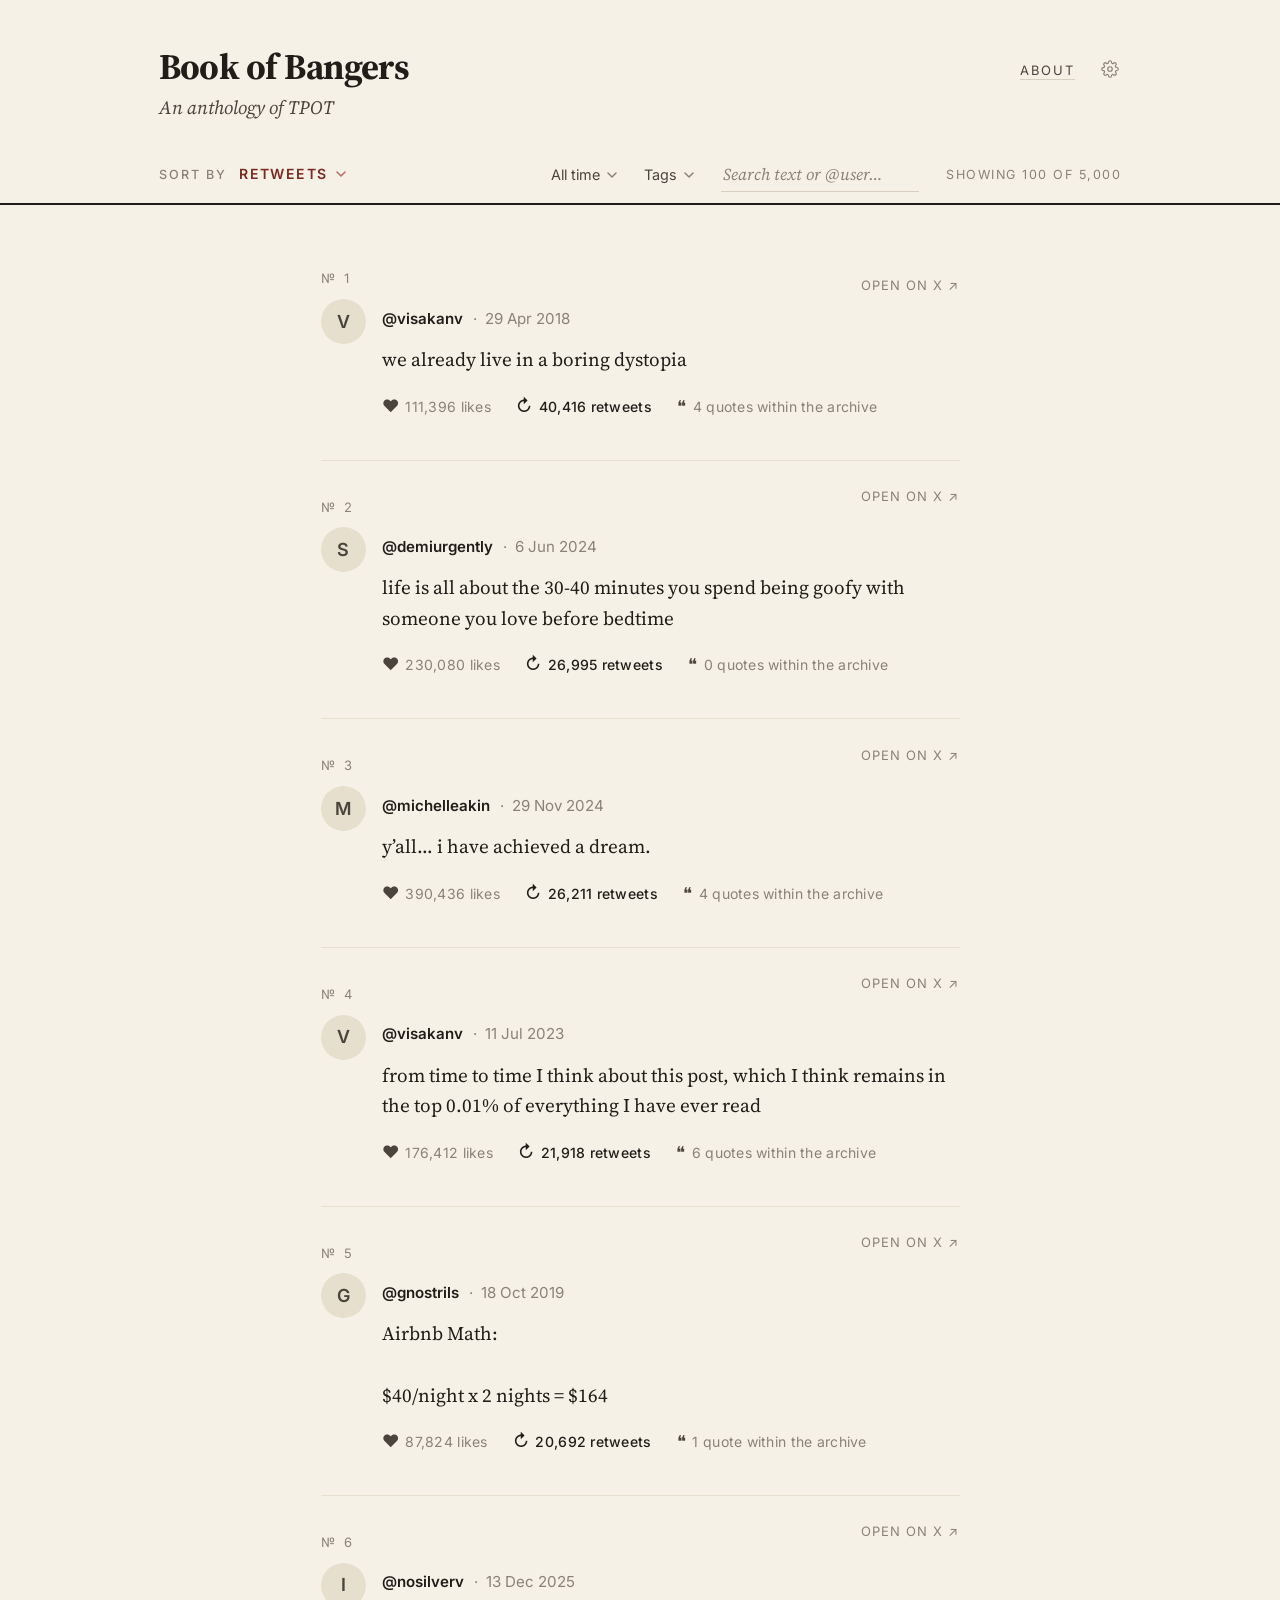
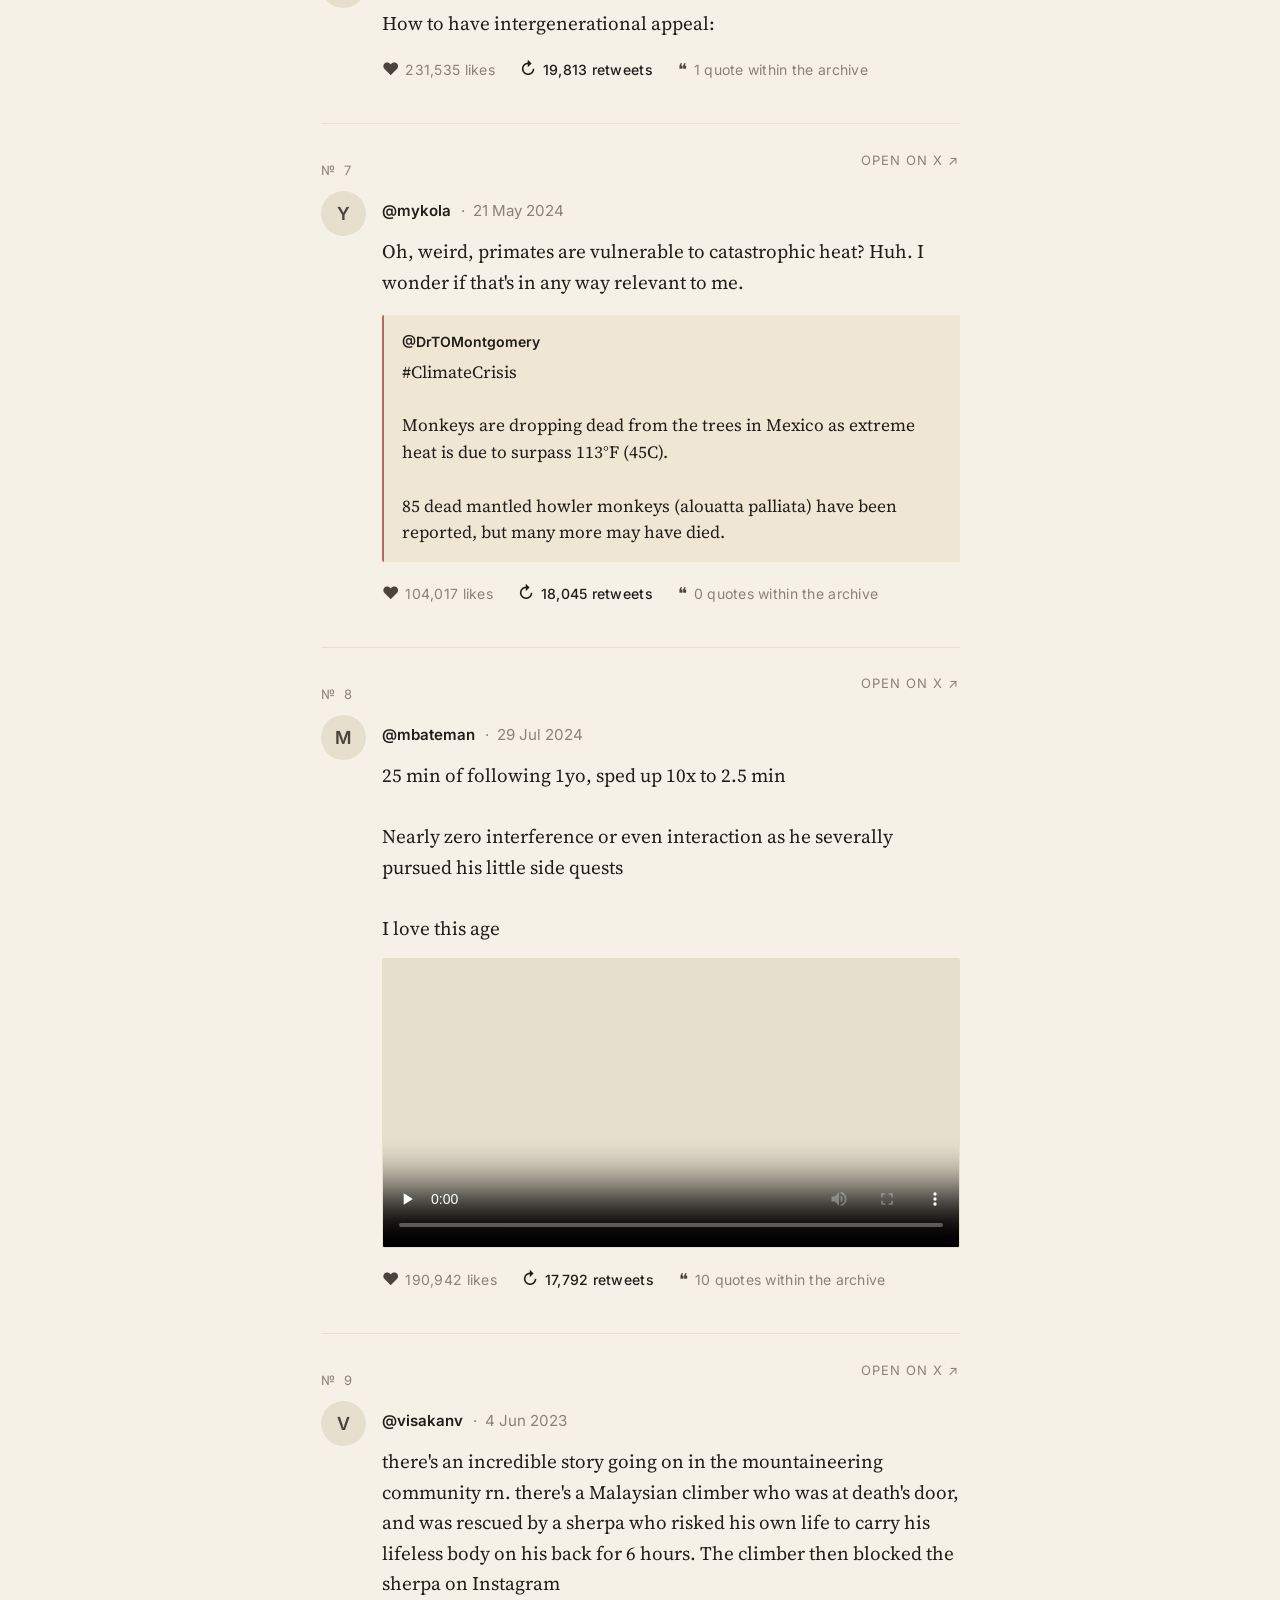
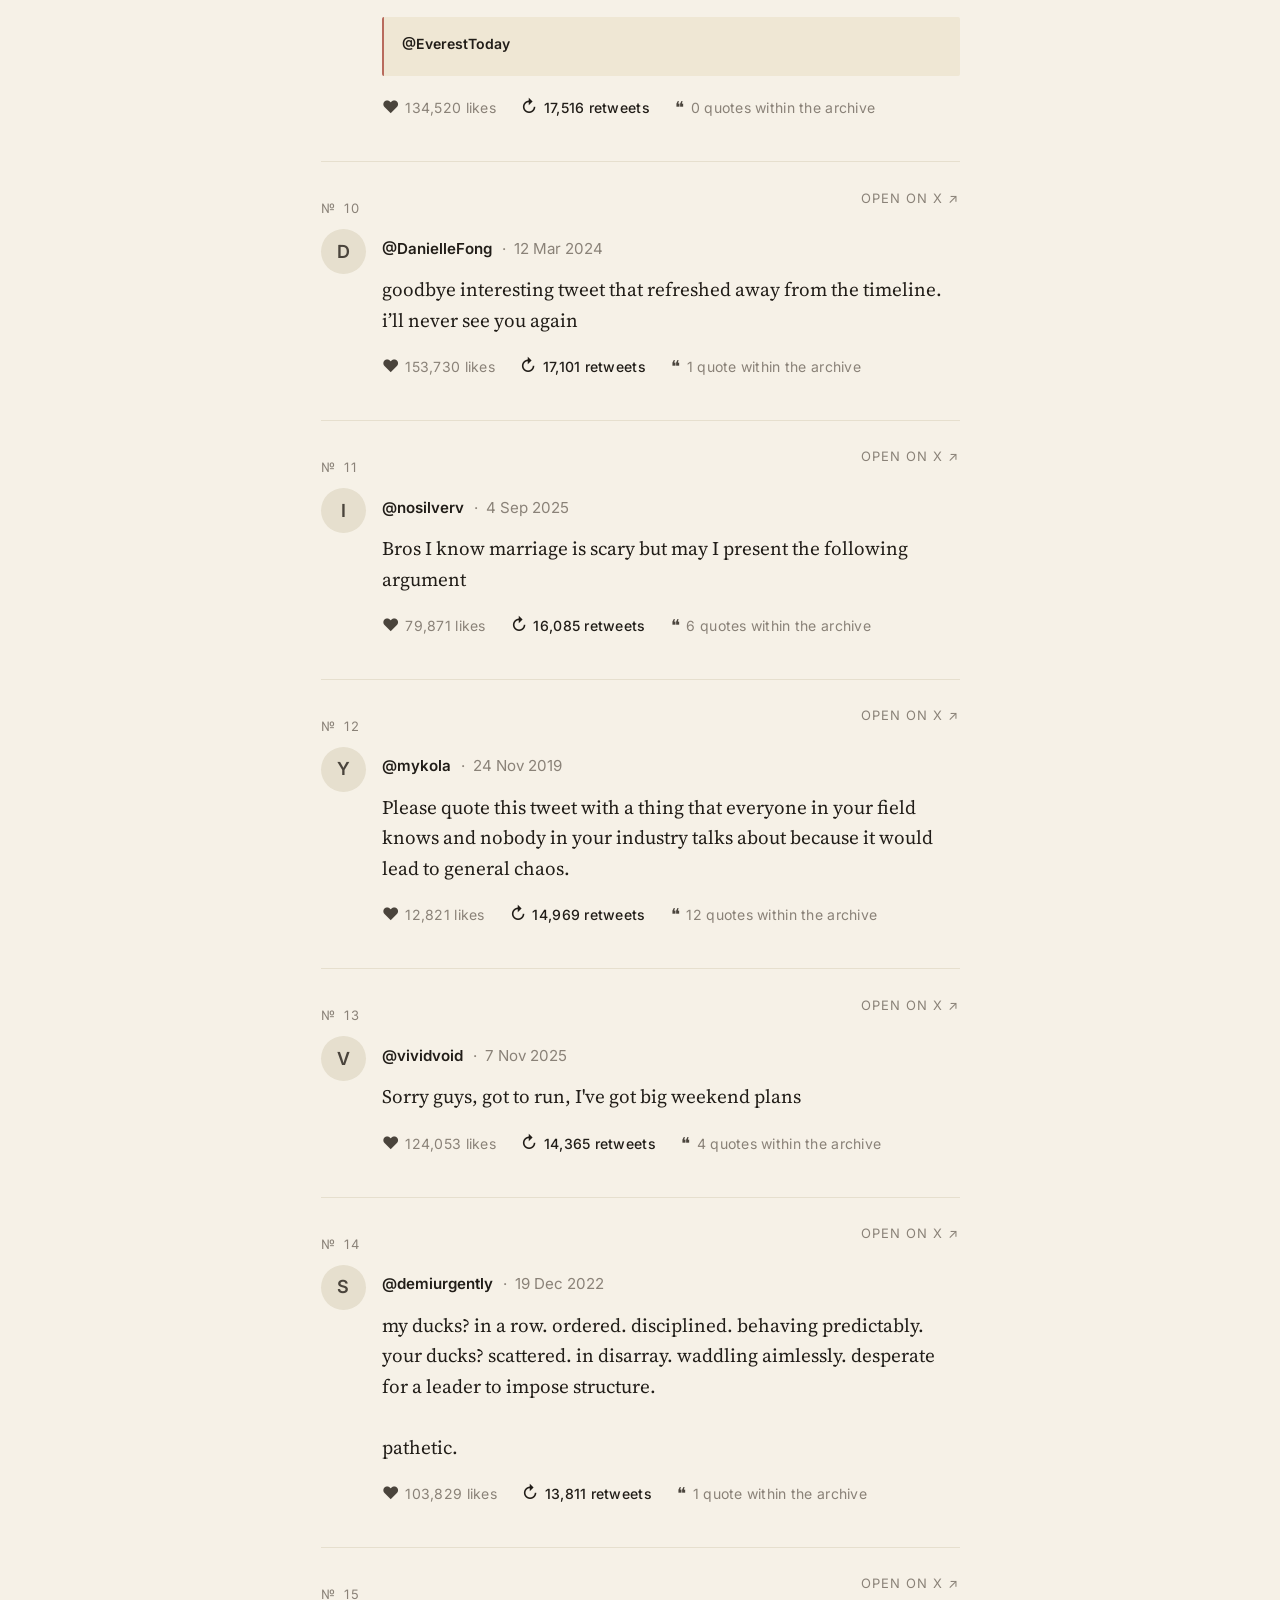
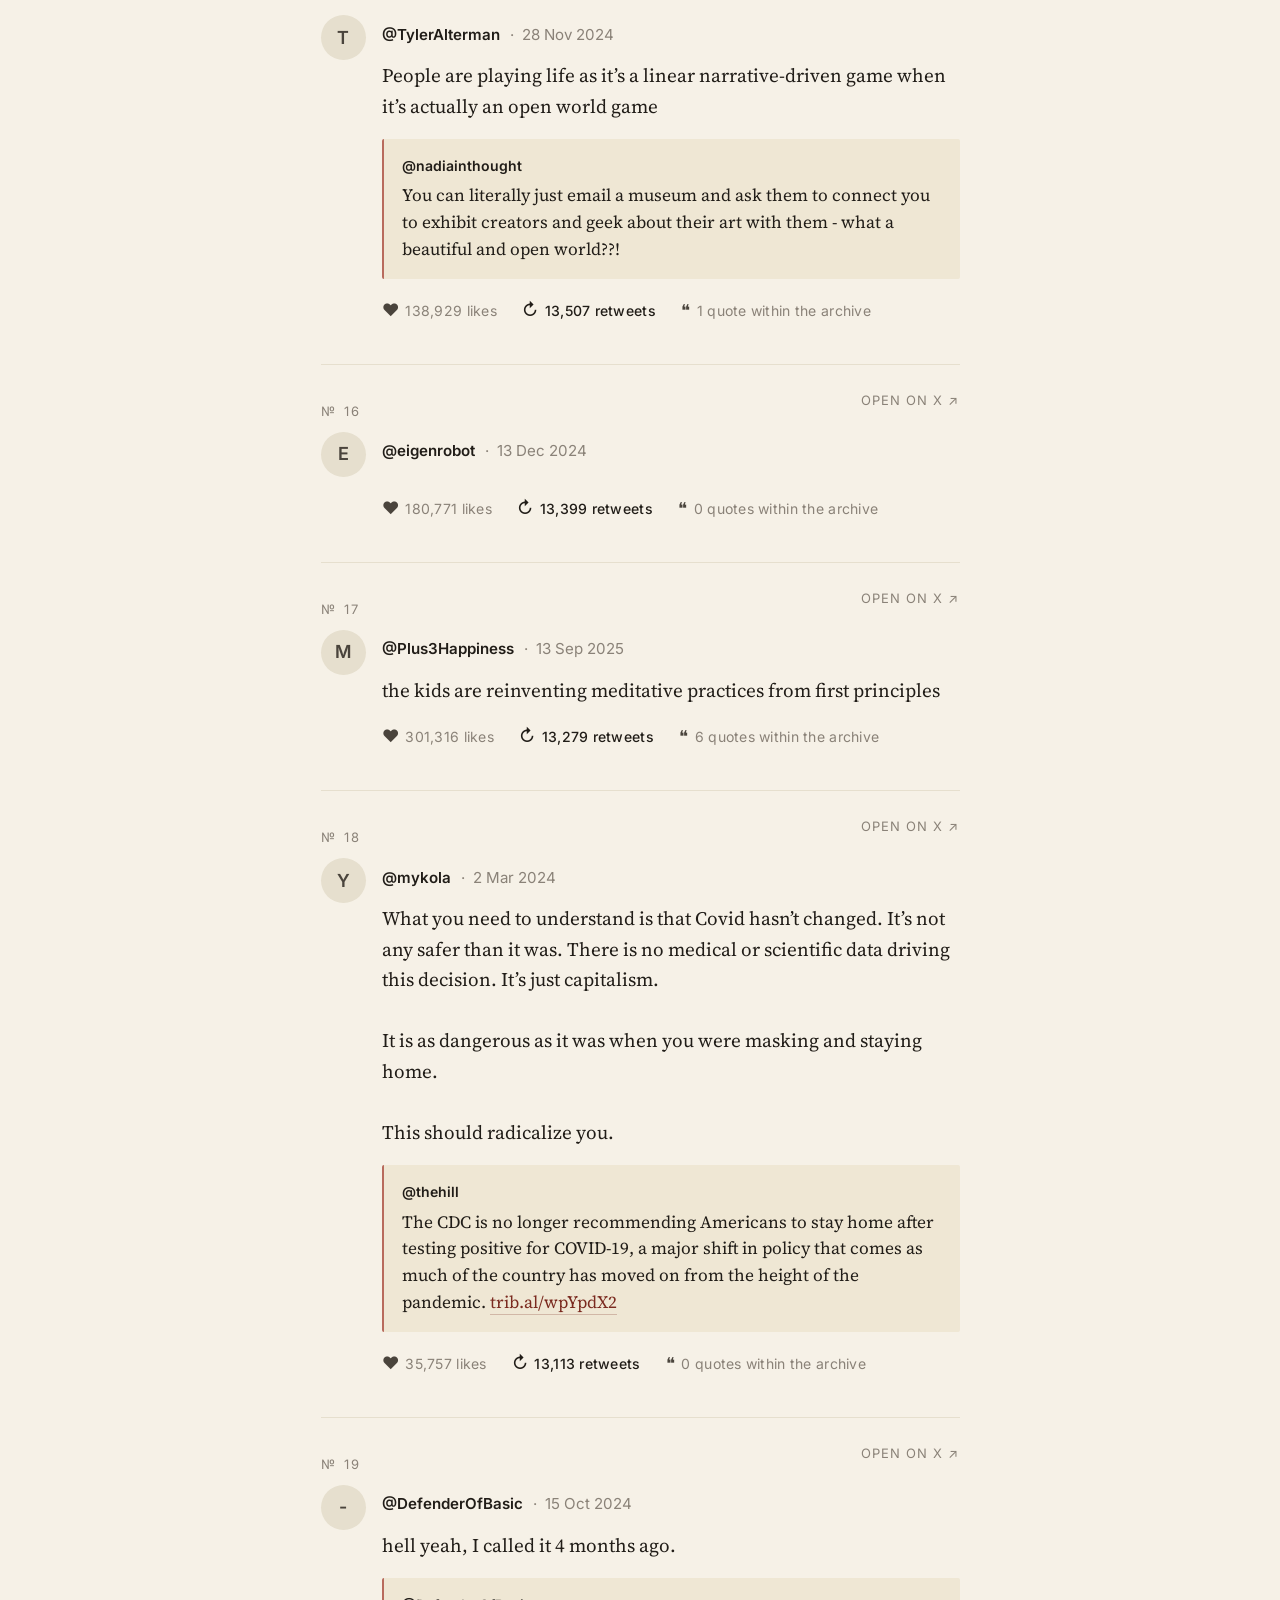
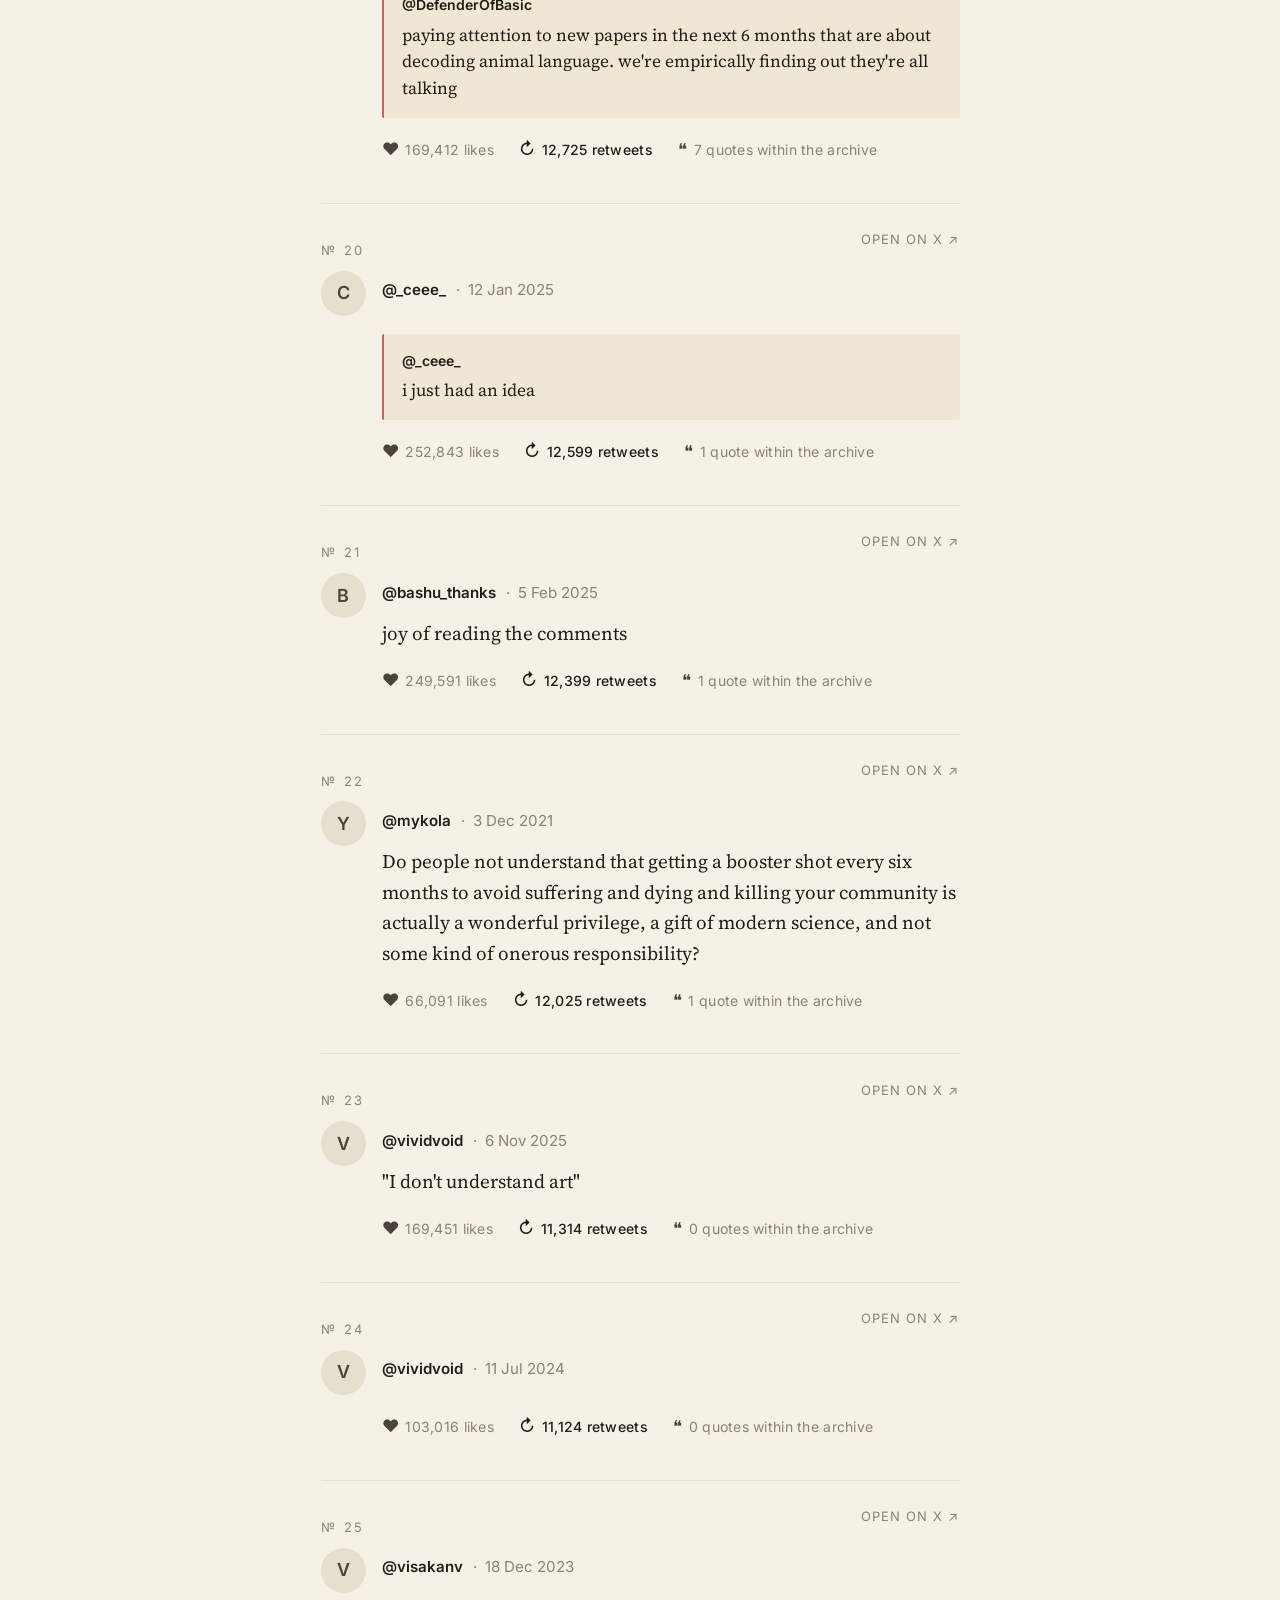
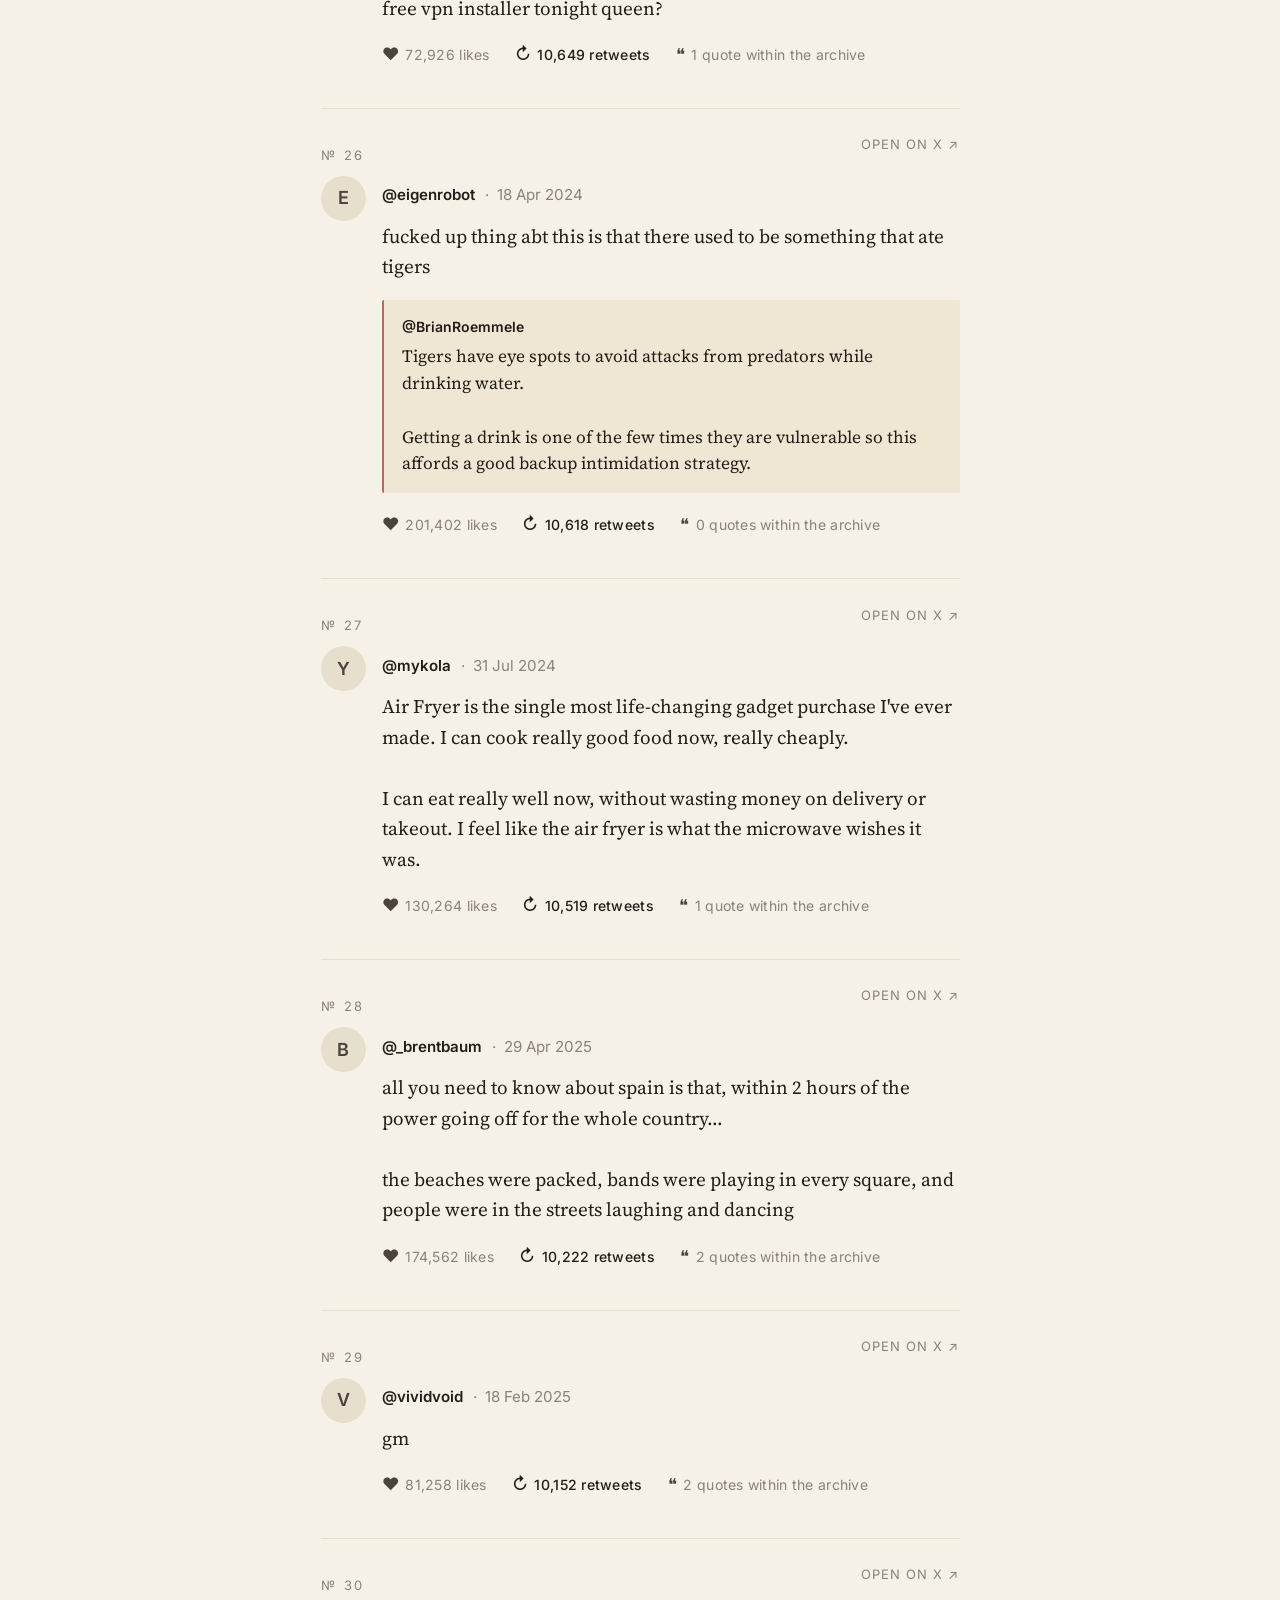
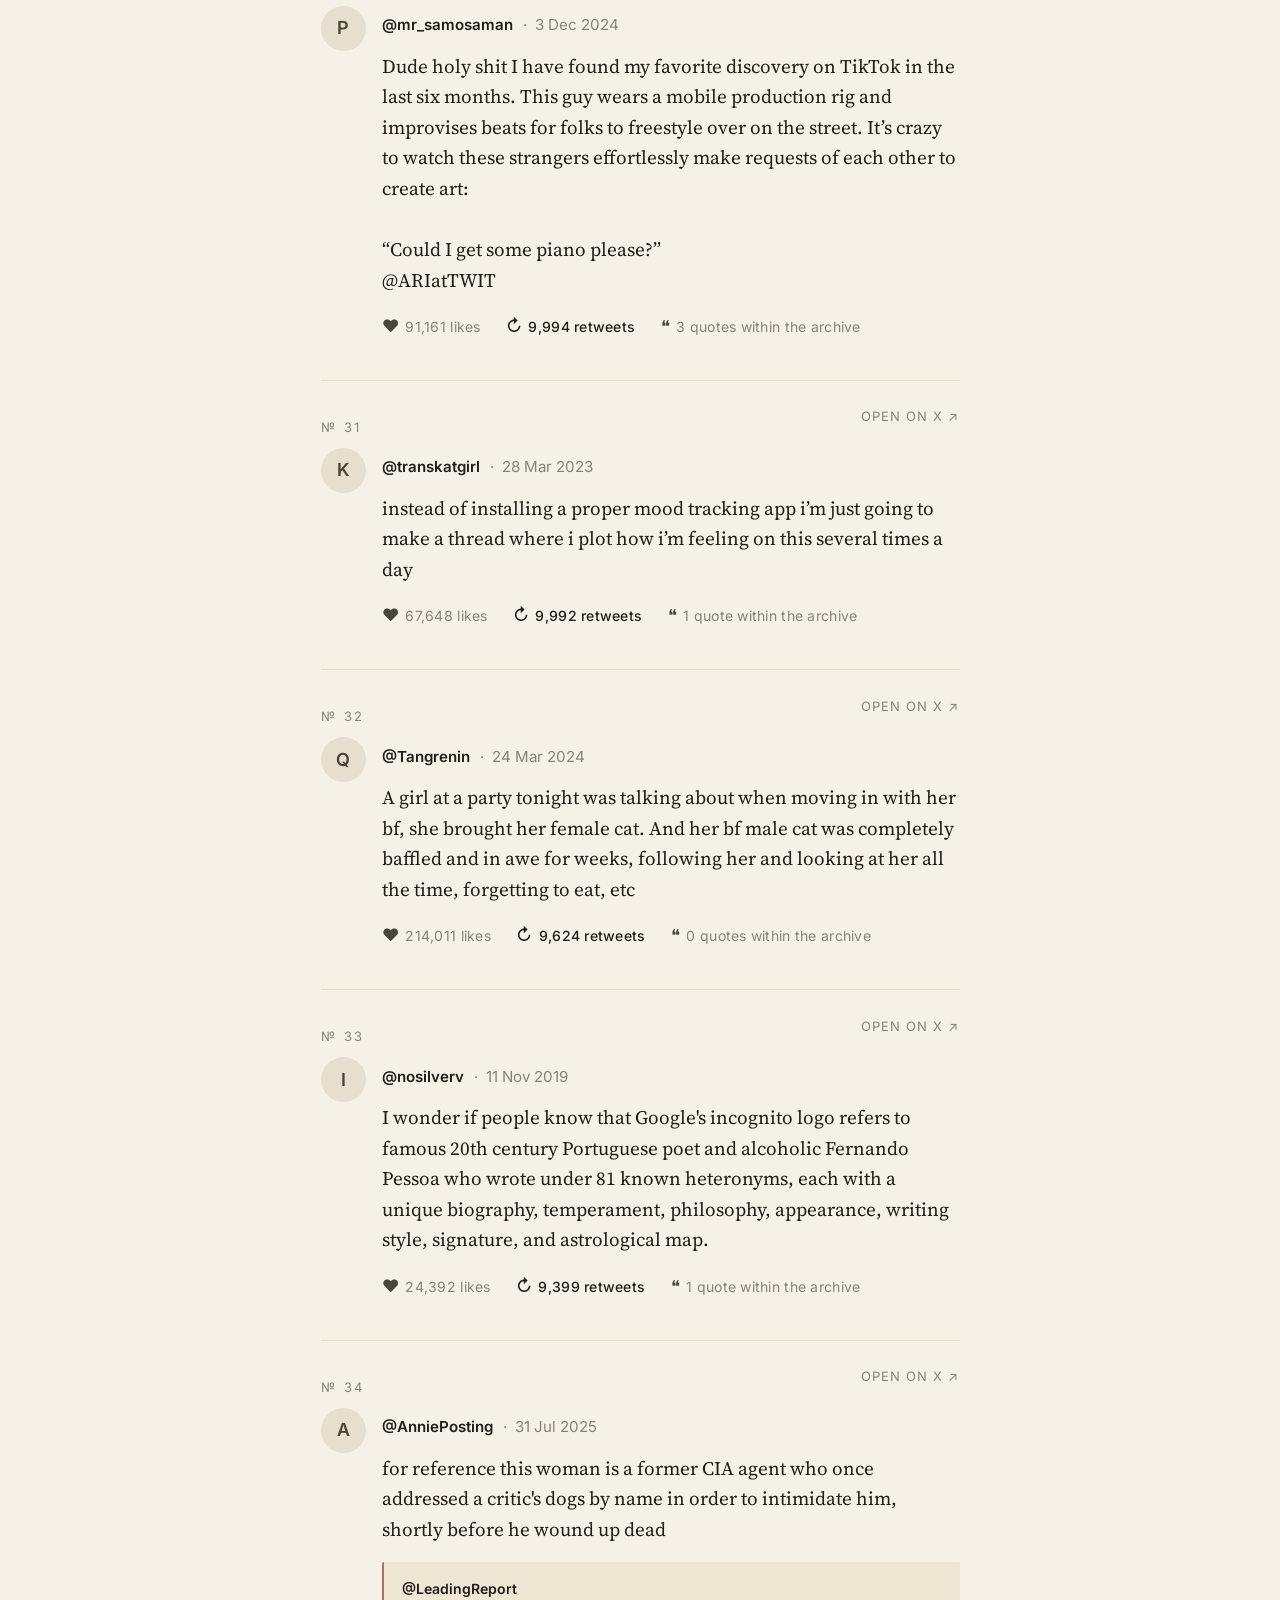
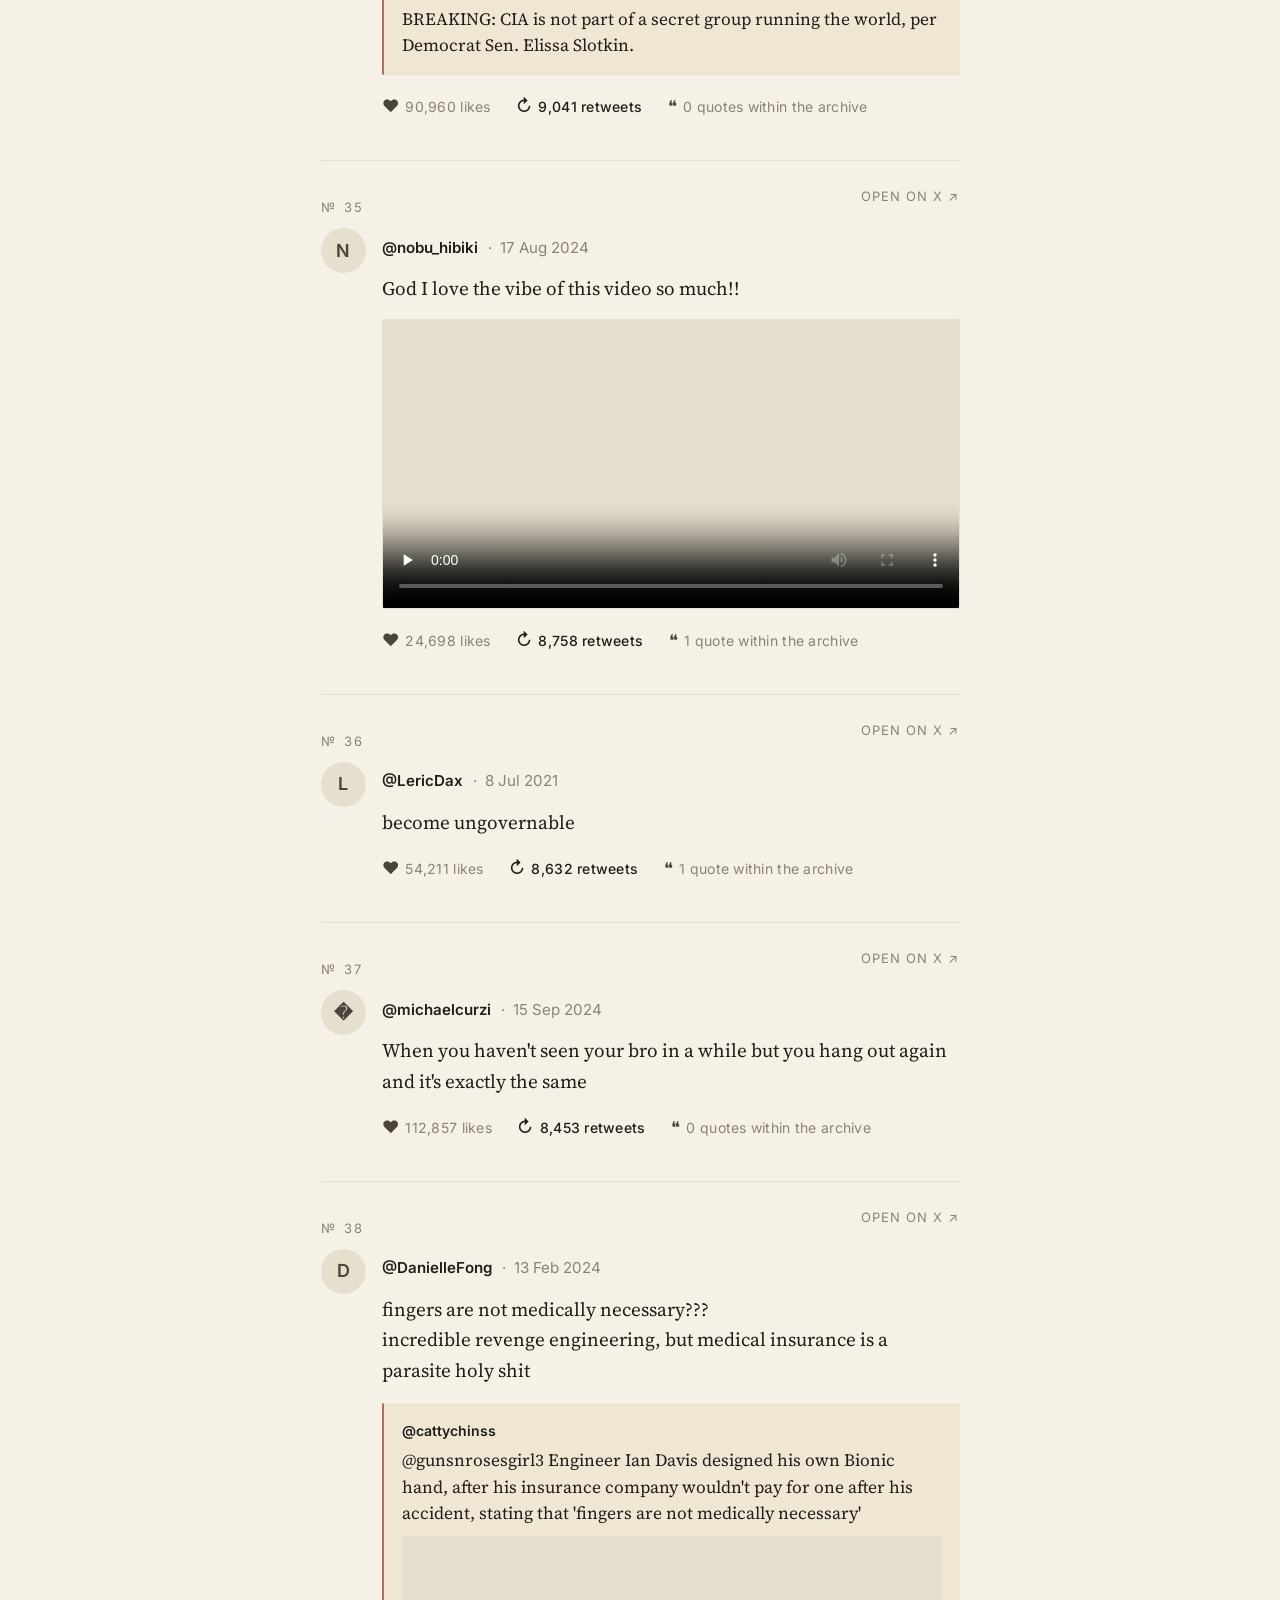
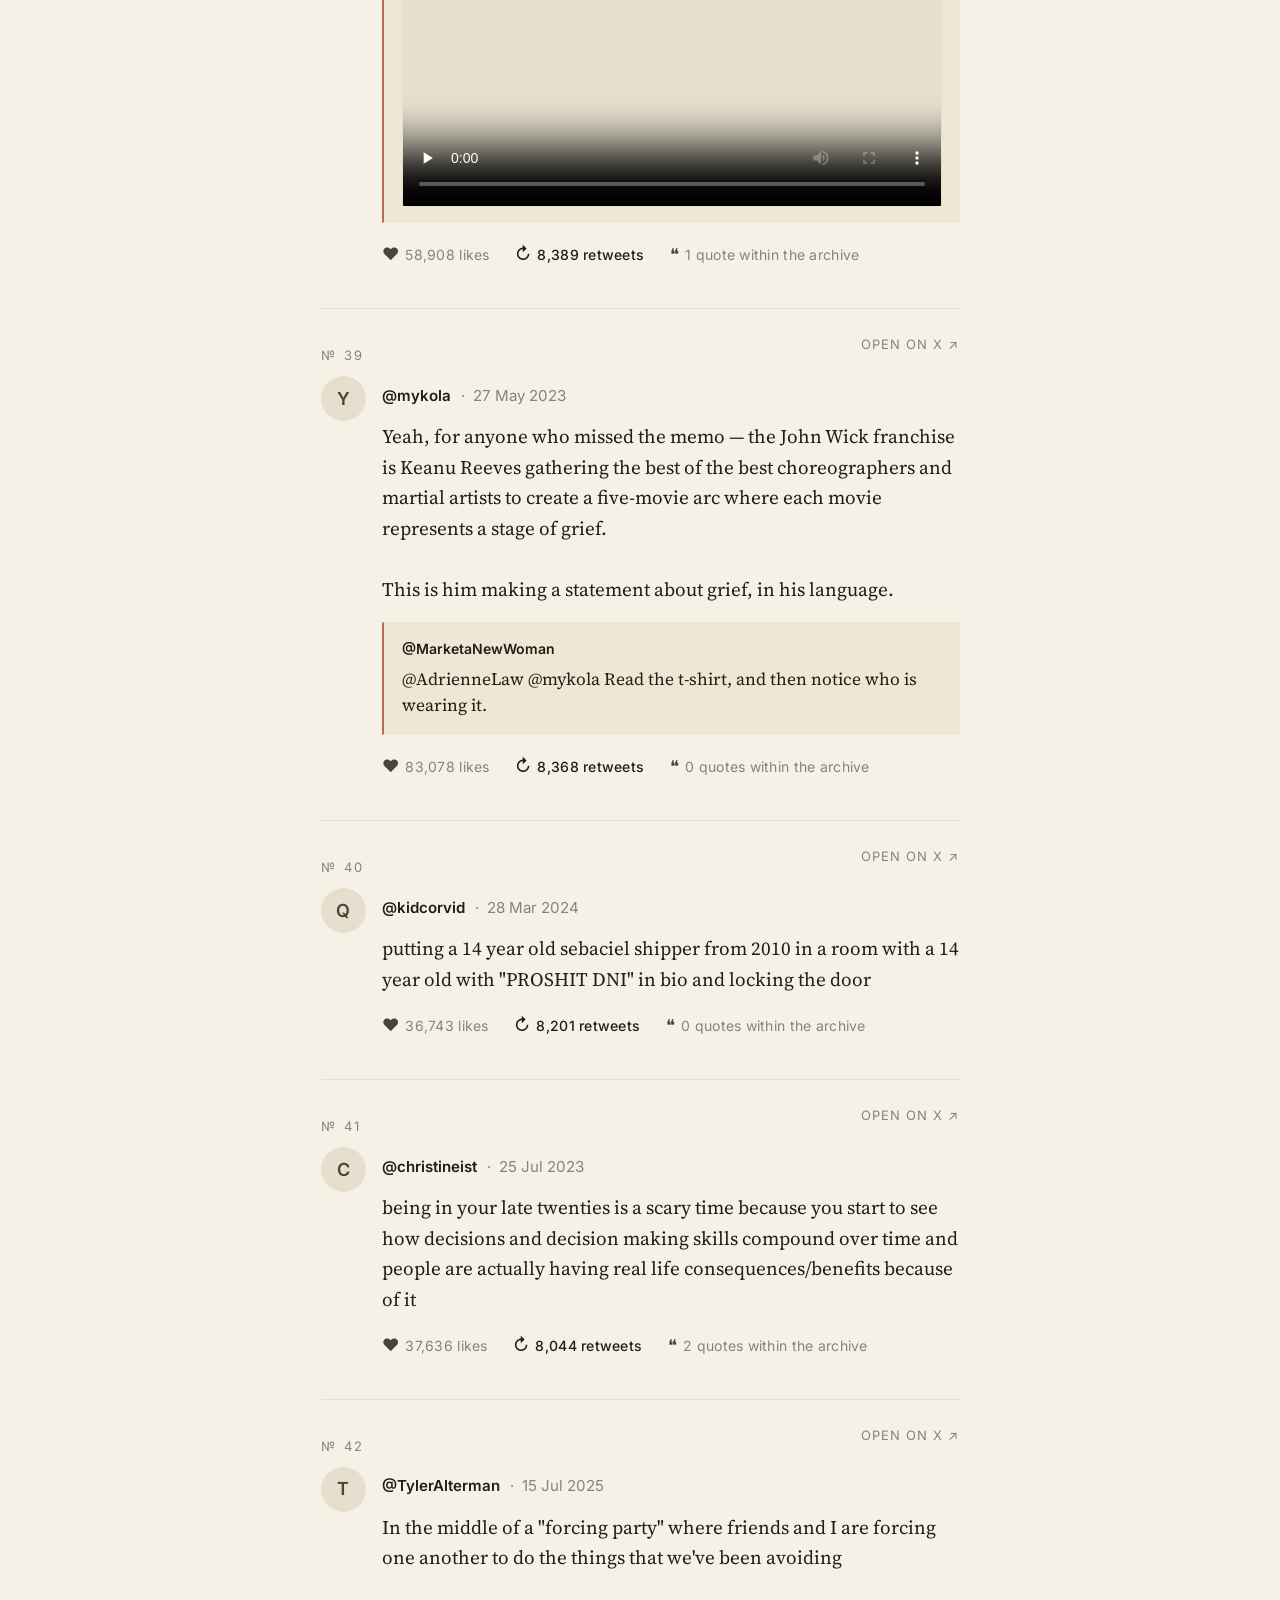
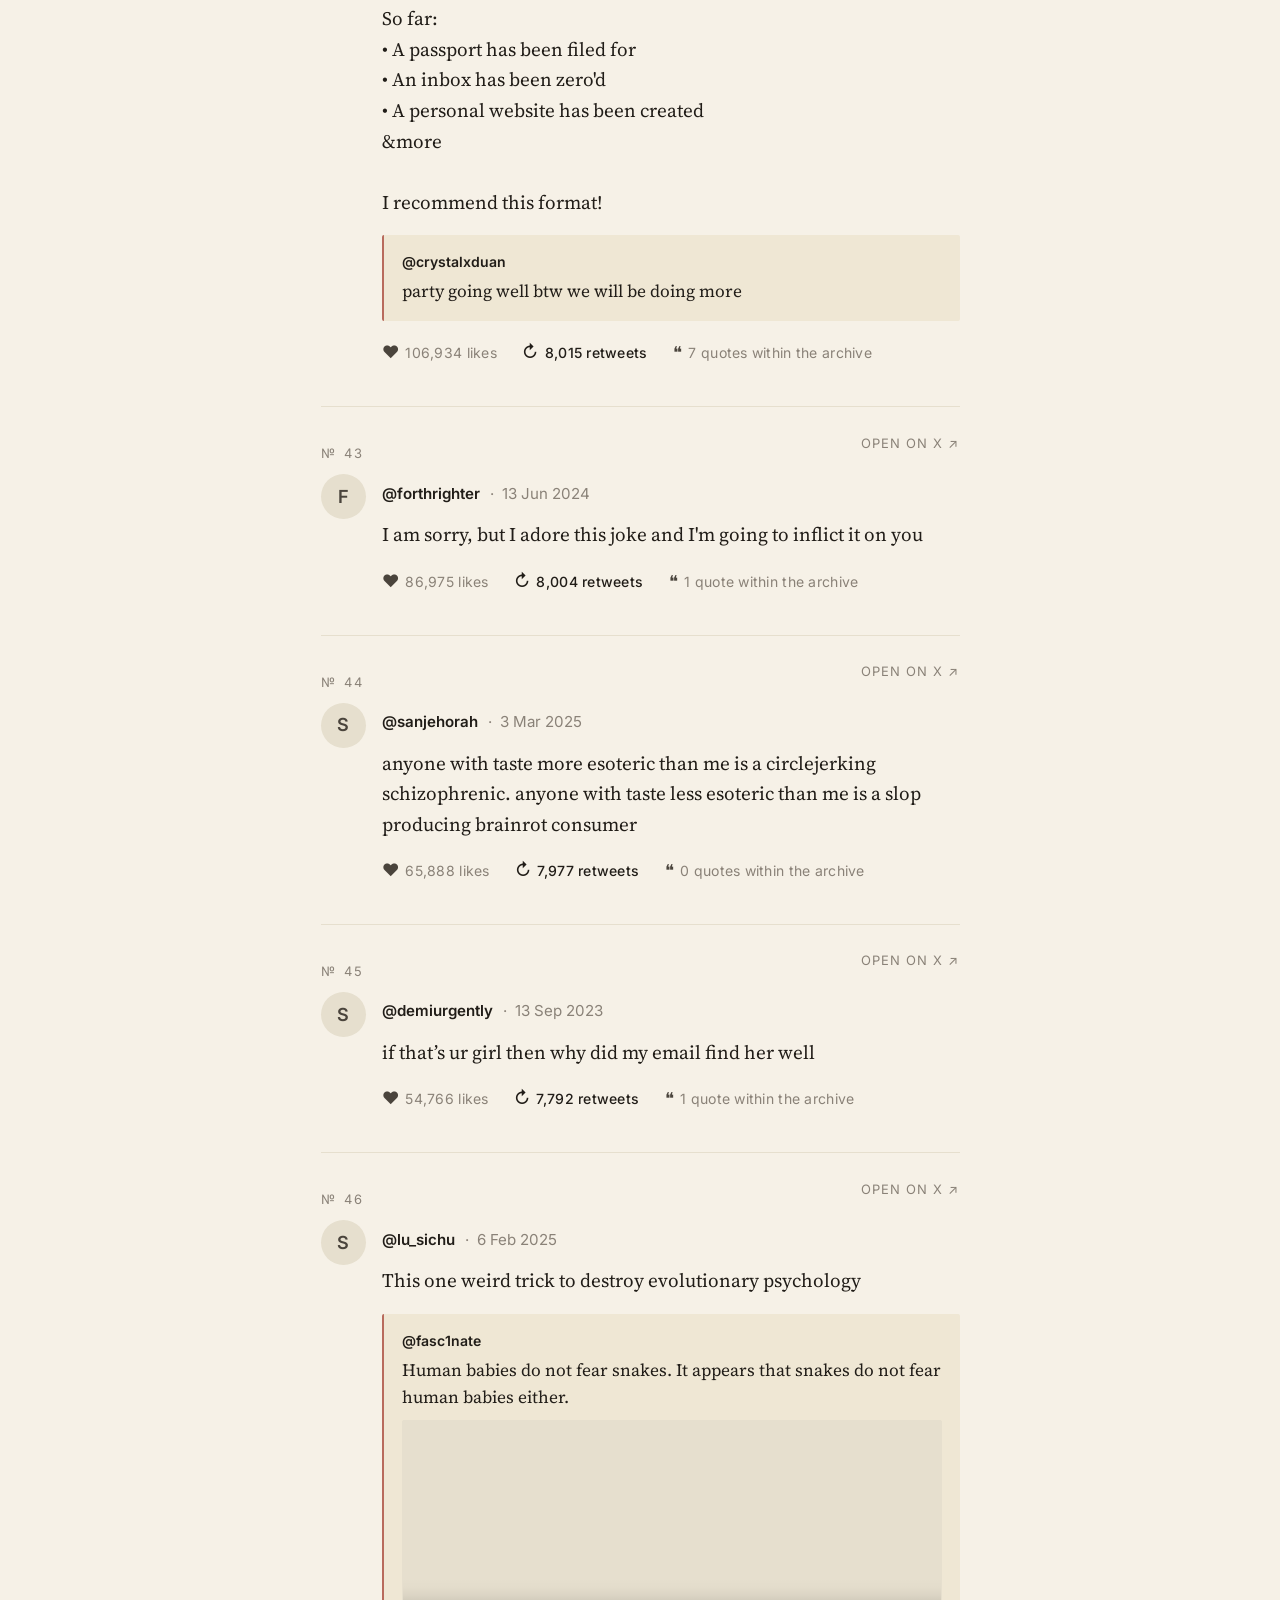
==== commit 1e08d2b6: "fix: credit Xiq for building the archive Co-Authored-By: Claude Fable 5 <noreply@anthropic.com>" ====
--- a/site/index.html
+++ b/site/index.html
@@ -177,7 +177,7 @@
     </ul>
 
     <h3>Acknowledgements</h3>
-    <p>Built by Sam. Data from the <a href="https://www.community-archive.org/" target="_blank" rel="noopener">Community Archive</a> — thanks to Xiq for the export and conversation.</p>
+    <p>Built by Sam. Data from the <a href="https://www.community-archive.org/" target="_blank" rel="noopener">Community Archive</a> — thanks to Xiq for building the archive, and for conversation.</p>
   </article>
 </dialog>
 
